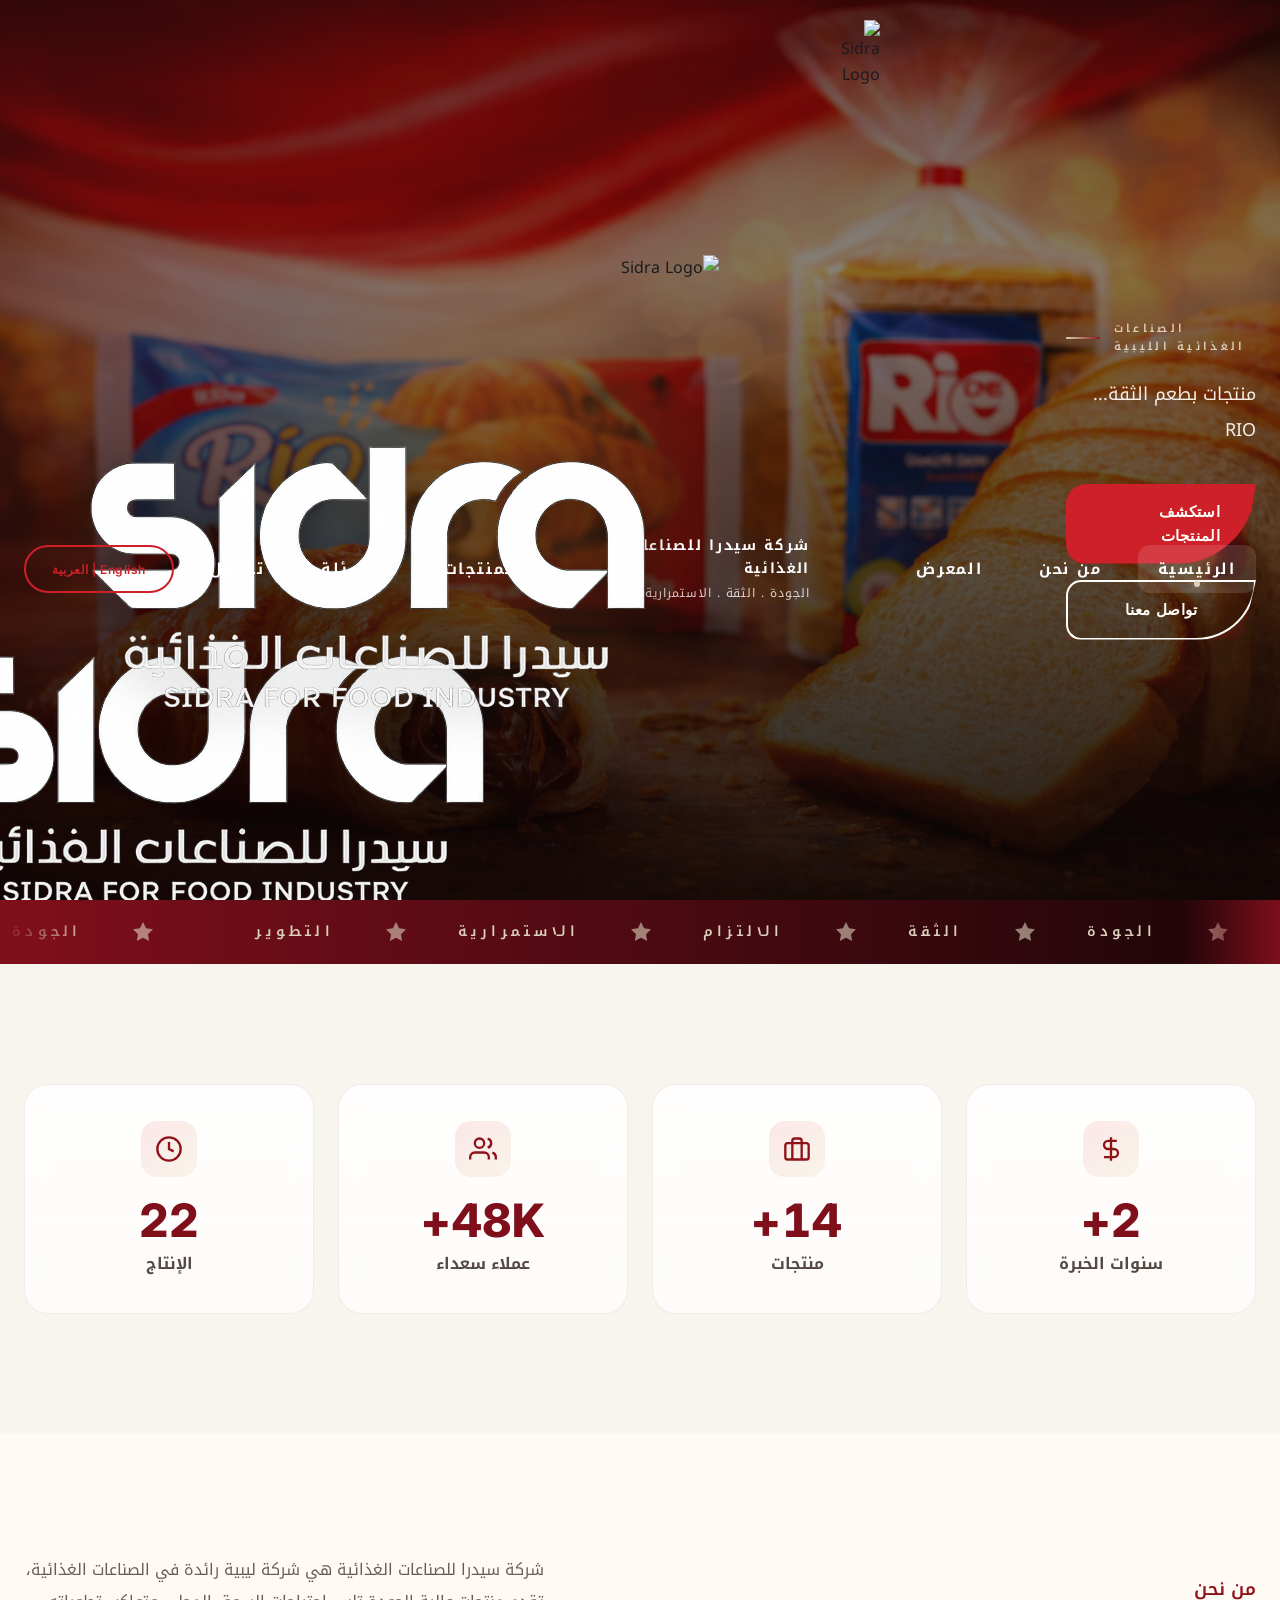
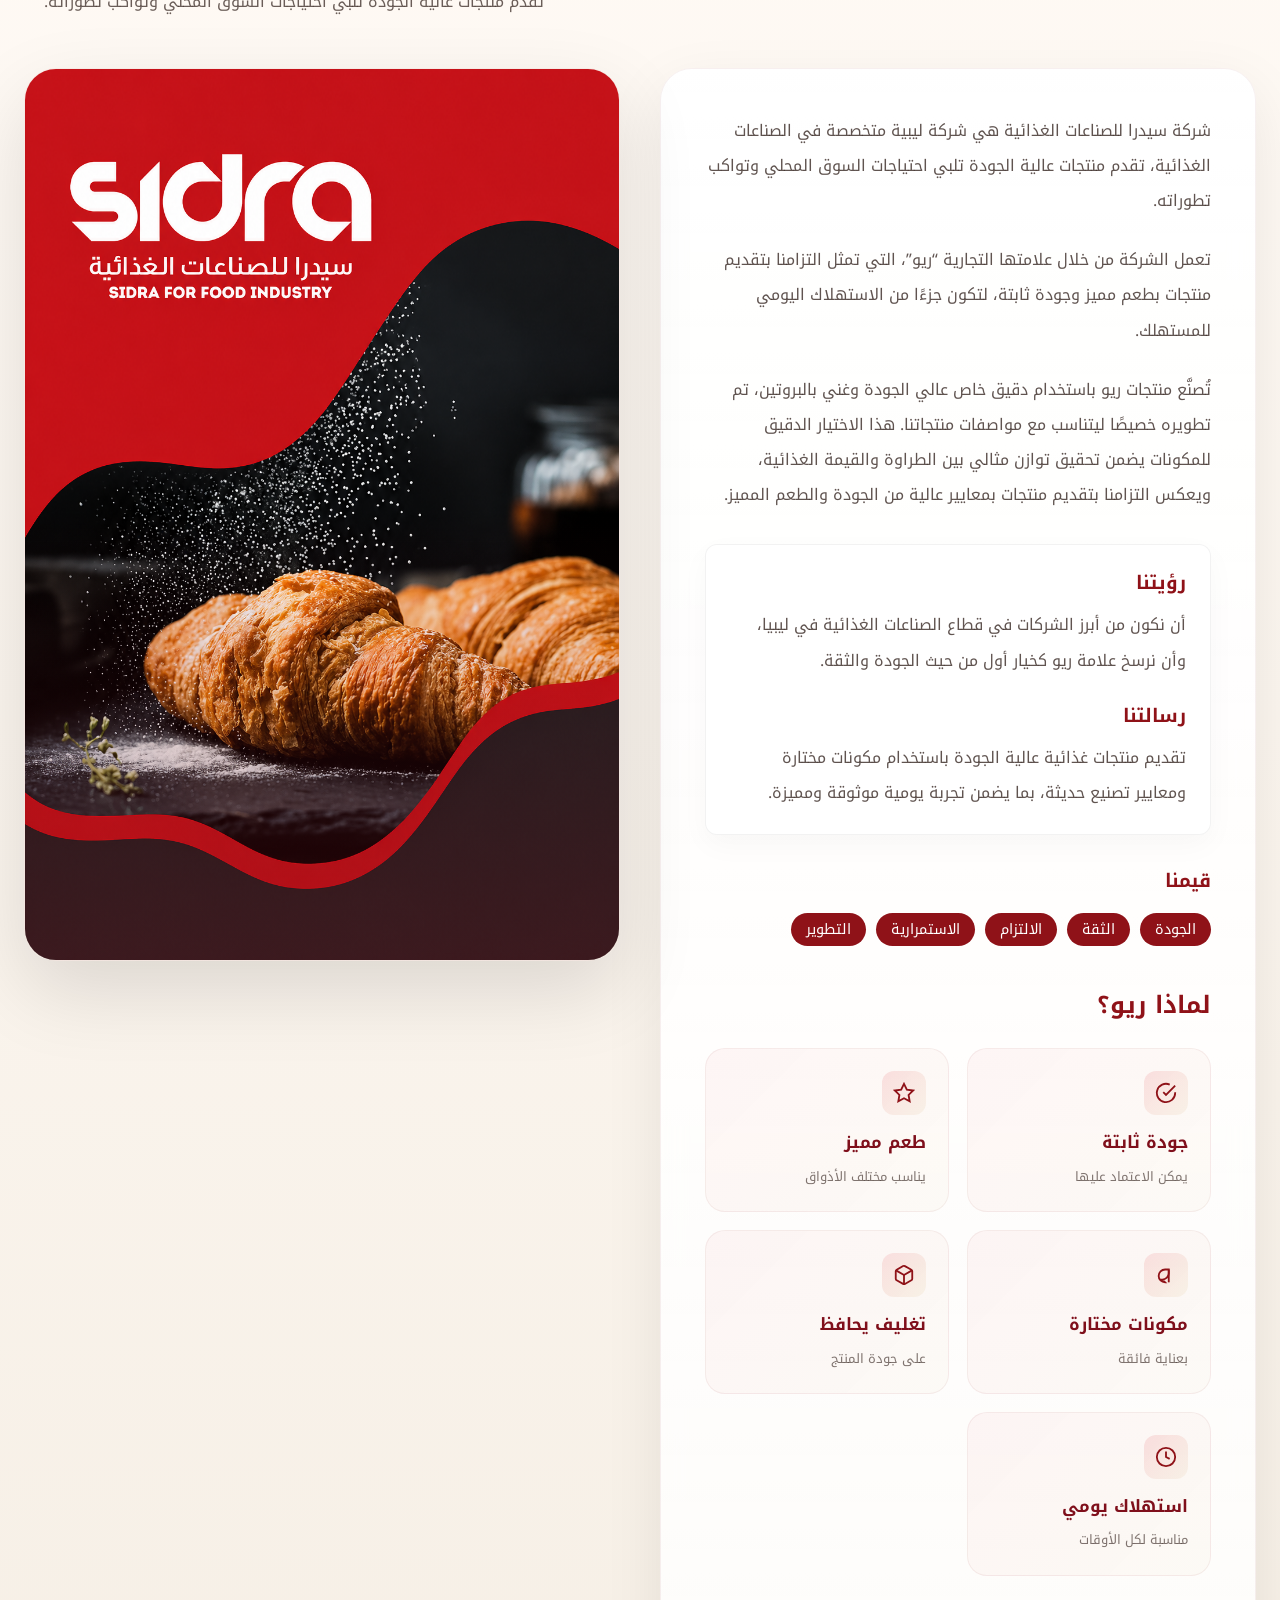
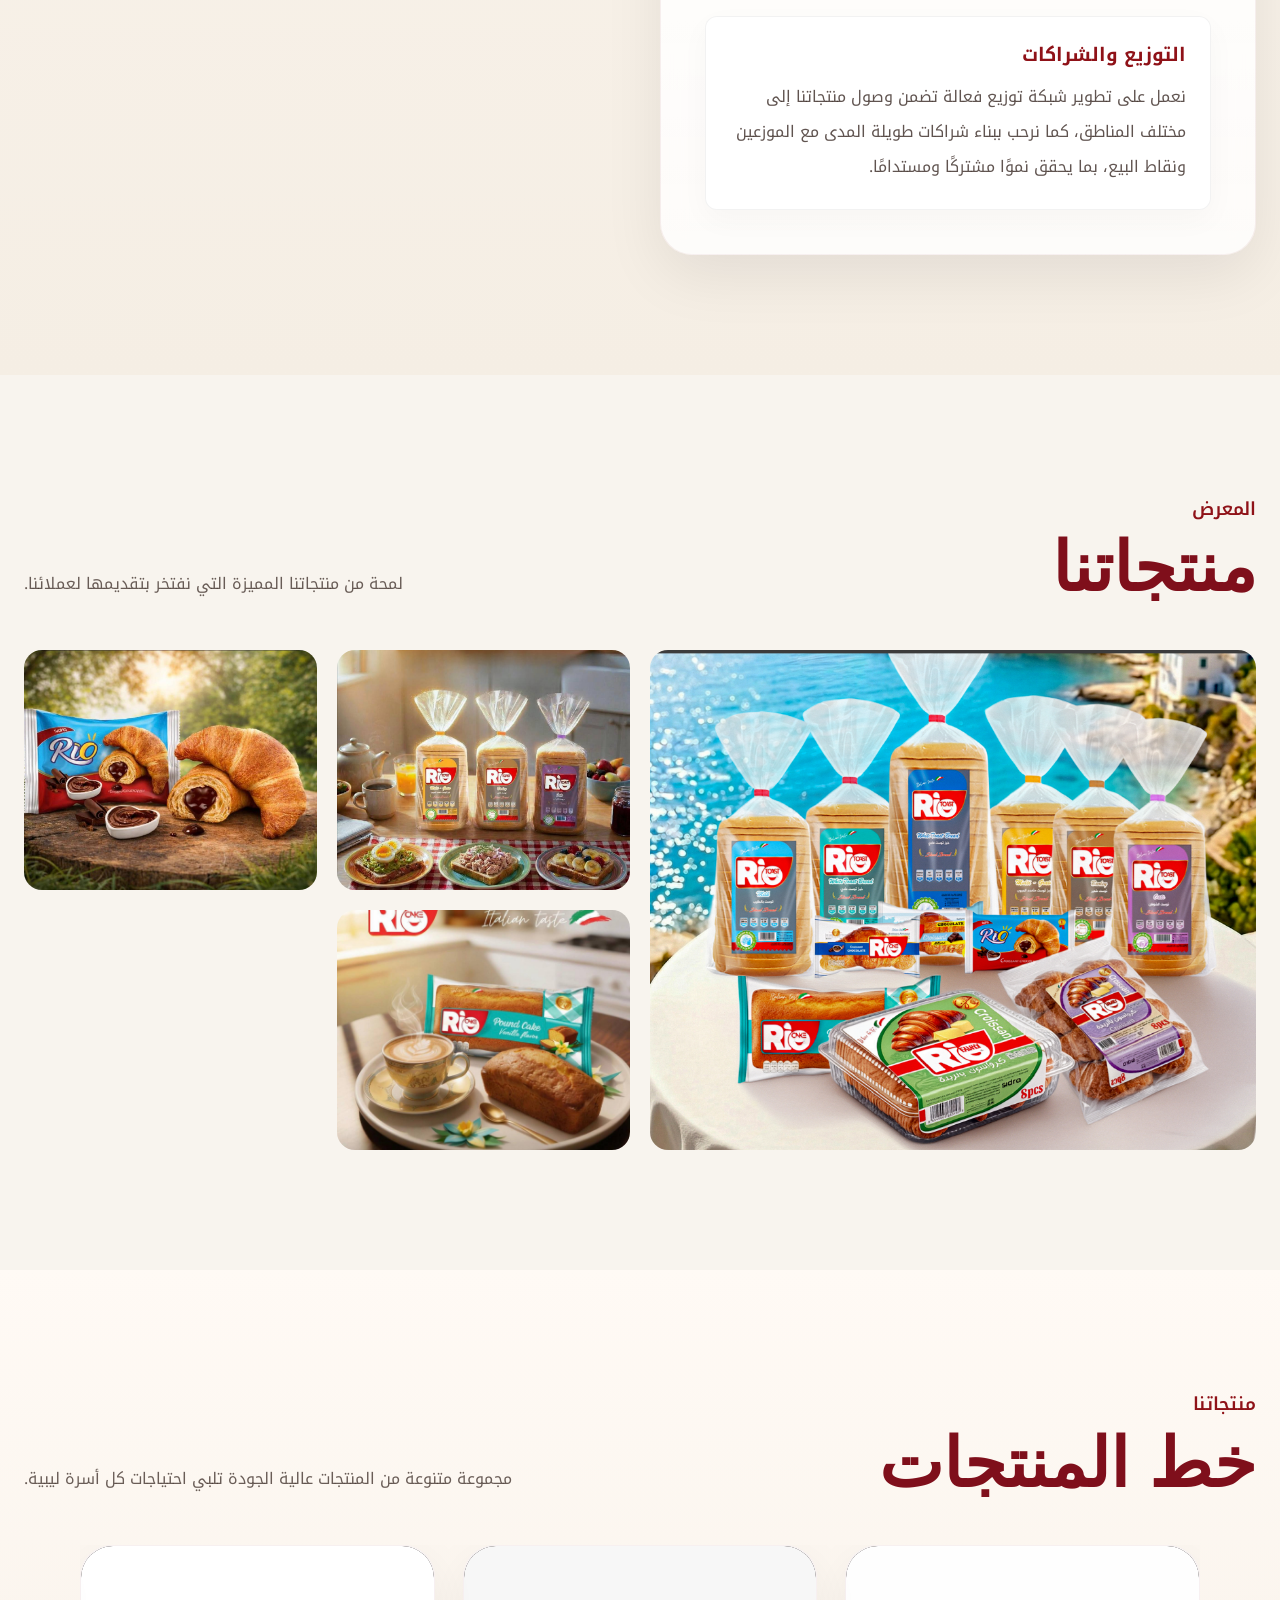
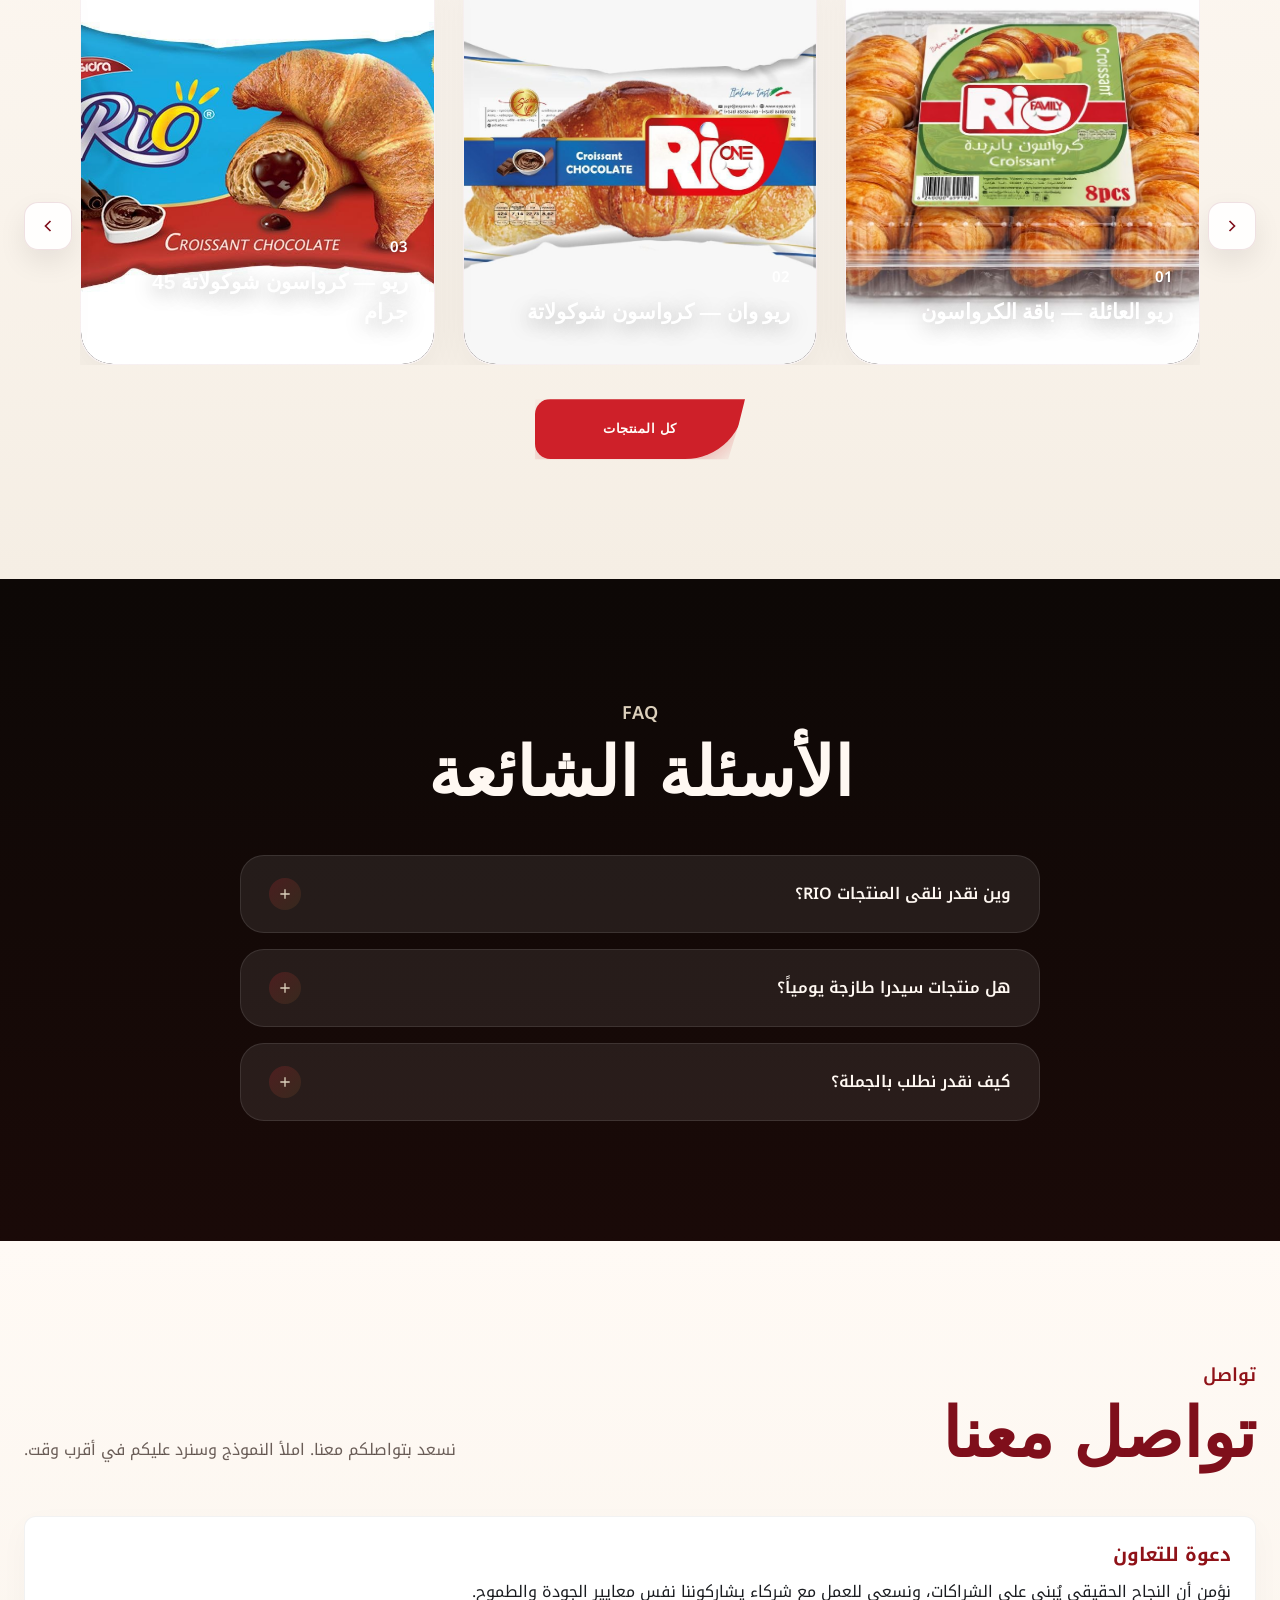
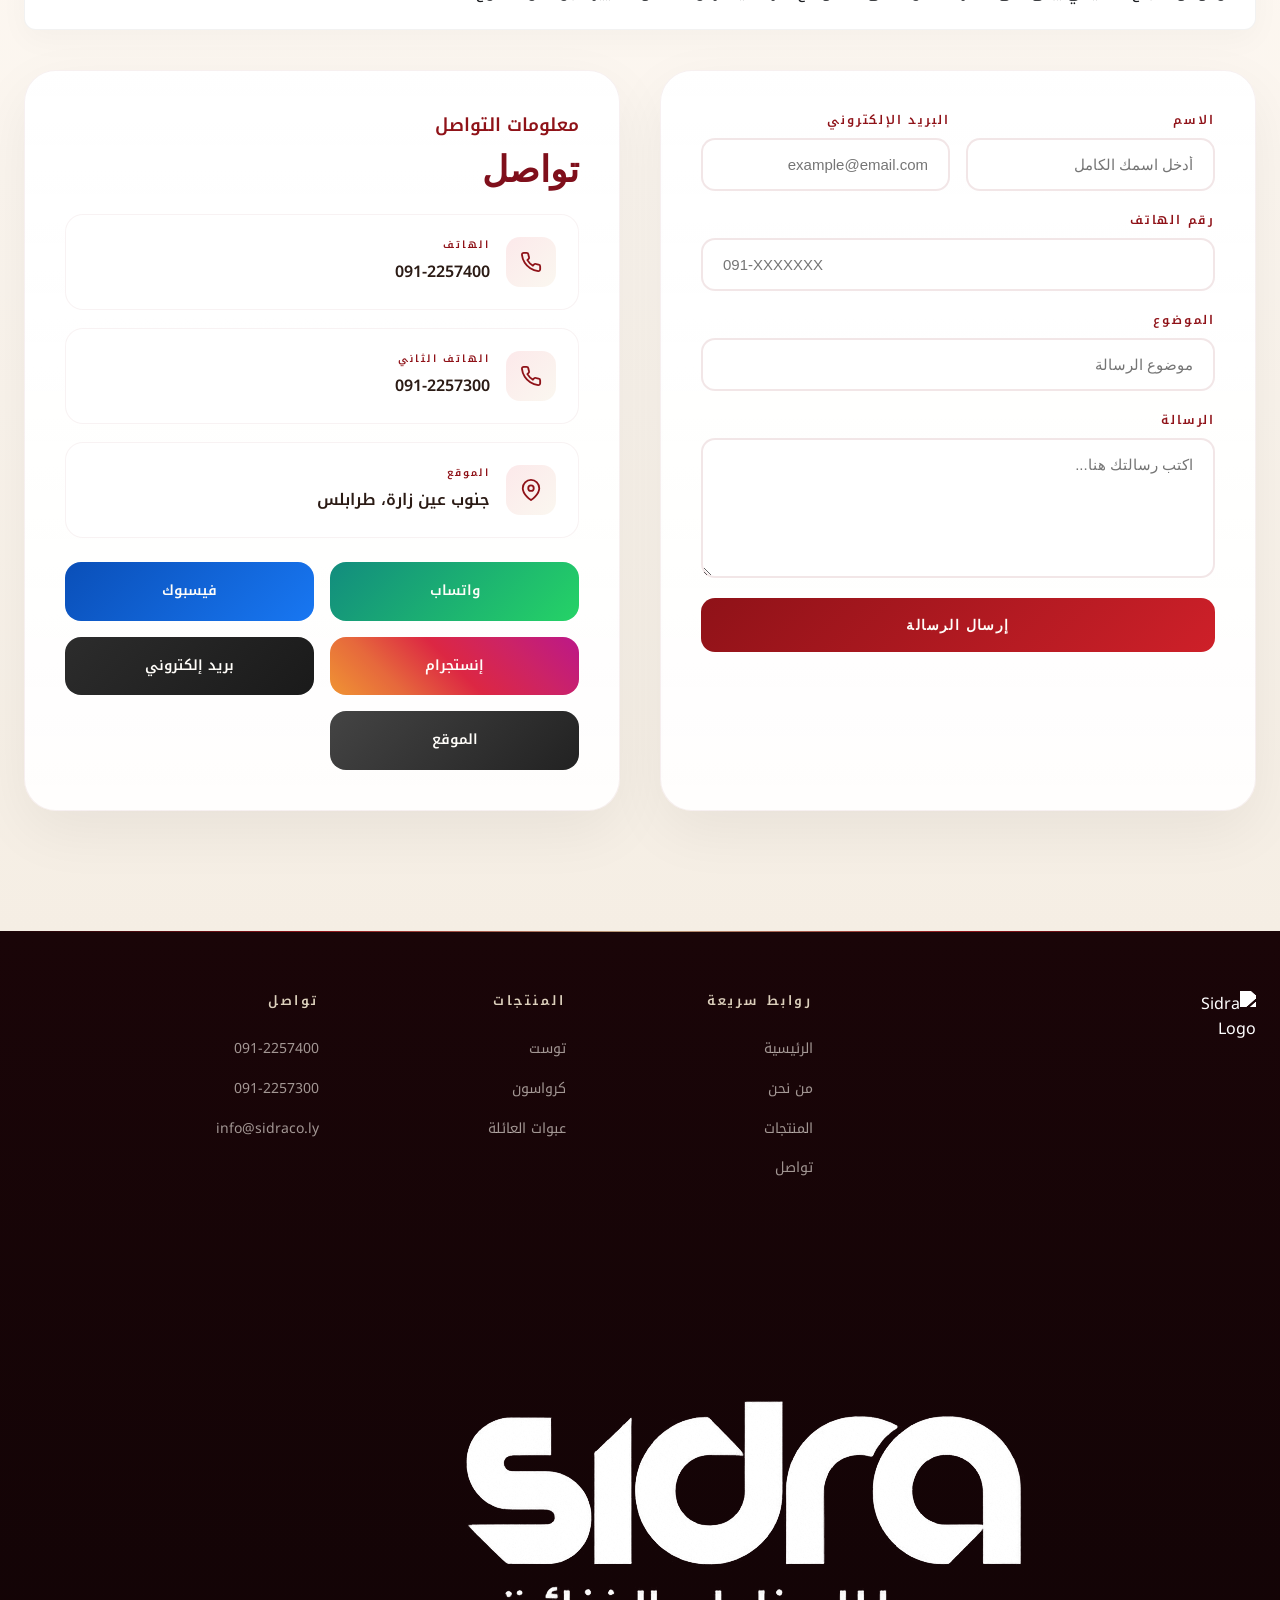
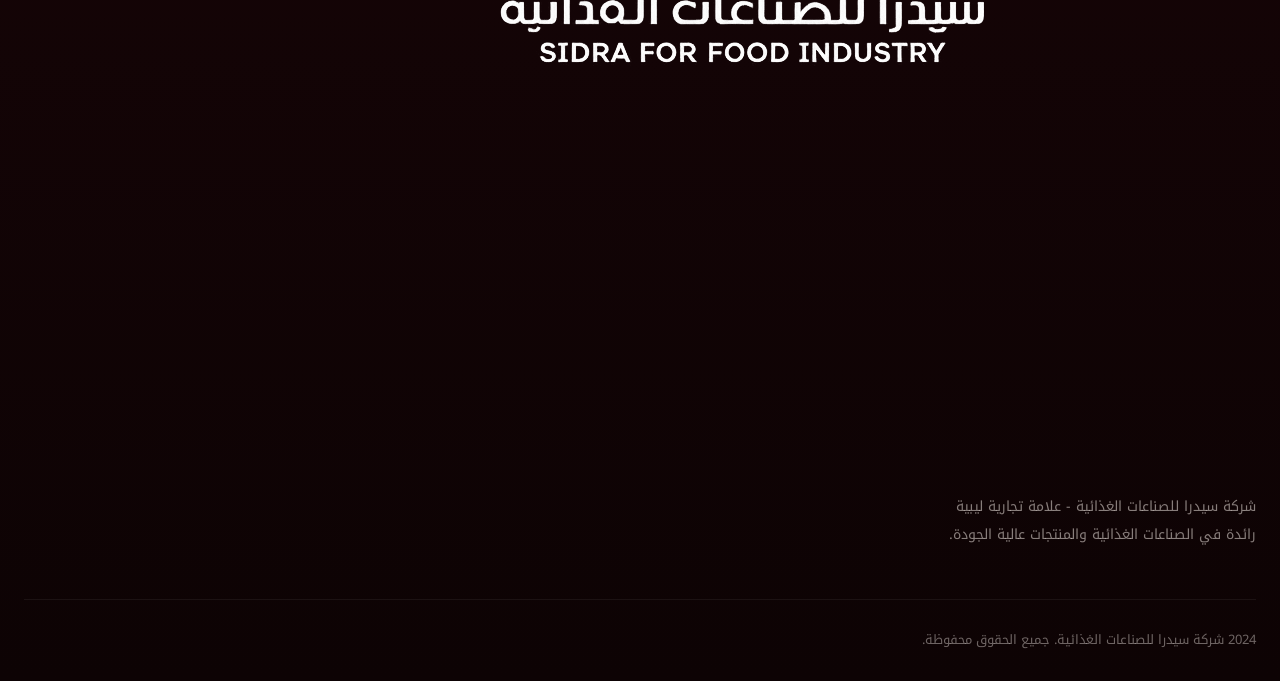
==== index.html @ 763b79ff "Update index.html" ====
﻿<!DOCTYPE html>
<html lang="ar" dir="rtl">

<head>
  <meta charset="UTF-8" />
  <meta name="viewport" content="width=device-width, initial-scale=1.0" />

  <!-- SEO Meta Tags -->
  <title>Sidra Food Industries - RIO</title>
  <meta name="description"
    content="شركة سيدرا للصناعات الغذائية - علامة تجارية ليبية رائدة في الصناعات الغذائية والمنتجات عالية الجودة">
  <meta name="keywords" content="RIO, سيدرا, مخبوزات, كرواسون, توست, ليبيا, صناعات غذائية">
  <meta name="author" content="Sidra Food Industries">

  <!-- Open Graph -->
  <meta property="og:title" content="Sidra Food Industries - RIO">
  <meta property="og:description" content="الجودة التي تثق بها والطعم الذي يرافقك كل يوم">
  <meta property="og:type" content="website">
  <meta property="og:image" content="images/rio-logo.png">

  <!-- Favicon -->
  <link rel="icon" type="image/png" href="images/rio-logo.png">

  <!-- Google Fonts -->
  <link rel="preconnect" href="https://fonts.googleapis.com">
  <link rel="preconnect" href="https://fonts.gstatic.com" crossorigin>
  <link
    href="https://fonts.googleapis.com/css2?family=Noto+Kufi+Arabic:wght@400;500;600;700&family=Cormorant+Garamond:wght@500;600;700&family=Inter:wght@400;500;600;700&family=Marcellus&display=swap"
    rel="stylesheet">

  <!-- Main Stylesheet -->
  <link rel="stylesheet" href="css/style.css">
</head>

<body>

  <!-- ============================================
       INTRO / LOADING SCREEN
  ============================================= -->
  <div class="intro" id="intro">
    <div class="intro-logo-wrap">
      <div class="logo-switch intro-logo">
        <img src="images/sidra-logo.png" class="switch-img active" alt="Sidra Logo">
        <img src="images/rio-logo.png" class="switch-img" alt="RIO Logo">
      </div>
      <div class="intro-line">Sidra Food Industries</div>
    </div>
    <div class="intro-progress">
      <div class="intro-progress-bar"></div>
    </div>
  </div>

  <!-- ============================================
       NAVIGATION BAR
  ============================================= -->
  <header class="navbar" id="navbar">
    <div class="navbar-inner">

      
      
      <!-- Navigation Links -->
      <nav class="nav-links" id="navLinks">
        <a href="#home" class="active">Home</a>
        <a href="#about">About</a>
        <a href="#gallery">Gallery</a>

        <!-- Brand Logo -->
         <div class="brand-area">
        <div class="logo-switch brand-logo">
          <img src="images/sidra-logo.png" class="switch-img active" alt="Sidra Logo">
          <img src="images/rio-logo.png" class="switch-img" alt="RIO Logo">
        </div>
        <div class="logo-wrap">
          <div class="logo">SIDRA FOOD INDUSTRIES</div>
          <div class="logo-sub">Quality . Trust . Continuity</div>
        </div>
      </div>

      
        <a href="products.html">Products</a>
        <a href="#faq">FAQ</a>
        <a href="#contact">Contact</a>
      </nav>

      <button class="lang-btn rio-shape-btn" id="langBtn" type="button" aria-label="Switch language">
        English | العربية
      </button>

      <!-- Mobile Menu Button -->
      <button class="menu-btn" id="menuBtn" aria-label="Toggle Menu">
        <svg width="20" height="20" viewBox="0 0 24 24" fill="none" stroke="currentColor" stroke-width="2">
          <line x1="3" y1="6" x2="21" y2="6"></line>
          <line x1="3" y1="12" x2="21" y2="12"></line>
          <line x1="3" y1="18" x2="21" y2="18"></line>
        </svg>
      </button>
    </div>
  </header>

  <!-- ============================================
       HERO SECTION
  ============================================= -->
  <section class="hero" id="home">
    <div class="hero-bg" id="heroSlideshow">
      <img src="images/hero-bg.png" alt="RIO Products Background" class="hero-slide active">
      <img src="images/hero1-bg.png" alt="RIO Products Background" class="hero-slide">
      <img src="images/hero2-bg.png" alt="RIO Products Background" class="hero-slide">
      <img src="images/hero3-bg.png" alt="RIO Products Background" class="hero-slide">
      <img src="images/her3-bg.png" alt="RIO Products Background" class="hero-slide">
    </div>

    <div class="hero-grid reveal">
      <div class="hero-copy">
        <span class="eyebrow">Libyan Food Manufacturing</span>
        <p>
          منتجات بطعم الثقة... RIO
        </p>

        <div class="hero-actions">
          <a class="btn btn-primary rio-shape-btn" href="products.html">
            <svg width="18" height="18" viewBox="0 0 24 24" fill="none" stroke="currentColor" stroke-width="2">
              <circle cx="11" cy="11" r="8"></circle>
              <line x1="21" y1="21" x2="16.65" y2="16.65"></line>
            </svg>
            Explore Products
          </a>
          <a class="btn btn-secondary rio-shape-btn" href="#contact">
            <svg width="18" height="18" viewBox="0 0 24 24" fill="none" stroke="currentColor" stroke-width="2">
              <path
                d="M22 16.92v3a2 2 0 0 1-2.18 2 19.79 19.79 0 0 1-8.63-3.07 19.5 19.5 0 0 1-6-6 19.79 19.79 0 0 1-3.07-8.67A2 2 0 0 1 4.11 2h3a2 2 0 0 1 2 1.72 12.84 12.84 0 0 0 .7 2.81 2 2 0 0 1-.45 2.11L8.09 9.91a16 16 0 0 0 6 6l1.27-1.27a2 2 0 0 1 2.11-.45 12.84 12.84 0 0 0 2.81.7A2 2 0 0 1 22 16.92z">
              </path>
            </svg>
            Contact Us
          </a>
        </div>
      </div>

      <div class="hero-visual">
        <div class="hero-image-container">
          <div class="hero-image-bg"></div>
          <div class="logo-switch hero-image">
            <img src="images/sidra-logo.png" class="switch-img active" alt="Sidra Logo">
            <img src="images/rio-logo.png" class="switch-img" alt="RIO Logo">
          </div>
        </div>
      </div>
    </div>
  </section>

  <!-- ============================================
       MARQUEE / BRAND STRIP
  ============================================= -->
  <div class="marquee-section">
    <div class="marquee-content">
      <div class="marquee-item">
        <svg viewBox="0 0 24 24" fill="currentColor">
          <path d="M12 2L15.09 8.26L22 9.27L17 14.14L18.18 21.02L12 17.77L5.82 21.02L7 14.14L2 9.27L8.91 8.26L12 2Z" />
        </svg>
        الجودة
        <svg viewBox="0 0 24 24" fill="currentColor">
          <path d="M12 2L15.09 8.26L22 9.27L17 14.14L18.18 21.02L12 17.77L5.82 21.02L7 14.14L2 9.27L8.91 8.26L12 2Z" />
        </svg>
        الثقة
        <svg viewBox="0 0 24 24" fill="currentColor">
          <path d="M12 2L15.09 8.26L22 9.27L17 14.14L18.18 21.02L12 17.77L5.82 21.02L7 14.14L2 9.27L8.91 8.26L12 2Z" />
        </svg>
        الالتزام
        <svg viewBox="0 0 24 24" fill="currentColor">
          <path d="M12 2L15.09 8.26L22 9.27L17 14.14L18.18 21.02L12 17.77L5.82 21.02L7 14.14L2 9.27L8.91 8.26L12 2Z" />
        </svg>
        الاستمرارية
        <svg viewBox="0 0 24 24" fill="currentColor">
          <path d="M12 2L15.09 8.26L22 9.27L17 14.14L18.18 21.02L12 17.77L5.82 21.02L7 14.14L2 9.27L8.91 8.26L12 2Z" />
        </svg>
        التطوير
      </div>
      <div class="marquee-item">
        <svg viewBox="0 0 24 24" fill="currentColor">
          <path d="M12 2L15.09 8.26L22 9.27L17 14.14L18.18 21.02L12 17.77L5.82 21.02L7 14.14L2 9.27L8.91 8.26L12 2Z" />
        </svg>
        الجودة
        <svg viewBox="0 0 24 24" fill="currentColor">
          <path d="M12 2L15.09 8.26L22 9.27L17 14.14L18.18 21.02L12 17.77L5.82 21.02L7 14.14L2 9.27L8.91 8.26L12 2Z" />
        </svg>
        الثقة
        <svg viewBox="0 0 24 24" fill="currentColor">
          <path d="M12 2L15.09 8.26L22 9.27L17 14.14L18.18 21.02L12 17.77L5.82 21.02L7 14.14L2 9.27L8.91 8.26L12 2Z" />
        </svg>
        الالتزام
        <svg viewBox="0 0 24 24" fill="currentColor">
          <path d="M12 2L15.09 8.26L22 9.27L17 14.14L18.18 21.02L12 17.77L5.82 21.02L7 14.14L2 9.27L8.91 8.26L12 2Z" />
        </svg>
        الاستمرارية
        <svg viewBox="0 0 24 24" fill="currentColor">
          <path d="M12 2L15.09 8.26L22 9.27L17 14.14L18.18 21.02L12 17.77L5.82 21.02L7 14.14L2 9.27L8.91 8.26L12 2Z" />
        </svg>
        التطوير
      </div>
    </div>
  </div>

  <!-- ============================================
       STATS SECTION
  ============================================= -->
  <section class="section" id="stats">
    <div class="container">
      <div class="stats-grid reveal">
        <div class="stat-card">
          <div class="stat-icon">
            <svg viewBox="0 0 24 24" fill="none" stroke="currentColor" stroke-width="2">
              <path d="M12 2v20M17 5H9.5a3.5 3.5 0 0 0 0 7h5a3.5 3.5 0 0 1 0 7H6"></path>
            </svg>
          </div>
          <div class="stat-number">3+</div>
          <div class="stat-label">Years of Experience</div>
        </div>

        <div class="stat-card">
          <div class="stat-icon">
            <svg viewBox="0 0 24 24" fill="none" stroke="currentColor" stroke-width="2">
              <rect x="2" y="7" width="20" height="14" rx="2" ry="2"></rect>
              <path d="M16 21V5a2 2 0 0 0-2-2h-4a2 2 0 0 0-2 2v16"></path>
            </svg>
          </div>
          <div class="stat-number">15+</div>
          <div class="stat-label">Products</div>
        </div>

        <div class="stat-card">
          <div class="stat-icon">
            <svg viewBox="0 0 24 24" fill="none" stroke="currentColor" stroke-width="2">
              <path d="M17 21v-2a4 4 0 0 0-4-4H5a4 4 0 0 0-4 4v2"></path>
              <circle cx="9" cy="7" r="4"></circle>
              <path d="M23 21v-2a4 4 0 0 0-3-3.87"></path>
              <path d="M16 3.13a4 4 0 0 1 0 7.75"></path>
            </svg>
          </div>
          <div class="stat-number">50K+</div>
          <div class="stat-label">Happy Customers</div>
        </div>

        <div class="stat-card">
          <div class="stat-icon">
            <svg viewBox="0 0 24 24" fill="none" stroke="currentColor" stroke-width="2">
              <circle cx="12" cy="12" r="10"></circle>
              <polyline points="12 6 12 12 16 14"></polyline>
            </svg>
          </div>
          <div class="stat-number">24/7</div>
          <div class="stat-label">Production</div>
        </div>
      </div>
    </div>
  </section>

  <!-- ============================================
       ABOUT SECTION
  ============================================= -->
  <section class="section alt" id="about">
    <div class="container">
      <div class="section-head reveal">
        <div>
          <span class="section-kicker">About Us</span>
          <h2 class="en-title"></h2>
        </div>
        <p class="section-intro">
          شركة سيدرا للصناعات الغذائية هي شركة ليبية رائدة في الصناعات الغذائية، تقدم منتجات عالية الجودة تلبي احتياجات السوق المحلي وتواكب تطوراته.
        </p>
      </div>

      <div class="about-grid">
        <div class="about-card reveal">
          <p class="about-p1">
            شركة سيدرا للصناعات الغذائية هي شركة ليبية متخصصة في الصناعات الغذائية، تقدم منتجات عالية الجودة تلبي احتياجات السوق المحلي وتواكب تطوراته.
          </p>
          <p class="about-p2">
            تعمل الشركة من خلال علامتها التجارية “ريو”، التي تمثل التزامنا بتقديم منتجات بطعم مميز وجودة ثابتة، لتكون جزءًا من الاستهلاك اليومي للمستهلك.
          </p> 
          <p class="about-p3 flour-text">
            تُصنَّع منتجات ريو باستخدام دقيق خاص عالي الجودة وغني بالبروتين، تم تطويره خصيصًا ليتناسب مع مواصفات منتجاتنا. هذا الاختيار الدقيق للمكونات يضمن تحقيق توازن مثالي بين الطراوة والقيمة الغذائية، ويعكس التزامنا بتقديم منتجات بمعايير عالية من الجودة والطعم المميز.
          </p>

          <div class="mission-vision-box" style="margin-top: 2rem; padding: 1.5rem; background: #ffffff; border-radius: 12px; border: 1px solid rgba(0,0,0,0.05); box-shadow: 0 10px 30px rgba(0,0,0,0.03);">
            <h3 class="vision-title" style="color: var(--red-2); margin-bottom: 0.5rem; font-family: 'Noto Kufi Arabic', sans-serif;">رؤيتنا</h3>
            <p class="vision-text" style="margin-bottom: 1.5rem;">أن نكون من أبرز الشركات في قطاع الصناعات الغذائية في ليبيا، وأن نرسخ علامة ريو كخيار أول من حيث الجودة والثقة.</p>
            
            <h3 class="mission-title" style="color: var(--red-2); margin-bottom: 0.5rem; font-family: 'Noto Kufi Arabic', sans-serif;">رسالتنا</h3>
            <p class="mission-text" style="margin-bottom: 0;">تقديم منتجات غذائية عالية الجودة باستخدام مكونات مختارة ومعايير تصنيع حديثة، بما يضمن تجربة يومية موثوقة ومميزة.</p>
          </div>

          <div style="margin-top: 2rem;">
            <h3 class="values-title" style="color: var(--red-2); margin-bottom: 1rem; font-family: 'Noto Kufi Arabic', sans-serif;">قيمنا</h3>
            <ul class="values-list" style="display: flex; flex-wrap: wrap; gap: 10px; list-style: none; padding: 0;">
              <li class="value-item" style="background: var(--red-2); color: white; padding: 5px 15px; border-radius: 20px; font-size: 0.9rem;">الجودة</li>
              <li class="value-item" style="background: var(--red-2); color: white; padding: 5px 15px; border-radius: 20px; font-size: 0.9rem;">الثقة</li>
              <li class="value-item" style="background: var(--red-2); color: white; padding: 5px 15px; border-radius: 20px; font-size: 0.9rem;">الالتزام</li>
              <li class="value-item" style="background: var(--red-2); color: white; padding: 5px 15px; border-radius: 20px; font-size: 0.9rem;">الاستمرارية</li>
              <li class="value-item" style="background: var(--red-2); color: white; padding: 5px 15px; border-radius: 20px; font-size: 0.9rem;">التطوير</li>
            </ul>
          </div>

          <h3 class="why-rio-title" style="margin-top: 2.5rem; color: var(--red-2); font-size: 1.5rem; font-family: 'Noto Kufi Arabic', sans-serif;">لماذا ريو؟</h3>
          <div class="about-features" style="margin-top: 1.5rem;">
            <div class="feature">
              <div class="feature-icon">
                <svg viewBox="0 0 24 24" fill="none" stroke="currentColor" stroke-width="2">
                  <path d="M22 11.08V12a10 10 0 1 1-5.93-9.14"></path>
                  <polyline points="22 4 12 14.01 9 11.01"></polyline>
                </svg>
              </div>
              <h4 class="feature-t1">جودة ثابتة</h4>
              <p class="feature-d1">يمكن الاعتماد عليها</p>
            </div>
            <div class="feature">
              <div class="feature-icon">
                <svg viewBox="0 0 24 24" fill="none" stroke="currentColor" stroke-width="2">
                  <polygon
                    points="12 2 15.09 8.26 22 9.27 17 14.14 18.18 21.02 12 17.77 5.82 21.02 7 14.14 2 9.27 8.91 8.26 12 2">
                  </polygon>
                </svg>
              </div>
              <h4 class="feature-t2">طعم مميز</h4>
              <p class="feature-d2">يناسب مختلف الأذواق</p>
            </div>
            <div class="feature">
              <div class="feature-icon">
                <svg viewBox="0 0 24 24" fill="none" stroke="currentColor" stroke-width="2">
                  <path d="M11 20A7 7 0 0 1 4 13C4 9.13 7.13 6 11 6h4v4a7 7 0 0 1-7 7z" />
                  <path d="M15 6v14" />
                </svg>
              </div>
              <h4 class="feature-t3">مكونات مختارة</h4>
              <p class="feature-d3">بعناية فائقة</p>
            </div>
            <div class="feature">
              <div class="feature-icon">
                <svg viewBox="0 0 24 24" fill="none" stroke="currentColor" stroke-width="2">
                  <path d="M21 16V8a2 2 0 0 0-1-1.73l-7-4a2 2 0 0 0-2 0l-7 4A2 2 0 0 0 3 8v8a2 2 0 0 0 1 1.73l7 4a2 2 0 0 0 2 0l7-4A2 2 0 0 0 21 16z"></path>
                  <polyline points="3.27 6.96 12 12.01 20.73 6.96"></polyline>
                  <line x1="12" y1="22.08" x2="12" y2="12"></line>
                </svg>
              </div>
              <h4 class="feature-t4">تغليف يحافظ</h4>
              <p class="feature-d4">على جودة المنتج</p>
            </div>
            <div class="feature">
              <div class="feature-icon">
                <svg viewBox="0 0 24 24" fill="none" stroke="currentColor" stroke-width="2">
                  <circle cx="12" cy="12" r="10"></circle>
                  <polyline points="12 6 12 12 16 14"></polyline>
                </svg>
              </div>
              <h4 class="feature-t5">استهلاك يومي</h4>
              <p class="feature-d5">مناسبة لكل الأوقات</p>
            </div>
          </div>
          
          <div class="distribution-box" style="margin-top: 2.5rem; padding: 1.5rem; background: #ffffff; border-radius: 12px; border: 1px solid rgba(0,0,0,0.05); box-shadow: 0 10px 30px rgba(0,0,0,0.03);">
            <h3 class="distribution-title" style="color: var(--red-2); margin-bottom: 0.5rem; font-family: 'Noto Kufi Arabic', sans-serif;">التوزيع والشراكات</h3>
            <p class="distribution-text" style="margin-bottom: 0;">نعمل على تطوير شبكة توزيع فعالة تضمن وصول منتجاتنا إلى مختلف المناطق، كما نرحب ببناء شراكات طويلة المدى مع الموزعين ونقاط البيع، بما يحقق نموًا مشتركًا ومستدامًا.</p>
          </div>

        </div>

        <div class="about-image-card reveal" style="align-self: flex-start; position: sticky; top: 100px;">
          <img src="images/about_pic.png" alt="RIO Products" loading="lazy">
        </div>
      </div>
    </div>
  </section>

  <!-- ============================================
       GALLERY SECTION
  ============================================= -->
  <section class="section" id="gallery">
    <div class="container">
      <div class="section-head reveal">
        <div>
          <span class="section-kicker">Gallery</span>
          <h2 class="en-title">Our Products</h2>
        </div>
        <p class="section-intro">
          لمحة من منتجاتنا المميزة التي نفتخر بتقديمها لعملائنا.
        </p>
      </div>

      <div class="gallery-grid reveal">
        <div class="gallery-item" style="position: relative; border-radius: 18px; overflow: hidden; background: #000;">
          <img src="images/hero1-bg.png" alt="Gallery Image 1" style="width: 100%; height: 100%; object-fit: cover; display: block; opacity: 1; transition: transform 0.5s ease;">
        </div>
        <div class="gallery-item" style="position: relative; border-radius: 18px; overflow: hidden; background: #000;">
          <img src="images/hero2-bg.png" alt="Gallery Image 2" style="width: 100%; height: 100%; object-fit: cover; display: block; opacity: 1; transition: transform 0.5s ease;">
        </div>
        <div class="gallery-item" style="position: relative; border-radius: 18px; overflow: hidden; background: #000;">
          <img src="images/hero3-bg.png" alt="Gallery Image 3" style="width: 100%; height: 100%; object-fit: cover; display: block; opacity: 1; transition: transform 0.5s ease;">
        </div>
        <div class="gallery-item" style="position: relative; border-radius: 18px; overflow: hidden; background: #000;">
          <img src="images/her3-bg.png" alt="Gallery Image 4" style="width: 100%; height: 100%; object-fit: cover; display: block; opacity: 1; transition: transform 0.5s ease;">
        </div>
      </div>
    </div>
  </section>

  <!-- ============================================
       PRODUCTS SECTION
  ============================================= -->
  <section class="section alt" id="products">
    <div class="container">
      <div class="section-head reveal">
        <div>
          <span class="section-kicker">Our Products</span>
          <h2 class="en-title">Product Line</h2>
        </div>
        <p class="section-intro">
          مجموعة متنوعة من المنتجات عالية الجودة تلبي احتياجات كل أسرة ليبية.
        </p>
      </div>

      <div class="products-swiper reveal">
        <div class="products-swiper-controls">
          <button class="products-swiper-btn" id="productsPrev" type="button" aria-label="Previous products">
            <svg viewBox="0 0 24 24" fill="none" stroke="currentColor" stroke-width="2">
              <polyline points="15 18 9 12 15 6"></polyline>
            </svg>
          </button>
          <button class="products-swiper-btn" id="productsNext" type="button" aria-label="Next products">
            <svg viewBox="0 0 24 24" fill="none" stroke="currentColor" stroke-width="2">
              <polyline points="9 18 15 12 9 6"></polyline>
            </svg>
          </button>
        </div>

        <div class="products-swiper-viewport">
          <div class="products-swiper-track" id="productsSwiperTrack">
            <article class="product-card products-swiper-slide">
              <div class="product-image"><img src="images/RioImages/photo_2026-04-15_20-33-02.jpg" alt="Rio Family Croissant Bucket" loading="lazy"></div>
              <div class="product-index">01</div>
              <h3>Rio Family — Croissant Bucket</h3>
              <p>كرواسون بالزبدة عبوة العائلة — 8 قطع في صينية شفافة. هش ومقرمش في كل قضمة.<br><span class="product-nutrition">8 pcs | Butter Croissant | كرواسون بالزبدة | Italian Taste</span></p>
              <span class="product-tag">Family Pack — 8 pcs</span>
            </article>
            <article class="product-card products-swiper-slide">
              <div class="product-image"><img src="images/RioImages/photo_2026-04-15_19-39-06.jpg" alt="Rio ONE Croissant Chocolate" loading="lazy"></div>
              <div class="product-index">02</div>
              <h3>Rio ONE — Croissant Chocolate</h3>
              <p>كرواسون شوكولاتة بحجم كبير — عجينة ذهبية هشة محشوة بكريمة الشوكولاتة الإيطالية.<br><span class="product-nutrition">طاقة: 424 kcal | دهون: 22.73g | بروتين: 8.62g | Italian Taste</span></p>
              <span class="product-tag">Chocolate</span>
            </article>
            <article class="product-card products-swiper-slide">
              <div class="product-image"><img src="images/RioImages/photo_2026-04-15_19-39-08.jpg" alt="Rio Croissant Chocolate 45g" loading="lazy"></div>
              <div class="product-index">03</div>
              <h3>Rio — Croissant Chocolate 45g</h3>
              <p>كرواسون شوكولاتة فردي 45 جرام — قلب محشو بكريمة شوكولاتة داكنة لذيذة.<br><span class="product-nutrition">45g | كرواسون شوكولاتة | Rio Sidra | No.1 Choice</span></p>
              <span class="product-tag">Chocolate 45g</span>
            </article>
            <article class="product-card products-swiper-slide">
              <div class="product-image"><img src="images/RioImages/photo_2026-04-15_20-32-44.jpg" alt="Rio Mini Croissant Chocolate" loading="lazy"></div>
              <div class="product-index">04</div>
              <h3>Rio Mini — Croissant Chocolate</h3>
              <p>ميني كرواسون شوكولاتة — حجم صغير بطعم كبير. مثالي كوجبة خفيفة في أي وقت.<br><span class="product-nutrition">طاقة: 424 kcal | دهون: 22.73g | بروتين: 8.62g | Mini Size</span></p>
              <span class="product-tag">Mini Chocolate</span>
            </article>
            <article class="product-card products-swiper-slide">
              <div class="product-image"><img src="images/RioImages/photo_2026-04-15_19-39-13.jpg" alt="Rio Cake Pound Cake Vanilla" loading="lazy"></div>
              <div class="product-index">05</div>
              <h3>Rio Cake — Pound Cake Vanilla</h3>
              <p>كيك الفانيليا الإيطالي — نعومة لا مثيل لها بعجينة ذهبية مخبوزة بعناية.<br><span class="product-nutrition">طاقة: 337 kcal | دهون: 11.5g | بروتين: 2g | Italian Taste</span></p>
              <span class="product-tag">Italian Taste</span>
            </article>
            <article class="product-card products-swiper-slide">
              <div class="product-image"><img src="images/RioImages/photo_2026-04-15_19-39-31.jpg" alt="Rio Toast Milk" loading="lazy"></div>
              <div class="product-index">06</div>
              <h3>Rio Toast Milk</h3>
              <p>توست بالحليب — شرائح طازجة ناعمة مثالية لكل وجبة.<br><span class="product-nutrition">طاقة: 284 kcal | دهون: 1.69g | سكر: 5g | صوديوم: 59mg</span></p>
              <span class="product-tag">Fresh &amp; Tasty</span>
            </article>
            <article class="product-card products-swiper-slide">
              <div class="product-image"><img src="images/RioImages/photo_2026-04-15_20-32-07.jpg" alt="Rio Toast White" loading="lazy"></div>
              <div class="product-index">07</div>
              <h3>Rio Toast White</h3>
              <p>توست عادي — أبيض ناعم مثالي لكل الوجبات.<br><span class="product-nutrition">طاقة: 284 kcal | دهون: 1.69g | دهون مشبعة: 0.29g</span></p>
              <span class="product-tag">Best Seller</span>
            </article>
            <article class="product-card products-swiper-slide">
              <div class="product-image"><img src="images/RioImages/photo_2026-04-15_20-32-20.jpg" alt="Rio Toast White Teal" loading="lazy"></div>
              <div class="product-index">08</div>
              <h3>Rio Toast White</h3>
              <p>توست عادي بتغليف مميز — Italian Taste بلمسة ليبية أصيلة.<br><span class="product-nutrition">طاقة: 284 kcal | Italian Taste | Sidra</span></p>
              <span class="product-tag">Italian Taste</span>
            </article>
            <article class="product-card products-swiper-slide">
              <div class="product-image"><img src="images/RioImages/photo_2026-04-15_20-32-37.jpg" alt="Rio Toast Oats" loading="lazy"></div>
              <div class="product-index">09</div>
              <h3>Rio Toast Oats</h3>
              <p>توست الشوفان — غني بالألياف للشعور بالشبع لفترة أطول.<br><span class="product-nutrition">طاقة: 284 kcal | دهون: 1.69g | سكر: 5g | صوديوم: 3%</span></p>
              <span class="product-tag">Healthy Choice</span>
            </article>
            <article class="product-card products-swiper-slide">
              <div class="product-image"><img src="images/RioImages/photo_2026-04-15_20-32-50.jpg" alt="Rio Toast Barley" loading="lazy"></div>
              <div class="product-index">10</div>
              <h3>Rio Toast Barley</h3>
              <p>توست الشعير — نكهة طبيعية مميزة وغنية بالمعادن الضرورية.<br><span class="product-nutrition">طاقة: 284 kcal | دهون: 1.69g | Sliced Toast</span></p>
              <span class="product-tag">Natural</span>
            </article>
            <article class="product-card products-swiper-slide">
              <div class="product-image"><img src="images/RioImages/photo_2026-04-15_20-32-56.jpg" alt="Rio Toast Multi-Grain" loading="lazy"></div>
              <div class="product-index">11</div>
              <h3>Rio Toast Multi-Grain</h3>
              <p>توست متعدد الحبوب — مزيج غني من الحبوب الكاملة لصحة أفضل.<br><span class="product-nutrition">طاقة: 284 kcal | توست متعدد الحبوب | Italian Taste</span></p>
              <span class="product-tag">Multi-Grain</span>
            </article>
          </div>
        </div>

        <div class="products-read-more">
          <a class="btn btn-primary rio-shape-btn" href="products.html">All Products</a>
        </div>
      </div>

    </div>
  </section>
  </section>

  <!-- ============================================
       FAQ SECTION
  ============================================= -->
  <section class="section dark" id="faq">
    <div class="container">
      <div class="section-head reveal" style="justify-content:center;text-align:center">
        <div>
          <span class="section-kicker">FAQ</span>
          <h2 class="en-title">Common Questions</h2>
        </div>
      </div>

      <div class="faq-grid reveal">
        <div class="faq-item">
          <div class="faq-question">
            <span>وين نقدر نلقى المنتجات RIO؟</span>
            <div class="faq-icon">
              <svg width="16" height="16" viewBox="0 0 24 24" fill="none" stroke="currentColor" stroke-width="2">
                <line x1="12" y1="5" x2="12" y2="19"></line>
                <line x1="5" y1="12" x2="19" y2="12"></line>
              </svg>
            </div>
          </div>
          <div class="faq-answer">
            <p>تتوفر المنتجات RIO في أغلب السوبرماركت والمحلات الكبرى في طرابلس وباقي المدن الليبية.</p>
          </div>
        </div>

        <div class="faq-item">
          <div class="faq-question">
            <span>هل منتجات سيدرا طازجة يومياً؟</span>
            <div class="faq-icon">
              <svg width="16" height="16" viewBox="0 0 24 24" fill="none" stroke="currentColor" stroke-width="2">
                <line x1="12" y1="5" x2="12" y2="19"></line>
                <line x1="5" y1="12" x2="19" y2="12"></line>
              </svg>
            </div>
          </div>
          <div class="faq-answer">
            <p>نعم، يتم إنتاج وتوزيع المنتجات بشكل يومي لضمان الجودة.</p>
          </div>
        </div>

        <div class="faq-item">
          <div class="faq-question">
            <span>كيف نقدر نطلب بالجملة؟</span>
            <div class="faq-icon">
              <svg width="16" height="16" viewBox="0 0 24 24" fill="none" stroke="currentColor" stroke-width="2">
                <line x1="12" y1="5" x2="12" y2="19"></line>
                <line x1="5" y1="12" x2="19" y2="12"></line>
              </svg>
            </div>
          </div>
          <div class="faq-answer">
            <p>للطلب بالجملة، يمكنكم التواصل معنا مباشرة عبر الهاتف أو الواتساب.</p>
          </div>
        </div>
      </div>
    </div>
  </section>

  <!-- ============================================
       CONTACT SECTION
  ============================================= -->
  <section class="section alt" id="contact">
    <div class="container">
      <div class="section-head reveal">
        <div>
          <span class="section-kicker">Contact</span>
          <h2 class="en-title">Get in Touch</h2>
        </div>
        <p class="section-intro">
          نسعد بتواصلكم معنا. املأ النموذج وسنرد عليكم في أقرب وقت.
        </p>
      </div>

      <div class="cooperation-box" style="margin-bottom: 2.5rem; padding: 1.5rem; background: #ffffff; border-radius: 12px; border: 1px solid rgba(0,0,0,0.05); box-shadow: 0 10px 30px rgba(0,0,0,0.03);">
        <h3 class="cooperation-title" style="color: var(--red-2); margin-bottom: 0.5rem; font-family: 'Noto Kufi Arabic', sans-serif;">دعوة للتعاون</h3>
        <p class="cooperation-text" style="margin-bottom: 0;">نؤمن أن النجاح الحقيقي يُبنى على الشراكات، ونسعى للعمل مع شركاء يشاركوننا نفس معايير الجودة والطموح.</p>
      </div>

      <div class="contact-wrap">
        <!-- Contact Form -->
        <div class="contact-card reveal">
          <form class="contact-form" action="https://formspree.io/f/YOUR_FORM_ID" method="POST" id="contactForm">
            <div class="form-row">
              <div class="form-group">
                <label for="name">الاسم</label>
                <input type="text" id="name" name="name" placeholder="أدخل اسمك الكامل" required>
              </div>
              <div class="form-group">
                <label for="email">البريد الإلكتروني</label>
                <input type="email" id="email" name="email" placeholder="example@email.com" required>
              </div>
            </div>

            <div class="form-group">
              <label for="phone">رقم الهاتف</label>
              <input type="tel" id="phone" name="phone" placeholder="091-XXXXXXX">
            </div>

            <div class="form-group">
              <label for="subject">الموضوع</label>
              <input type="text" id="subject" name="subject" placeholder="موضوع الرسالة" required>
            </div>

            <div class="form-group">
              <label for="message">الرسالة</label>
              <textarea id="message" name="message" placeholder="اكتب رسالتك هنا..." required></textarea>
            </div>

            <button type="submit" class="submit-btn">
              <svg viewBox="0 0 24 24" fill="none" stroke="currentColor" stroke-width="2">
                <line x1="22" y1="2" x2="11" y2="13"></line>
                <polygon points="22 2 15 22 11 13 2 9 22 2"></polygon>
              </svg>
              إرسال الرسالة
            </button>

            <div class="form-status" id="formStatus"></div>
          </form>
        </div>

        <!-- Contact Info -->
        <div class="contact-card reveal">
          <span class="section-kicker">Contact Info</span>
          <h2 class="en-title" style="font-size:36px;margin-bottom:24px;">Connect</h2>

          <div class="contact-info">
            <a class="contact-item" href="tel:+218912257400">
              <div class="contact-icon">
                <svg viewBox="0 0 24 24" fill="none" stroke="currentColor" stroke-width="2">
                  <path
                    d="M22 16.92v3a2 2 0 0 1-2.18 2 19.79 19.79 0 0 1-8.63-3.07 19.5 19.5 0 0 1-6-6 19.79 19.79 0 0 1-3.07-8.67A2 2 0 0 1 4.11 2h3a2 2 0 0 1 2 1.72 12.84 12.84 0 0 0 .7 2.81 2 2 0 0 1-.45 2.11L8.09 9.91a16 16 0 0 0 6 6l1.27-1.27a2 2 0 0 1 2.11-.45 12.84 12.84 0 0 0 2.81.7A2 2 0 0 1 22 16.92z">
                  </path>
                </svg>
              </div>
              <div>
                <span>Phone</span>
                <strong>091-2257400</strong>
              </div>
            </a>

            <a class="contact-item" href="tel:+218912257300">
              <div class="contact-icon">
                <svg viewBox="0 0 24 24" fill="none" stroke="currentColor" stroke-width="2">
                  <path
                    d="M22 16.92v3a2 2 0 0 1-2.18 2 19.79 19.79 0 0 1-8.63-3.07 19.5 19.5 0 0 1-6-6 19.79 19.79 0 0 1-3.07-8.67A2 2 0 0 1 4.11 2h3a2 2 0 0 1 2 1.72 12.84 12.84 0 0 0 .7 2.81 2 2 0 0 1-.45 2.11L8.09 9.91a16 16 0 0 0 6 6l1.27-1.27a2 2 0 0 1 2.11-.45 12.84 12.84 0 0 0 2.81.7A2 2 0 0 1 22 16.92z">
                  </path>
                </svg>
              </div>
              <div>
                <span>Phone 2</span>
                <strong>091-2257300</strong>
              </div>
            </a>

            <a class="contact-item"
              href="https://www.google.com/maps/search/?api=1&query=South+ain+zara,+Tripoli,+Libya" target="_blank">
              <div class="contact-icon">
                <svg viewBox="0 0 24 24" fill="none" stroke="currentColor" stroke-width="2">
                  <path d="M21 10c0 7-9 13-9 13s-9-6-9-13a9 9 0 0 1 18 0z"></path>
                  <circle cx="12" cy="10" r="3"></circle>
                </svg>
              </div>
              <div>
                <span>Location</span>
                <strong>South Ain Zara, Tripoli</strong>
              </div>
            </a>
          </div>

          <div class="quick-links">
            <a class="quick-link whatsapp" target="_blank" href="https://wa.me/218912257400">
              <svg width="20" height="20" viewBox="0 0 24 24" fill="none" stroke="currentColor" stroke-width="2"><path d="M22 16.92v3a2 2 0 0 1-2.18 2 19.79 19.79 0 0 1-8.63-3.07 19.5 19.5 0 0 1-6-6 19.79 19.79 0 0 1-3.07-8.67A2 2 0 0 1 4.11 2h3a2 2 0 0 1 2 1.72 12.84 12.84 0 0 0 .7 2.81 2 2 0 0 1-.45 2.11L8.09 9.91a16 16 0 0 0 6 6l1.27-1.27a2 2 0 0 1 2.11-.45 12.84 12.84 0 0 0 2.81.7A2 2 0 0 1 22 16.92z"></path></svg>
              WhatsApp
            </a>
            <a class="quick-link facebook" target="_blank" href="https://www.facebook.com/share/1RaJd8yqqZ/">
              <svg width="20" height="20" viewBox="0 0 24 24" fill="none" stroke="currentColor" stroke-width="2"><path d="M18 2h-3a5 5 0 0 0-5 5v3H7v4h3v8h4v-8h3l1-4h-4V7a1 1 0 0 1 1-1h3z"></path></svg>
              Facebook
            </a>
            <a class="quick-link instagram" target="_blank" href="https://www.instagram.com/rioprodcuts?igsh=a3VncmprcWNoNWlm">
              <svg width="20" height="20" viewBox="0 0 24 24" fill="none" stroke="currentColor" stroke-width="2"><rect x="2" y="2" width="20" height="20" rx="5" ry="5"></rect><path d="M16 11.37A4 4 0 1 1 12.63 8 4 4 0 0 1 16 11.37z"></path><line x1="17.5" y1="6.5" x2="17.51" y2="6.5"></line></svg>
              Instagram
            </a>
            <a class="quick-link email" href="mailto:info@sidraco.ly">
              <svg width="20" height="20" viewBox="0 0 24 24" fill="none" stroke="currentColor" stroke-width="2"><path d="M4 4h16c1.1 0 2 .9 2 2v12c0 1.1-.9 2-2 2H4c-1.1 0-2-.9-2-2V6c0-1.1.9-2 2-2z"></path><polyline points="22,6 12,13 2,6"></polyline></svg>
              Email
            </a>
            <a class="quick-link map" target="_blank" href="https://www.google.com/maps/search/?api=1&query=South+ain+zara,+Tripoli,+Libya">
              <svg width="20" height="20" viewBox="0 0 24 24" fill="none" stroke="currentColor" stroke-width="2"><path d="M21 10c0 7-9 13-9 13s-9-6-9-13a9 9 0 0 1 18 0z"></path><circle cx="12" cy="10" r="3"></circle></svg>
              Location
            </a>
          </div>
        </div>
      </div>
    </div>
  </section>

  <!-- ============================================
       FOOTER
  ============================================= -->
  <footer class="footer">
    <div class="container">
      <div class="footer-grid">
        <div class="footer-brand">
          <div class="logo-switch" style="width:80px;filter:brightness(0) invert(1)">
            <img src="images/sidra-logo.png" class="switch-img active" alt="Sidra Logo">
            <img src="images/rio-logo.png" class="switch-img" alt="RIO Logo">
          </div>
          <p>
            شركة سيدرا للصناعات الغذائية - علامة تجارية ليبية رائدة في الصناعات الغذائية والمنتجات عالية الجودة.
          </p>
        </div>

        <div>
          <h4 class="footer-title">Quick Links</h4>
          <ul class="footer-links">
            <li><a href="#home">Home</a></li>
            <li><a href="#about">About Us</a></li>
            <li><a href="#products">Products</a></li>
            <li><a href="#contact">Contact</a></li>
          </ul>
        </div>


        <div>
          <h4 class="footer-title">Products</h4>
          <ul class="footer-links">
            <li><a href="#products">Toast & Bread</a></li>
            <li><a href="#products">Croissants</a></li>
            <li><a href="#products">Family Packs</a></li>
          </ul>
        </div>

        <div>
          <h4 class="footer-title">Contact</h4>
          <ul class="footer-links">
            <li><a href="tel:+218912257400">091-2257400</a></li>
            <li><a href="tel:+218912257300">091-2257300</a></li>
            <li><a href="mailto:info@sidraco.ly">info@sidraco.ly</a></li>
          </ul>
        </div>
      </div>

      <div class="footer-bottom">
        <div>2024 Sidra Food Industries. All rights reserved.</div>
        
      </div>
    </div>
  </footer>

  <!-- ============================================
       BACK TO TOP BUTTON
  ============================================= -->
  <button class="back-to-top" id="backToTop" aria-label="Back to top">
    <svg viewBox="0 0 24 24" fill="none" stroke="currentColor" stroke-width="2">
      <polyline points="18 15 12 9 6 15"></polyline>
    </svg>
  </button>

  <!-- Main JavaScript -->
  <script src="javascript/js/main.js"></script>
</body>

</html>
---- css/style.css ----
/* ============================================
   SIDRA FOOD INDUSTRIES - MAIN STYLESHEET
   Author: Sidra Development Team
   Version: 1.0.0
   ============================================ */

/* ============================================
   TABLE OF CONTENTS
   --------------------------------------------
   1. CSS Variables / Custom Properties
   2. Reset & Base Styles
   3. Typography
   4. Components
   5. Layout
   6. Sections
   7. Animations
   8. Responsive Design
   ============================================ */

/* ============================================
   1. CSS VARIABLES
   ============================================ */
   :root {
    /* Colors */
    --bg: #090909;
    --surface: #101010;
    --surface-2: #171717;
    --text: #fff8f2;
    --muted: #eadac9;
    --red: #ce2029;
    --red-2: #8f1218;
    --gold: #bda27e;
    --gold-soft: #dcd0bc;
    --white: #fffdf9;
    
    /* Borders & Shadows */
    --line: rgba(255,255,255,0.08);
    --shadow: 0 30px 80px rgba(0,0,0,.35);
    --shadow-lg: 0 50px 100px rgba(0,0,0,.45);
    
    /* Spacing & Sizing */
    --radius: 24px;
    --radius-lg: 32px;
    --container: min(1280px, calc(100% - 48px));
    
    /* Transitions */
    --transition-fast: 0.25s ease;
    --transition-normal: 0.35s ease;
    --transition-slow: 0.5s ease;
  }
  
  /* ============================================
     2. RESET & BASE STYLES
     ============================================ */
  * {
    margin: 0;
    padding: 0;
    box-sizing: border-box;
  }
  
  html {
    scroll-behavior: smooth;
  }
  
body {
  font-family: 'Noto Kufi Arabic', 'Cairo', 'Inter', sans-serif;
    background: #f8f4ee;
    color: #1a1c20;
    overflow-x: hidden;
    line-height: 1.6;
  }
  
  /* Background Decorations */
  body::before {
    content: '';
    position: fixed;
    inset: 0;
    pointer-events: none;
    background:
      radial-gradient(circle at top left, rgba(225,38,52,.06), transparent 30%),
      radial-gradient(circle at top right, rgba(198,154,61,.07), transparent 32%),
      radial-gradient(circle at bottom left, rgba(179,15,29,.05), transparent 28%);
    z-index: -2;
  }
  
  /* Custom Scrollbar */
  ::-webkit-scrollbar {
    width: 10px;
  }
  
  ::-webkit-scrollbar-track {
    background: #f8f4ee;
  }
  
  ::-webkit-scrollbar-thumb {
    background: var(--red-2);
    border-radius: 10px;
  }
  
  /* ============================================
     3. TYPOGRAPHY
     ============================================ */
  .en-title,
  .nav-links a,
  .intro-line,
  .section-kicker,
  .product-index,
  .logo-sub,
  .logo {
  font-family: 'Noto Kufi Arabic', 'Marcellus', 'Inter', serif;
  }
  
  /* ============================================
     4. COMPONENTS
     ============================================ */
  
  /* --- Container --- */
  .container {
    width: var(--container);
    margin: 0 auto;
  }
  
  /* --- Buttons --- */
  .btn {
    display: inline-flex;
    align-items: center;
    justify-content: center;
    gap: 10px;
    min-width: 180px;
    padding: 16px 32px;
    border-radius: 16px;
    font-size: 13px;
    letter-spacing: .1em;
    text-transform: uppercase;
    text-decoration: none;
    cursor: pointer;
    transition: var(--transition-normal);
    border: none;
    position: relative;
    overflow: hidden;
    font-family: 'Marcellus', 'Inter', serif;
    font-weight: 600;
  }
  
  .btn::before {
    content: '';
    position: absolute;
    inset: 0;
    background: linear-gradient(120deg, transparent 20%, rgba(255,255,255,.35) 50%, transparent 80%);
    transform: translateX(-150%);
    transition: .7s ease;
  }
  
  .btn:hover::before {
    transform: translateX(120%);
  }
  
  .btn-primary {
    background: var(--red);
    color: var(--white);
    box-shadow: 0 8px 25px rgba(206,32,41,.25);
    border-radius: 50px;
  }
  
  .btn-primary:hover {
    transform: translateY(-3px);
    box-shadow: 0 15px 35px rgba(206,32,41,.4);
    background: var(--red-2);
  }
  
  .btn-secondary {
    border: 2px solid rgba(255,255,255,.25);
    background: rgba(255,255,255,.08);
    color: var(--white);
    backdrop-filter: blur(12px);
  }
  
  .btn-secondary:hover {
    background: rgba(198,154,61,.15);
    border-color: var(--gold-soft);
    transform: translateY(-3px);
  }

  /* --- RIO Shape Buttons --- */
  .rio-shape-btn {
    direction: inherit;
    position: relative;
    isolation: isolate;
    overflow: hidden;
    border: none;
    border-radius: 50px;
    color: var(--white);
    background: var(--red);
    box-shadow: 0 8px 20px rgba(206,32,41,.25);
    transition: transform .22s ease, box-shadow .22s ease, background .22s ease;
  }

  .rio-shape-btn::before {
    display: none;
  }

  .rio-shape-btn > * {
    position: relative;
    z-index: 1;
  }

  .rio-shape-btn.btn {
    color: var(--white);
    background: var(--red);
    border: none;
    min-height: 60px;
    padding: 16px 36px;
    letter-spacing: .04em;
    border-radius: 50px;
  }

  .btn.btn-secondary.rio-shape-btn {
    backdrop-filter: none;
    border: 2px solid var(--white);
    background: transparent;
    color: var(--white);
  }
  
  .btn.btn-secondary.rio-shape-btn:hover {
    background: var(--white);
    color: var(--red);
  }

  .products-read-more .btn.rio-shape-btn {
    min-width: 210px;
  }

  /* Add the logo-like angled corner on CTA buttons */
  .hero-actions .btn.rio-shape-btn,
  .products-read-more .btn.rio-shape-btn {
    border-radius: 22px 0 86px 22px;
    clip-path: polygon(0% 0%, 90% 0%, 100% 0%, 97% 42%, 92% 100%, 0% 100%);
  }

  .lang-btn.rio-shape-btn {
    min-width: 150px;
    min-height: 48px;
    padding: 10px 16px;
    border-radius: 50px;
    color: var(--red) !important;
    background: transparent;
    border: 2px solid var(--red);
    box-shadow: none;
  }

  .lang-btn.rio-shape-btn:hover {
    color: var(--white) !important;
    background: var(--red);
  }

  .navbar.scrolled .lang-btn.rio-shape-btn {
    color: var(--white) !important;
    border-color: transparent;
    background: var(--red);
  }

  .btn.rio-shape-btn {
    min-width: 190px;
  }

  .rio-shape-btn:hover {
    transform: translateY(-1px);
    box-shadow: inset 0 2px 6px rgba(255,255,255,.18), 0 10px 22px rgba(0,0,0,.24);
  }


  html[lang="ar"] .nav-links a {
    font-size: 15px;
    font-weight: 700;
  }
  
  html[lang="ar"] .logo {
    font-size: 14px;
    letter-spacing: .12em;
  }
  
  html[lang="ar"] .logo-sub {
    font-size: 12px;
    letter-spacing: .08em;
  }
  
html[lang="ar"] .hero-actions .btn-primary,
html[lang="ar"] .hero-actions .btn-secondary {
  font-size: 15px;
  font-weight: 700;
  letter-spacing: .02em;
}

html[lang="ar"] .hero-copy h1.hero-company-title {
  font-family: 'Cairo', sans-serif;
  font-size: clamp(34px, 5.8vw, 72px);
  line-height: 1.2;
  letter-spacing: 0.06em;
  font-weight: 800;
}
  
  /* ============================================
     5. LAYOUT
     ============================================ */
  
  /* --- Intro / Loading Screen --- */
  /* ============================================
     INTRO / LOADING SCREEN - سريع
     ============================================ */
  .intro {
    position: fixed;
    inset: 0;
    z-index: 3000;
    display: flex;
    align-items: center;
    justify-content: center;
    background: linear-gradient(135deg, #1a0204 0%, #3d0509 40%, #55070d 70%, #090909 100%);
    /* يختفي تلقائياً بعد 1.5 ثانية */
    animation: introFadeOut 0.5s ease 1.5s forwards;
  }
  
  @keyframes introFadeOut {
    to {
      opacity: 0;
      visibility: hidden;
      pointer-events: none;
    }
  }
  
  .intro::before {
    content: '';
    position: absolute;
    inset: 0;
    background:
      radial-gradient(circle at 50% 50%, rgba(198,154,61,.25), transparent 25%),
      radial-gradient(circle at 30% 25%, rgba(255,255,255,.08), transparent 22%);
    animation: introGlow 3s ease-in-out infinite alternate;
  }
  
  .intro-logo-wrap {
    position: relative;
    text-align: center;
    z-index: 2;
  }
  
  .intro-logo {
    width: min(380px, 65vw);
    filter: drop-shadow(0 20px 50px rgba(0,0,0,.6));
    animation: logoEnter 1s cubic-bezier(.2,.8,.2,1) forwards;
    opacity: 0;
    transform: translateY(30px) scale(.85);
  }
  
  .intro-line {
    margin-top: 24px;
    letter-spacing: normal;
    font-size: 16px;
    color: rgba(255,248,242,.85);
    text-transform: none;
    animation: fadeLine 1s ease .3s forwards;
    opacity: 0;
  }
  
  .intro-progress {
    position: absolute;
    bottom: 60px;
    left: 50%;
    transform: translateX(-50%);
    width: 200px;
    height: 3px;
    background: rgba(255,255,255,.1);
    border-radius: 10px;
    overflow: hidden;
  }
  
  .intro-progress-bar {
    height: 100%;
    background: linear-gradient(90deg, var(--red-2), var(--gold-soft));
    animation: progressBar 1s ease forwards;
  }
  
  @keyframes logoEnter {
    0% { opacity: 0; transform: translateY(30px) scale(.85); }
    100% { opacity: 1; transform: translateY(0) scale(1); }
  }
  
  @keyframes fadeLine { to { opacity: 1; } }
  @keyframes introGlow { from { transform: scale(1); } to { transform: scale(1.1); } }
  @keyframes progressBar { to { width: 100%; } }
  
  /* --- Navbar --- */
  .navbar {
    position: fixed;
    top: 0;
    left: 0;
    width: 100%;
    z-index: 1000;
    transition: var(--transition-normal);
    padding: 20px 0;
  background: transparent;
  backdrop-filter: none;
  border-bottom: none;
  }
  
  .navbar.scrolled {
  background: rgba(248, 244, 238, 0.96);
  backdrop-filter: blur(16px);
  padding: 14px 0;
  box-shadow: 0 8px 40px rgba(0,0,0,.12);
  }

.navbar.scrolled .nav-links a {
  color: #5a1515;
  background: transparent;
}

.navbar.scrolled .nav-links a:hover,
.navbar.scrolled .nav-links a.active {
  color: var(--red-2);
  background: rgba(225,38,52,.08);
}

.navbar.scrolled .logo {
  color: #7f0f1b;
}

.navbar.scrolled .logo-sub {
  color: rgba(127,15,27,.75);
}

.navbar.scrolled .lang-btn.rio-shape-btn {
  color: #fff !important;
  border-color: transparent;
  background: var(--red);
}

  .navbar-inner {
    width: var(--container);
    margin: 0 auto;
    display: flex;
    align-items: center;
  justify-content: center;
  gap: 16px;
    direction: inherit;
  }
  
  .brand-area {
    display: flex;
    align-items: center;
    gap: 16px;
  }
  
  .brand-logo {
    width: 54px;
    height: auto;
    filter: drop-shadow(0 8px 20px rgba(0,0,0,.3));
    animation: floatY 5s ease-in-out infinite;
  }
  
  .logo-wrap {
    display: flex;
    flex-direction: column;
    gap: 4px;
  }
  
  .logo {
  color: #ffffff;
    letter-spacing: .22em;
    font-size: 12px;
    font-weight: 700;
    text-transform: uppercase;
  }
  
  .logo-sub {
  color: rgba(255,255,255,.8);
    font-size: 10px;
    letter-spacing: .18em;
    text-transform: uppercase;
  }
  
  .nav-links {
    display: flex;
    align-items: center;
  justify-content: center;
  gap: 16px;
    direction: inherit;
  }
  
  .nav-links a {
    position: relative;
  color: #ffffff;
    text-decoration: none;
    font-size: 13px;
    letter-spacing: .12em;
    text-transform: uppercase;
    padding: 12px 20px;
    border-radius: 12px;
    transition: var(--transition-normal);
    font-weight: 500;
  }
  
  .nav-links a:hover,
  .nav-links a.active {
  color: #ffffff;
  background: rgba(255,255,255,.12);
  }
  
  .nav-links a.active::after {
    content: '';
    position: absolute;
    bottom: 6px;
    left: 50%;
    transform: translateX(-50%);
    width: 6px;
    height: 6px;
    background: var(--gold-soft);
    border-radius: 50%;
    box-shadow: 0 0 12px var(--gold-soft);
  }
  
  .lang-btn {
  border: 1px solid rgba(255,255,255,.5);
  background: rgba(15,23,42,.35);
  color: #ffffff;
    border-radius: 12px;
    padding: 10px 16px;
    font-size: 12px;
    font-weight: 600;
    letter-spacing: .04em;
    cursor: pointer;
    transition: var(--transition-fast);
    font-family: 'Cairo', 'Inter', sans-serif;
    white-space: nowrap;
  }
  
  .lang-btn:hover {
    color: var(--red-2);
    border-color: rgba(225,38,52,.35);
    background: rgba(225,38,52,.08);
  }
  
  .menu-btn {
    display: none;
    border: 1px solid rgba(225,38,52,.3);
    background: rgba(127,15,27,.05);
    color: #c69a3d;
    width: 48px;
    height: 48px;
    border-radius: 14px;
    cursor: pointer;
    transition: var(--transition-fast);
  }
  
  .menu-btn:hover {
    background: rgba(225,38,52,.12);
    border-color: rgba(225,38,52,.3);
  }
  
  /* ============================================
     6. SECTIONS
     ============================================ */
  
  /* --- Hero Section --- */
  .hero {
    position: relative;
    min-height: 100vh;
    display: flex;
    align-items: center;
    padding: 140px 0 80px;
    overflow: hidden;
    background: #1a1615;
  }
  
  .hero-bg {
    position: absolute;
    inset: 0;
    z-index: 0;
  }
  
  .hero-bg img.hero-slide {
    position: absolute;
    top: 0;
    left: 0;
    width: 100%;
    height: 100%;
    object-fit: cover;
    opacity: 0;
    filter: saturate(1.3) contrast(1.1);
    transition: opacity 1.2s ease-in-out;
  }
  
  .hero-bg img.hero-slide.active {
    opacity: 0.6;
  }
  
  .hero-bg::after {
    content: '';
    position: absolute;
    inset: 0;
    background:
      linear-gradient(180deg, rgba(15,5,5,.4) 0%, rgba(15,5,5,.2) 30%, rgba(10,5,5,.85) 100%),
      linear-gradient(90deg, rgba(120,15,20,.3) 0%, transparent 60%);
  }
  
  .hero-grid {
    position: relative;
    z-index: 2;
    width: var(--container);
    margin: 0 auto;
    display: grid;
    grid-template-columns: 1fr 1fr;
    align-items: center;
    gap: 60px;
  }
  
  .hero-copy {
    max-width: 600px;
  }
  
  .eyebrow {
    display: inline-flex;
    align-items: center;
    gap: 14px;
    color: var(--gold-soft);
    font-size: 11px;
    letter-spacing: .3em;
    text-transform: uppercase;
    margin-bottom: 20px;
    direction: ltr;
    font-weight: 600;
  }
  
  .eyebrow::before {
    content: '';
    width: 50px;
    height: 2px;
    background: linear-gradient(90deg, var(--gold-soft), var(--red-2));
    border-radius: 2px;
  }
  
  .hero-copy h1 {
    font-family: 'Cormorant Garamond', serif;
    font-size: clamp(90px, 12vw, 160px);
    line-height: .85;
    letter-spacing: -.02em;
    color: #fff8ef;
    text-shadow: 0 20px 60px rgba(0,0,0,.5);
    margin-bottom: 24px;
    font-weight: 700;
  }

  .hero-copy h1.hero-company-title {
    font-family: 'Cormorant Garamond', serif;
    font-size: clamp(44px, 6.8vw, 96px);
    line-height: 1.05;
    letter-spacing: -0.02em;
    margin-bottom: 20px;
  }
  
  .hero-copy p {
    max-width: 480px;
    font-size: 18px;
    line-height: 2;
    color: rgba(255,248,242,.95);
    margin-bottom: 36px;
    text-shadow: 0 2px 20px rgba(0,0,0,.3);
  }
  
  .hero-actions {
    display: flex;
    gap: 16px;
    flex-wrap: wrap;
  }
  
  .hero-visual {
    position: relative;
    display: flex;
    justify-content: center;
    align-items: center;
  }
  
  .hero-image-container {
    position: relative;
    width: min(450px, 100%);
    aspect-ratio: 1;
  }
  
  .hero-image-bg {
    position: absolute;
    inset: -30px;
    background: radial-gradient(circle, rgba(198,154,61,.3), transparent 70%);
    filter: blur(40px);
    animation: pulse 4s ease-in-out infinite;
  }
  
  .hero-image {
    width: 100%;
    height: 100%;
    object-fit: contain;
    filter: drop-shadow(0 30px 60px rgba(0,0,0,.4));
    animation: floatY 6s ease-in-out infinite;
    position: relative;
    z-index: 1;
  }
  
  .hero-badge {
    position: absolute;
    bottom: 40px;
    right: -20px;
    background: linear-gradient(135deg, var(--gold), var(--gold-soft));
    color: #1a0805;
    padding: 16px 24px;
    border-radius: 16px;
    font-weight: 700;
    font-size: 14px;
    box-shadow: 0 15px 40px rgba(198,154,61,.4);
    z-index: 2;
    animation: floatY 4s ease-in-out infinite 1s;
  }
  
  .hero-badge span {
    display: block;
    font-size: 11px;
    font-weight: 500;
    opacity: .8;
    margin-top: 4px;
  }
  
  /* --- Marquee Section --- */
  .marquee-section {
    background: linear-gradient(90deg, #7f0f1b, #1a0508);
    padding: 20px 0;
    overflow: hidden;
    position: relative;
  }
  
  .marquee-section::before,
  .marquee-section::after {
    content: '';
    position: absolute;
    top: 0;
    bottom: 0;
    width: 100px;
    z-index: 2;
  }
  
  .marquee-section::before {
    left: 0;
    background: linear-gradient(90deg, #7f0f1b, transparent);
  }
  
  .marquee-section::after {
    right: 0;
    background: linear-gradient(-90deg, #7f0f1b, transparent);
  }
  
  .marquee-content {
    display: flex;
    width: max-content;
    flex-wrap: nowrap;
    animation: marquee 30s linear infinite;
    will-change: transform;
  }
  
  .marquee-item {
    flex-shrink: 0;
    display: flex;
    align-items: center;
    gap: 50px;
    padding: 0 50px;
    white-space: nowrap;
    color: var(--gold-soft);
    font-size: 14px;
    letter-spacing: .3em;
    text-transform: uppercase;
    font-weight: 600;
  }
  
  .marquee-item svg {
    width: 24px;
    height: 24px;
    opacity: .6;
  }
  
  /* --- Section Base --- */
  .section {
    position: relative;
    padding: 120px 0;
  }
  
  .section.alt {
    background: linear-gradient(180deg, #fffaf5, #f5eee4);
  }
  
  .section.dark {
    background: linear-gradient(180deg, #0d0806, #1a0a08);
    color: var(--text);
  }
  
  .section-head {
    display: flex;
    align-items: end;
    justify-content: space-between;
    gap: 40px;
    margin-bottom: 50px;
  }
  
  .section-kicker {
    color: var(--red-2);
    font-size: 18px;
    letter-spacing: normal;
    text-transform: none;
    margin-bottom: 14px;
    display: block;
    font-weight: 600;
  }
  
  .section.dark .section-kicker {
    color: var(--gold-soft);
  }
  
  .section h2 {
    font-family: 'Marcellus', 'Cormorant Garamond', serif;
    font-size: clamp(48px, 6vw, 68px);
    line-height: .92;
    color: #7f0f1b;
    font-weight: 600;
  }
  
  .section.dark h2 {
    color: var(--text);
  }
  
  .section-intro {
    max-width: 520px;
    color: rgba(43,27,21,.7);
    line-height: 2;
    font-size: 16px;
  }
  
  .section.dark .section-intro {
    color: rgba(255,248,242,.7);
  }
  
  /* --- Stats Section --- */
  .stats-grid {
    display: grid;
    grid-template-columns: repeat(4, 1fr);
    gap: 24px;
  }
  
  .stat-card {
    background: linear-gradient(180deg, rgba(255,255,255,.9), rgba(255,255,255,.7));
    border: 1px solid rgba(127,15,27,.08);
    border-radius: var(--radius);
    padding: 36px 28px;
    text-align: center;
    position: relative;
    overflow: hidden;
    transition: var(--transition-normal);
    backdrop-filter: blur(12px);
  }
  
  .stat-card::before {
    content: '';
    position: absolute;
    top: 0;
    left: 0;
    right: 0;
    height: 4px;
    background: linear-gradient(90deg, var(--red-2), var(--gold-soft));
    transform: scaleX(0);
    transition: var(--transition-normal);
  }
  
  .stat-card:hover {
    transform: translateY(-8px);
    box-shadow: 0 20px 50px rgba(0,0,0,.1);
  }
  
  .stat-card:hover::before {
    transform: scaleX(1);
  }
  
  .stat-icon {
    width: 56px;
    height: 56px;
    margin: 0 auto 20px;
    background: linear-gradient(135deg, rgba(225,38,52,.1), rgba(198,154,61,.1));
    border-radius: 16px;
    display: grid;
    place-items: center;
  }
  
  .stat-icon svg {
    width: 28px;
    height: 28px;
    color: var(--red-2);
  }
  
  .stat-number {
    font-family: 'Inter', 'Poppins', 'Segoe UI', Tahoma, Arial, sans-serif;
    font-size: 46px;
    font-weight: 800;
    color: #7f0f1b;
    line-height: 1;
    margin-bottom: 8px;
    font-variant-numeric: tabular-nums;
    letter-spacing: .01em;
  }
  
  .stat-label {
    color: rgba(43,27,21,.8);
    font-size: 16px;
    letter-spacing: normal;
    text-transform: none;
    font-weight: 700;
  }
  
  /* --- About Section --- */
  .about-grid {
    display: grid;
    grid-template-columns: 1fr 1fr;
    gap: 40px;
    align-items: stretch;
  }
  
  .about-card {
    background: linear-gradient(180deg, rgba(255,255,255,.95), rgba(255,255,255,.8));
    border: 1px solid rgba(127,15,27,.06);
    border-radius: var(--radius-lg);
    box-shadow: 0 20px 60px rgba(0,0,0,.08);
    padding: 44px;
    backdrop-filter: blur(12px);
  }
  
  .about-card p {
    color: rgba(43,27,21,.75);
    line-height: 2.2;
    font-size: 16px;
    margin-bottom: 24px;
  }
  
  .about-features {
    display: grid;
    grid-template-columns: repeat(2, 1fr);
    gap: 18px;
    margin-top: 24px;
  }
  
  .feature {
    padding: 22px;
    border-radius: 20px;
    background: linear-gradient(135deg, rgba(225,38,52,.04), rgba(198,154,61,.03));
    border: 1px solid rgba(127,15,27,.06);
    transition: var(--transition-normal);
    position: relative;
    overflow: hidden;
  }
  
  .feature::before {
    content: '';
    position: absolute;
    top: 0;
    left: 0;
    width: 4px;
    height: 100%;
    background: linear-gradient(180deg, var(--red-2), var(--gold-soft));
    transform: scaleY(0);
    transition: var(--transition-normal);
  }
  
  .feature:hover {
    transform: translateY(-4px) translateX(4px);
    box-shadow: 0 15px 40px rgba(0,0,0,.1);
  }
  
  .feature:hover::before {
    transform: scaleY(1);
  }
  
  .feature-icon {
    width: 44px;
    height: 44px;
    background: linear-gradient(135deg, rgba(225,38,52,.12), rgba(198,154,61,.08));
    border-radius: 12px;
    display: grid;
    place-items: center;
    margin-bottom: 14px;
  }
  
  .feature-icon svg {
    width: 22px;
    height: 22px;
    color: var(--red-2);
  }
  
  .feature h4 {
    color: #7f0f1b;
    margin-bottom: 8px;
    font-size: 17px;
    font-weight: 700;
  }
  
  .feature p {
    margin: 0;
    color: rgba(43,27,21,.6);
    font-size: 13px;
    line-height: 1.9;
  }
  
  .about-image-card {
    overflow: hidden;
    min-height: 500px;
    position: relative;
    border-radius: var(--radius-lg);
    border: 1px solid rgba(127,15,27,.06);
    box-shadow: 0 30px 80px rgba(0,0,0,.12);
  }
  
  .about-image-card img {
    width: 100%;
    height: 100%;
    object-fit: cover;
    display: block;
    transition: transform 1.5s ease, filter 1s ease;
  }
  
  .about-image-card:hover img {
    transform: scale(1.08);
    filter: saturate(1.1) contrast(1.05);
  }
  
  .about-image-card::after {
    content: '';
    position: absolute;
    inset: 0;
    background: linear-gradient(180deg, transparent 50%, rgba(127,15,27,.3) 100%);
    pointer-events: none;
  }
  
  /* --- Gallery Section --- */
  .gallery-grid {
    display: grid;
    grid-template-columns: repeat(4, 1fr);
    grid-template-rows: repeat(2, 240px);
    gap: 20px;
  }
  
  .gallery-item {
    position: relative;
    overflow: hidden;
    border-radius: var(--radius);
  }

  .gallery-item--placeholder {
    display: flex;
    align-items: center;
    justify-content: center;
    text-align: center;
    min-height: 100%;
    cursor: default;
    background: linear-gradient(160deg, rgba(255, 251, 246, 0.95) 0%, rgba(127, 15, 27, 0.06) 100%);
    border: 2px dashed rgba(127, 15, 27, 0.22);
    box-shadow: inset 0 1px 0 rgba(255, 255, 255, 0.65);
    transition: border-color var(--transition-normal), background var(--transition-normal),
      box-shadow var(--transition-normal);
  }

  .gallery-item--placeholder:hover {
    border-color: rgba(198, 154, 61, 0.55);
    background: linear-gradient(160deg, rgba(255, 252, 247, 1) 0%, rgba(198, 154, 61, 0.1) 100%);
    box-shadow: inset 0 1px 0 rgba(255, 255, 255, 0.8), 0 10px 28px rgba(127, 15, 27, 0.08);
  }

  .gallery-label {
    display: block;
    padding: 20px 16px;
    color: #7f0f1b;
    font-weight: 700;
    font-size: clamp(15px, 1.5vw, 18px);
    letter-spacing: 0.04em;
    line-height: 1.35;
  }

  html[lang="ar"] .gallery-label {
    letter-spacing: 0.02em;
    font-weight: 800;
  }
  
  .gallery-item:first-child {
    grid-column: span 2;
    grid-row: span 2;
  }
  
  /* --- Products Section --- */
  
  /* ---- Category Tab Bar ---- */
  .product-tabs {
    display: flex;
    align-items: center;
    justify-content: center;
    gap: 12px;
    flex-wrap: wrap;
    margin-bottom: 52px;
    background: rgba(255,255,255,.7);
    backdrop-filter: blur(16px);
    border: 1px solid rgba(127,15,27,.08);
    border-radius: 20px;
    padding: 10px;
    box-shadow: 0 8px 40px rgba(0,0,0,.07);
  }
  
  .product-tab {
    display: inline-flex;
    align-items: center;
    gap: 9px;
    padding: 13px 26px;
    border: none;
    border-radius: 14px;
    background: transparent;
    color: rgba(43,27,21,.55);
    font-family: 'Cairo', 'Marcellus', sans-serif;
    font-size: 14px;
    font-weight: 600;
    letter-spacing: .04em;
    cursor: pointer;
    transition: all 0.3s cubic-bezier(.4,0,.2,1);
    position: relative;
    white-space: nowrap;
  }
  
  .product-tab svg {
    flex-shrink: 0;
    transition: transform 0.3s ease;
  }
  
  .product-tab:hover {
    color: var(--red-2);
    background: rgba(225,38,52,.07);
  }
  
  .product-tab:hover svg {
    transform: scale(1.15) rotate(-5deg);
  }
  
  .product-tab.active {
    background: linear-gradient(135deg, var(--red-2) 0%, var(--red) 100%);
    color: #fff;
    box-shadow: 0 8px 28px rgba(179,15,29,.35);
    transform: translateY(-1px);
  }
  
  .product-tab.active svg {
    color: rgba(255,255,255,.9);
    transform: scale(1.1);
  }
  
  /* ---- Product Panels ---- */
  .product-panel {
    display: none;
    animation: panelFade 0.45s ease;
  }
  
  .product-panel.active {
    display: block;
  }
  
  @keyframes panelFade {
    from { opacity: 0; transform: translateY(18px); }
    to   { opacity: 1; transform: translateY(0); }
  }
  
  /* ---- Products Grid ---- */
  .products-grid {
    display: grid;
    grid-template-columns: repeat(3, 1fr);
    gap: 28px;
  }
  
  .products-grid--center {
    grid-template-columns: repeat(2, minmax(0, 420px));
    justify-content: center;
  }
  
  /* ---- Product Card ---- */
  .product-card {
    background: linear-gradient(180deg, rgba(255,255,255,.98), rgba(255,255,255,.9));
    border: 1px solid rgba(127,15,27,.06);
    border-radius: var(--radius-lg);
    padding: 36px;
    transition: var(--transition-normal);
    position: relative;
    overflow: hidden;
    box-shadow: 0 15px 50px rgba(0,0,0,.06);
  }
  
  .product-card::before {
    content: '';
    position: absolute;
    top: 0;
    left: 0;
    right: 0;
    height: 5px;
    background: linear-gradient(90deg, var(--red-2), var(--gold), var(--red-2));
    transform: scaleX(0);
    transition: var(--transition-normal);
  }
  
  .product-card:hover {
    transform: translateY(-12px);
    box-shadow: 0 30px 70px rgba(0,0,0,.12);
  }
  
  .product-card:hover::before {
    transform: scaleX(1);
  }
  
  .product-image {
    width: 100%;
    height: 220px;
    background: linear-gradient(135deg, rgba(225,38,52,.04), rgba(198,154,61,.04));
    border-radius: 18px;
    margin-bottom: 24px;
    display: flex;
    align-items: center;
    justify-content: center;
    overflow: hidden;
  }
  
  .product-image img {
    width: 100%;
    height: 100%;
    object-fit: contain;
    padding: 10px;
    transition: transform .5s ease;
  }
  
  .product-card:hover .product-image img {
    transform: scale(1.08) rotate(-2deg);
  }
  
  .product-index {
    color: var(--gold-soft);
    font-size: 15px;
    letter-spacing: normal;
    text-transform: none;
    margin-bottom: 12px;
    font-weight: 600;
  }
  
  .product-card h3 {
    font-family: 'Cairo', sans-serif;
    font-size: 21px;
    color: #7f0f1b;
    margin-bottom: 10px;
    font-weight: 700;
    line-height: 1.4;
  }
  
  .product-card p {
    color: rgba(43,27,21,.65);
    line-height: 1.9;
    font-size: 13.5px;
  }
  
  .product-nutrition {
    font-size: 11.5px;
    color: rgba(43,27,21,.45);
    letter-spacing: .02em;
    font-style: italic;
    display: block;
    margin-top: 6px;
  }
  
  .product-tag {
    display: inline-block;
    padding: 6px 15px;
    background: linear-gradient(135deg, rgba(225,38,52,.09), rgba(198,154,61,.07));
    border: 1px solid rgba(225,38,52,.12);
    border-radius: 40px;
    font-size: 11px;
    color: var(--red-2);
    margin-top: 18px;
    font-weight: 700;
    letter-spacing: .06em;
    text-transform: uppercase;
  }

  .products-swiper {
    position: relative;
  padding-inline: 56px;
  }

  .products-swiper-controls {
  position: absolute;
  top: 50%;
  left: 0;
  right: 0;
  transform: translateY(-50%);
  pointer-events: none;
  z-index: 3;
  }

  .products-swiper-btn {
  position: absolute;
    width: 48px;
    height: 48px;
    border: 1px solid rgba(127,15,27,.12);
    border-radius: 14px;
    background: rgba(255,255,255,.9);
    color: #7f0f1b;
    display: inline-flex;
    align-items: center;
    justify-content: center;
  cursor: pointer;
    transition: var(--transition-fast);
    box-shadow: 0 12px 28px rgba(0,0,0,.08);
  pointer-events: auto;
  }

  .products-swiper-btn:hover {
    background: linear-gradient(135deg, var(--red-2), var(--red));
    color: #fff;
    border-color: transparent;
  }

#productsPrev {
  left: 0;
}

#productsNext {
  right: 0;
}

  .products-swiper-btn svg {
    width: 20px;
    height: 20px;
  }

.products-swiper-btn:disabled {
  opacity: .45;
  cursor: not-allowed;
}

  .products-swiper-viewport {
    overflow: hidden;
  }

  .products-swiper-track {
    display: grid;
    grid-auto-flow: column;
  grid-auto-columns: calc((100% - 56px) / 3);
    gap: 28px;
    transition: transform .45s ease;
    will-change: transform;
  }

  .products-swiper-slide {
    min-width: 0;
    margin: 0;
  padding: 0;
  min-height: 420px;
  display: flex;
  flex-direction: column;
  justify-content: flex-end;
  position: relative;
  overflow: hidden;
}

.products-swiper-slide .product-image {
  position: absolute;
  inset: 0;
  width: 100%;
  height: 100%;
  margin: 0;
  border-radius: inherit;
  background: #120607;
}

.products-swiper-slide .product-image img {
  width: 100%;
  height: 100%;
  object-fit: cover;
  padding: 0;
}

.products-swiper-slide::after {
  content: '';
  position: absolute;
  inset: 0;
  background:
    linear-gradient(180deg, rgba(225, 38, 52, 0.08) 0%, rgba(127, 15, 27, 0.82) 78%),
    radial-gradient(circle at 88% 12%, rgba(198, 154, 61, 0.32), transparent 45%);
  z-index: 1;
  opacity: 0;
  transition: opacity .35s ease;
}

.products-swiper-slide .product-index,
.products-swiper-slide h3,
.products-swiper-slide p,
.products-swiper-slide .product-tag {
  position: relative;
  z-index: 2;
  color: #fff;
}

.products-swiper-slide .product-index {
  margin-bottom: 8px;
  padding-inline: 26px;
}

.products-swiper-slide h3 {
  margin-bottom: 0;
  padding-inline: 26px;
  color: #fff;
  text-shadow: 0 4px 20px rgba(0,0,0,.35);
}

.products-swiper-slide p {
  color: rgba(255,255,255,.92);
  padding-inline: 26px;
}

.products-swiper-slide .product-nutrition {
  color: rgba(255,255,255,.82);
}

.products-swiper-slide .product-tag {
  margin: 12px 26px 24px;
  width: fit-content;
  background: linear-gradient(135deg, rgba(255,255,255,.22), rgba(255,255,255,.08));
  border: 1px solid rgba(255,255,255,.35);
  color: #fff;
  }

.products-swiper-slide p,
.products-swiper-slide .product-tag {
  opacity: 0;
  max-height: 0;
  overflow: hidden;
  margin-top: 0;
  transition: opacity .3s ease, max-height .35s ease, margin-top .35s ease;
}

.products-swiper-slide:hover p,
.products-swiper-slide:hover .product-tag {
  opacity: 1;
  max-height: 240px;
  margin-top: 12px;
}

.products-swiper-slide:hover::after {
  opacity: .92;
}

  .products-read-more {
    display: flex;
    justify-content: center;
    margin-top: 34px;
  }
  
  
  /* --- FAQ Section --- */
  .faq-grid {
    display: grid;
    gap: 16px;
    max-width: 800px;
    margin: 0 auto;
  }
  
  .faq-item {
    background: rgba(255,255,255,.08);
    border: 1px solid rgba(255,255,255,.1);
    border-radius: var(--radius);
    overflow: hidden;
    transition: var(--transition-fast);
  }
  
  .faq-item:hover {
    border-color: rgba(198,154,61,.3);
  }
  
  .faq-question {
    display: flex;
    align-items: center;
    justify-content: space-between;
    padding: 22px 28px;
    cursor: pointer;
    font-weight: 600;
    color: var(--text);
    font-size: 16px;
    transition: var(--transition-fast);
  }
  
  .faq-icon {
    width: 32px;
    height: 32px;
    border-radius: 50%;
    background: linear-gradient(135deg, rgba(225,38,52,.2), rgba(198,154,61,.1));
    display: grid;
    place-items: center;
    transition: var(--transition-fast);
    color: var(--gold-soft);
  }
  
  .faq-item.active .faq-icon {
    transform: rotate(45deg);
  }
  
  .faq-answer {
    max-height: 0;
    overflow: hidden;
    transition: max-height .4s ease;
  }
  
  .faq-item.active .faq-answer {
    max-height: 300px;
  }
  
  .faq-answer p {
    padding: 0 28px 22px;
    color: rgba(255,248,242,.7);
    line-height: 2;
    font-size: 15px;
  }
  
  /* --- Contact Section --- */
  .contact-wrap {
    display: grid;
    grid-template-columns: 1fr 1fr;
    gap: 40px;
    align-items: stretch;
  }
  
  .contact-card {
    background: linear-gradient(180deg, rgba(255,255,255,.98), rgba(255,255,255,.92));
    border: 1px solid rgba(127,15,27,.06);
    border-radius: var(--radius-lg);
    padding: 40px;
    box-shadow: 0 20px 60px rgba(0,0,0,.06);
  }
  
  .contact-card p {
    color: rgba(43,27,21,.7);
    line-height: 2.1;
    margin-bottom: 28px;
    font-size: 15px;
  }
  
  .contact-form {
    display: flex;
    flex-direction: column;
    gap: 20px;
  }
  
  .form-group {
    display: flex;
    flex-direction: column;
    gap: 8px;
  }
  
  .form-group label {
    font-size: 12px;
    color: var(--red-2);
    letter-spacing: .15em;
    text-transform: uppercase;
    font-weight: 600;
  }
  
  .form-group input,
  .form-group textarea {
    padding: 16px 20px;
    border: 2px solid rgba(127,15,27,.1);
    border-radius: 14px;
    font-size: 15px;
    font-family: 'Cairo', sans-serif;
    background: rgba(255,255,255,.8);
    transition: var(--transition-fast);
    color: #2b1b15;
  }
  
  .form-group input:focus,
  .form-group textarea:focus {
    outline: none;
    border-color: var(--red-2);
    background: var(--white);
    box-shadow: 0 0 0 4px rgba(225,38,52,.1);
  }
  
  .form-group textarea {
    min-height: 140px;
    resize: vertical;
  }
  
  .form-row {
    display: grid;
    grid-template-columns: 1fr 1fr;
    gap: 16px;
  }
  
  .submit-btn {
    display: flex;
    align-items: center;
    justify-content: center;
    gap: 10px;
    padding: 18px 32px;
    background: linear-gradient(135deg, var(--red-2), var(--red));
    color: var(--white);
    border: none;
    border-radius: 14px;
    font-size: 14px;
    font-weight: 600;
    letter-spacing: .1em;
    text-transform: uppercase;
    cursor: pointer;
    transition: var(--transition-normal);
    font-family: 'Marcellus', 'Inter', serif;
  }
  
  .submit-btn:hover {
    transform: translateY(-3px);
    box-shadow: 0 15px 40px rgba(179,15,29,.4);
  }
  
  .submit-btn svg {
    width: 18px;
    height: 18px;
  }
  
  .form-status {
    padding: 16px;
    border-radius: 12px;
    text-align: center;
    font-size: 14px;
    display: none;
  }
  
  .form-status.success {
    display: block;
    background: rgba(34,197,94,.1);
    border: 1px solid rgba(34,197,94,.3);
    color: #16a34a;
  }
  
  .form-status.error {
    display: block;
    background: rgba(239,68,68,.1);
    border: 1px solid rgba(239,68,68,.3);
    color: #dc2626;
  }
  
  .contact-info {
    display: grid;
    gap: 18px;
    margin-top: 28px;
  }
  
  .contact-item {
    display: flex;
    gap: 16px;
    align-items: flex-start;
    padding: 22px;
    border-radius: 18px;
    background: rgba(255,255,255,.8);
    border: 1px solid rgba(127,15,27,.05);
    transition: var(--transition-normal);
    text-decoration: none;
  }
  
  .contact-item:hover {
    transform: translateX(-6px);
    border-color: rgba(225,38,52,.2);
    background: rgba(225,38,52,.03);
  }
  
  .contact-icon {
    width: 50px;
    height: 50px;
    border-radius: 14px;
    display: grid;
    place-items: center;
    background: linear-gradient(135deg, rgba(225,38,52,.1), rgba(198,154,61,.08));
    flex-shrink: 0;
  }
  
  .contact-icon svg {
    width: 22px;
    height: 22px;
    color: var(--red-2);
  }
  
  .contact-item span {
    display: block;
    color: var(--red-2);
    font-size: 10px;
    letter-spacing: .2em;
    text-transform: uppercase;
    margin-bottom: 6px;
    font-weight: 600;
  }
  
  .contact-item strong {
    color: #2b1b15;
    font-size: 16px;
    font-weight: 600;
    line-height: 1.6;
  }
  
  .quick-links {
    display: grid;
    grid-template-columns: 1fr 1fr;
    gap: 16px;
    margin-top: 24px;
  }
  
  .quick-link {
    display: flex;
    align-items: center;
    justify-content: center;
    gap: 10px;
    padding: 18px 20px;
    border-radius: 16px;
    text-decoration: none;
    color: var(--white);
    font-weight: 600;
    font-size: 14px;
    border: none;
    transition: var(--transition-normal);
  }
  
  .quick-link:hover {
    transform: translateY(-4px);
    box-shadow: 0 15px 35px rgba(0,0,0,.2);
  }
  
  .quick-link.whatsapp {
    background: linear-gradient(135deg, #128C7E, #25D366);
  }
  
  .quick-link.facebook {
    background: linear-gradient(135deg, #0a4fb8, #1877F2);
  }
  
  .quick-link.instagram {
    background: linear-gradient(45deg, #f09433 0%, #e6683c 25%, #dc2743 50%, #cc2366 75%, #bc1888 100%);
  }
  
  .quick-link.email {
    background: linear-gradient(135deg, #2c2c2c, #1a1a1a);
  }
  
  .quick-link.map {
    background: linear-gradient(135deg, #444, #222);
    color: var(--white);
  }
  
  /* --- Footer --- */
  .footer {
    background: linear-gradient(180deg, #1a0508, #0d0304);
    padding: 60px 0 30px;
    position: relative;
  }
  
  .footer::before {
    content: '';
    position: absolute;
    top: 0;
    left: 0;
    right: 0;
    height: 1px;
    background: linear-gradient(90deg, transparent, var(--red-2), var(--gold), var(--red-2), transparent);
  }
  
  .footer-grid {
    display: grid;
    grid-template-columns: 2fr 1fr 1fr 1.5fr;
    gap: 50px;
    margin-bottom: 50px;
  }
  
  .footer-brand p {
    color: rgba(255,248,242,.5);
    font-size: 14px;
    line-height: 2;
    margin-top: 20px;
    max-width: 320px;
  }
  
  .footer-title {
    color: var(--gold-soft);
    font-size: 13px;
    letter-spacing: .2em;
    text-transform: uppercase;
    margin-bottom: 24px;
    font-weight: 600;
  }
  
  .footer-links {
    list-style: none;
    display: flex;
    flex-direction: column;
    gap: 14px;
  }
  
  .footer-links a {
    color: rgba(255,248,242,.6);
    text-decoration: none;
    font-size: 14px;
    transition: var(--transition-fast);
  }
  
  .footer-links a:hover {
    color: var(--gold-soft);
    padding-right: 8px;
  }
  
  .footer-bottom {
    border-top: 1px solid rgba(255,255,255,.06);
    padding-top: 30px;
    display: flex;
    justify-content: space-between;
    align-items: center;
    color: rgba(255,248,242,.4);
    font-size: 13px;
  }
  
  /* --- Back to Top Button --- */
  .back-to-top {
    position: fixed;
    bottom: 30px;
    left: 30px;
    width: 54px;
    height: 54px;
    background: linear-gradient(135deg, var(--red-2), var(--red));
    border-radius: 16px;
    display: flex;
    align-items: center;
    justify-content: center;
    color: var(--white);
    cursor: pointer;
    opacity: 0;
    visibility: hidden;
    transform: translateY(20px);
    transition: var(--transition-normal);
    z-index: 999;
    box-shadow: 0 10px 30px rgba(179,15,29,.4);
    border: none;
  }
  
  .back-to-top.show {
    opacity: 1;
    visibility: visible;
    transform: translateY(0);
  }
  
  .back-to-top:hover {
    transform: translateY(-4px);
    box-shadow: 0 15px 40px rgba(179,15,29,.5);
  }
  
  .back-to-top svg {
    width: 24px;
    height: 24px;
  }
  
  /* --- Reveal Animation --- */
  .reveal {
    opacity: 0;
    transform: translateY(50px);
    transition: opacity 1s ease, transform 1s ease;
  }
  
  .reveal.show {
    opacity: 1;
    transform: translateY(0);
  }
  
  /* ============================================
     7. ANIMATIONS
     ============================================ */
  @keyframes logoEnter {
    0% {
      opacity: 0;
      transform: translateY(40px) scale(.75) rotate(-3deg);
    }
    60% {
      opacity: 1;
      transform: translateY(-8px) scale(1.05) rotate(1deg);
    }
    80% {
      transform: translateY(4px) scale(.98) rotate(-.5deg);
    }
    100% {
      opacity: 1;
      transform: translateY(0) scale(1) rotate(0);
    }
  }
  
  @keyframes fadeLine {
    to {
      opacity: 1;
    }
  }
  
  @keyframes introGlow {
    from {
      transform: scale(1);
      opacity: 1;
    }
    to {
      transform: scale(1.1);
      opacity: .8;
    }
  }
  
  @keyframes progressBar {
    to {
      width: 100%;
    }
  }
  
  @keyframes floatY {
    0%, 100% {
      transform: translateY(0);
    }
    50% {
      transform: translateY(-8px);
    }
  }
  
  @keyframes pulse {
    0%, 100% {
      transform: scale(1);
      opacity: .6;
    }
    50% {
      transform: scale(1.1);
      opacity: .8;
    }
  }
  
  @keyframes marquee {
    from {
      transform: translateX(0);
    }
    to {
      transform: translateX(-50%);
    }
  }
  
  /* ============================================
     8. RESPONSIVE DESIGN
     ============================================ */
  
  /* --- Tablet (1100px) --- */
  @media (max-width: 1100px) {
    .stats-grid {
      grid-template-columns: repeat(2, 1fr);
    }
    
    .gallery-grid {
      grid-template-columns: repeat(2, 1fr);
      grid-template-rows: auto;
    }
    
    .gallery-item:first-child {
      grid-column: span 2;
    }
    
    .products-grid {
      grid-template-columns: repeat(2, 1fr);
    }

    .products-swiper-track {
      grid-auto-columns: calc((100% - 28px) / 2);
    }
    
    .footer-grid {
      grid-template-columns: repeat(2, 1fr);
    }
  }
  
  /* --- Mobile Large (860px) --- */
  @media (max-width: 860px) {
    .navbar-inner {
      align-items: center;
      gap: 12px;
    }
    
    .nav-links {
      position: absolute;
      top: calc(100% + 10px);
      left: 16px;
      right: 16px;
      background: rgba(255,255,255,.98);
      border: 1px solid rgba(127,15,27,.12);
      border-radius: 18px;
      box-shadow: 0 20px 50px rgba(0,0,0,.16);
      flex-direction: column;
      align-items: stretch;
      justify-content: flex-start;
      gap: 8px;
      max-height: calc(100vh - 140px);
      overflow-y: auto;
      padding: 14px;
      display: flex;
      opacity: 0;
      visibility: hidden;
      pointer-events: none;
      transform: translateY(-8px);
      transition: opacity .2s ease, transform .2s ease, visibility .2s ease;
      z-index: 998;
    }
    
    .nav-links.show {
      opacity: 1;
      visibility: visible;
      pointer-events: auto;
      transform: translateY(0);
    }
    
    .nav-links a {
      width: 100%;
      font-size: 15px;
      font-weight: 700;
      letter-spacing: .06em;
      text-transform: none;
      text-align: center;
      padding: 12px 16px;
      border-radius: 10px;
      color: #5a1515;
    }
    
    .menu-btn {
      display: inline-flex;
      align-items: center;
      justify-content: center;
      z-index: 999;
      position: relative;
      flex-shrink: 0;
    }
  
    .lang-btn {
      margin-inline-start: auto;
      font-size: 11px;
      padding: 9px 12px;
      flex-shrink: 0;
    }
    
    .menu-btn.active {
      background: var(--red-2);
      color: var(--white);
      border-color: var(--red-2);
    }
    
    .hero-grid {
      grid-template-columns: 1fr;
      gap: 50px;
      text-align: center;
    }
    
    .hero-copy {
      max-width: 100%;
    }
    
    .hero-actions {
      justify-content: center;
    }
    
    .hero-visual {
      order: -1;
    }
    
    .hero-image-container {
      width: min(350px, 80vw);
    }
    
    .about-grid,
    .contact-wrap {
      grid-template-columns: 1fr;
    }
    
    .section {
      padding: 80px 0;
    }
    
    .section-head {
      flex-direction: column;
      align-items: flex-start;
      text-align: right;
    }
    
    .form-row {
      grid-template-columns: 1fr;
    }
  }
  
  /* --- Mobile Small (600px) --- */
  @media (max-width: 600px) {
    :root {
      --container: min(100% - 32px, 1280px);
    }
    
    .hero-copy h1 {
      font-size: 72px;
    }
    
    .hero-copy p {
      font-size: 15px;
    }
    
    .btn {
      width: 100%;
    }
    
    .hero-actions {
      flex-direction: column;
    }
    
    .stats-grid {
      grid-template-columns: 1fr;
    }
    
    .gallery-grid {
      grid-template-columns: 1fr;
    }
    
    .gallery-item:first-child {
      grid-column: span 1;
      grid-row: span 1;
    }
    
    .products-grid {
      grid-template-columns: 1fr;
    }

    .products-swiper-controls {
      top: auto;
      left: 50%;
      right: auto;
      bottom: -66px;
      width: 126px;
      transform: translateX(-50%);
      pointer-events: none;
    }

    .products-swiper-track {
      grid-auto-columns: 100%;
      gap: 18px;
    }

    #productsPrev,
    #productsNext {
      position: absolute;
      top: 0;
    }

    #productsPrev {
      left: 0;
    }

    #productsNext {
      right: 0;
    }

    .products-swiper {
      padding-inline: 0;
      padding-bottom: 78px;
    }
    
    .footer-grid {
      grid-template-columns: 1fr;
    }
    
    .footer-bottom {
      flex-direction: column;
      gap: 12px;
      text-align: center;
    }
    
    .about-card,
    .contact-card,
    .product-card {
      padding: 28px;
    }
    
    .brand-logo {
      width: 44px;
    }
  
    .lang-btn {
      padding: 8px 10px;
      font-size: 10px;
    }
  
    .logo-wrap {
      display: none;
    }
  
    .navbar {
      padding: 14px 0;
    }
  
    .nav-links {
      left: 10px;
      right: 10px;
    }
  }
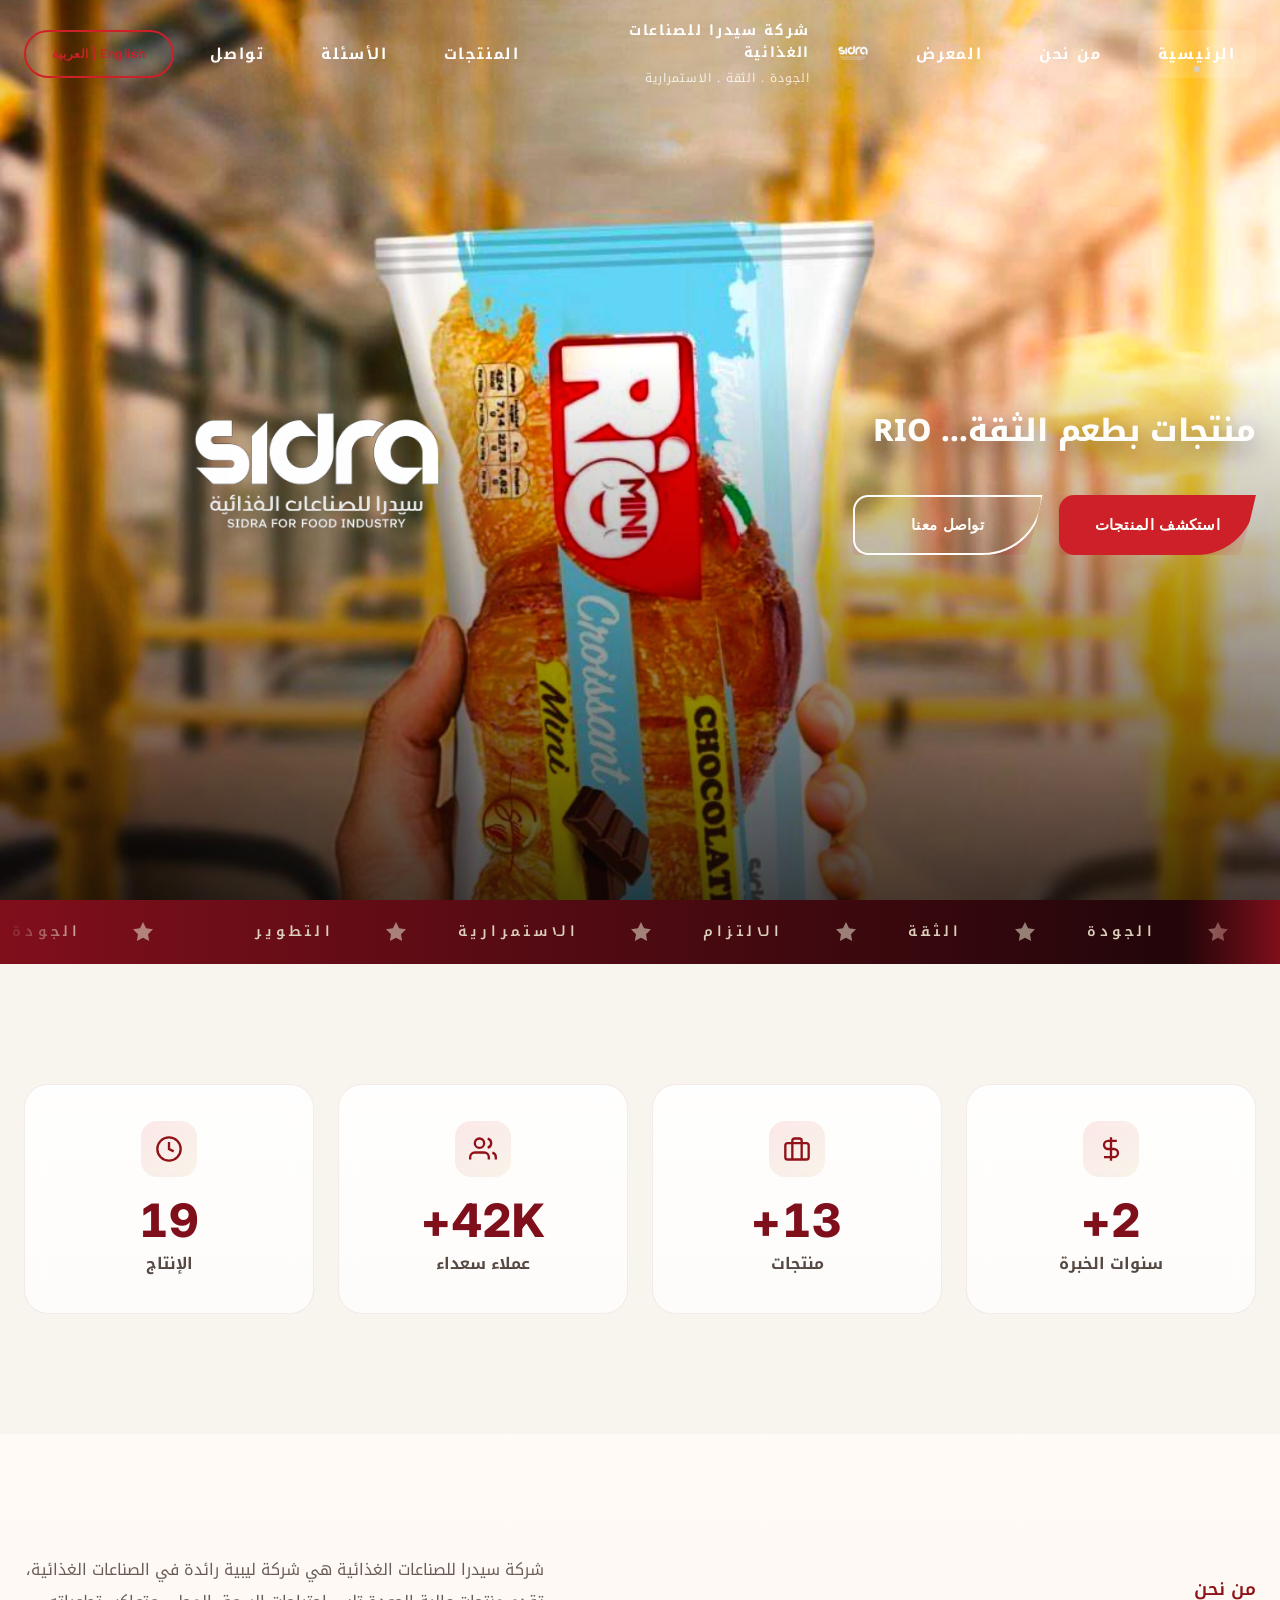
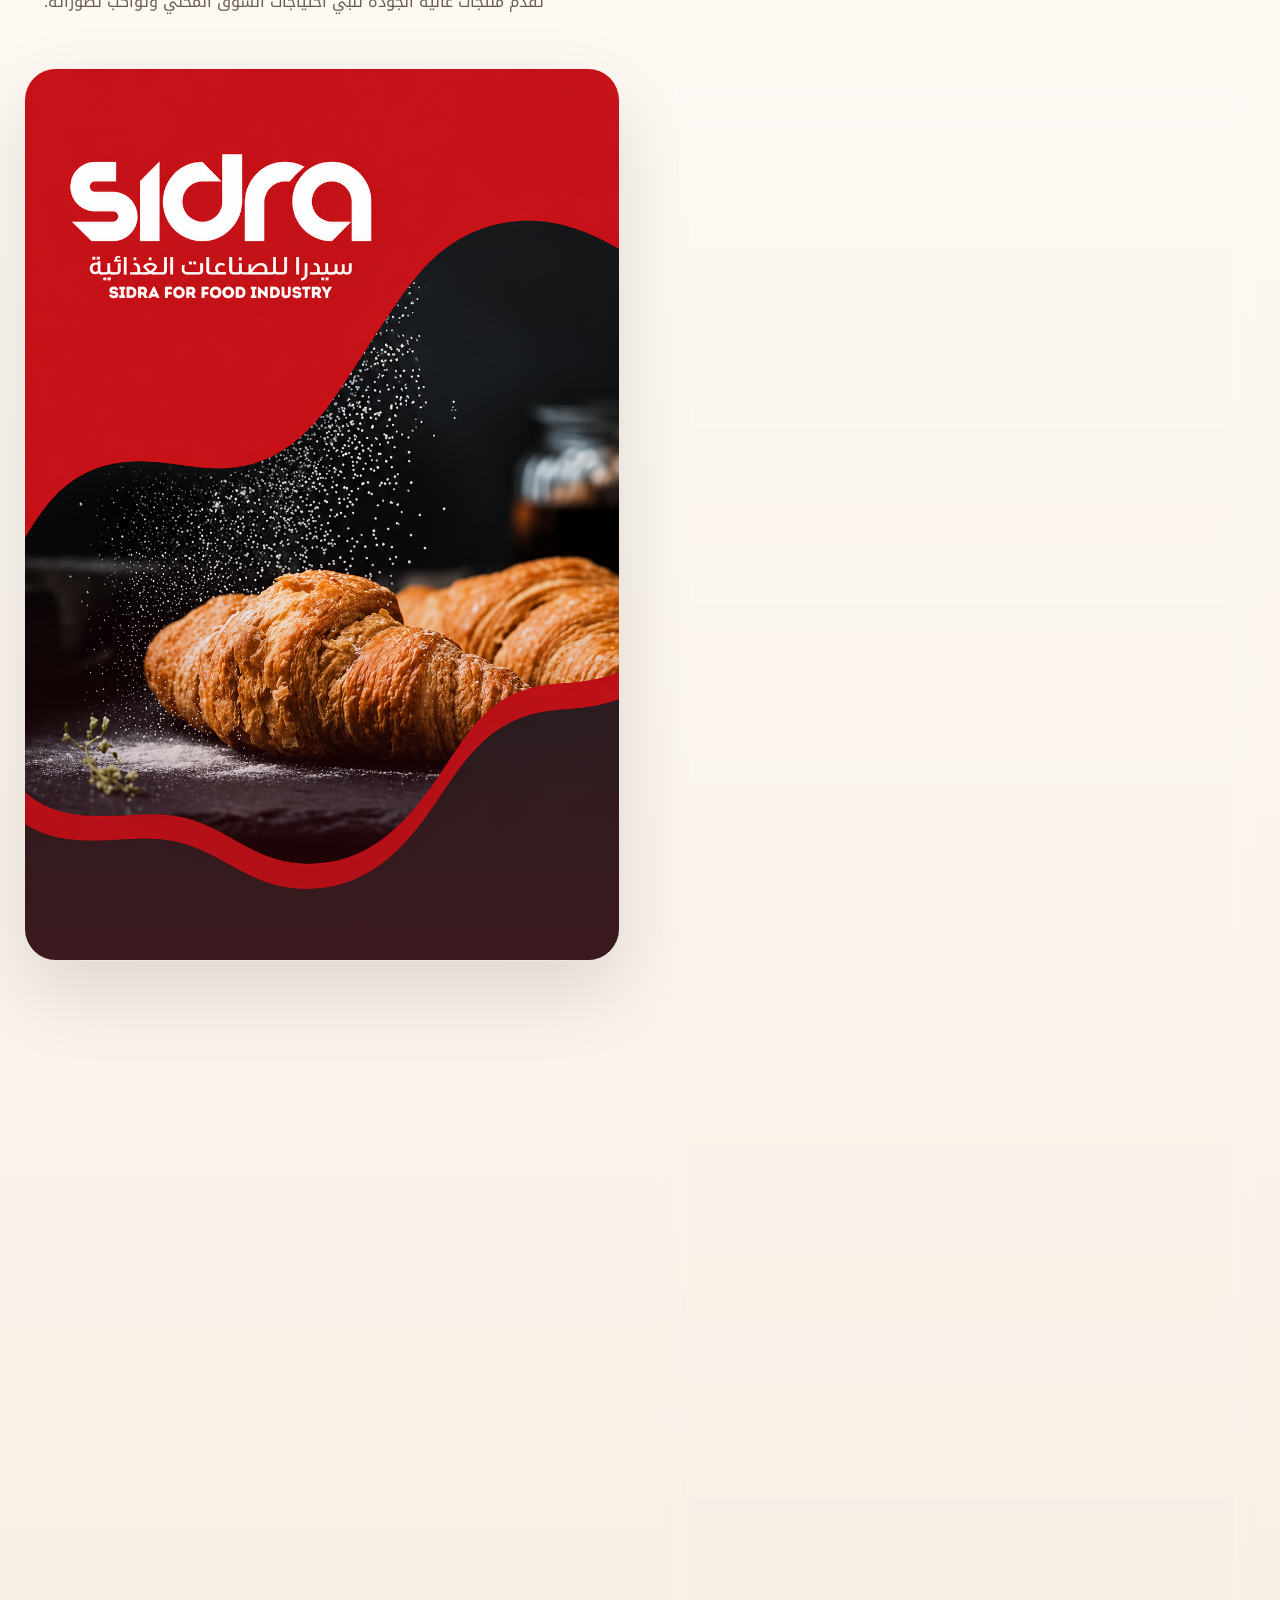
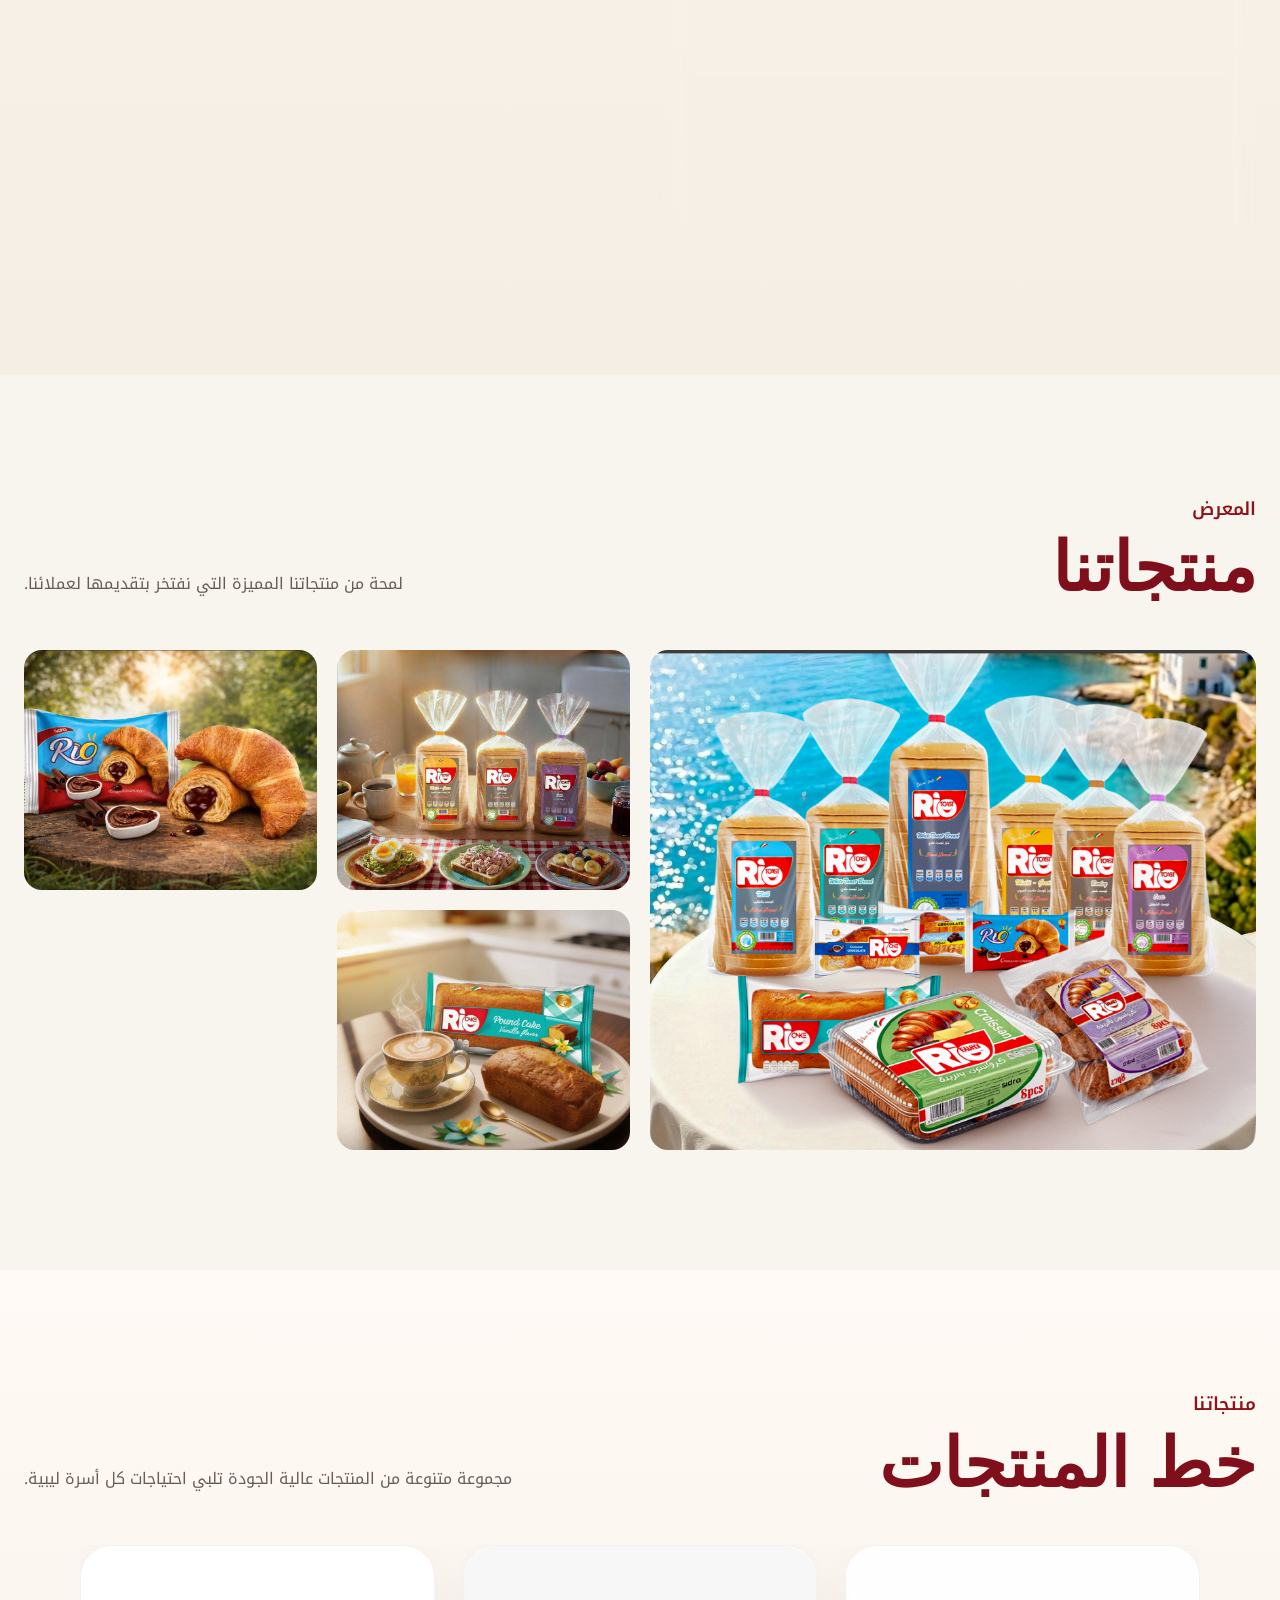
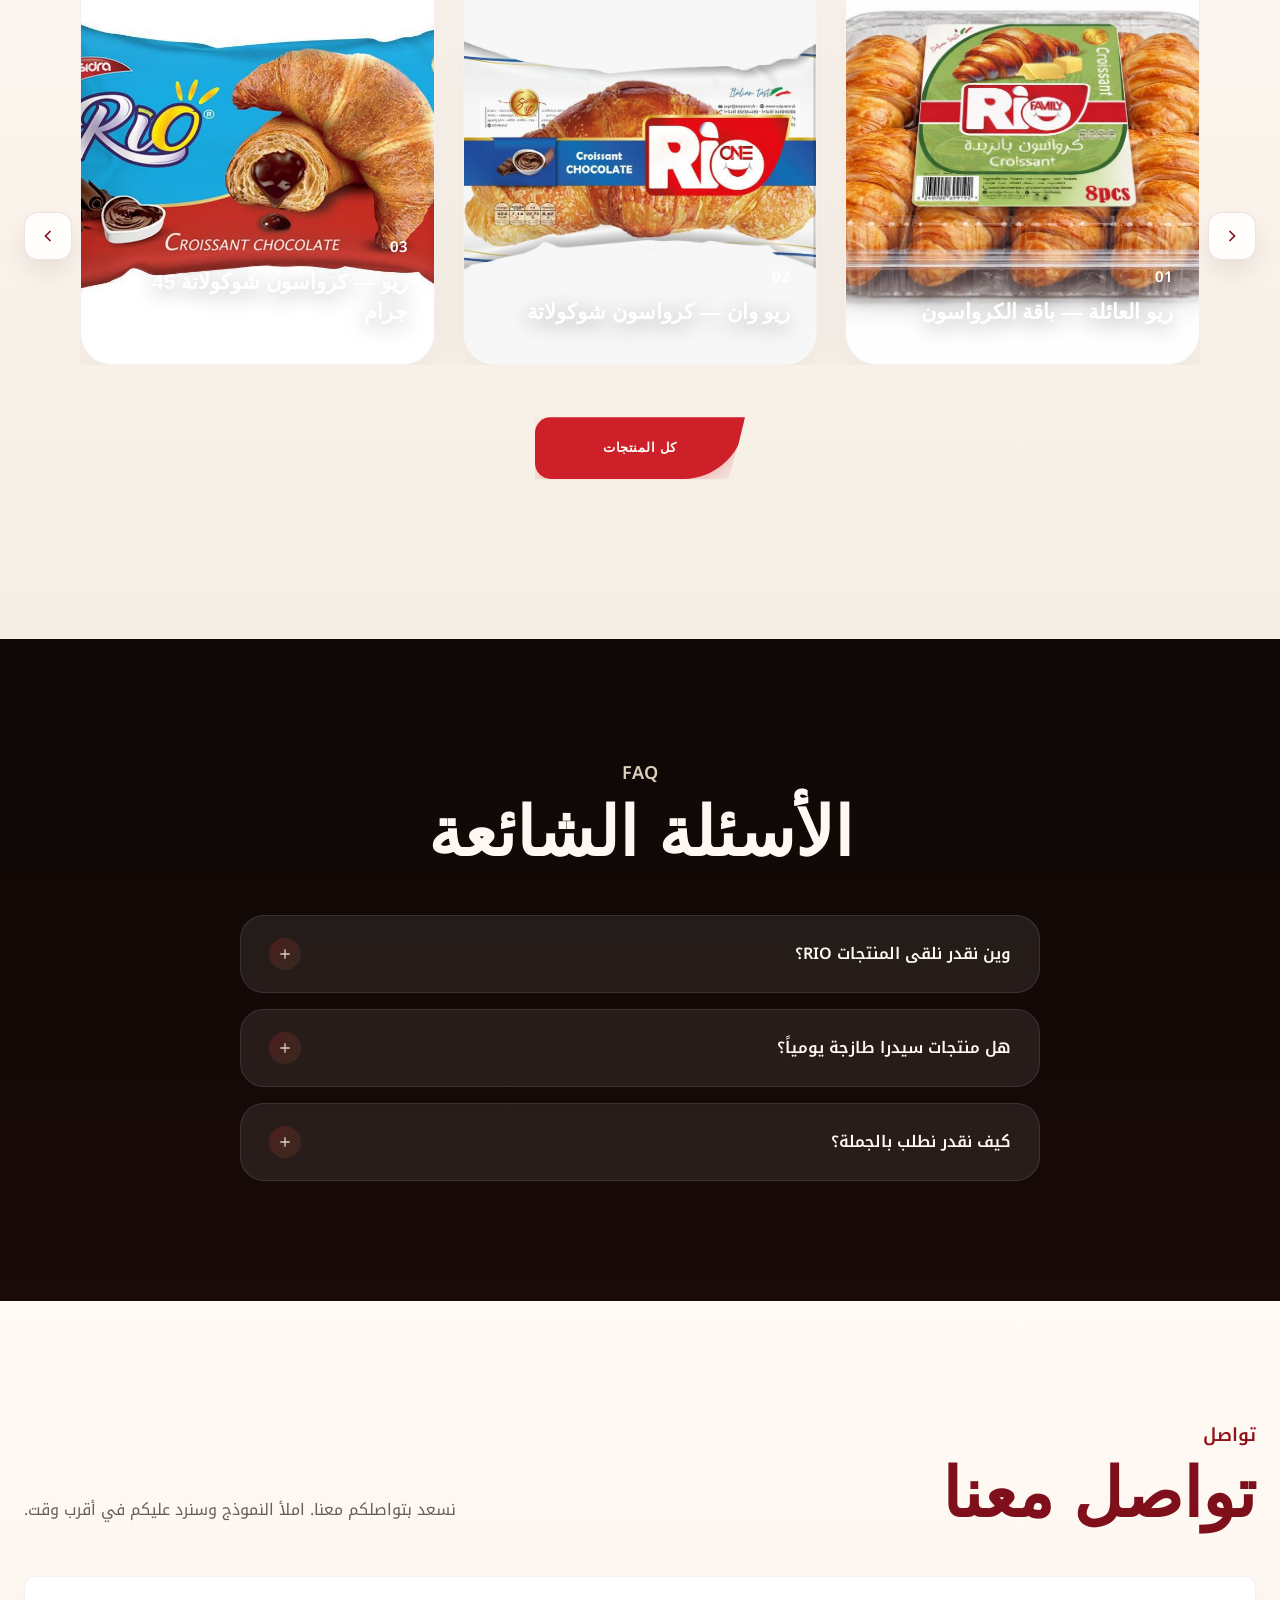
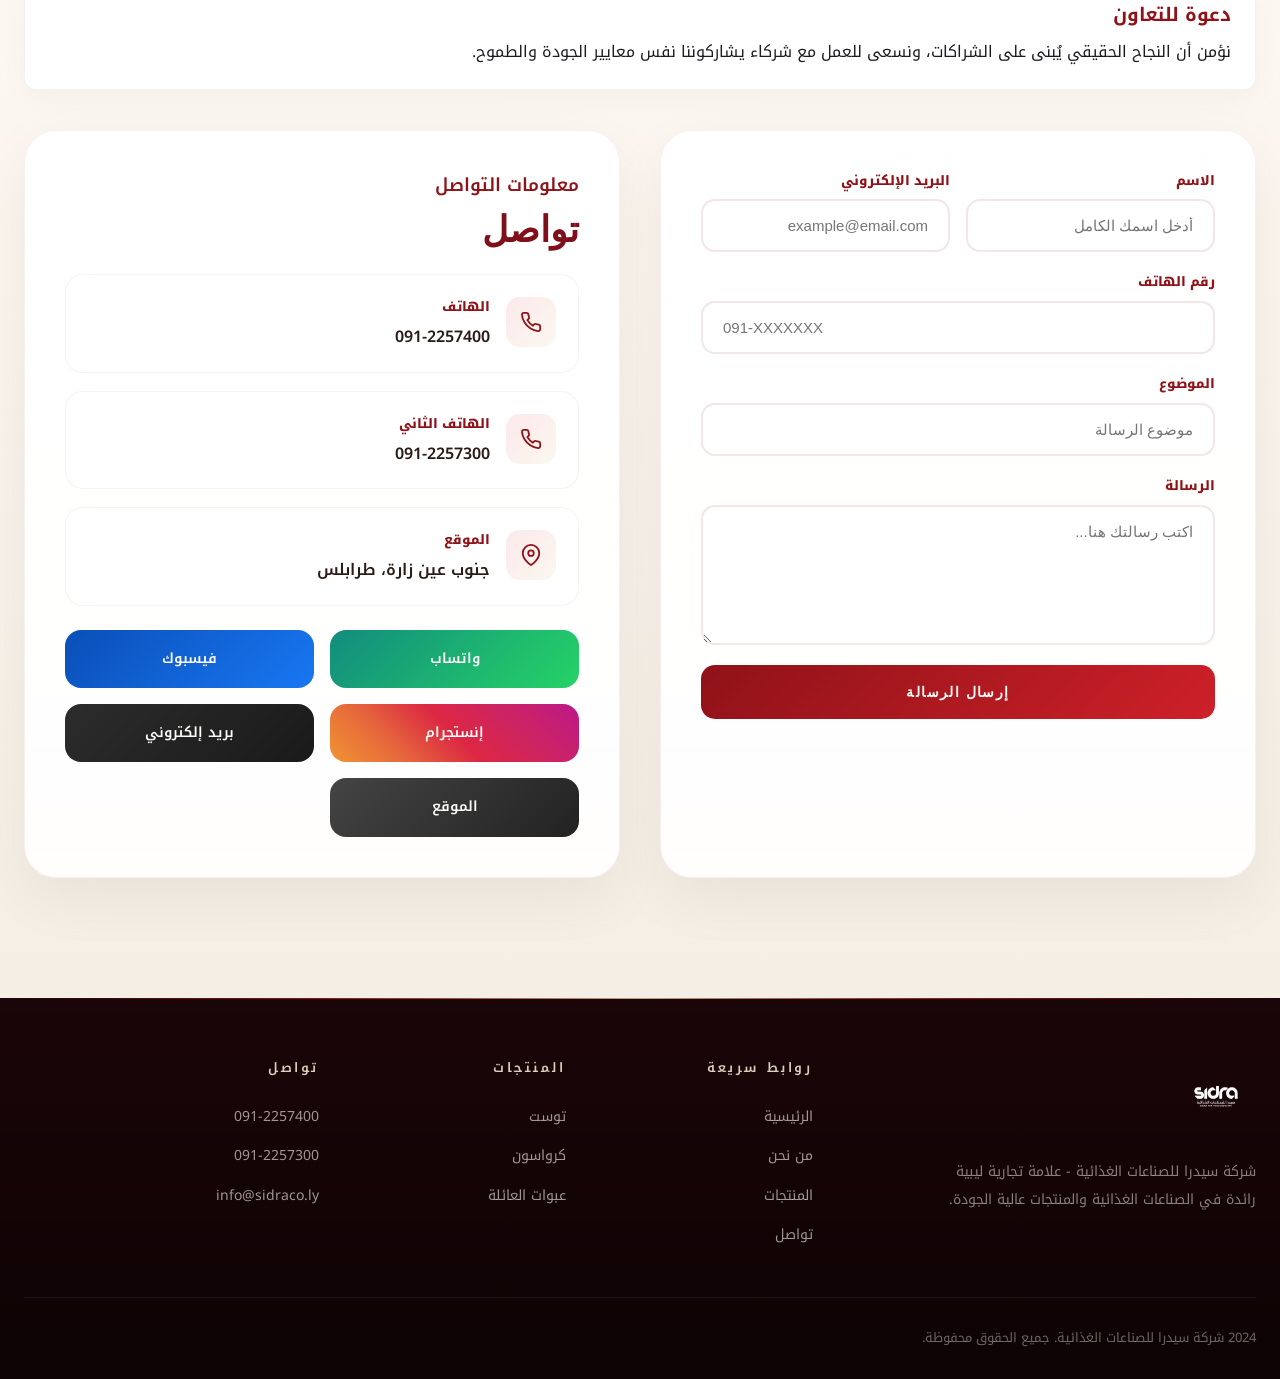
==== commit d7703de6: "Update index.html" ====
--- a/index.html
+++ b/index.html
@@ -102,16 +102,30 @@
   ============================================= -->
   <section class="hero" id="home">
     <div class="hero-bg" id="heroSlideshow">
-      <img src="images/hero-bg.png" alt="RIO Products Background" class="hero-slide active">
-      <img src="images/hero1-bg.png" alt="RIO Products Background" class="hero-slide">
-      <img src="images/hero2-bg.png" alt="RIO Products Background" class="hero-slide">
-      <img src="images/hero3-bg.png" alt="RIO Products Background" class="hero-slide">
-      <img src="images/her3-bg.png" alt="RIO Products Background" class="hero-slide">
+      <picture class="hero-slide active">
+        <source media="(max-width: 768px)" srcset="images/hero-bg-mobile.png">
+        <img src="images/hero-bg.png" alt="RIO Products Background">
+      </picture>
+      <picture class="hero-slide">
+        <source media="(max-width: 768px)" srcset="images/hero1-bg-mobile.png">
+        <img src="images/hero1-bg.png" alt="RIO Products Background">
+      </picture>
+      <picture class="hero-slide">
+        <source media="(max-width: 768px)" srcset="images/hero2-bg-mobile.png">
+        <img src="images/hero2-bg.png" alt="RIO Products Background">
+      </picture>
+      <picture class="hero-slide">
+        <source media="(max-width: 768px)" srcset="images/hero3-bg-mobile.png">
+        <img src="images/hero3-bg.png" alt="RIO Products Background">
+      </picture>
+      <picture class="hero-slide">
+        <source media="(max-width: 768px)" srcset="images/her3-bg-mobile.png">
+        <img src="images/her3-bg.png" alt="RIO Products Background">
+      </picture>
     </div>
 
     <div class="hero-grid reveal">
       <div class="hero-copy">
-        <span class="eyebrow">Libyan Food Manufacturing</span>
         <p>
           منتجات بطعم الثقة... RIO
         </p>
@@ -673,7 +687,7 @@
                 </svg>
               </div>
               <div>
-                <span>Phone 2</span>
+                <span>Phone</span>
                 <strong>091-2257300</strong>
               </div>
             </a>
--- a/css/style.css
+++ b/css/style.css
@@ -20,270 +20,270 @@
 /* ============================================
    1. CSS VARIABLES
    ============================================ */
-   :root {
-    /* Colors */
-    --bg: #090909;
-    --surface: #101010;
-    --surface-2: #171717;
-    --text: #fff8f2;
-    --muted: #eadac9;
-    --red: #ce2029;
-    --red-2: #8f1218;
-    --gold: #bda27e;
-    --gold-soft: #dcd0bc;
-    --white: #fffdf9;
-    
-    /* Borders & Shadows */
-    --line: rgba(255,255,255,0.08);
-    --shadow: 0 30px 80px rgba(0,0,0,.35);
-    --shadow-lg: 0 50px 100px rgba(0,0,0,.45);
-    
-    /* Spacing & Sizing */
-    --radius: 24px;
-    --radius-lg: 32px;
-    --container: min(1280px, calc(100% - 48px));
-    
-    /* Transitions */
-    --transition-fast: 0.25s ease;
-    --transition-normal: 0.35s ease;
-    --transition-slow: 0.5s ease;
-  }
-  
-  /* ============================================
+:root {
+  /* Colors */
+  --bg: #090909;
+  --surface: #101010;
+  --surface-2: #171717;
+  --text: #fff8f2;
+  --muted: #eadac9;
+  --red: #ce2029;
+  --red-2: #8f1218;
+  --gold: #bda27e;
+  --gold-soft: #dcd0bc;
+  --white: #fffdf9;
+
+  /* Borders & Shadows */
+  --line: rgba(255, 255, 255, 0.08);
+  --shadow: 0 30px 80px rgba(0, 0, 0, .35);
+  --shadow-lg: 0 50px 100px rgba(0, 0, 0, .45);
+
+  /* Spacing & Sizing */
+  --radius: 24px;
+  --radius-lg: 32px;
+  --container: min(1280px, calc(100% - 48px));
+
+  /* Transitions */
+  --transition-fast: 0.25s ease;
+  --transition-normal: 0.35s ease;
+  --transition-slow: 0.5s ease;
+}
+
+/* ============================================
      2. RESET & BASE STYLES
      ============================================ */
-  * {
-    margin: 0;
-    padding: 0;
-    box-sizing: border-box;
-  }
-  
-  html {
-    scroll-behavior: smooth;
-  }
-  
+* {
+  margin: 0;
+  padding: 0;
+  box-sizing: border-box;
+}
+
+html {
+  scroll-behavior: smooth;
+}
+
 body {
   font-family: 'Noto Kufi Arabic', 'Cairo', 'Inter', sans-serif;
-    background: #f8f4ee;
-    color: #1a1c20;
-    overflow-x: hidden;
-    line-height: 1.6;
-  }
-  
-  /* Background Decorations */
-  body::before {
-    content: '';
-    position: fixed;
-    inset: 0;
-    pointer-events: none;
-    background:
-      radial-gradient(circle at top left, rgba(225,38,52,.06), transparent 30%),
-      radial-gradient(circle at top right, rgba(198,154,61,.07), transparent 32%),
-      radial-gradient(circle at bottom left, rgba(179,15,29,.05), transparent 28%);
-    z-index: -2;
-  }
-  
-  /* Custom Scrollbar */
-  ::-webkit-scrollbar {
-    width: 10px;
-  }
-  
-  ::-webkit-scrollbar-track {
-    background: #f8f4ee;
-  }
-  
-  ::-webkit-scrollbar-thumb {
-    background: var(--red-2);
-    border-radius: 10px;
-  }
-  
-  /* ============================================
+  background: #f8f4ee;
+  color: #1a1c20;
+  overflow-x: hidden;
+  line-height: 1.6;
+}
+
+/* Background Decorations */
+body::before {
+  content: '';
+  position: fixed;
+  inset: 0;
+  pointer-events: none;
+  background:
+    radial-gradient(circle at top left, rgba(225, 38, 52, .06), transparent 30%),
+    radial-gradient(circle at top right, rgba(198, 154, 61, .07), transparent 32%),
+    radial-gradient(circle at bottom left, rgba(179, 15, 29, .05), transparent 28%);
+  z-index: -2;
+}
+
+/* Custom Scrollbar */
+::-webkit-scrollbar {
+  width: 10px;
+}
+
+::-webkit-scrollbar-track {
+  background: #f8f4ee;
+}
+
+::-webkit-scrollbar-thumb {
+  background: var(--red-2);
+  border-radius: 10px;
+}
+
+/* ============================================
      3. TYPOGRAPHY
      ============================================ */
-  .en-title,
-  .nav-links a,
-  .intro-line,
-  .section-kicker,
-  .product-index,
-  .logo-sub,
-  .logo {
+.en-title,
+.nav-links a,
+.intro-line,
+.section-kicker,
+.product-index,
+.logo-sub,
+.logo {
   font-family: 'Noto Kufi Arabic', 'Marcellus', 'Inter', serif;
-  }
-  
-  /* ============================================
+}
+
+/* ============================================
      4. COMPONENTS
      ============================================ */
-  
-  /* --- Container --- */
-  .container {
-    width: var(--container);
-    margin: 0 auto;
-  }
-  
-  /* --- Buttons --- */
-  .btn {
-    display: inline-flex;
-    align-items: center;
-    justify-content: center;
-    gap: 10px;
-    min-width: 180px;
-    padding: 16px 32px;
-    border-radius: 16px;
-    font-size: 13px;
-    letter-spacing: .1em;
-    text-transform: uppercase;
-    text-decoration: none;
-    cursor: pointer;
-    transition: var(--transition-normal);
-    border: none;
-    position: relative;
-    overflow: hidden;
-    font-family: 'Marcellus', 'Inter', serif;
-    font-weight: 600;
-  }
-  
-  .btn::before {
-    content: '';
-    position: absolute;
-    inset: 0;
-    background: linear-gradient(120deg, transparent 20%, rgba(255,255,255,.35) 50%, transparent 80%);
-    transform: translateX(-150%);
-    transition: .7s ease;
-  }
-  
-  .btn:hover::before {
-    transform: translateX(120%);
-  }
-  
-  .btn-primary {
-    background: var(--red);
-    color: var(--white);
-    box-shadow: 0 8px 25px rgba(206,32,41,.25);
-    border-radius: 50px;
-  }
-  
-  .btn-primary:hover {
-    transform: translateY(-3px);
-    box-shadow: 0 15px 35px rgba(206,32,41,.4);
-    background: var(--red-2);
-  }
-  
-  .btn-secondary {
-    border: 2px solid rgba(255,255,255,.25);
-    background: rgba(255,255,255,.08);
-    color: var(--white);
-    backdrop-filter: blur(12px);
-  }
-  
-  .btn-secondary:hover {
-    background: rgba(198,154,61,.15);
-    border-color: var(--gold-soft);
-    transform: translateY(-3px);
-  }
-
-  /* --- RIO Shape Buttons --- */
-  .rio-shape-btn {
-    direction: inherit;
-    position: relative;
-    isolation: isolate;
-    overflow: hidden;
-    border: none;
-    border-radius: 50px;
-    color: var(--white);
-    background: var(--red);
-    box-shadow: 0 8px 20px rgba(206,32,41,.25);
-    transition: transform .22s ease, box-shadow .22s ease, background .22s ease;
-  }
-
-  .rio-shape-btn::before {
-    display: none;
-  }
-
-  .rio-shape-btn > * {
-    position: relative;
-    z-index: 1;
-  }
-
-  .rio-shape-btn.btn {
-    color: var(--white);
-    background: var(--red);
-    border: none;
-    min-height: 60px;
-    padding: 16px 36px;
-    letter-spacing: .04em;
-    border-radius: 50px;
-  }
-
-  .btn.btn-secondary.rio-shape-btn {
-    backdrop-filter: none;
-    border: 2px solid var(--white);
-    background: transparent;
-    color: var(--white);
-  }
-  
-  .btn.btn-secondary.rio-shape-btn:hover {
-    background: var(--white);
-    color: var(--red);
-  }
-
-  .products-read-more .btn.rio-shape-btn {
-    min-width: 210px;
-  }
-
-  /* Add the logo-like angled corner on CTA buttons */
-  .hero-actions .btn.rio-shape-btn,
-  .products-read-more .btn.rio-shape-btn {
-    border-radius: 22px 0 86px 22px;
-    clip-path: polygon(0% 0%, 90% 0%, 100% 0%, 97% 42%, 92% 100%, 0% 100%);
-  }
-
-  .lang-btn.rio-shape-btn {
-    min-width: 150px;
-    min-height: 48px;
-    padding: 10px 16px;
-    border-radius: 50px;
-    color: var(--red) !important;
-    background: transparent;
-    border: 2px solid var(--red);
-    box-shadow: none;
-  }
-
-  .lang-btn.rio-shape-btn:hover {
-    color: var(--white) !important;
-    background: var(--red);
-  }
-
-  .navbar.scrolled .lang-btn.rio-shape-btn {
-    color: var(--white) !important;
-    border-color: transparent;
-    background: var(--red);
-  }
-
-  .btn.rio-shape-btn {
-    min-width: 190px;
-  }
-
-  .rio-shape-btn:hover {
-    transform: translateY(-1px);
-    box-shadow: inset 0 2px 6px rgba(255,255,255,.18), 0 10px 22px rgba(0,0,0,.24);
-  }
-
-
-  html[lang="ar"] .nav-links a {
-    font-size: 15px;
-    font-weight: 700;
-  }
-  
-  html[lang="ar"] .logo {
-    font-size: 14px;
-    letter-spacing: .12em;
-  }
-  
-  html[lang="ar"] .logo-sub {
-    font-size: 12px;
-    letter-spacing: .08em;
-  }
-  
+
+/* --- Container --- */
+.container {
+  width: var(--container);
+  margin: 0 auto;
+}
+
+/* --- Buttons --- */
+.btn {
+  display: inline-flex;
+  align-items: center;
+  justify-content: center;
+  gap: 10px;
+  min-width: 180px;
+  padding: 16px 32px;
+  border-radius: 16px;
+  font-size: 13px;
+  letter-spacing: .1em;
+  text-transform: uppercase;
+  text-decoration: none;
+  cursor: pointer;
+  transition: var(--transition-normal);
+  border: none;
+  position: relative;
+  overflow: hidden;
+  font-family: 'Marcellus', 'Inter', serif;
+  font-weight: 600;
+}
+
+.btn::before {
+  content: '';
+  position: absolute;
+  inset: 0;
+  background: linear-gradient(120deg, transparent 20%, rgba(255, 255, 255, .35) 50%, transparent 80%);
+  transform: translateX(-150%);
+  transition: .7s ease;
+}
+
+.btn:hover::before {
+  transform: translateX(120%);
+}
+
+.btn-primary {
+  background: var(--red);
+  color: var(--white);
+  box-shadow: 0 8px 25px rgba(206, 32, 41, .25);
+  border-radius: 50px;
+}
+
+.btn-primary:hover {
+  transform: translateY(-3px);
+  box-shadow: 0 15px 35px rgba(206, 32, 41, .4);
+  background: var(--red-2);
+}
+
+.btn-secondary {
+  border: 2px solid rgba(255, 255, 255, .25);
+  background: rgba(255, 255, 255, .08);
+  color: var(--white);
+  backdrop-filter: blur(12px);
+}
+
+.btn-secondary:hover {
+  background: rgba(198, 154, 61, .15);
+  border-color: var(--gold-soft);
+  transform: translateY(-3px);
+}
+
+/* --- RIO Shape Buttons --- */
+.rio-shape-btn {
+  direction: inherit;
+  position: relative;
+  isolation: isolate;
+  overflow: hidden;
+  border: none;
+  border-radius: 50px;
+  color: var(--white);
+  background: var(--red);
+  box-shadow: 0 8px 20px rgba(206, 32, 41, .25);
+  transition: transform .22s ease, box-shadow .22s ease, background .22s ease;
+}
+
+.rio-shape-btn::before {
+  display: none;
+}
+
+.rio-shape-btn>* {
+  position: relative;
+  z-index: 1;
+}
+
+.rio-shape-btn.btn {
+  color: var(--white);
+  background: var(--red);
+  border: none;
+  min-height: 60px;
+  padding: 16px 36px;
+  letter-spacing: .04em;
+  border-radius: 50px;
+}
+
+.btn.btn-secondary.rio-shape-btn {
+  backdrop-filter: none;
+  border: 2px solid var(--white);
+  background: transparent;
+  color: var(--white);
+}
+
+.btn.btn-secondary.rio-shape-btn:hover {
+  background: var(--white);
+  color: var(--red);
+}
+
+.products-read-more .btn.rio-shape-btn {
+  min-width: 210px;
+}
+
+/* Add the logo-like angled corner on CTA buttons */
+.hero-actions .btn.rio-shape-btn,
+.products-read-more .btn.rio-shape-btn {
+  border-radius: 22px 0 86px 22px;
+  clip-path: polygon(0% 0%, 90% 0%, 100% 0%, 97% 42%, 92% 100%, 0% 100%);
+}
+
+.lang-btn.rio-shape-btn {
+  min-width: 150px;
+  min-height: 48px;
+  padding: 10px 16px;
+  border-radius: 50px;
+  color: var(--red) !important;
+  background: transparent;
+  border: 2px solid var(--red);
+  box-shadow: none;
+}
+
+.lang-btn.rio-shape-btn:hover {
+  color: var(--white) !important;
+  background: var(--red);
+}
+
+.navbar.scrolled .lang-btn.rio-shape-btn {
+  color: var(--white) !important;
+  border-color: transparent;
+  background: var(--red);
+}
+
+.btn.rio-shape-btn {
+  min-width: 190px;
+}
+
+.rio-shape-btn:hover {
+  transform: translateY(-1px);
+  box-shadow: inset 0 2px 6px rgba(255, 255, 255, .18), 0 10px 22px rgba(0, 0, 0, .24);
+}
+
+
+html[lang="ar"] .nav-links a {
+  font-size: 15px;
+  font-weight: 700;
+}
+
+html[lang="ar"] .logo {
+  font-size: 14px;
+  letter-spacing: .12em;
+}
+
+html[lang="ar"] .logo-sub {
+  font-size: 12px;
+  letter-spacing: .08em;
+}
+
 html[lang="ar"] .hero-actions .btn-primary,
 html[lang="ar"] .hero-actions .btn-secondary {
   font-size: 15px;
@@ -298,116 +298,141 @@
   letter-spacing: 0.06em;
   font-weight: 800;
 }
-  
-  /* ============================================
+
+/* ============================================
      5. LAYOUT
      ============================================ */
-  
-  /* --- Intro / Loading Screen --- */
-  /* ============================================
+
+/* --- Intro / Loading Screen --- */
+/* ============================================
      INTRO / LOADING SCREEN - سريع
      ============================================ */
-  .intro {
-    position: fixed;
-    inset: 0;
-    z-index: 3000;
-    display: flex;
-    align-items: center;
-    justify-content: center;
-    background: linear-gradient(135deg, #1a0204 0%, #3d0509 40%, #55070d 70%, #090909 100%);
-    /* يختفي تلقائياً بعد 1.5 ثانية */
-    animation: introFadeOut 0.5s ease 1.5s forwards;
-  }
-  
-  @keyframes introFadeOut {
-    to {
-      opacity: 0;
-      visibility: hidden;
-      pointer-events: none;
-    }
-  }
-  
-  .intro::before {
-    content: '';
-    position: absolute;
-    inset: 0;
-    background:
-      radial-gradient(circle at 50% 50%, rgba(198,154,61,.25), transparent 25%),
-      radial-gradient(circle at 30% 25%, rgba(255,255,255,.08), transparent 22%);
-    animation: introGlow 3s ease-in-out infinite alternate;
-  }
-  
-  .intro-logo-wrap {
-    position: relative;
-    text-align: center;
-    z-index: 2;
-  }
-  
-  .intro-logo {
-    width: min(380px, 65vw);
-    filter: drop-shadow(0 20px 50px rgba(0,0,0,.6));
-    animation: logoEnter 1s cubic-bezier(.2,.8,.2,1) forwards;
+.intro {
+  position: fixed;
+  inset: 0;
+  z-index: 3000;
+  display: flex;
+  align-items: center;
+  justify-content: center;
+  background: linear-gradient(135deg, #1a0204 0%, #3d0509 40%, #55070d 70%, #090909 100%);
+  /* يختفي تلقائياً بعد 1.5 ثانية */
+  animation: introFadeOut 0.5s ease 1.5s forwards;
+}
+
+@keyframes introFadeOut {
+  to {
+    opacity: 0;
+    visibility: hidden;
+    pointer-events: none;
+  }
+}
+
+.intro::before {
+  content: '';
+  position: absolute;
+  inset: 0;
+  background:
+    radial-gradient(circle at 50% 50%, rgba(198, 154, 61, .25), transparent 25%),
+    radial-gradient(circle at 30% 25%, rgba(255, 255, 255, .08), transparent 22%);
+  animation: introGlow 3s ease-in-out infinite alternate;
+}
+
+.intro-logo-wrap {
+  position: relative;
+  text-align: center;
+  z-index: 2;
+}
+
+.intro-logo {
+  width: min(380px, 65vw);
+  filter: drop-shadow(0 20px 50px rgba(0, 0, 0, .6));
+  animation: logoEnter 1s cubic-bezier(.2, .8, .2, 1) forwards;
+  opacity: 0;
+  transform: translateY(30px) scale(.85);
+}
+
+.intro-line {
+  margin-top: 24px;
+  letter-spacing: normal;
+  font-size: 16px;
+  color: rgba(255, 248, 242, .85);
+  text-transform: none;
+  animation: fadeLine 1s ease .3s forwards;
+  opacity: 0;
+}
+
+.intro-progress {
+  position: absolute;
+  bottom: 60px;
+  left: 50%;
+  transform: translateX(-50%);
+  width: 200px;
+  height: 3px;
+  background: rgba(255, 255, 255, .1);
+  border-radius: 10px;
+  overflow: hidden;
+}
+
+.intro-progress-bar {
+  height: 100%;
+  background: linear-gradient(90deg, var(--red-2), var(--gold-soft));
+  animation: progressBar 1s ease forwards;
+}
+
+@keyframes logoEnter {
+  0% {
     opacity: 0;
     transform: translateY(30px) scale(.85);
   }
-  
-  .intro-line {
-    margin-top: 24px;
-    letter-spacing: normal;
-    font-size: 16px;
-    color: rgba(255,248,242,.85);
-    text-transform: none;
-    animation: fadeLine 1s ease .3s forwards;
-    opacity: 0;
-  }
-  
-  .intro-progress {
-    position: absolute;
-    bottom: 60px;
-    left: 50%;
-    transform: translateX(-50%);
-    width: 200px;
-    height: 3px;
-    background: rgba(255,255,255,.1);
-    border-radius: 10px;
-    overflow: hidden;
-  }
-  
-  .intro-progress-bar {
-    height: 100%;
-    background: linear-gradient(90deg, var(--red-2), var(--gold-soft));
-    animation: progressBar 1s ease forwards;
-  }
-  
-  @keyframes logoEnter {
-    0% { opacity: 0; transform: translateY(30px) scale(.85); }
-    100% { opacity: 1; transform: translateY(0) scale(1); }
-  }
-  
-  @keyframes fadeLine { to { opacity: 1; } }
-  @keyframes introGlow { from { transform: scale(1); } to { transform: scale(1.1); } }
-  @keyframes progressBar { to { width: 100%; } }
-  
-  /* --- Navbar --- */
-  .navbar {
-    position: fixed;
-    top: 0;
-    left: 0;
+
+  100% {
+    opacity: 1;
+    transform: translateY(0) scale(1);
+  }
+}
+
+@keyframes fadeLine {
+  to {
+    opacity: 1;
+  }
+}
+
+@keyframes introGlow {
+  from {
+    transform: scale(1);
+  }
+
+  to {
+    transform: scale(1.1);
+  }
+}
+
+@keyframes progressBar {
+  to {
     width: 100%;
-    z-index: 1000;
-    transition: var(--transition-normal);
-    padding: 20px 0;
+  }
+}
+
+/* --- Navbar --- */
+.navbar {
+  position: fixed;
+  top: 0;
+  left: 0;
+  width: 100%;
+  z-index: 1000;
+  transition: var(--transition-normal);
+  padding: 20px 0;
   background: transparent;
   backdrop-filter: none;
   border-bottom: none;
-  }
-  
-  .navbar.scrolled {
+}
+
+.navbar.scrolled {
   background: rgba(248, 244, 238, 0.96);
   backdrop-filter: blur(16px);
   padding: 14px 0;
-  box-shadow: 0 8px 40px rgba(0,0,0,.12);
-  }
+  box-shadow: 0 8px 40px rgba(0, 0, 0, .12);
+}
 
 .navbar.scrolled .nav-links a {
   color: #5a1515;
@@ -417,7 +442,7 @@
 .navbar.scrolled .nav-links a:hover,
 .navbar.scrolled .nav-links a.active {
   color: var(--red-2);
-  background: rgba(225,38,52,.08);
+  background: rgba(225, 38, 52, .08);
 }
 
 .navbar.scrolled .logo {
@@ -425,7 +450,7 @@
 }
 
 .navbar.scrolled .logo-sub {
-  color: rgba(127,15,27,.75);
+  color: rgba(127, 15, 27, .75);
 }
 
 .navbar.scrolled .lang-btn.rio-shape-btn {
@@ -434,865 +459,1105 @@
   background: var(--red);
 }
 
-  .navbar-inner {
-    width: var(--container);
-    margin: 0 auto;
-    display: flex;
-    align-items: center;
+.navbar-inner {
+  width: var(--container);
+  margin: 0 auto;
+  display: flex;
+  align-items: center;
   justify-content: center;
   gap: 16px;
-    direction: inherit;
-  }
-  
-  .brand-area {
-    display: flex;
-    align-items: center;
-    gap: 16px;
-  }
-  
-  .brand-logo {
-    width: 54px;
-    height: auto;
-    filter: drop-shadow(0 8px 20px rgba(0,0,0,.3));
-    animation: floatY 5s ease-in-out infinite;
-  }
-  
-  .logo-wrap {
-    display: flex;
-    flex-direction: column;
-    gap: 4px;
-  }
-  
-  .logo {
+  direction: inherit;
+}
+
+.brand-area {
+  display: flex;
+  align-items: center;
+  gap: 16px;
+}
+
+.brand-logo {
+  width: 54px;
+  height: auto;
+  filter: drop-shadow(0 8px 20px rgba(0, 0, 0, .3));
+  animation: floatY 5s ease-in-out infinite;
+}
+
+/* --- Logo Switcher --- */
+.logo-switch {
+  position: relative;
+  display: flex;
+  align-items: center;
+  justify-content: center;
+  aspect-ratio: 1;
+  /* Match width/height dynamically */
+}
+
+.logo-switch.brand-logo {
+  height: 54px;
+  /* keep this for navbar */
+}
+
+.logo-switch .switch-img {
+  position: absolute;
+  width: 100%;
+  height: 100%;
+  object-fit: contain;
+  left: 0;
+  top: 0;
+  opacity: 0;
+  transition: opacity 0.6s ease-in-out;
+}
+
+.logo-switch .switch-img.active {
+  opacity: 1;
+}
+
+.logo-wrap {
+  display: flex;
+  flex-direction: column;
+  gap: 4px;
+}
+
+.logo {
   color: #ffffff;
-    letter-spacing: .22em;
-    font-size: 12px;
-    font-weight: 700;
-    text-transform: uppercase;
-  }
-  
-  .logo-sub {
-  color: rgba(255,255,255,.8);
-    font-size: 10px;
-    letter-spacing: .18em;
-    text-transform: uppercase;
-  }
-  
-  .nav-links {
-    display: flex;
-    align-items: center;
+  letter-spacing: .22em;
+  font-size: 12px;
+  font-weight: 700;
+  text-transform: uppercase;
+}
+
+.logo-sub {
+  color: rgba(255, 255, 255, .8);
+  font-size: 10px;
+  letter-spacing: .18em;
+  text-transform: uppercase;
+}
+
+.nav-links {
+  display: flex;
+  align-items: center;
   justify-content: center;
   gap: 16px;
-    direction: inherit;
-  }
-  
-  .nav-links a {
-    position: relative;
+  direction: inherit;
+}
+
+.nav-links a {
+  position: relative;
   color: #ffffff;
-    text-decoration: none;
-    font-size: 13px;
-    letter-spacing: .12em;
-    text-transform: uppercase;
-    padding: 12px 20px;
-    border-radius: 12px;
-    transition: var(--transition-normal);
-    font-weight: 500;
-  }
-  
-  .nav-links a:hover,
-  .nav-links a.active {
+  text-decoration: none;
+  font-size: 13px;
+  letter-spacing: .12em;
+  text-transform: uppercase;
+  padding: 12px 20px;
+  border-radius: 12px;
+  transition: var(--transition-normal);
+  font-weight: 500;
+}
+
+.nav-links a:hover,
+.nav-links a.active {
   color: #ffffff;
-  background: rgba(255,255,255,.12);
-  }
-  
-  .nav-links a.active::after {
-    content: '';
-    position: absolute;
-    bottom: 6px;
-    left: 50%;
-    transform: translateX(-50%);
-    width: 6px;
-    height: 6px;
-    background: var(--gold-soft);
-    border-radius: 50%;
-    box-shadow: 0 0 12px var(--gold-soft);
-  }
-  
-  .lang-btn {
-  border: 1px solid rgba(255,255,255,.5);
-  background: rgba(15,23,42,.35);
+  background: rgba(255, 255, 255, .12);
+}
+
+.nav-links a.active::after {
+  content: '';
+  position: absolute;
+  bottom: 6px;
+  left: 50%;
+  transform: translateX(-50%);
+  width: 6px;
+  height: 6px;
+  background: var(--gold-soft);
+  border-radius: 50%;
+  box-shadow: 0 0 12px var(--gold-soft);
+}
+
+.lang-btn {
+  border: 1px solid rgba(255, 255, 255, .5);
+  background: rgba(15, 23, 42, .35);
   color: #ffffff;
-    border-radius: 12px;
-    padding: 10px 16px;
-    font-size: 12px;
-    font-weight: 600;
-    letter-spacing: .04em;
-    cursor: pointer;
-    transition: var(--transition-fast);
-    font-family: 'Cairo', 'Inter', sans-serif;
-    white-space: nowrap;
-  }
-  
-  .lang-btn:hover {
-    color: var(--red-2);
-    border-color: rgba(225,38,52,.35);
-    background: rgba(225,38,52,.08);
-  }
-  
-  .menu-btn {
-    display: none;
-    border: 1px solid rgba(225,38,52,.3);
-    background: rgba(127,15,27,.05);
-    color: #c69a3d;
-    width: 48px;
-    height: 48px;
-    border-radius: 14px;
-    cursor: pointer;
-    transition: var(--transition-fast);
-  }
-  
-  .menu-btn:hover {
-    background: rgba(225,38,52,.12);
-    border-color: rgba(225,38,52,.3);
-  }
-  
-  /* ============================================
+  border-radius: 12px;
+  padding: 10px 16px;
+  font-size: 12px;
+  font-weight: 600;
+  letter-spacing: .04em;
+  cursor: pointer;
+  transition: var(--transition-fast);
+  font-family: 'Cairo', 'Inter', sans-serif;
+  white-space: nowrap;
+}
+
+.lang-btn:hover {
+  color: var(--red-2);
+  border-color: rgba(225, 38, 52, .35);
+  background: rgba(225, 38, 52, .08);
+}
+
+.menu-btn {
+  display: none;
+  border: 1px solid rgba(225, 38, 52, .3);
+  background: rgba(127, 15, 27, .05);
+  color: #c69a3d;
+  width: 48px;
+  height: 48px;
+  border-radius: 14px;
+  cursor: pointer;
+  transition: var(--transition-fast);
+}
+
+.menu-btn:hover {
+  background: rgba(225, 38, 52, .12);
+  border-color: rgba(225, 38, 52, .3);
+}
+
+/* ============================================
      6. SECTIONS
      ============================================ */
-  
-  /* --- Hero Section --- */
-  .hero {
-    position: relative;
-    min-height: 100vh;
-    display: flex;
-    align-items: center;
-    padding: 140px 0 80px;
-    overflow: hidden;
-    background: #1a1615;
-  }
-  
-  .hero-bg {
-    position: absolute;
-    inset: 0;
-    z-index: 0;
-  }
-  
-  .hero-bg img.hero-slide {
-    position: absolute;
-    top: 0;
-    left: 0;
-    width: 100%;
-    height: 100%;
-    object-fit: cover;
+
+/* --- Hero Section --- */
+.hero {
+  position: relative;
+  min-height: 100vh;
+  display: flex;
+  align-items: center;
+  padding: 140px 0 80px;
+  overflow: hidden;
+  background: #1a1615;
+}
+
+.hero-bg {
+  padding: 14px 0;
+  box-shadow: 0 8px 40px rgba(0, 0, 0, .12);
+}
+
+.navbar.scrolled .nav-links a {
+  color: #5a1515;
+  background: transparent;
+}
+
+.navbar.scrolled .nav-links a:hover,
+.navbar.scrolled .nav-links a.active {
+  color: var(--red-2);
+  background: rgba(225, 38, 52, .08);
+}
+
+.navbar.scrolled .logo {
+  color: #7f0f1b;
+}
+
+.navbar.scrolled .logo-sub {
+  color: rgba(127, 15, 27, .75);
+}
+
+.navbar.scrolled .lang-btn.rio-shape-btn {
+  color: #fff !important;
+  border-color: transparent;
+  background: var(--red);
+}
+
+.navbar-inner {
+  width: var(--container);
+  margin: 0 auto;
+  display: flex;
+  align-items: center;
+  justify-content: center;
+  gap: 16px;
+  direction: inherit;
+}
+
+.brand-area {
+  display: flex;
+  align-items: center;
+  gap: 16px;
+}
+
+.brand-logo {
+  width: 54px;
+  height: auto;
+  filter: drop-shadow(0 8px 20px rgba(0, 0, 0, .3));
+  animation: floatY 5s ease-in-out infinite;
+}
+
+/* --- Logo Switcher --- */
+.logo-switch {
+  position: relative;
+  display: flex;
+  align-items: center;
+  justify-content: center;
+  aspect-ratio: 1;
+  /* Match width/height dynamically */
+}
+
+.logo-switch.brand-logo {
+  height: 54px;
+  /* keep this for navbar */
+}
+
+.logo-switch .switch-img {
+  position: absolute;
+  width: 100%;
+  height: 100%;
+  object-fit: contain;
+  left: 0;
+  top: 0;
+  opacity: 0;
+  transition: opacity 0.6s ease-in-out;
+}
+
+.logo-switch .switch-img.active {
+  opacity: 1;
+}
+
+.logo-wrap {
+  display: flex;
+  flex-direction: column;
+  gap: 4px;
+}
+
+.logo {
+  color: #ffffff;
+  letter-spacing: .22em;
+  font-size: 12px;
+  font-weight: 700;
+  text-transform: uppercase;
+}
+
+.logo-sub {
+  color: rgba(255, 255, 255, .8);
+  font-size: 10px;
+  letter-spacing: .18em;
+  text-transform: uppercase;
+}
+
+.nav-links {
+  display: flex;
+  align-items: center;
+  justify-content: center;
+  gap: 16px;
+  direction: inherit;
+}
+
+.nav-links a {
+  position: relative;
+  color: #ffffff;
+  text-decoration: none;
+  font-size: 13px;
+  letter-spacing: .12em;
+  text-transform: uppercase;
+  padding: 12px 20px;
+  border-radius: 12px;
+  transition: var(--transition-normal);
+  font-weight: 500;
+}
+
+.nav-links a:hover,
+.nav-links a.active {
+  color: #ffffff;
+  background: rgba(255, 255, 255, .12);
+}
+
+.nav-links a.active::after {
+  content: '';
+  position: absolute;
+  bottom: 6px;
+  left: 50%;
+  transform: translateX(-50%);
+  width: 6px;
+  height: 6px;
+  background: var(--gold-soft);
+  border-radius: 50%;
+  box-shadow: 0 0 12px var(--gold-soft);
+}
+
+.lang-btn {
+  border: 1px solid rgba(255, 255, 255, .5);
+  background: rgba(15, 23, 42, .35);
+  color: #ffffff;
+  border-radius: 12px;
+  padding: 10px 16px;
+  font-size: 12px;
+  font-weight: 600;
+  letter-spacing: .04em;
+  cursor: pointer;
+  transition: var(--transition-fast);
+  font-family: 'Cairo', 'Inter', sans-serif;
+  white-space: nowrap;
+}
+
+.lang-btn:hover {
+  color: var(--red-2);
+  border-color: rgba(225, 38, 52, .35);
+  background: rgba(225, 38, 52, .08);
+}
+
+.menu-btn {
+  display: none;
+  border: 1px solid rgba(225, 38, 52, .3);
+  background: rgba(127, 15, 27, .05);
+  color: #c69a3d;
+  width: 48px;
+  height: 48px;
+  border-radius: 14px;
+  cursor: pointer;
+  transition: var(--transition-fast);
+}
+
+.menu-btn:hover {
+  background: rgba(225, 38, 52, .12);
+  border-color: rgba(225, 38, 52, .3);
+}
+
+/* ============================================
+     6. SECTIONS
+     ============================================ */
+
+/* --- Hero Section --- */
+.hero {
+  position: relative;
+  min-height: 100vh;
+  display: flex;
+  align-items: center;
+  padding: 140px 0 80px;
+  overflow: hidden;
+  background: #1a1615;
+}
+
+.hero-bg {
+  position: absolute;
+  inset: 0;
+  z-index: 0;
+}
+
+.hero-bg .hero-slide {
+  position: absolute;
+  top: 0;
+  left: 0;
+  width: 100%;
+  height: 100%;
+  opacity: 0;
+  transition: opacity 1.2s ease-in-out;
+}
+
+.hero-bg .hero-slide img {
+  width: 100%;
+  height: 100%;
+  object-fit: cover;
+  filter: saturate(1.3) contrast(1.1);
+}
+
+.hero-bg .hero-slide.active {
+  opacity: 1;
+  /* Make image fully bright */
+}
+
+.hero-bg::after {
+  content: '';
+  position: absolute;
+  inset: 0;
+  background:
+    linear-gradient(180deg, rgba(15, 5, 5, 0) 0%, rgba(15, 5, 5, 0) 40%, rgba(10, 5, 5, .75) 100%),
+    linear-gradient(90deg, rgba(120, 15, 20, .1) 0%, transparent 40%);
+}
+
+.hero-grid {
+  position: relative;
+  z-index: 2;
+  width: var(--container);
+  margin: 0 auto;
+  display: grid;
+  grid-template-columns: 1fr 1fr;
+  align-items: center;
+  gap: 60px;
+}
+
+.hero-copy {
+  max-width: 600px;
+}
+
+.eyebrow {
+  display: inline-flex;
+  align-items: center;
+  gap: 14px;
+  color: var(--gold-soft);
+  font-size: 11px;
+  letter-spacing: .3em;
+  text-transform: uppercase;
+  margin-bottom: 20px;
+  direction: ltr;
+  font-weight: 600;
+}
+
+.eyebrow::before {
+  content: '';
+  width: 50px;
+  height: 2px;
+  background: linear-gradient(90deg, var(--gold-soft), var(--red-2));
+  border-radius: 2px;
+}
+
+.hero-copy h1 {
+  font-family: 'Cormorant Garamond', serif;
+  font-size: clamp(90px, 12vw, 160px);
+  line-height: .85;
+  letter-spacing: -.02em;
+  color: #fff8ef;
+  text-shadow: 0 20px 60px rgba(0, 0, 0, .5);
+  margin-bottom: 24px;
+  font-weight: 700;
+}
+
+.hero-copy h1.hero-company-title {
+  font-family: 'Cormorant Garamond', serif;
+  font-size: clamp(44px, 6.8vw, 96px);
+  line-height: 1.05;
+  letter-spacing: -0.02em;
+  margin-bottom: 20px;
+}
+
+.hero-copy p {
+  max-width: 480px;
+  font-size: 18px;
+  line-height: 2;
+  color: rgba(255, 248, 242, .95);
+  margin-bottom: 36px;
+  text-shadow: 0 2px 20px rgba(0, 0, 0, .3);
+}
+
+.hero-actions {
+  display: flex;
+  gap: 16px;
+  flex-wrap: wrap;
+}
+
+.hero-visual {
+  position: relative;
+  display: flex;
+  justify-content: center;
+  align-items: center;
+}
+
+.hero-image-container {
+  position: relative;
+  width: min(450px, 100%);
+  aspect-ratio: 1;
+}
+
+.hero-image-bg {
+  position: absolute;
+  inset: -30px;
+  background: radial-gradient(circle, rgba(198, 154, 61, .3), transparent 70%);
+  filter: blur(40px);
+  animation: pulse 4s ease-in-out infinite;
+}
+
+.hero-image {
+  width: 100%;
+  height: 100%;
+  object-fit: contain;
+  filter: drop-shadow(0 30px 60px rgba(0, 0, 0, .4));
+  animation: floatY 6s ease-in-out infinite;
+  position: relative;
+  z-index: 1;
+}
+
+.hero-badge {
+  position: absolute;
+  bottom: 40px;
+  right: -20px;
+  background: linear-gradient(135deg, var(--gold), var(--gold-soft));
+  color: #1a0805;
+  padding: 16px 24px;
+  border-radius: 16px;
+  font-weight: 700;
+  font-size: 14px;
+  box-shadow: 0 15px 40px rgba(198, 154, 61, .4);
+  z-index: 2;
+  animation: floatY 4s ease-in-out infinite 1s;
+}
+
+.hero-badge span {
+  display: block;
+  font-size: 11px;
+  font-weight: 500;
+  opacity: .8;
+  margin-top: 4px;
+}
+
+/* --- Marquee Section --- */
+.marquee-section {
+  background: linear-gradient(90deg, #7f0f1b, #1a0508);
+  padding: 20px 0;
+  overflow: hidden;
+  position: relative;
+}
+
+.marquee-section::before,
+.marquee-section::after {
+  content: '';
+  position: absolute;
+  top: 0;
+  bottom: 0;
+  width: 100px;
+  z-index: 2;
+}
+
+.marquee-section::before {
+  left: 0;
+  background: linear-gradient(90deg, #7f0f1b, transparent);
+}
+
+.marquee-section::after {
+  right: 0;
+  background: linear-gradient(-90deg, #7f0f1b, transparent);
+}
+
+.marquee-content {
+  display: flex;
+  width: max-content;
+  flex-wrap: nowrap;
+  animation: marquee 30s linear infinite;
+  will-change: transform;
+}
+
+.marquee-item {
+  flex-shrink: 0;
+  display: flex;
+  align-items: center;
+  gap: 50px;
+  padding: 0 50px;
+  white-space: nowrap;
+  color: var(--gold-soft);
+  font-size: 14px;
+  letter-spacing: .3em;
+  text-transform: uppercase;
+  font-weight: 600;
+}
+
+.marquee-item svg {
+  width: 24px;
+  height: 24px;
+  opacity: .6;
+}
+
+/* --- Section Base --- */
+.section {
+  position: relative;
+  padding: 120px 0;
+}
+
+.section.alt {
+  background: linear-gradient(180deg, #fffaf5, #f5eee4);
+}
+
+.section.dark {
+  background: linear-gradient(180deg, #0d0806, #1a0a08);
+  color: var(--text);
+}
+
+.section-head {
+  display: flex;
+  align-items: end;
+  justify-content: space-between;
+  gap: 40px;
+  margin-bottom: 50px;
+}
+
+.section-kicker {
+  color: var(--red-2);
+  font-size: 18px;
+  letter-spacing: normal;
+  text-transform: none;
+  margin-bottom: 14px;
+  display: block;
+  font-weight: 600;
+}
+
+.section.dark .section-kicker {
+  color: var(--gold-soft);
+}
+
+.section h2 {
+  font-family: 'Marcellus', 'Cormorant Garamond', serif;
+  font-size: clamp(48px, 6vw, 68px);
+  line-height: .92;
+  color: #7f0f1b;
+  font-weight: 600;
+}
+
+.section.dark h2 {
+  color: var(--text);
+}
+
+.section-intro {
+  max-width: 520px;
+  color: rgba(43, 27, 21, .7);
+  line-height: 2;
+  font-size: 16px;
+}
+
+.section.dark .section-intro {
+  color: rgba(255, 248, 242, .7);
+}
+
+/* --- Stats Section --- */
+.stats-grid {
+  display: grid;
+  grid-template-columns: repeat(4, 1fr);
+  gap: 24px;
+}
+
+.stat-card {
+  background: linear-gradient(180deg, rgba(255, 255, 255, .9), rgba(255, 255, 255, .7));
+  border: 1px solid rgba(127, 15, 27, .08);
+  border-radius: var(--radius);
+  padding: 36px 28px;
+  text-align: center;
+  position: relative;
+  overflow: hidden;
+  transition: var(--transition-normal);
+  backdrop-filter: blur(12px);
+}
+
+.stat-card::before {
+  content: '';
+  position: absolute;
+  top: 0;
+  left: 0;
+  right: 0;
+  height: 4px;
+  background: linear-gradient(90deg, var(--red-2), var(--gold-soft));
+  transform: scaleX(0);
+  transition: var(--transition-normal);
+}
+
+.stat-card:hover {
+  transform: translateY(-8px);
+  box-shadow: 0 20px 50px rgba(0, 0, 0, .1);
+}
+
+.stat-card:hover::before {
+  transform: scaleX(1);
+}
+
+.stat-icon {
+  width: 56px;
+  height: 56px;
+  margin: 0 auto 20px;
+  background: linear-gradient(135deg, rgba(225, 38, 52, .1), rgba(198, 154, 61, .1));
+  border-radius: 16px;
+  display: grid;
+  place-items: center;
+}
+
+.stat-icon svg {
+  width: 28px;
+  height: 28px;
+  color: var(--red-2);
+}
+
+.stat-number {
+  font-family: 'Inter', 'Poppins', 'Segoe UI', Tahoma, Arial, sans-serif;
+  font-size: 46px;
+  font-weight: 800;
+  color: #7f0f1b;
+  line-height: 1;
+  margin-bottom: 8px;
+  font-variant-numeric: tabular-nums;
+  letter-spacing: .01em;
+}
+
+.stat-label {
+  color: rgba(43, 27, 21, .8);
+  font-size: 16px;
+  letter-spacing: normal;
+  text-transform: none;
+  font-weight: 700;
+}
+
+/* --- About Section --- */
+.about-grid {
+  display: grid;
+  grid-template-columns: 1fr 1fr;
+  gap: 40px;
+  align-items: stretch;
+}
+
+.about-card {
+  background: linear-gradient(180deg, rgba(255, 255, 255, .95), rgba(255, 255, 255, .8));
+  border: 1px solid rgba(127, 15, 27, .06);
+  border-radius: var(--radius-lg);
+  box-shadow: 0 20px 60px rgba(0, 0, 0, .08);
+  padding: 44px;
+  backdrop-filter: blur(12px);
+}
+
+.about-card p {
+  color: rgba(43, 27, 21, .75);
+  line-height: 2.2;
+  font-size: 16px;
+  margin-bottom: 24px;
+}
+
+.about-features {
+  display: grid;
+  grid-template-columns: repeat(2, 1fr);
+  gap: 18px;
+  margin-top: 24px;
+}
+
+.feature {
+  padding: 22px;
+  border-radius: 20px;
+  background: linear-gradient(135deg, rgba(225, 38, 52, .04), rgba(198, 154, 61, .03));
+  border: 1px solid rgba(127, 15, 27, .06);
+  transition: var(--transition-normal);
+  position: relative;
+  overflow: hidden;
+}
+
+.feature::before {
+  content: '';
+  position: absolute;
+  top: 0;
+  left: 0;
+  width: 4px;
+  height: 100%;
+  background: linear-gradient(180deg, var(--red-2), var(--gold-soft));
+  transform: scaleY(0);
+  transition: var(--transition-normal);
+}
+
+.feature:hover {
+  transform: translateY(-4px) translateX(4px);
+  box-shadow: 0 15px 40px rgba(0, 0, 0, .1);
+}
+
+.feature:hover::before {
+  transform: scaleY(1);
+}
+
+.feature-icon {
+  width: 44px;
+  height: 44px;
+  background: linear-gradient(135deg, rgba(225, 38, 52, .12), rgba(198, 154, 61, .08));
+  border-radius: 12px;
+  display: grid;
+  place-items: center;
+  margin-bottom: 14px;
+}
+
+.feature-icon svg {
+  width: 22px;
+  height: 22px;
+  color: var(--red-2);
+}
+
+.feature h4 {
+  color: #7f0f1b;
+  margin-bottom: 8px;
+  font-size: 17px;
+  font-weight: 700;
+}
+
+.feature p {
+  margin: 0;
+  color: rgba(43, 27, 21, .6);
+  font-size: 13px;
+  line-height: 1.9;
+}
+
+.about-image-card {
+  overflow: hidden;
+  min-height: 500px;
+  position: relative;
+  border-radius: var(--radius-lg);
+  border: 1px solid rgba(127, 15, 27, .06);
+  box-shadow: 0 30px 80px rgba(0, 0, 0, .12);
+}
+
+.about-image-card img {
+  width: 100%;
+  height: 100%;
+  object-fit: cover;
+  display: block;
+  transition: transform 1.5s ease, filter 1s ease;
+}
+
+.about-image-card:hover img {
+  transform: scale(1.08);
+  filter: saturate(1.1) contrast(1.05);
+}
+
+.about-image-card::after {
+  content: '';
+  position: absolute;
+  inset: 0;
+  background: linear-gradient(180deg, transparent 50%, rgba(127, 15, 27, .3) 100%);
+  pointer-events: none;
+}
+
+/* --- Gallery Section --- */
+.gallery-grid {
+  display: grid;
+  grid-template-columns: repeat(4, 1fr);
+  grid-template-rows: repeat(2, 240px);
+  gap: 20px;
+}
+
+.gallery-item {
+  position: relative;
+  overflow: hidden;
+  border-radius: var(--radius);
+}
+
+.gallery-item--placeholder {
+  display: flex;
+  align-items: center;
+  justify-content: center;
+  text-align: center;
+  min-height: 100%;
+  cursor: default;
+  background: linear-gradient(160deg, rgba(255, 251, 246, 0.95) 0%, rgba(127, 15, 27, 0.06) 100%);
+  border: 2px dashed rgba(127, 15, 27, 0.22);
+  box-shadow: inset 0 1px 0 rgba(255, 255, 255, 0.65);
+  transition: border-color var(--transition-normal), background var(--transition-normal),
+    box-shadow var(--transition-normal);
+}
+
+.gallery-item--placeholder:hover {
+  border-color: rgba(198, 154, 61, 0.55);
+  background: linear-gradient(160deg, rgba(255, 252, 247, 1) 0%, rgba(198, 154, 61, 0.1) 100%);
+  box-shadow: inset 0 1px 0 rgba(255, 255, 255, 0.8), 0 10px 28px rgba(127, 15, 27, 0.08);
+}
+
+.gallery-label {
+  display: block;
+  padding: 20px 16px;
+  color: #7f0f1b;
+  font-weight: 700;
+  font-size: clamp(15px, 1.5vw, 18px);
+  letter-spacing: 0.04em;
+  line-height: 1.35;
+}
+
+html[lang="ar"] .gallery-label {
+  letter-spacing: 0.02em;
+  font-weight: 800;
+}
+
+.gallery-item:first-child {
+  grid-column: span 2;
+  grid-row: span 2;
+}
+
+/* --- Products Section --- */
+
+/* ---- Category Tab Bar ---- */
+.product-tabs {
+  display: flex;
+  align-items: center;
+  justify-content: center;
+  gap: 12px;
+  flex-wrap: wrap;
+  margin-bottom: 52px;
+  background: rgba(255, 255, 255, .7);
+  backdrop-filter: blur(16px);
+  border: 1px solid rgba(127, 15, 27, .08);
+  border-radius: 20px;
+  padding: 10px;
+  box-shadow: 0 8px 40px rgba(0, 0, 0, .07);
+}
+
+.product-tab {
+  display: inline-flex;
+  align-items: center;
+  gap: 9px;
+  padding: 13px 26px;
+  border: none;
+  border-radius: 14px;
+  background: transparent;
+  color: rgba(43, 27, 21, .55);
+  font-family: 'Cairo', 'Marcellus', sans-serif;
+  font-size: 14px;
+  font-weight: 600;
+  letter-spacing: .04em;
+  cursor: pointer;
+  transition: all 0.3s cubic-bezier(.4, 0, .2, 1);
+  position: relative;
+  white-space: nowrap;
+}
+
+.product-tab svg {
+  flex-shrink: 0;
+  transition: transform 0.3s ease;
+}
+
+.product-tab:hover {
+  color: var(--red-2);
+  background: rgba(225, 38, 52, .07);
+}
+
+.product-tab:hover svg {
+  transform: scale(1.15) rotate(-5deg);
+}
+
+.product-tab.active {
+  background: linear-gradient(135deg, var(--red-2) 0%, var(--red) 100%);
+  color: #fff;
+  box-shadow: 0 8px 28px rgba(179, 15, 29, .35);
+  transform: translateY(-1px);
+}
+
+.product-tab.active svg {
+  color: rgba(255, 255, 255, .9);
+  transform: scale(1.1);
+}
+
+/* ---- Product Panels ---- */
+.product-panel {
+  display: none;
+  animation: panelFade 0.45s ease;
+}
+
+.product-panel.active {
+  display: block;
+}
+
+@keyframes panelFade {
+  from {
     opacity: 0;
-    filter: saturate(1.3) contrast(1.1);
-    transition: opacity 1.2s ease-in-out;
-  }
-  
-  .hero-bg img.hero-slide.active {
-    opacity: 0.6;
-  }
-  
-  .hero-bg::after {
-    content: '';
-    position: absolute;
-    inset: 0;
-    background:
-      linear-gradient(180deg, rgba(15,5,5,.4) 0%, rgba(15,5,5,.2) 30%, rgba(10,5,5,.85) 100%),
-      linear-gradient(90deg, rgba(120,15,20,.3) 0%, transparent 60%);
-  }
-  
-  .hero-grid {
-    position: relative;
-    z-index: 2;
-    width: var(--container);
-    margin: 0 auto;
-    display: grid;
-    grid-template-columns: 1fr 1fr;
-    align-items: center;
-    gap: 60px;
-  }
-  
-  .hero-copy {
-    max-width: 600px;
-  }
-  
-  .eyebrow {
-    display: inline-flex;
-    align-items: center;
-    gap: 14px;
-    color: var(--gold-soft);
-    font-size: 11px;
-    letter-spacing: .3em;
-    text-transform: uppercase;
-    margin-bottom: 20px;
-    direction: ltr;
-    font-weight: 600;
-  }
-  
-  .eyebrow::before {
-    content: '';
-    width: 50px;
-    height: 2px;
-    background: linear-gradient(90deg, var(--gold-soft), var(--red-2));
-    border-radius: 2px;
-  }
-  
-  .hero-copy h1 {
-    font-family: 'Cormorant Garamond', serif;
-    font-size: clamp(90px, 12vw, 160px);
-    line-height: .85;
-    letter-spacing: -.02em;
-    color: #fff8ef;
-    text-shadow: 0 20px 60px rgba(0,0,0,.5);
-    margin-bottom: 24px;
-    font-weight: 700;
-  }
-
-  .hero-copy h1.hero-company-title {
-    font-family: 'Cormorant Garamond', serif;
-    font-size: clamp(44px, 6.8vw, 96px);
-    line-height: 1.05;
-    letter-spacing: -0.02em;
-    margin-bottom: 20px;
-  }
-  
-  .hero-copy p {
-    max-width: 480px;
-    font-size: 18px;
-    line-height: 2;
-    color: rgba(255,248,242,.95);
-    margin-bottom: 36px;
-    text-shadow: 0 2px 20px rgba(0,0,0,.3);
-  }
-  
-  .hero-actions {
-    display: flex;
-    gap: 16px;
-    flex-wrap: wrap;
-  }
-  
-  .hero-visual {
-    position: relative;
-    display: flex;
-    justify-content: center;
-    align-items: center;
-  }
-  
-  .hero-image-container {
-    position: relative;
-    width: min(450px, 100%);
-    aspect-ratio: 1;
-  }
-  
-  .hero-image-bg {
-    position: absolute;
-    inset: -30px;
-    background: radial-gradient(circle, rgba(198,154,61,.3), transparent 70%);
-    filter: blur(40px);
-    animation: pulse 4s ease-in-out infinite;
-  }
-  
-  .hero-image {
-    width: 100%;
-    height: 100%;
-    object-fit: contain;
-    filter: drop-shadow(0 30px 60px rgba(0,0,0,.4));
-    animation: floatY 6s ease-in-out infinite;
-    position: relative;
-    z-index: 1;
-  }
-  
-  .hero-badge {
-    position: absolute;
-    bottom: 40px;
-    right: -20px;
-    background: linear-gradient(135deg, var(--gold), var(--gold-soft));
-    color: #1a0805;
-    padding: 16px 24px;
-    border-radius: 16px;
-    font-weight: 700;
-    font-size: 14px;
-    box-shadow: 0 15px 40px rgba(198,154,61,.4);
-    z-index: 2;
-    animation: floatY 4s ease-in-out infinite 1s;
-  }
-  
-  .hero-badge span {
-    display: block;
-    font-size: 11px;
-    font-weight: 500;
-    opacity: .8;
-    margin-top: 4px;
-  }
-  
-  /* --- Marquee Section --- */
-  .marquee-section {
-    background: linear-gradient(90deg, #7f0f1b, #1a0508);
-    padding: 20px 0;
-    overflow: hidden;
-    position: relative;
-  }
-  
-  .marquee-section::before,
-  .marquee-section::after {
-    content: '';
-    position: absolute;
-    top: 0;
-    bottom: 0;
-    width: 100px;
-    z-index: 2;
-  }
-  
-  .marquee-section::before {
-    left: 0;
-    background: linear-gradient(90deg, #7f0f1b, transparent);
-  }
-  
-  .marquee-section::after {
-    right: 0;
-    background: linear-gradient(-90deg, #7f0f1b, transparent);
-  }
-  
-  .marquee-content {
-    display: flex;
-    width: max-content;
-    flex-wrap: nowrap;
-    animation: marquee 30s linear infinite;
-    will-change: transform;
-  }
-  
-  .marquee-item {
-    flex-shrink: 0;
-    display: flex;
-    align-items: center;
-    gap: 50px;
-    padding: 0 50px;
-    white-space: nowrap;
-    color: var(--gold-soft);
-    font-size: 14px;
-    letter-spacing: .3em;
-    text-transform: uppercase;
-    font-weight: 600;
-  }
-  
-  .marquee-item svg {
-    width: 24px;
-    height: 24px;
-    opacity: .6;
-  }
-  
-  /* --- Section Base --- */
-  .section {
-    position: relative;
-    padding: 120px 0;
-  }
-  
-  .section.alt {
-    background: linear-gradient(180deg, #fffaf5, #f5eee4);
-  }
-  
-  .section.dark {
-    background: linear-gradient(180deg, #0d0806, #1a0a08);
-    color: var(--text);
-  }
-  
-  .section-head {
-    display: flex;
-    align-items: end;
-    justify-content: space-between;
-    gap: 40px;
-    margin-bottom: 50px;
-  }
-  
-  .section-kicker {
-    color: var(--red-2);
-    font-size: 18px;
-    letter-spacing: normal;
-    text-transform: none;
-    margin-bottom: 14px;
-    display: block;
-    font-weight: 600;
-  }
-  
-  .section.dark .section-kicker {
-    color: var(--gold-soft);
-  }
-  
-  .section h2 {
-    font-family: 'Marcellus', 'Cormorant Garamond', serif;
-    font-size: clamp(48px, 6vw, 68px);
-    line-height: .92;
-    color: #7f0f1b;
-    font-weight: 600;
-  }
-  
-  .section.dark h2 {
-    color: var(--text);
-  }
-  
-  .section-intro {
-    max-width: 520px;
-    color: rgba(43,27,21,.7);
-    line-height: 2;
-    font-size: 16px;
-  }
-  
-  .section.dark .section-intro {
-    color: rgba(255,248,242,.7);
-  }
-  
-  /* --- Stats Section --- */
-  .stats-grid {
-    display: grid;
-    grid-template-columns: repeat(4, 1fr);
-    gap: 24px;
-  }
-  
-  .stat-card {
-    background: linear-gradient(180deg, rgba(255,255,255,.9), rgba(255,255,255,.7));
-    border: 1px solid rgba(127,15,27,.08);
-    border-radius: var(--radius);
-    padding: 36px 28px;
-    text-align: center;
-    position: relative;
-    overflow: hidden;
-    transition: var(--transition-normal);
-    backdrop-filter: blur(12px);
-  }
-  
-  .stat-card::before {
-    content: '';
-    position: absolute;
-    top: 0;
-    left: 0;
-    right: 0;
-    height: 4px;
-    background: linear-gradient(90deg, var(--red-2), var(--gold-soft));
-    transform: scaleX(0);
-    transition: var(--transition-normal);
-  }
-  
-  .stat-card:hover {
-    transform: translateY(-8px);
-    box-shadow: 0 20px 50px rgba(0,0,0,.1);
-  }
-  
-  .stat-card:hover::before {
-    transform: scaleX(1);
-  }
-  
-  .stat-icon {
-    width: 56px;
-    height: 56px;
-    margin: 0 auto 20px;
-    background: linear-gradient(135deg, rgba(225,38,52,.1), rgba(198,154,61,.1));
-    border-radius: 16px;
-    display: grid;
-    place-items: center;
-  }
-  
-  .stat-icon svg {
-    width: 28px;
-    height: 28px;
-    color: var(--red-2);
-  }
-  
-  .stat-number {
-    font-family: 'Inter', 'Poppins', 'Segoe UI', Tahoma, Arial, sans-serif;
-    font-size: 46px;
-    font-weight: 800;
-    color: #7f0f1b;
-    line-height: 1;
-    margin-bottom: 8px;
-    font-variant-numeric: tabular-nums;
-    letter-spacing: .01em;
-  }
-  
-  .stat-label {
-    color: rgba(43,27,21,.8);
-    font-size: 16px;
-    letter-spacing: normal;
-    text-transform: none;
-    font-weight: 700;
-  }
-  
-  /* --- About Section --- */
-  .about-grid {
-    display: grid;
-    grid-template-columns: 1fr 1fr;
-    gap: 40px;
-    align-items: stretch;
-  }
-  
-  .about-card {
-    background: linear-gradient(180deg, rgba(255,255,255,.95), rgba(255,255,255,.8));
-    border: 1px solid rgba(127,15,27,.06);
-    border-radius: var(--radius-lg);
-    box-shadow: 0 20px 60px rgba(0,0,0,.08);
-    padding: 44px;
-    backdrop-filter: blur(12px);
-  }
-  
-  .about-card p {
-    color: rgba(43,27,21,.75);
-    line-height: 2.2;
-    font-size: 16px;
-    margin-bottom: 24px;
-  }
-  
-  .about-features {
-    display: grid;
-    grid-template-columns: repeat(2, 1fr);
-    gap: 18px;
-    margin-top: 24px;
-  }
-  
-  .feature {
-    padding: 22px;
-    border-radius: 20px;
-    background: linear-gradient(135deg, rgba(225,38,52,.04), rgba(198,154,61,.03));
-    border: 1px solid rgba(127,15,27,.06);
-    transition: var(--transition-normal);
-    position: relative;
-    overflow: hidden;
-  }
-  
-  .feature::before {
-    content: '';
-    position: absolute;
-    top: 0;
-    left: 0;
-    width: 4px;
-    height: 100%;
-    background: linear-gradient(180deg, var(--red-2), var(--gold-soft));
-    transform: scaleY(0);
-    transition: var(--transition-normal);
-  }
-  
-  .feature:hover {
-    transform: translateY(-4px) translateX(4px);
-    box-shadow: 0 15px 40px rgba(0,0,0,.1);
-  }
-  
-  .feature:hover::before {
-    transform: scaleY(1);
-  }
-  
-  .feature-icon {
-    width: 44px;
-    height: 44px;
-    background: linear-gradient(135deg, rgba(225,38,52,.12), rgba(198,154,61,.08));
-    border-radius: 12px;
-    display: grid;
-    place-items: center;
-    margin-bottom: 14px;
-  }
-  
-  .feature-icon svg {
-    width: 22px;
-    height: 22px;
-    color: var(--red-2);
-  }
-  
-  .feature h4 {
-    color: #7f0f1b;
-    margin-bottom: 8px;
-    font-size: 17px;
-    font-weight: 700;
-  }
-  
-  .feature p {
-    margin: 0;
-    color: rgba(43,27,21,.6);
-    font-size: 13px;
-    line-height: 1.9;
-  }
-  
-  .about-image-card {
-    overflow: hidden;
-    min-height: 500px;
-    position: relative;
-    border-radius: var(--radius-lg);
-    border: 1px solid rgba(127,15,27,.06);
-    box-shadow: 0 30px 80px rgba(0,0,0,.12);
-  }
-  
-  .about-image-card img {
-    width: 100%;
-    height: 100%;
-    object-fit: cover;
-    display: block;
-    transition: transform 1.5s ease, filter 1s ease;
-  }
-  
-  .about-image-card:hover img {
-    transform: scale(1.08);
-    filter: saturate(1.1) contrast(1.05);
-  }
-  
-  .about-image-card::after {
-    content: '';
-    position: absolute;
-    inset: 0;
-    background: linear-gradient(180deg, transparent 50%, rgba(127,15,27,.3) 100%);
-    pointer-events: none;
-  }
-  
-  /* --- Gallery Section --- */
-  .gallery-grid {
-    display: grid;
-    grid-template-columns: repeat(4, 1fr);
-    grid-template-rows: repeat(2, 240px);
-    gap: 20px;
-  }
-  
-  .gallery-item {
-    position: relative;
-    overflow: hidden;
-    border-radius: var(--radius);
-  }
-
-  .gallery-item--placeholder {
-    display: flex;
-    align-items: center;
-    justify-content: center;
-    text-align: center;
-    min-height: 100%;
-    cursor: default;
-    background: linear-gradient(160deg, rgba(255, 251, 246, 0.95) 0%, rgba(127, 15, 27, 0.06) 100%);
-    border: 2px dashed rgba(127, 15, 27, 0.22);
-    box-shadow: inset 0 1px 0 rgba(255, 255, 255, 0.65);
-    transition: border-color var(--transition-normal), background var(--transition-normal),
-      box-shadow var(--transition-normal);
-  }
-
-  .gallery-item--placeholder:hover {
-    border-color: rgba(198, 154, 61, 0.55);
-    background: linear-gradient(160deg, rgba(255, 252, 247, 1) 0%, rgba(198, 154, 61, 0.1) 100%);
-    box-shadow: inset 0 1px 0 rgba(255, 255, 255, 0.8), 0 10px 28px rgba(127, 15, 27, 0.08);
-  }
-
-  .gallery-label {
-    display: block;
-    padding: 20px 16px;
-    color: #7f0f1b;
-    font-weight: 700;
-    font-size: clamp(15px, 1.5vw, 18px);
-    letter-spacing: 0.04em;
-    line-height: 1.35;
-  }
-
-  html[lang="ar"] .gallery-label {
-    letter-spacing: 0.02em;
-    font-weight: 800;
-  }
-  
-  .gallery-item:first-child {
-    grid-column: span 2;
-    grid-row: span 2;
-  }
-  
-  /* --- Products Section --- */
-  
-  /* ---- Category Tab Bar ---- */
-  .product-tabs {
-    display: flex;
-    align-items: center;
-    justify-content: center;
-    gap: 12px;
-    flex-wrap: wrap;
-    margin-bottom: 52px;
-    background: rgba(255,255,255,.7);
-    backdrop-filter: blur(16px);
-    border: 1px solid rgba(127,15,27,.08);
-    border-radius: 20px;
-    padding: 10px;
-    box-shadow: 0 8px 40px rgba(0,0,0,.07);
-  }
-  
-  .product-tab {
-    display: inline-flex;
-    align-items: center;
-    gap: 9px;
-    padding: 13px 26px;
-    border: none;
-    border-radius: 14px;
-    background: transparent;
-    color: rgba(43,27,21,.55);
-    font-family: 'Cairo', 'Marcellus', sans-serif;
-    font-size: 14px;
-    font-weight: 600;
-    letter-spacing: .04em;
-    cursor: pointer;
-    transition: all 0.3s cubic-bezier(.4,0,.2,1);
-    position: relative;
-    white-space: nowrap;
-  }
-  
-  .product-tab svg {
-    flex-shrink: 0;
-    transition: transform 0.3s ease;
-  }
-  
-  .product-tab:hover {
-    color: var(--red-2);
-    background: rgba(225,38,52,.07);
-  }
-  
-  .product-tab:hover svg {
-    transform: scale(1.15) rotate(-5deg);
-  }
-  
-  .product-tab.active {
-    background: linear-gradient(135deg, var(--red-2) 0%, var(--red) 100%);
-    color: #fff;
-    box-shadow: 0 8px 28px rgba(179,15,29,.35);
-    transform: translateY(-1px);
-  }
-  
-  .product-tab.active svg {
-    color: rgba(255,255,255,.9);
-    transform: scale(1.1);
-  }
-  
-  /* ---- Product Panels ---- */
-  .product-panel {
-    display: none;
-    animation: panelFade 0.45s ease;
-  }
-  
-  .product-panel.active {
-    display: block;
-  }
-  
-  @keyframes panelFade {
-    from { opacity: 0; transform: translateY(18px); }
-    to   { opacity: 1; transform: translateY(0); }
-  }
-  
-  /* ---- Products Grid ---- */
-  .products-grid {
-    display: grid;
-    grid-template-columns: repeat(3, 1fr);
-    gap: 28px;
-  }
-  
-  .products-grid--center {
-    grid-template-columns: repeat(2, minmax(0, 420px));
-    justify-content: center;
-  }
-  
-  /* ---- Product Card ---- */
-  .product-card {
-    background: linear-gradient(180deg, rgba(255,255,255,.98), rgba(255,255,255,.9));
-    border: 1px solid rgba(127,15,27,.06);
-    border-radius: var(--radius-lg);
-    padding: 36px;
-    transition: var(--transition-normal);
-    position: relative;
-    overflow: hidden;
-    box-shadow: 0 15px 50px rgba(0,0,0,.06);
-  }
-  
-  .product-card::before {
-    content: '';
-    position: absolute;
-    top: 0;
-    left: 0;
-    right: 0;
-    height: 5px;
-    background: linear-gradient(90deg, var(--red-2), var(--gold), var(--red-2));
-    transform: scaleX(0);
-    transition: var(--transition-normal);
-  }
-  
-  .product-card:hover {
-    transform: translateY(-12px);
-    box-shadow: 0 30px 70px rgba(0,0,0,.12);
-  }
-  
-  .product-card:hover::before {
-    transform: scaleX(1);
-  }
-  
-  .product-image {
-    width: 100%;
-    height: 220px;
-    background: linear-gradient(135deg, rgba(225,38,52,.04), rgba(198,154,61,.04));
-    border-radius: 18px;
-    margin-bottom: 24px;
-    display: flex;
-    align-items: center;
-    justify-content: center;
-    overflow: hidden;
-  }
-  
-  .product-image img {
-    width: 100%;
-    height: 100%;
-    object-fit: contain;
-    padding: 10px;
-    transition: transform .5s ease;
-  }
-  
-  .product-card:hover .product-image img {
-    transform: scale(1.08) rotate(-2deg);
-  }
-  
-  .product-index {
-    color: var(--gold-soft);
-    font-size: 15px;
-    letter-spacing: normal;
-    text-transform: none;
-    margin-bottom: 12px;
-    font-weight: 600;
-  }
-  
-  .product-card h3 {
-    font-family: 'Cairo', sans-serif;
-    font-size: 21px;
-    color: #7f0f1b;
-    margin-bottom: 10px;
-    font-weight: 700;
-    line-height: 1.4;
-  }
-  
-  .product-card p {
-    color: rgba(43,27,21,.65);
-    line-height: 1.9;
-    font-size: 13.5px;
-  }
-  
-  .product-nutrition {
-    font-size: 11.5px;
-    color: rgba(43,27,21,.45);
-    letter-spacing: .02em;
-    font-style: italic;
-    display: block;
-    margin-top: 6px;
-  }
-  
-  .product-tag {
-    display: inline-block;
-    padding: 6px 15px;
-    background: linear-gradient(135deg, rgba(225,38,52,.09), rgba(198,154,61,.07));
-    border: 1px solid rgba(225,38,52,.12);
-    border-radius: 40px;
-    font-size: 11px;
-    color: var(--red-2);
-    margin-top: 18px;
-    font-weight: 700;
-    letter-spacing: .06em;
-    text-transform: uppercase;
-  }
-
-  .products-swiper {
-    position: relative;
+    transform: translateY(18px);
+  }
+
+  to {
+    opacity: 1;
+    transform: translateY(0);
+  }
+}
+
+/* ---- Products Grid ---- */
+.products-grid {
+  display: grid;
+  grid-template-columns: repeat(3, 1fr);
+  gap: 28px;
+}
+
+.products-grid--center {
+  grid-template-columns: repeat(2, minmax(0, 420px));
+  justify-content: center;
+}
+
+/* ---- Product Card ---- */
+.product-card {
+  background: linear-gradient(180deg, rgba(255, 255, 255, .98), rgba(255, 255, 255, .9));
+  border: 1px solid rgba(127, 15, 27, .06);
+  border-radius: var(--radius-lg);
+  padding: 36px;
+  transition: var(--transition-normal);
+  position: relative;
+  overflow: hidden;
+  box-shadow: 0 15px 50px rgba(0, 0, 0, .06);
+}
+
+.product-card::before {
+  content: '';
+  position: absolute;
+  top: 0;
+  left: 0;
+  right: 0;
+  height: 5px;
+  background: linear-gradient(90deg, var(--red-2), var(--gold), var(--red-2));
+  transform: scaleX(0);
+  transition: var(--transition-normal);
+}
+
+.product-card:hover {
+  transform: translateY(-12px);
+  box-shadow: 0 30px 70px rgba(0, 0, 0, .12);
+}
+
+.product-card:hover::before {
+  transform: scaleX(1);
+}
+
+.product-image {
+  width: 100%;
+  height: 220px;
+  background: linear-gradient(135deg, rgba(225, 38, 52, .04), rgba(198, 154, 61, .04));
+  border-radius: 18px;
+  margin-bottom: 24px;
+  display: flex;
+  align-items: center;
+  justify-content: center;
+  overflow: hidden;
+}
+
+.product-image img {
+  width: 100%;
+  height: 100%;
+  object-fit: contain;
+  padding: 10px;
+  transition: transform .5s ease;
+}
+
+.product-card:hover .product-image img {
+  transform: scale(1.08) rotate(-2deg);
+}
+
+.product-index {
+  color: var(--gold-soft);
+  font-size: 15px;
+  letter-spacing: normal;
+  text-transform: none;
+  margin-bottom: 12px;
+  font-weight: 600;
+}
+
+.product-card h3 {
+  font-family: 'Cairo', sans-serif;
+  font-size: 21px;
+  color: #7f0f1b;
+  margin-bottom: 10px;
+  font-weight: 700;
+  line-height: 1.4;
+}
+
+.product-card p {
+  color: rgba(43, 27, 21, .65);
+  line-height: 1.9;
+  font-size: 13.5px;
+}
+
+.product-nutrition {
+  font-size: 11.5px;
+  color: rgba(43, 27, 21, .45);
+  letter-spacing: .02em;
+  font-style: italic;
+  display: block;
+  margin-top: 6px;
+}
+
+.product-tag {
+  display: inline-block;
+  padding: 6px 15px;
+  background: linear-gradient(135deg, rgba(225, 38, 52, .09), rgba(198, 154, 61, .07));
+  border: 1px solid rgba(225, 38, 52, .12);
+  border-radius: 40px;
+  font-size: 11px;
+  color: var(--red-2);
+  margin-top: 18px;
+  font-weight: 700;
+  letter-spacing: .06em;
+  text-transform: uppercase;
+}
+
+.products-swiper {
+  position: relative;
   padding-inline: 56px;
-  }
-
-  .products-swiper-controls {
+}
+
+.products-swiper-controls {
   position: absolute;
   top: 50%;
   left: 0;
@@ -1300,30 +1565,30 @@
   transform: translateY(-50%);
   pointer-events: none;
   z-index: 3;
-  }
-
-  .products-swiper-btn {
+}
+
+.products-swiper-btn {
   position: absolute;
-    width: 48px;
-    height: 48px;
-    border: 1px solid rgba(127,15,27,.12);
-    border-radius: 14px;
-    background: rgba(255,255,255,.9);
-    color: #7f0f1b;
-    display: inline-flex;
-    align-items: center;
-    justify-content: center;
+  width: 48px;
+  height: 48px;
+  border: 1px solid rgba(127, 15, 27, .12);
+  border-radius: 14px;
+  background: rgba(255, 255, 255, .9);
+  color: #7f0f1b;
+  display: inline-flex;
+  align-items: center;
+  justify-content: center;
   cursor: pointer;
-    transition: var(--transition-fast);
-    box-shadow: 0 12px 28px rgba(0,0,0,.08);
+  transition: var(--transition-fast);
+  box-shadow: 0 12px 28px rgba(0, 0, 0, .08);
   pointer-events: auto;
-  }
-
-  .products-swiper-btn:hover {
-    background: linear-gradient(135deg, var(--red-2), var(--red));
-    color: #fff;
-    border-color: transparent;
-  }
+}
+
+.products-swiper-btn:hover {
+  background: linear-gradient(135deg, var(--red-2), var(--red));
+  color: #fff;
+  border-color: transparent;
+}
 
 #productsPrev {
   left: 0;
@@ -1333,32 +1598,32 @@
   right: 0;
 }
 
-  .products-swiper-btn svg {
-    width: 20px;
-    height: 20px;
-  }
+.products-swiper-btn svg {
+  width: 20px;
+  height: 20px;
+}
 
 .products-swiper-btn:disabled {
   opacity: .45;
   cursor: not-allowed;
 }
 
-  .products-swiper-viewport {
-    overflow: hidden;
-  }
-
-  .products-swiper-track {
-    display: grid;
-    grid-auto-flow: column;
+.products-swiper-viewport {
+  overflow: hidden;
+}
+
+.products-swiper-track {
+  display: grid;
+  grid-auto-flow: column;
   grid-auto-columns: calc((100% - 56px) / 3);
-    gap: 28px;
-    transition: transform .45s ease;
-    will-change: transform;
-  }
-
-  .products-swiper-slide {
-    min-width: 0;
-    margin: 0;
+  gap: 28px;
+  transition: transform .45s ease;
+  will-change: transform;
+}
+
+.products-swiper-slide {
+  min-width: 0;
+  margin: 0;
   padding: 0;
   min-height: 420px;
   display: flex;
@@ -1415,25 +1680,25 @@
   margin-bottom: 0;
   padding-inline: 26px;
   color: #fff;
-  text-shadow: 0 4px 20px rgba(0,0,0,.35);
+  text-shadow: 0 4px 20px rgba(0, 0, 0, .35);
 }
 
 .products-swiper-slide p {
-  color: rgba(255,255,255,.92);
+  color: rgba(255, 255, 255, .92);
   padding-inline: 26px;
 }
 
 .products-swiper-slide .product-nutrition {
-  color: rgba(255,255,255,.82);
+  color: rgba(255, 255, 255, .82);
 }
 
 .products-swiper-slide .product-tag {
   margin: 12px 26px 24px;
   width: fit-content;
-  background: linear-gradient(135deg, rgba(255,255,255,.22), rgba(255,255,255,.08));
-  border: 1px solid rgba(255,255,255,.35);
+  background: linear-gradient(135deg, rgba(255, 255, 255, .22), rgba(255, 255, 255, .08));
+  border: 1px solid rgba(255, 255, 255, .35);
   color: #fff;
-  }
+}
 
 .products-swiper-slide p,
 .products-swiper-slide .product-tag {
@@ -1455,756 +1720,855 @@
   opacity: .92;
 }
 
-  .products-read-more {
+.products-read-more {
+  display: flex;
+  justify-content: center;
+  margin-top: 34px;
+}
+
+
+/* --- FAQ Section --- */
+.faq-grid {
+  display: grid;
+  gap: 16px;
+  max-width: 800px;
+  margin: 0 auto;
+}
+
+.faq-item {
+  background: rgba(255, 255, 255, .08);
+  border: 1px solid rgba(255, 255, 255, .1);
+  border-radius: var(--radius);
+  overflow: hidden;
+  transition: var(--transition-fast);
+}
+
+.faq-item:hover {
+  border-color: rgba(198, 154, 61, .3);
+}
+
+.faq-question {
+  display: flex;
+  align-items: center;
+  justify-content: space-between;
+  padding: 22px 28px;
+  cursor: pointer;
+  font-weight: 600;
+  color: var(--text);
+  font-size: 16px;
+  transition: var(--transition-fast);
+}
+
+.faq-icon {
+  width: 32px;
+  height: 32px;
+  border-radius: 50%;
+  background: linear-gradient(135deg, rgba(225, 38, 52, .2), rgba(198, 154, 61, .1));
+  display: grid;
+  place-items: center;
+  transition: var(--transition-fast);
+  color: var(--gold-soft);
+}
+
+.faq-item.active .faq-icon {
+  transform: rotate(45deg);
+}
+
+.faq-answer {
+  max-height: 0;
+  overflow: hidden;
+  transition: max-height .4s ease;
+}
+
+.faq-item.active .faq-answer {
+  max-height: 300px;
+}
+
+.faq-answer p {
+  padding: 0 28px 22px;
+  color: rgba(255, 248, 242, .7);
+  line-height: 2;
+  font-size: 15px;
+}
+
+/* --- Contact Section --- */
+.contact-wrap {
+  display: grid;
+  grid-template-columns: 1fr 1fr;
+  gap: 40px;
+  align-items: stretch;
+}
+
+.contact-card {
+  background: linear-gradient(180deg, rgba(255, 255, 255, .98), rgba(255, 255, 255, .92));
+  border: 1px solid rgba(127, 15, 27, .06);
+  border-radius: var(--radius-lg);
+  padding: 40px;
+  box-shadow: 0 20px 60px rgba(0, 0, 0, .06);
+}
+
+.contact-card p {
+  color: rgba(43, 27, 21, .7);
+  line-height: 2.1;
+  margin-bottom: 28px;
+  font-size: 15px;
+}
+
+.contact-form {
+  display: flex;
+  flex-direction: column;
+  gap: 20px;
+}
+
+.form-group {
+  display: flex;
+  flex-direction: column;
+  gap: 8px;
+}
+
+.form-group label {
+  font-size: 13px;
+  color: var(--red-2);
+  letter-spacing: .04em;
+  text-transform: none;
+  font-weight: 700;
+}
+
+html[lang="ar"] .form-group label {
+  letter-spacing: normal;
+  font-size: 14px;
+}
+
+.form-group input,
+.form-group textarea {
+  padding: 16px 20px;
+  border: 2px solid rgba(127, 15, 27, .1);
+  border-radius: 14px;
+  font-size: 15px;
+  font-family: 'Cairo', sans-serif;
+  background: rgba(255, 255, 255, .8);
+  transition: var(--transition-fast);
+  color: #2b1b15;
+}
+
+.form-group input:focus,
+.form-group textarea:focus {
+  outline: none;
+  border-color: var(--red-2);
+  background: var(--white);
+  box-shadow: 0 0 0 4px rgba(225, 38, 52, .1);
+}
+
+.form-group textarea {
+  min-height: 140px;
+  resize: vertical;
+}
+
+.form-row {
+  display: grid;
+  grid-template-columns: 1fr 1fr;
+  gap: 16px;
+}
+
+.submit-btn {
+  display: flex;
+  align-items: center;
+  justify-content: center;
+  gap: 10px;
+  padding: 18px 32px;
+  background: linear-gradient(135deg, var(--red-2), var(--red));
+  color: var(--white);
+  border: none;
+  border-radius: 14px;
+  font-size: 14px;
+  font-weight: 600;
+  letter-spacing: .1em;
+  text-transform: uppercase;
+  cursor: pointer;
+  transition: var(--transition-normal);
+  font-family: 'Marcellus', 'Inter', serif;
+}
+
+.submit-btn:hover {
+  transform: translateY(-3px);
+  box-shadow: 0 15px 40px rgba(179, 15, 29, .4);
+}
+
+.submit-btn svg {
+  width: 18px;
+  height: 18px;
+}
+
+.form-status {
+  padding: 16px;
+  border-radius: 12px;
+  text-align: center;
+  font-size: 14px;
+  display: none;
+}
+
+.form-status.success {
+  display: block;
+  background: rgba(34, 197, 94, .1);
+  border: 1px solid rgba(34, 197, 94, .3);
+  color: #16a34a;
+}
+
+.form-status.error {
+  display: block;
+  background: rgba(239, 68, 68, .1);
+  border: 1px solid rgba(239, 68, 68, .3);
+  color: #dc2626;
+}
+
+.contact-info {
+  display: grid;
+  gap: 18px;
+  margin-top: 28px;
+}
+
+.contact-item {
+  display: flex;
+  gap: 16px;
+  align-items: flex-start;
+  padding: 22px;
+  border-radius: 18px;
+  background: rgba(255, 255, 255, .8);
+  border: 1px solid rgba(127, 15, 27, .05);
+  transition: var(--transition-normal);
+  text-decoration: none;
+}
+
+.contact-item:hover {
+  transform: translateX(-6px);
+  border-color: rgba(225, 38, 52, .2);
+  background: rgba(225, 38, 52, .03);
+}
+
+.contact-icon {
+  width: 50px;
+  height: 50px;
+  border-radius: 14px;
+  display: grid;
+  place-items: center;
+  background: linear-gradient(135deg, rgba(225, 38, 52, .1), rgba(198, 154, 61, .08));
+  flex-shrink: 0;
+}
+
+.contact-icon svg {
+  width: 22px;
+  height: 22px;
+  color: var(--red-2);
+}
+
+.contact-item span {
+  display: block;
+  color: var(--red-2);
+  font-size: 10px;
+  letter-spacing: .2em;
+  text-transform: uppercase;
+  margin-bottom: 6px;
+  font-weight: 600;
+}
+
+.contact-item strong {
+  color: #2b1b15;
+  font-size: 16px;
+  font-weight: 600;
+  line-height: 1.6;
+}
+
+.quick-links {
+  display: grid;
+  grid-template-columns: 1fr 1fr;
+  gap: 16px;
+  margin-top: 24px;
+}
+
+.quick-link {
+  display: flex;
+  align-items: center;
+  justify-content: center;
+  gap: 10px;
+  padding: 18px 20px;
+  border-radius: 16px;
+  text-decoration: none;
+  color: var(--white);
+  font-weight: 600;
+  font-size: 14px;
+  border: none;
+  transition: var(--transition-normal);
+}
+
+.quick-link:hover {
+  transform: translateY(-4px);
+  box-shadow: 0 15px 35px rgba(0, 0, 0, .2);
+}
+
+.quick-link.whatsapp {
+  background: linear-gradient(135deg, #128C7E, #25D366);
+}
+
+.quick-link.facebook {
+  background: linear-gradient(135deg, #0a4fb8, #1877F2);
+}
+
+.quick-link.instagram {
+  background: linear-gradient(45deg, #f09433 0%, #e6683c 25%, #dc2743 50%, #cc2366 75%, #bc1888 100%);
+}
+
+.quick-link.email {
+  background: linear-gradient(135deg, #2c2c2c, #1a1a1a);
+}
+
+.quick-link.map {
+  background: linear-gradient(135deg, #444, #222);
+  color: var(--white);
+}
+
+/* --- Footer --- */
+.footer {
+  background: linear-gradient(180deg, #1a0508, #0d0304);
+  padding: 60px 0 30px;
+  position: relative;
+}
+
+.footer::before {
+  content: '';
+  position: absolute;
+  top: 0;
+  left: 0;
+  right: 0;
+  height: 1px;
+  background: linear-gradient(90deg, transparent, var(--red-2), var(--gold), var(--red-2), transparent);
+}
+
+.footer-grid {
+  display: grid;
+  grid-template-columns: 2fr 1fr 1fr 1.5fr;
+  gap: 50px;
+  margin-bottom: 50px;
+}
+
+.footer-brand p {
+  color: rgba(255, 248, 242, .5);
+  font-size: 14px;
+  line-height: 2;
+  margin-top: 20px;
+  max-width: 320px;
+}
+
+.footer-title {
+  color: var(--gold-soft);
+  font-size: 13px;
+  letter-spacing: .2em;
+  text-transform: uppercase;
+  margin-bottom: 24px;
+  font-weight: 600;
+}
+
+.footer-links {
+  list-style: none;
+  display: flex;
+  flex-direction: column;
+  gap: 14px;
+}
+
+.footer-links a {
+  color: rgba(255, 248, 242, .6);
+  text-decoration: none;
+  font-size: 14px;
+  transition: var(--transition-fast);
+}
+
+.footer-links a:hover {
+  color: var(--gold-soft);
+  padding-right: 8px;
+}
+
+.footer-bottom {
+  border-top: 1px solid rgba(255, 255, 255, .06);
+  padding-top: 30px;
+  display: flex;
+  justify-content: space-between;
+  align-items: center;
+  color: rgba(255, 248, 242, .4);
+  font-size: 13px;
+}
+
+/* --- Back to Top Button --- */
+.back-to-top {
+  position: fixed;
+  bottom: 30px;
+  left: 30px;
+  width: 54px;
+  height: 54px;
+  background: linear-gradient(135deg, var(--red-2), var(--red));
+  border-radius: 16px;
+  display: flex;
+  align-items: center;
+  justify-content: center;
+  color: var(--white);
+  cursor: pointer;
+  opacity: 0;
+  visibility: hidden;
+  transform: translateY(20px);
+  transition: var(--transition-normal);
+  z-index: 999;
+  box-shadow: 0 10px 30px rgba(179, 15, 29, .4);
+  border: none;
+}
+
+.back-to-top.show {
+  opacity: 1;
+  visibility: visible;
+  transform: translateY(0);
+}
+
+.back-to-top:hover {
+  transform: translateY(-4px);
+  box-shadow: 0 15px 40px rgba(179, 15, 29, .5);
+}
+
+.back-to-top svg {
+  width: 24px;
+  height: 24px;
+}
+
+/* --- Reveal Animation --- */
+.reveal {
+  opacity: 0;
+  transform: translateY(50px);
+  transition: opacity 1s ease, transform 1s ease;
+}
+
+.reveal.show {
+  opacity: 1;
+  transform: translateY(0);
+}
+
+/* ============================================
+     7. ANIMATIONS
+     ============================================ */
+@keyframes logoEnter {
+  0% {
+    opacity: 0;
+    transform: translateY(40px) scale(.75) rotate(-3deg);
+  }
+
+  60% {
+    opacity: 1;
+    transform: translateY(-8px) scale(1.05) rotate(1deg);
+  }
+
+  80% {
+    transform: translateY(4px) scale(.98) rotate(-.5deg);
+  }
+
+  100% {
+    opacity: 1;
+    transform: translateY(0) scale(1) rotate(0);
+  }
+}
+
+@keyframes fadeLine {
+  to {
+    opacity: 1;
+  }
+}
+
+@keyframes introGlow {
+  from {
+    transform: scale(1);
+    opacity: 1;
+  }
+
+  to {
+    transform: scale(1.1);
+    opacity: .8;
+  }
+}
+
+@keyframes progressBar {
+  to {
+    width: 100%;
+  }
+}
+
+@keyframes floatY {
+
+  0%,
+  100% {
+    transform: translateY(0);
+  }
+
+  50% {
+    transform: translateY(-8px);
+  }
+}
+
+@keyframes pulse {
+
+  0%,
+  100% {
+    transform: scale(1);
+    opacity: .6;
+  }
+
+  50% {
+    transform: scale(1.1);
+    opacity: .8;
+  }
+}
+
+@keyframes marquee {
+  from {
+    transform: translateX(0);
+  }
+
+  to {
+    transform: translateX(-50%);
+  }
+}
+
+/* ============================================
+     8. RESPONSIVE DESIGN
+     ============================================ */
+
+/* --- Tablet (1100px) --- */
+@media (max-width: 1100px) {
+  .stats-grid {
+    grid-template-columns: repeat(2, 1fr);
+  }
+
+  .gallery-grid {
+    grid-template-columns: repeat(2, 1fr);
+    grid-template-rows: auto;
+  }
+
+  .gallery-item:first-child {
+    grid-column: span 2;
+  }
+
+  .products-grid {
+    grid-template-columns: repeat(2, 1fr);
+  }
+
+  .products-swiper-track {
+    grid-auto-columns: calc((100% - 28px) / 2);
+  }
+
+  .footer-grid {
+    grid-template-columns: repeat(2, 1fr);
+  }
+}
+
+/* --- Mobile Large (860px) --- */
+@media (max-width: 860px) {
+  .navbar-inner {
+    align-items: center;
+    gap: 12px;
+  }
+
+  .nav-links {
+    position: absolute;
+    top: calc(100% + 10px);
+    left: 16px;
+    right: 16px;
+    background: rgba(255, 255, 255, .98);
+    border: 1px solid rgba(127, 15, 27, .12);
+    border-radius: 18px;
+    box-shadow: 0 20px 50px rgba(0, 0, 0, .16);
+    flex-direction: column;
+    align-items: stretch;
+    justify-content: flex-start;
+    gap: 8px;
+    max-height: calc(100vh - 140px);
+    overflow-y: auto;
+    padding: 14px;
     display: flex;
-    justify-content: center;
-    margin-top: 34px;
-  }
-  
-  
-  /* --- FAQ Section --- */
-  .faq-grid {
-    display: grid;
-    gap: 16px;
-    max-width: 800px;
-    margin: 0 auto;
-  }
-  
-  .faq-item {
-    background: rgba(255,255,255,.08);
-    border: 1px solid rgba(255,255,255,.1);
-    border-radius: var(--radius);
-    overflow: hidden;
-    transition: var(--transition-fast);
-  }
-  
-  .faq-item:hover {
-    border-color: rgba(198,154,61,.3);
-  }
-  
-  .faq-question {
-    display: flex;
-    align-items: center;
-    justify-content: space-between;
-    padding: 22px 28px;
-    cursor: pointer;
-    font-weight: 600;
-    color: var(--text);
-    font-size: 16px;
-    transition: var(--transition-fast);
-  }
-  
-  .faq-icon {
-    width: 32px;
-    height: 32px;
-    border-radius: 50%;
-    background: linear-gradient(135deg, rgba(225,38,52,.2), rgba(198,154,61,.1));
-    display: grid;
-    place-items: center;
-    transition: var(--transition-fast);
-    color: var(--gold-soft);
-  }
-  
-  .faq-item.active .faq-icon {
-    transform: rotate(45deg);
-  }
-  
-  .faq-answer {
-    max-height: 0;
-    overflow: hidden;
-    transition: max-height .4s ease;
-  }
-  
-  .faq-item.active .faq-answer {
-    max-height: 300px;
-  }
-  
-  .faq-answer p {
-    padding: 0 28px 22px;
-    color: rgba(255,248,242,.7);
-    line-height: 2;
+    opacity: 0;
+    visibility: hidden;
+    pointer-events: none;
+    transform: translateY(-8px);
+    transition: opacity .2s ease, transform .2s ease, visibility .2s ease;
+    z-index: 998;
+  }
+
+  .nav-links.show {
+    opacity: 1;
+    visibility: visible;
+    pointer-events: auto;
+    transform: translateY(0);
+  }
+
+  .nav-links a {
+    width: 100%;
     font-size: 15px;
-  }
-  
-  /* --- Contact Section --- */
-  .contact-wrap {
-    display: grid;
-    grid-template-columns: 1fr 1fr;
-    gap: 40px;
-    align-items: stretch;
-  }
-  
-  .contact-card {
-    background: linear-gradient(180deg, rgba(255,255,255,.98), rgba(255,255,255,.92));
-    border: 1px solid rgba(127,15,27,.06);
-    border-radius: var(--radius-lg);
-    padding: 40px;
-    box-shadow: 0 20px 60px rgba(0,0,0,.06);
-  }
-  
-  .contact-card p {
-    color: rgba(43,27,21,.7);
-    line-height: 2.1;
-    margin-bottom: 28px;
-    font-size: 15px;
-  }
-  
-  .contact-form {
-    display: flex;
-    flex-direction: column;
-    gap: 20px;
-  }
-  
-  .form-group {
-    display: flex;
-    flex-direction: column;
-    gap: 8px;
-  }
-  
-  .form-group label {
-    font-size: 12px;
-    color: var(--red-2);
-    letter-spacing: .15em;
-    text-transform: uppercase;
-    font-weight: 600;
-  }
-  
-  .form-group input,
-  .form-group textarea {
-    padding: 16px 20px;
-    border: 2px solid rgba(127,15,27,.1);
-    border-radius: 14px;
-    font-size: 15px;
-    font-family: 'Cairo', sans-serif;
-    background: rgba(255,255,255,.8);
-    transition: var(--transition-fast);
-    color: #2b1b15;
-  }
-  
-  .form-group input:focus,
-  .form-group textarea:focus {
-    outline: none;
-    border-color: var(--red-2);
-    background: var(--white);
-    box-shadow: 0 0 0 4px rgba(225,38,52,.1);
-  }
-  
-  .form-group textarea {
-    min-height: 140px;
-    resize: vertical;
-  }
-  
-  .form-row {
-    display: grid;
-    grid-template-columns: 1fr 1fr;
-    gap: 16px;
-  }
-  
-  .submit-btn {
-    display: flex;
+    font-weight: 700;
+    letter-spacing: .06em;
+    text-transform: none;
+    text-align: center;
+    padding: 12px 16px;
+    border-radius: 10px;
+    color: #5a1515;
+  }
+
+  .menu-btn {
+    display: inline-flex;
     align-items: center;
     justify-content: center;
-    gap: 10px;
-    padding: 18px 32px;
-    background: linear-gradient(135deg, var(--red-2), var(--red));
+    z-index: 999;
+    position: relative;
+    flex-shrink: 0;
+  }
+
+  .lang-btn {
+    margin-inline-start: auto;
+    font-size: 11px;
+    padding: 9px 12px;
+    flex-shrink: 0;
+  }
+
+  .menu-btn.active {
+    background: var(--red-2);
     color: var(--white);
-    border: none;
-    border-radius: 14px;
-    font-size: 14px;
-    font-weight: 600;
-    letter-spacing: .1em;
-    text-transform: uppercase;
-    cursor: pointer;
-    transition: var(--transition-normal);
-    font-family: 'Marcellus', 'Inter', serif;
-  }
-  
-  .submit-btn:hover {
-    transform: translateY(-3px);
-    box-shadow: 0 15px 40px rgba(179,15,29,.4);
-  }
-  
-  .submit-btn svg {
-    width: 18px;
-    height: 18px;
-  }
-  
-  .form-status {
-    padding: 16px;
-    border-radius: 12px;
+    border-color: var(--red-2);
+  }
+
+  .hero-grid {
+    grid-template-columns: 1fr;
+    gap: 50px;
     text-align: center;
-    font-size: 14px;
-    display: none;
-  }
-  
-  .form-status.success {
-    display: block;
-    background: rgba(34,197,94,.1);
-    border: 1px solid rgba(34,197,94,.3);
-    color: #16a34a;
-  }
-  
-  .form-status.error {
-    display: block;
-    background: rgba(239,68,68,.1);
-    border: 1px solid rgba(239,68,68,.3);
-    color: #dc2626;
-  }
-  
-  .contact-info {
-    display: grid;
+  }
+
+  .hero-copy {
+    max-width: 100%;
+  }
+
+  .hero-actions {
+    justify-content: center;
+  }
+
+  .hero-visual {
+    order: -1;
+  }
+
+  .hero-image-container {
+    width: min(350px, 80vw);
+  }
+
+  .about-grid,
+  .contact-wrap {
+    grid-template-columns: 1fr;
+  }
+
+  .section {
+    padding: 80px 0;
+  }
+
+  .section-head {
+    flex-direction: column;
+    align-items: flex-start;
+    text-align: right;
+  }
+
+  .form-row {
+    grid-template-columns: 1fr;
+  }
+}
+
+/* --- Mobile Small (600px) --- */
+@media (max-width: 600px) {
+  :root {
+    --container: min(100% - 32px, 1280px);
+  }
+
+  .hero-copy h1 {
+    font-size: 72px;
+  }
+
+  .hero-copy p {
+    font-size: 15px;
+  }
+
+  .btn {
+    width: 100%;
+  }
+
+  .hero-actions {
+    flex-direction: column;
+  }
+
+  .stats-grid {
+    grid-template-columns: 1fr;
+  }
+
+  .gallery-grid {
+    grid-template-columns: 1fr;
+  }
+
+  .gallery-item:first-child {
+    grid-column: span 1;
+    grid-row: span 1;
+  }
+
+  .products-grid {
+    grid-template-columns: 1fr;
+  }
+
+  .products-swiper-controls {
+    top: auto;
+    left: 50%;
+    right: auto;
+    bottom: -66px;
+    width: 126px;
+    transform: translateX(-50%);
+    pointer-events: none;
+  }
+
+  .products-swiper-track {
+    grid-auto-columns: 100%;
     gap: 18px;
-    margin-top: 28px;
-  }
-  
-  .contact-item {
-    display: flex;
-    gap: 16px;
-    align-items: flex-start;
-    padding: 22px;
-    border-radius: 18px;
-    background: rgba(255,255,255,.8);
-    border: 1px solid rgba(127,15,27,.05);
-    transition: var(--transition-normal);
-    text-decoration: none;
-  }
-  
-  .contact-item:hover {
-    transform: translateX(-6px);
-    border-color: rgba(225,38,52,.2);
-    background: rgba(225,38,52,.03);
-  }
-  
-  .contact-icon {
-    width: 50px;
-    height: 50px;
-    border-radius: 14px;
-    display: grid;
-    place-items: center;
-    background: linear-gradient(135deg, rgba(225,38,52,.1), rgba(198,154,61,.08));
-    flex-shrink: 0;
-  }
-  
-  .contact-icon svg {
-    width: 22px;
-    height: 22px;
-    color: var(--red-2);
-  }
-  
-  .contact-item span {
-    display: block;
-    color: var(--red-2);
-    font-size: 10px;
-    letter-spacing: .2em;
-    text-transform: uppercase;
-    margin-bottom: 6px;
-    font-weight: 600;
-  }
-  
-  .contact-item strong {
-    color: #2b1b15;
-    font-size: 16px;
-    font-weight: 600;
-    line-height: 1.6;
-  }
-  
-  .quick-links {
-    display: grid;
-    grid-template-columns: 1fr 1fr;
-    gap: 16px;
-    margin-top: 24px;
-  }
-  
-  .quick-link {
-    display: flex;
-    align-items: center;
-    justify-content: center;
-    gap: 10px;
-    padding: 18px 20px;
-    border-radius: 16px;
-    text-decoration: none;
-    color: var(--white);
-    font-weight: 600;
-    font-size: 14px;
-    border: none;
-    transition: var(--transition-normal);
-  }
-  
-  .quick-link:hover {
-    transform: translateY(-4px);
-    box-shadow: 0 15px 35px rgba(0,0,0,.2);
-  }
-  
-  .quick-link.whatsapp {
-    background: linear-gradient(135deg, #128C7E, #25D366);
-  }
-  
-  .quick-link.facebook {
-    background: linear-gradient(135deg, #0a4fb8, #1877F2);
-  }
-  
-  .quick-link.instagram {
-    background: linear-gradient(45deg, #f09433 0%, #e6683c 25%, #dc2743 50%, #cc2366 75%, #bc1888 100%);
-  }
-  
-  .quick-link.email {
-    background: linear-gradient(135deg, #2c2c2c, #1a1a1a);
-  }
-  
-  .quick-link.map {
-    background: linear-gradient(135deg, #444, #222);
-    color: var(--white);
-  }
-  
-  /* --- Footer --- */
-  .footer {
-    background: linear-gradient(180deg, #1a0508, #0d0304);
-    padding: 60px 0 30px;
-    position: relative;
-  }
-  
-  .footer::before {
-    content: '';
+  }
+
+  #productsPrev,
+  #productsNext {
     position: absolute;
     top: 0;
+  }
+
+  #productsPrev {
     left: 0;
+  }
+
+  #productsNext {
     right: 0;
-    height: 1px;
-    background: linear-gradient(90deg, transparent, var(--red-2), var(--gold), var(--red-2), transparent);
-  }
-  
+  }
+
+  .products-swiper {
+    padding-inline: 0;
+    padding-bottom: 78px;
+  }
+
   .footer-grid {
-    display: grid;
-    grid-template-columns: 2fr 1fr 1fr 1.5fr;
-    gap: 50px;
-    margin-bottom: 50px;
-  }
-  
-  .footer-brand p {
-    color: rgba(255,248,242,.5);
-    font-size: 14px;
-    line-height: 2;
-    margin-top: 20px;
-    max-width: 320px;
-  }
-  
-  .footer-title {
-    color: var(--gold-soft);
-    font-size: 13px;
-    letter-spacing: .2em;
-    text-transform: uppercase;
-    margin-bottom: 24px;
-    font-weight: 600;
-  }
-  
-  .footer-links {
-    list-style: none;
-    display: flex;
+    grid-template-columns: 1fr;
+  }
+
+  .footer-bottom {
     flex-direction: column;
-    gap: 14px;
-  }
-  
-  .footer-links a {
-    color: rgba(255,248,242,.6);
-    text-decoration: none;
-    font-size: 14px;
-    transition: var(--transition-fast);
-  }
-  
-  .footer-links a:hover {
-    color: var(--gold-soft);
-    padding-right: 8px;
-  }
-  
-  .footer-bottom {
-    border-top: 1px solid rgba(255,255,255,.06);
-    padding-top: 30px;
-    display: flex;
-    justify-content: space-between;
-    align-items: center;
-    color: rgba(255,248,242,.4);
-    font-size: 13px;
-  }
-  
-  /* --- Back to Top Button --- */
-  .back-to-top {
-    position: fixed;
-    bottom: 30px;
-    left: 30px;
-    width: 54px;
-    height: 54px;
-    background: linear-gradient(135deg, var(--red-2), var(--red));
-    border-radius: 16px;
-    display: flex;
-    align-items: center;
-    justify-content: center;
-    color: var(--white);
-    cursor: pointer;
-    opacity: 0;
-    visibility: hidden;
-    transform: translateY(20px);
-    transition: var(--transition-normal);
-    z-index: 999;
-    box-shadow: 0 10px 30px rgba(179,15,29,.4);
-    border: none;
-  }
-  
-  .back-to-top.show {
-    opacity: 1;
-    visibility: visible;
-    transform: translateY(0);
-  }
-  
-  .back-to-top:hover {
-    transform: translateY(-4px);
-    box-shadow: 0 15px 40px rgba(179,15,29,.5);
-  }
-  
-  .back-to-top svg {
-    width: 24px;
-    height: 24px;
-  }
-  
-  /* --- Reveal Animation --- */
-  .reveal {
-    opacity: 0;
-    transform: translateY(50px);
-    transition: opacity 1s ease, transform 1s ease;
-  }
-  
-  .reveal.show {
-    opacity: 1;
-    transform: translateY(0);
-  }
-  
-  /* ============================================
-     7. ANIMATIONS
-     ============================================ */
-  @keyframes logoEnter {
-    0% {
-      opacity: 0;
-      transform: translateY(40px) scale(.75) rotate(-3deg);
-    }
-    60% {
-      opacity: 1;
-      transform: translateY(-8px) scale(1.05) rotate(1deg);
-    }
-    80% {
-      transform: translateY(4px) scale(.98) rotate(-.5deg);
-    }
-    100% {
-      opacity: 1;
-      transform: translateY(0) scale(1) rotate(0);
-    }
-  }
-  
-  @keyframes fadeLine {
-    to {
-      opacity: 1;
-    }
-  }
-  
-  @keyframes introGlow {
-    from {
-      transform: scale(1);
-      opacity: 1;
-    }
-    to {
-      transform: scale(1.1);
-      opacity: .8;
-    }
-  }
-  
-  @keyframes progressBar {
-    to {
-      width: 100%;
-    }
-  }
-  
-  @keyframes floatY {
-    0%, 100% {
-      transform: translateY(0);
-    }
-    50% {
-      transform: translateY(-8px);
-    }
-  }
-  
-  @keyframes pulse {
-    0%, 100% {
-      transform: scale(1);
-      opacity: .6;
-    }
-    50% {
-      transform: scale(1.1);
-      opacity: .8;
-    }
-  }
-  
-  @keyframes marquee {
-    from {
-      transform: translateX(0);
-    }
-    to {
-      transform: translateX(-50%);
-    }
-  }
-  
-  /* ============================================
-     8. RESPONSIVE DESIGN
-     ============================================ */
-  
-  /* --- Tablet (1100px) --- */
-  @media (max-width: 1100px) {
-    .stats-grid {
-      grid-template-columns: repeat(2, 1fr);
-    }
-    
-    .gallery-grid {
-      grid-template-columns: repeat(2, 1fr);
-      grid-template-rows: auto;
-    }
-    
-    .gallery-item:first-child {
-      grid-column: span 2;
-    }
-    
-    .products-grid {
-      grid-template-columns: repeat(2, 1fr);
-    }
-
-    .products-swiper-track {
-      grid-auto-columns: calc((100% - 28px) / 2);
-    }
-    
-    .footer-grid {
-      grid-template-columns: repeat(2, 1fr);
-    }
-  }
-  
-  /* --- Mobile Large (860px) --- */
-  @media (max-width: 860px) {
-    .navbar-inner {
-      align-items: center;
-      gap: 12px;
-    }
-    
-    .nav-links {
-      position: absolute;
-      top: calc(100% + 10px);
-      left: 16px;
-      right: 16px;
-      background: rgba(255,255,255,.98);
-      border: 1px solid rgba(127,15,27,.12);
-      border-radius: 18px;
-      box-shadow: 0 20px 50px rgba(0,0,0,.16);
-      flex-direction: column;
-      align-items: stretch;
-      justify-content: flex-start;
-      gap: 8px;
-      max-height: calc(100vh - 140px);
-      overflow-y: auto;
-      padding: 14px;
-      display: flex;
-      opacity: 0;
-      visibility: hidden;
-      pointer-events: none;
-      transform: translateY(-8px);
-      transition: opacity .2s ease, transform .2s ease, visibility .2s ease;
-      z-index: 998;
-    }
-    
-    .nav-links.show {
-      opacity: 1;
-      visibility: visible;
-      pointer-events: auto;
-      transform: translateY(0);
-    }
-    
-    .nav-links a {
-      width: 100%;
-      font-size: 15px;
-      font-weight: 700;
-      letter-spacing: .06em;
-      text-transform: none;
-      text-align: center;
-      padding: 12px 16px;
-      border-radius: 10px;
-      color: #5a1515;
-    }
-    
-    .menu-btn {
-      display: inline-flex;
-      align-items: center;
-      justify-content: center;
-      z-index: 999;
-      position: relative;
-      flex-shrink: 0;
-    }
-  
-    .lang-btn {
-      margin-inline-start: auto;
-      font-size: 11px;
-      padding: 9px 12px;
-      flex-shrink: 0;
-    }
-    
-    .menu-btn.active {
-      background: var(--red-2);
-      color: var(--white);
-      border-color: var(--red-2);
-    }
-    
-    .hero-grid {
-      grid-template-columns: 1fr;
-      gap: 50px;
-      text-align: center;
-    }
-    
-    .hero-copy {
-      max-width: 100%;
-    }
-    
-    .hero-actions {
-      justify-content: center;
-    }
-    
-    .hero-visual {
-      order: -1;
-    }
-    
-    .hero-image-container {
-      width: min(350px, 80vw);
-    }
-    
-    .about-grid,
-    .contact-wrap {
-      grid-template-columns: 1fr;
-    }
-    
-    .section {
-      padding: 80px 0;
-    }
-    
-    .section-head {
-      flex-direction: column;
-      align-items: flex-start;
-      text-align: right;
-    }
-    
-    .form-row {
-      grid-template-columns: 1fr;
-    }
-  }
-  
-  /* --- Mobile Small (600px) --- */
-  @media (max-width: 600px) {
-    :root {
-      --container: min(100% - 32px, 1280px);
-    }
-    
-    .hero-copy h1 {
-      font-size: 72px;
-    }
-    
-    .hero-copy p {
-      font-size: 15px;
-    }
-    
-    .btn {
-      width: 100%;
-    }
-    
-    .hero-actions {
-      flex-direction: column;
-    }
-    
-    .stats-grid {
-      grid-template-columns: 1fr;
-    }
-    
-    .gallery-grid {
-      grid-template-columns: 1fr;
-    }
-    
-    .gallery-item:first-child {
-      grid-column: span 1;
-      grid-row: span 1;
-    }
-    
-    .products-grid {
-      grid-template-columns: 1fr;
-    }
-
-    .products-swiper-controls {
-      top: auto;
-      left: 50%;
-      right: auto;
-      bottom: -66px;
-      width: 126px;
-      transform: translateX(-50%);
-      pointer-events: none;
-    }
-
-    .products-swiper-track {
-      grid-auto-columns: 100%;
-      gap: 18px;
-    }
-
-    #productsPrev,
-    #productsNext {
-      position: absolute;
-      top: 0;
-    }
-
-    #productsPrev {
-      left: 0;
-    }
-
-    #productsNext {
-      right: 0;
-    }
-
-    .products-swiper {
-      padding-inline: 0;
-      padding-bottom: 78px;
-    }
-    
-    .footer-grid {
-      grid-template-columns: 1fr;
-    }
-    
-    .footer-bottom {
-      flex-direction: column;
-      gap: 12px;
-      text-align: center;
-    }
-    
-    .about-card,
-    .contact-card,
-    .product-card {
-      padding: 28px;
-    }
-    
-    .brand-logo {
-      width: 44px;
-    }
-  
-    .lang-btn {
-      padding: 8px 10px;
-      font-size: 10px;
-    }
-  
-    .logo-wrap {
-      display: none;
-    }
-  
-    .navbar {
-      padding: 14px 0;
-    }
-  
-    .nav-links {
-      left: 10px;
-      right: 10px;
-    }
-  }+    gap: 12px;
+    text-align: center;
+  }
+
+  .about-card,
+  .contact-card,
+  .product-card {
+    padding: 28px;
+  }
+
+  .brand-logo {
+    width: 44px;
+  }
+
+  .lang-btn {
+    padding: 8px 10px;
+    font-size: 10px;
+  }
+
+  .logo-wrap {
+    display: none;
+  }
+
+  .navbar {
+    padding: 14px 0;
+  }
+
+  .nav-links {
+    left: 10px;
+    right: 10px;
+  }
+}
+
+/* ===== Final requested refinements ===== */
+.hero-copy p {
+  font-family: 'Noto Kufi Arabic', 'Inter', sans-serif;
+  font-size: clamp(22px, 2.4vw, 34px);
+  font-weight: 800;
+  line-height: 1.75;
+  color: #fffdf9;
+  text-shadow: 0 8px 28px rgba(0, 0, 0, .55);
+}
+
+.marquee-content {
+  animation-duration: 22s;
+  animation-play-state: running !important;
+}
+
+.marquee-section:hover .marquee-content,
+.marquee-content:hover {
+  animation-play-state: running !important;
+}
+
+#products.section {
+  padding-bottom: 140px;
+}
+
+.products-read-more {
+  margin-top: 52px;
+  margin-bottom: 20px;
+}
+
+.products-read-more .btn {
+  min-height: 62px;
+}
+
+.contact-item span,
+.form-group label {
+  letter-spacing: normal !important;
+  word-spacing: normal !important;
+  white-space: nowrap;
+}
+
+html[lang="ar"] .contact-item span,
+html[lang="ar"] .form-group label {
+  font-size: 13px;
+  font-weight: 800;
+}
+
+@media (max-width: 600px) {
+  #products.section {
+    padding-bottom: 120px;
+  }
+
+  .products-swiper {
+    padding-inline: 0;
+  }
+
+  .products-swiper-track {
+    grid-auto-columns: 100%;
+  }
+
+  .products-swiper-slide {
+    min-height: 520px;
+  }
+
+  .products-read-more {
+    margin-top: 34px;
+    margin-bottom: 70px;
+    position: relative;
+    z-index: 5;
+  }
+
+  #faq.section {
+    padding-top: 100px;
+  }
+}
+
+/* ===== Mobile Hero Image Fix ===== */
+@media (max-width: 768px) {
+  .hero-bg::after {
+    /* Ensure a smooth fade from the contained image down to the text area */
+    background: linear-gradient(180deg, rgba(26, 22, 21, 0) 0%, rgba(26, 22, 21, 0.2) 50%, rgba(26, 22, 21, 0.85) 100%);
+  }
+}
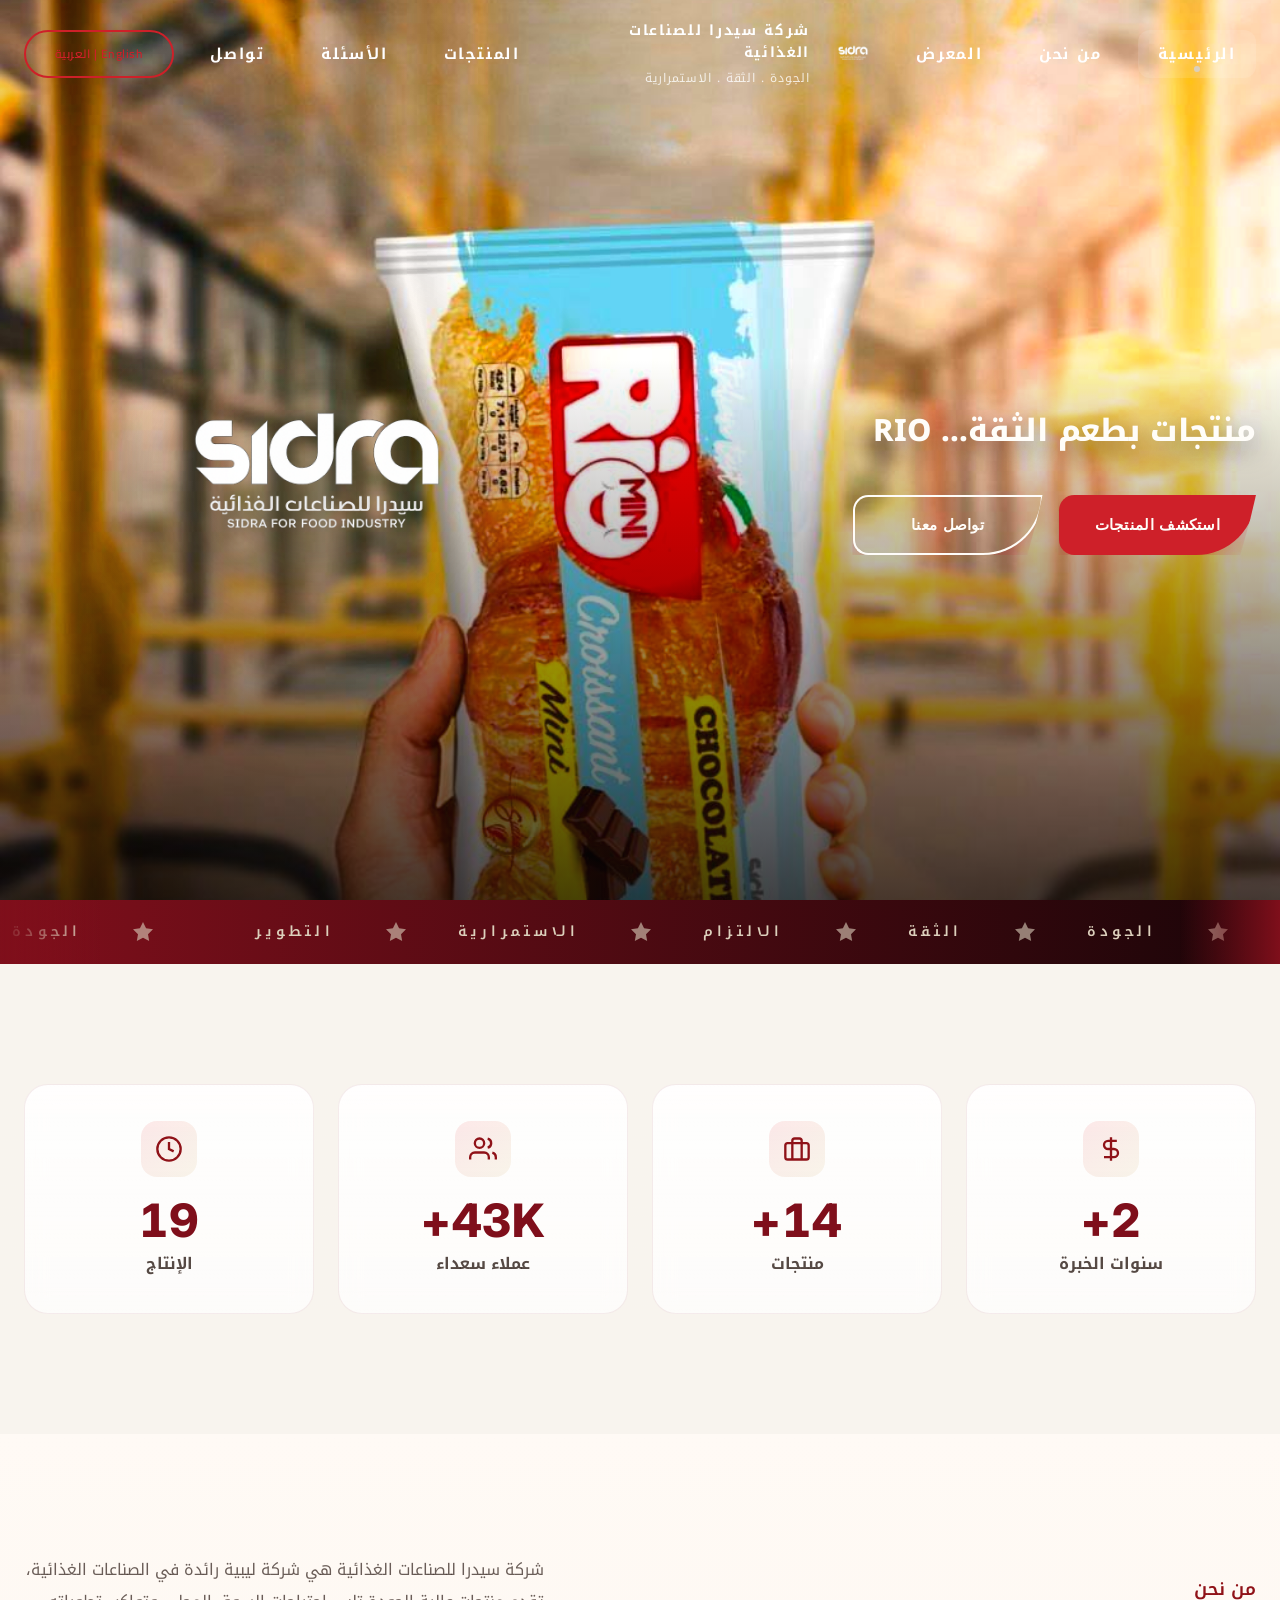
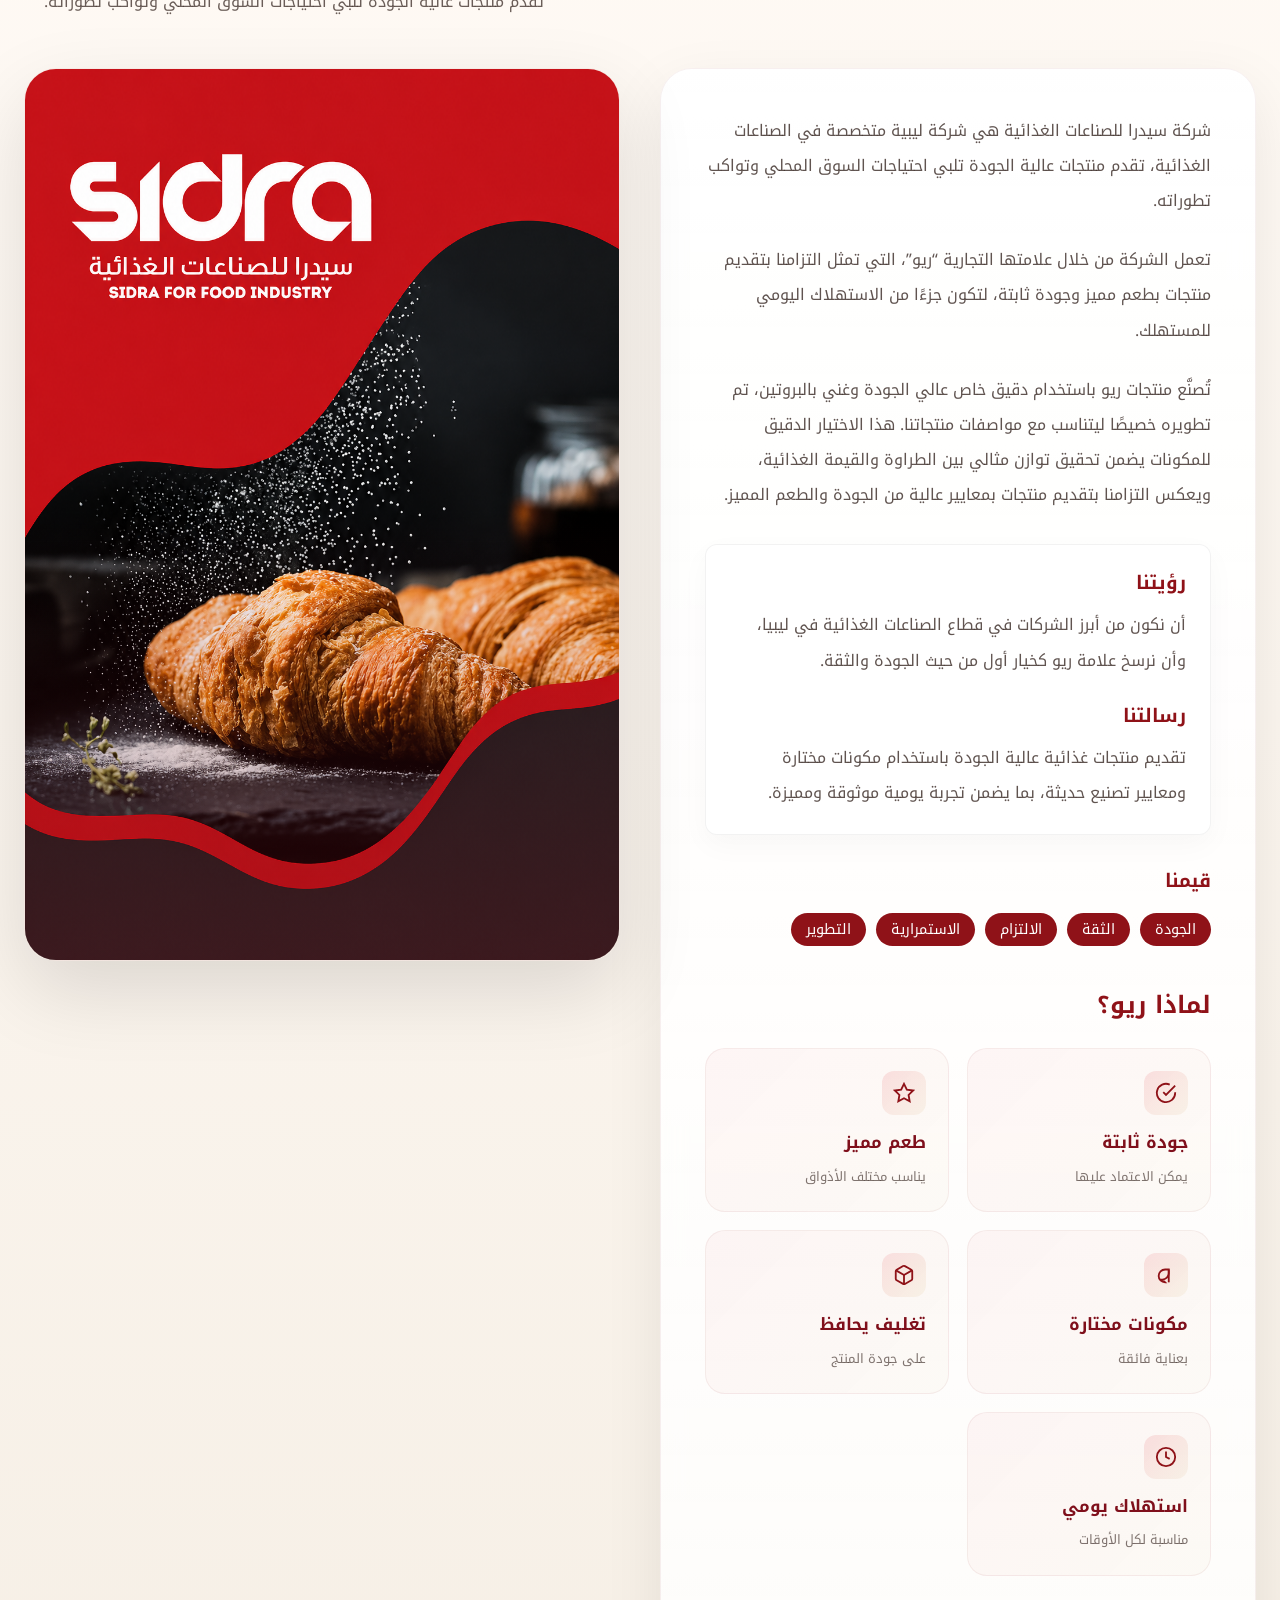
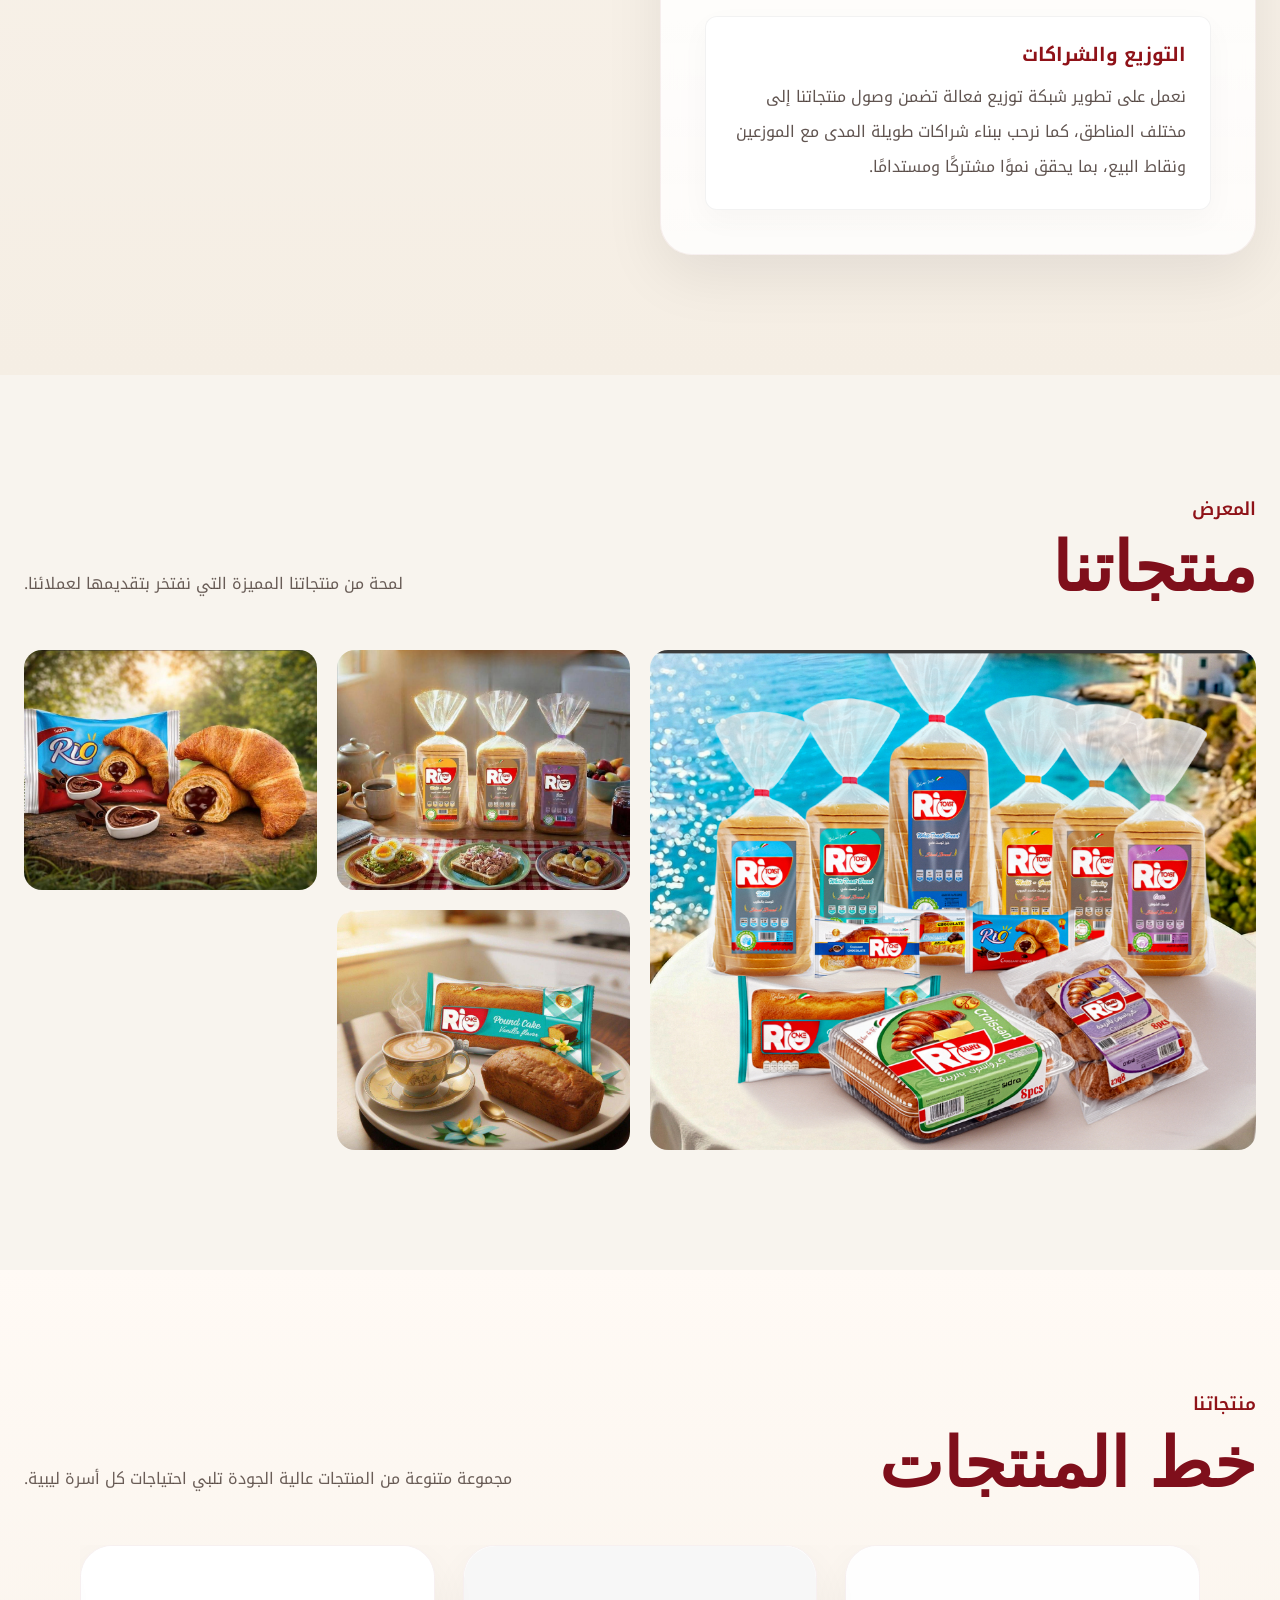
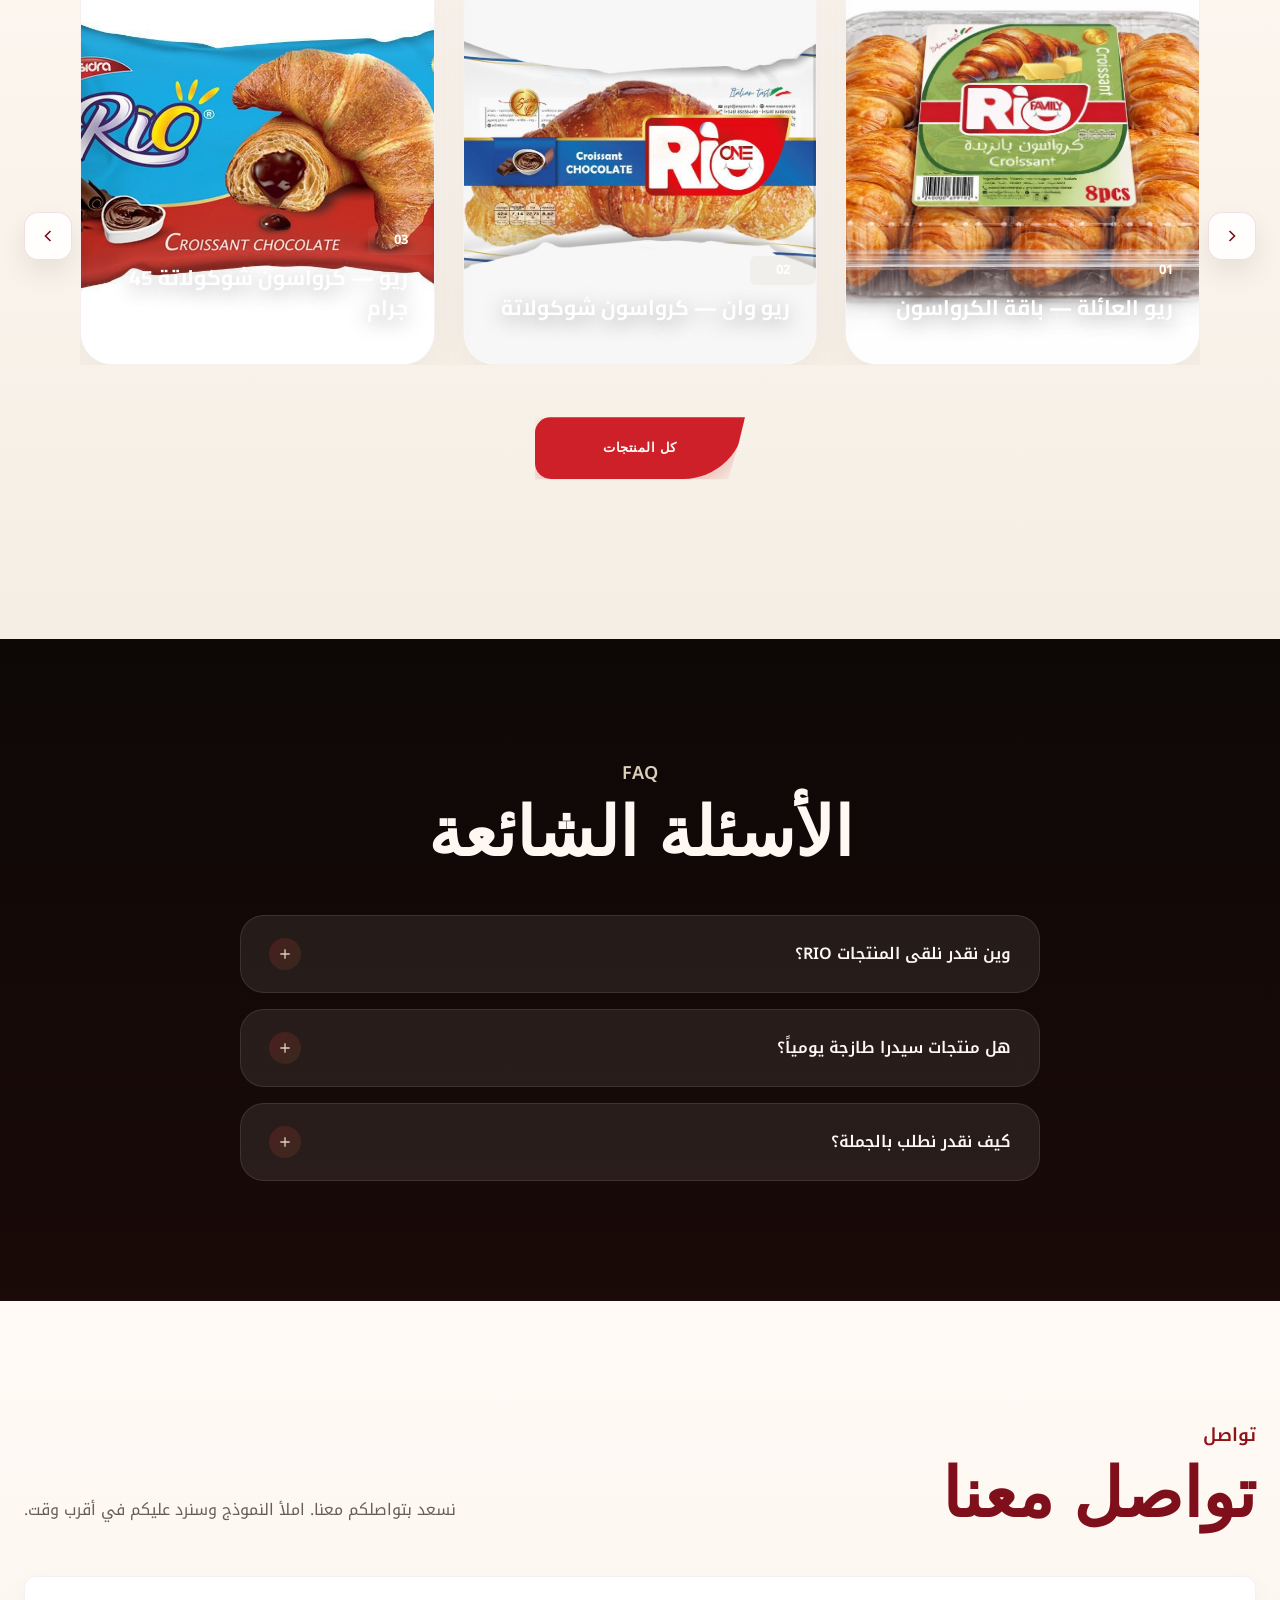
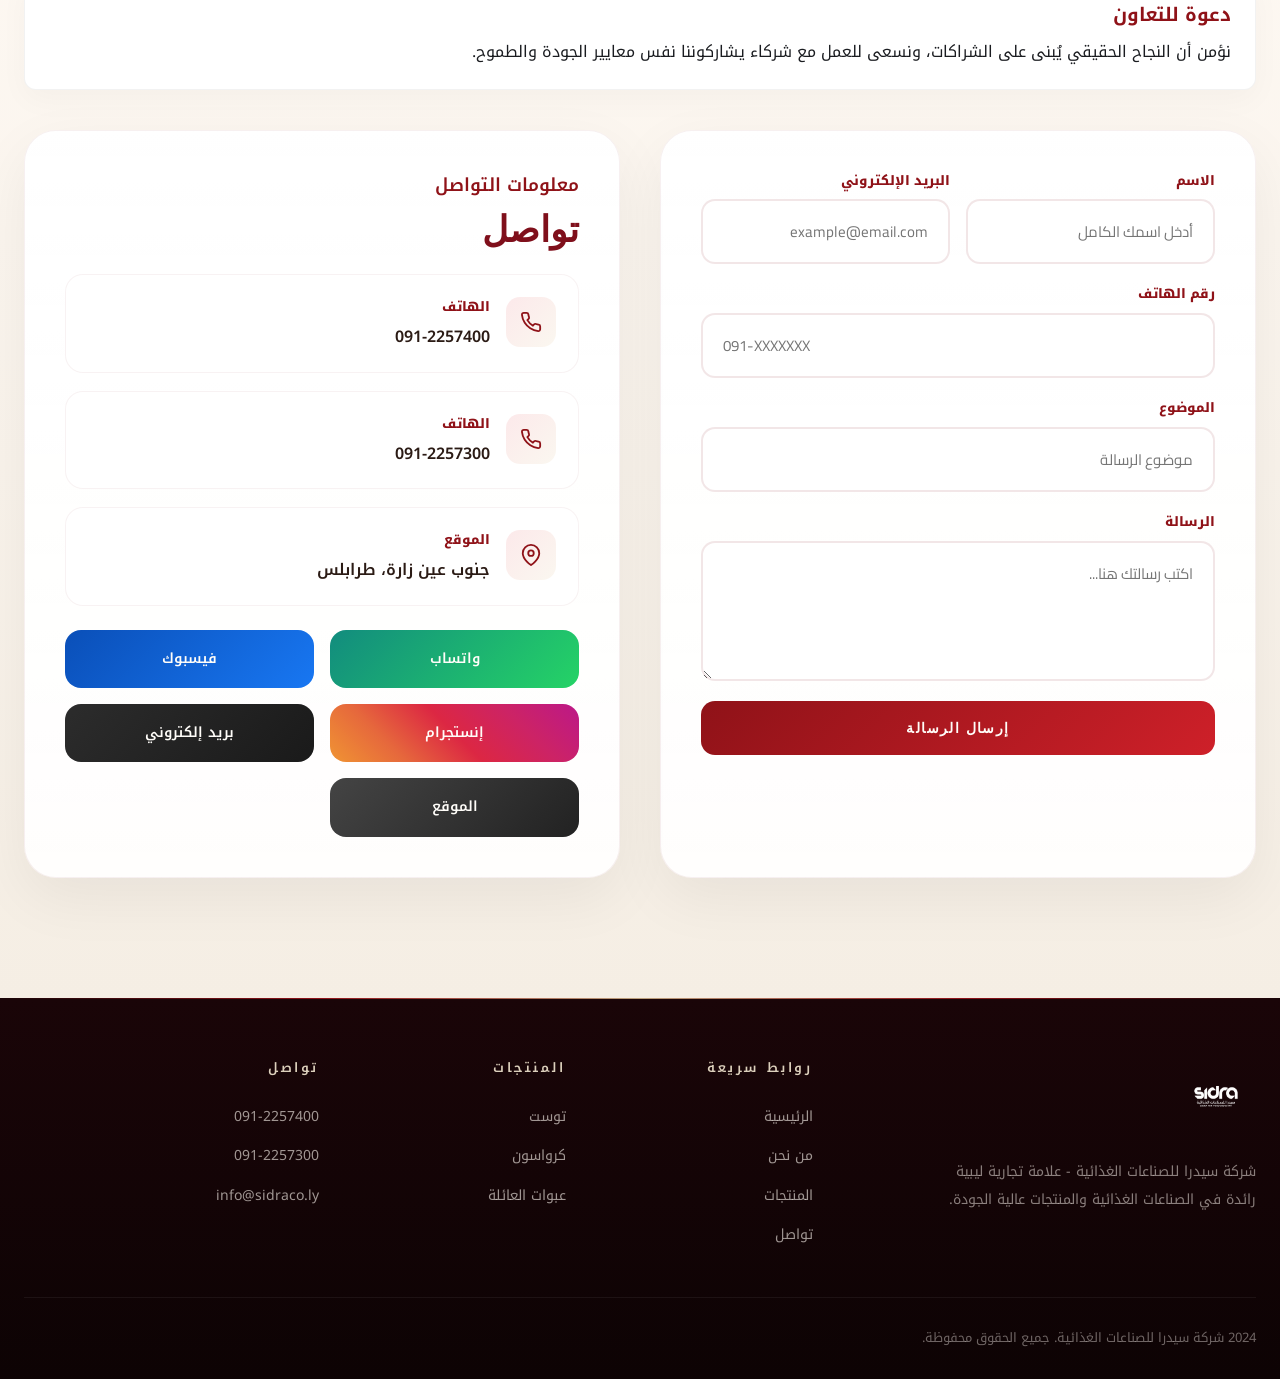
==== commit 3eabfe2c: "Update index.html" ====
--- a/index.html
+++ b/index.html
@@ -25,7 +25,7 @@
   <link rel="preconnect" href="https://fonts.googleapis.com">
   <link rel="preconnect" href="https://fonts.gstatic.com" crossorigin>
   <link
-    href="https://fonts.googleapis.com/css2?family=Noto+Kufi+Arabic:wght@400;500;600;700&family=Cormorant+Garamond:wght@500;600;700&family=Inter:wght@400;500;600;700&family=Marcellus&display=swap"
+    href="https://fonts.googleapis.com/css2?family=Cairo:wght@400;600;700&family=Noto+Kufi+Arabic:wght@400;500;600;700&family=Cormorant+Garamond:wght@500;600;700&family=Inter:wght@400;500;600;700&family=Marcellus&display=swap"
     rel="stylesheet">
 
   <!-- Main Stylesheet -->
@@ -56,8 +56,8 @@
   <header class="navbar" id="navbar">
     <div class="navbar-inner">
 
-      
-      
+
+
       <!-- Navigation Links -->
       <nav class="nav-links" id="navLinks">
         <a href="#home" class="active">Home</a>
@@ -65,18 +65,18 @@
         <a href="#gallery">Gallery</a>
 
         <!-- Brand Logo -->
-         <div class="brand-area">
-        <div class="logo-switch brand-logo">
-          <img src="images/sidra-logo.png" class="switch-img active" alt="Sidra Logo">
-          <img src="images/rio-logo.png" class="switch-img" alt="RIO Logo">
-        </div>
-        <div class="logo-wrap">
-          <div class="logo">SIDRA FOOD INDUSTRIES</div>
-          <div class="logo-sub">Quality . Trust . Continuity</div>
-        </div>
-      </div>
-
-      
+        <div class="brand-area">
+          <div class="logo-switch brand-logo">
+            <img src="images/sidra-logo.png" class="switch-img active" alt="Sidra Logo">
+            <img src="images/rio-logo.png" class="switch-img" alt="RIO Logo">
+          </div>
+          <div class="logo-wrap">
+            <div class="logo">SIDRA FOOD INDUSTRIES</div>
+            <div class="logo-sub">Quality . Trust . Continuity</div>
+          </div>
+        </div>
+
+
         <a href="products.html">Products</a>
         <a href="#faq">FAQ</a>
         <a href="#contact">Contact</a>
@@ -278,42 +278,67 @@
           <h2 class="en-title"></h2>
         </div>
         <p class="section-intro">
-          شركة سيدرا للصناعات الغذائية هي شركة ليبية رائدة في الصناعات الغذائية، تقدم منتجات عالية الجودة تلبي احتياجات السوق المحلي وتواكب تطوراته.
+          شركة سيدرا للصناعات الغذائية هي شركة ليبية رائدة في الصناعات الغذائية، تقدم منتجات عالية الجودة تلبي احتياجات
+          السوق المحلي وتواكب تطوراته.
         </p>
       </div>
 
       <div class="about-grid">
         <div class="about-card reveal">
           <p class="about-p1">
-            شركة سيدرا للصناعات الغذائية هي شركة ليبية متخصصة في الصناعات الغذائية، تقدم منتجات عالية الجودة تلبي احتياجات السوق المحلي وتواكب تطوراته.
+            شركة سيدرا للصناعات الغذائية هي شركة ليبية متخصصة في الصناعات الغذائية، تقدم منتجات عالية الجودة تلبي
+            احتياجات السوق المحلي وتواكب تطوراته.
           </p>
           <p class="about-p2">
-            تعمل الشركة من خلال علامتها التجارية “ريو”، التي تمثل التزامنا بتقديم منتجات بطعم مميز وجودة ثابتة، لتكون جزءًا من الاستهلاك اليومي للمستهلك.
-          </p> 
+            تعمل الشركة من خلال علامتها التجارية “ريو”، التي تمثل التزامنا بتقديم منتجات بطعم مميز وجودة ثابتة، لتكون
+            جزءًا من الاستهلاك اليومي للمستهلك.
+          </p>
           <p class="about-p3 flour-text">
-            تُصنَّع منتجات ريو باستخدام دقيق خاص عالي الجودة وغني بالبروتين، تم تطويره خصيصًا ليتناسب مع مواصفات منتجاتنا. هذا الاختيار الدقيق للمكونات يضمن تحقيق توازن مثالي بين الطراوة والقيمة الغذائية، ويعكس التزامنا بتقديم منتجات بمعايير عالية من الجودة والطعم المميز.
+            تُصنَّع منتجات ريو باستخدام دقيق خاص عالي الجودة وغني بالبروتين، تم تطويره خصيصًا ليتناسب مع مواصفات
+            منتجاتنا. هذا الاختيار الدقيق للمكونات يضمن تحقيق توازن مثالي بين الطراوة والقيمة الغذائية، ويعكس التزامنا
+            بتقديم منتجات بمعايير عالية من الجودة والطعم المميز.
           </p>
 
-          <div class="mission-vision-box" style="margin-top: 2rem; padding: 1.5rem; background: #ffffff; border-radius: 12px; border: 1px solid rgba(0,0,0,0.05); box-shadow: 0 10px 30px rgba(0,0,0,0.03);">
-            <h3 class="vision-title" style="color: var(--red-2); margin-bottom: 0.5rem; font-family: 'Noto Kufi Arabic', sans-serif;">رؤيتنا</h3>
-            <p class="vision-text" style="margin-bottom: 1.5rem;">أن نكون من أبرز الشركات في قطاع الصناعات الغذائية في ليبيا، وأن نرسخ علامة ريو كخيار أول من حيث الجودة والثقة.</p>
-            
-            <h3 class="mission-title" style="color: var(--red-2); margin-bottom: 0.5rem; font-family: 'Noto Kufi Arabic', sans-serif;">رسالتنا</h3>
-            <p class="mission-text" style="margin-bottom: 0;">تقديم منتجات غذائية عالية الجودة باستخدام مكونات مختارة ومعايير تصنيع حديثة، بما يضمن تجربة يومية موثوقة ومميزة.</p>
+          <div class="mission-vision-box"
+            style="margin-top: 2rem; padding: 1.5rem; background: #ffffff; border-radius: 12px; border: 1px solid rgba(0,0,0,0.05); box-shadow: 0 10px 30px rgba(0,0,0,0.03);">
+            <h3 class="vision-title"
+              style="color: var(--red-2); margin-bottom: 0.5rem; font-family: 'Noto Kufi Arabic', sans-serif;">رؤيتنا
+            </h3>
+            <p class="vision-text" style="margin-bottom: 1.5rem;">أن نكون من أبرز الشركات في قطاع الصناعات الغذائية في
+              ليبيا، وأن نرسخ علامة ريو كخيار أول من حيث الجودة والثقة.</p>
+
+            <h3 class="mission-title"
+              style="color: var(--red-2); margin-bottom: 0.5rem; font-family: 'Noto Kufi Arabic', sans-serif;">رسالتنا
+            </h3>
+            <p class="mission-text" style="margin-bottom: 0;">تقديم منتجات غذائية عالية الجودة باستخدام مكونات مختارة
+              ومعايير تصنيع حديثة، بما يضمن تجربة يومية موثوقة ومميزة.</p>
           </div>
 
           <div style="margin-top: 2rem;">
-            <h3 class="values-title" style="color: var(--red-2); margin-bottom: 1rem; font-family: 'Noto Kufi Arabic', sans-serif;">قيمنا</h3>
+            <h3 class="values-title"
+              style="color: var(--red-2); margin-bottom: 1rem; font-family: 'Noto Kufi Arabic', sans-serif;">قيمنا</h3>
             <ul class="values-list" style="display: flex; flex-wrap: wrap; gap: 10px; list-style: none; padding: 0;">
-              <li class="value-item" style="background: var(--red-2); color: white; padding: 5px 15px; border-radius: 20px; font-size: 0.9rem;">الجودة</li>
-              <li class="value-item" style="background: var(--red-2); color: white; padding: 5px 15px; border-radius: 20px; font-size: 0.9rem;">الثقة</li>
-              <li class="value-item" style="background: var(--red-2); color: white; padding: 5px 15px; border-radius: 20px; font-size: 0.9rem;">الالتزام</li>
-              <li class="value-item" style="background: var(--red-2); color: white; padding: 5px 15px; border-radius: 20px; font-size: 0.9rem;">الاستمرارية</li>
-              <li class="value-item" style="background: var(--red-2); color: white; padding: 5px 15px; border-radius: 20px; font-size: 0.9rem;">التطوير</li>
+              <li class="value-item"
+                style="background: var(--red-2); color: white; padding: 5px 15px; border-radius: 20px; font-size: 0.9rem;">
+                الجودة</li>
+              <li class="value-item"
+                style="background: var(--red-2); color: white; padding: 5px 15px; border-radius: 20px; font-size: 0.9rem;">
+                الثقة</li>
+              <li class="value-item"
+                style="background: var(--red-2); color: white; padding: 5px 15px; border-radius: 20px; font-size: 0.9rem;">
+                الالتزام</li>
+              <li class="value-item"
+                style="background: var(--red-2); color: white; padding: 5px 15px; border-radius: 20px; font-size: 0.9rem;">
+                الاستمرارية</li>
+              <li class="value-item"
+                style="background: var(--red-2); color: white; padding: 5px 15px; border-radius: 20px; font-size: 0.9rem;">
+                التطوير</li>
             </ul>
           </div>
 
-          <h3 class="why-rio-title" style="margin-top: 2.5rem; color: var(--red-2); font-size: 1.5rem; font-family: 'Noto Kufi Arabic', sans-serif;">لماذا ريو؟</h3>
+          <h3 class="why-rio-title"
+            style="margin-top: 2.5rem; color: var(--red-2); font-size: 1.5rem; font-family: 'Noto Kufi Arabic', sans-serif;">
+            لماذا ريو؟</h3>
           <div class="about-features" style="margin-top: 1.5rem;">
             <div class="feature">
               <div class="feature-icon">
@@ -349,7 +374,9 @@
             <div class="feature">
               <div class="feature-icon">
                 <svg viewBox="0 0 24 24" fill="none" stroke="currentColor" stroke-width="2">
-                  <path d="M21 16V8a2 2 0 0 0-1-1.73l-7-4a2 2 0 0 0-2 0l-7 4A2 2 0 0 0 3 8v8a2 2 0 0 0 1 1.73l7 4a2 2 0 0 0 2 0l7-4A2 2 0 0 0 21 16z"></path>
+                  <path
+                    d="M21 16V8a2 2 0 0 0-1-1.73l-7-4a2 2 0 0 0-2 0l-7 4A2 2 0 0 0 3 8v8a2 2 0 0 0 1 1.73l7 4a2 2 0 0 0 2 0l7-4A2 2 0 0 0 21 16z">
+                  </path>
                   <polyline points="3.27 6.96 12 12.01 20.73 6.96"></polyline>
                   <line x1="12" y1="22.08" x2="12" y2="12"></line>
                 </svg>
@@ -368,10 +395,15 @@
               <p class="feature-d5">مناسبة لكل الأوقات</p>
             </div>
           </div>
-          
-          <div class="distribution-box" style="margin-top: 2.5rem; padding: 1.5rem; background: #ffffff; border-radius: 12px; border: 1px solid rgba(0,0,0,0.05); box-shadow: 0 10px 30px rgba(0,0,0,0.03);">
-            <h3 class="distribution-title" style="color: var(--red-2); margin-bottom: 0.5rem; font-family: 'Noto Kufi Arabic', sans-serif;">التوزيع والشراكات</h3>
-            <p class="distribution-text" style="margin-bottom: 0;">نعمل على تطوير شبكة توزيع فعالة تضمن وصول منتجاتنا إلى مختلف المناطق، كما نرحب ببناء شراكات طويلة المدى مع الموزعين ونقاط البيع، بما يحقق نموًا مشتركًا ومستدامًا.</p>
+
+          <div class="distribution-box"
+            style="margin-top: 2.5rem; padding: 1.5rem; background: #ffffff; border-radius: 12px; border: 1px solid rgba(0,0,0,0.05); box-shadow: 0 10px 30px rgba(0,0,0,0.03);">
+            <h3 class="distribution-title"
+              style="color: var(--red-2); margin-bottom: 0.5rem; font-family: 'Noto Kufi Arabic', sans-serif;">التوزيع
+              والشراكات</h3>
+            <p class="distribution-text" style="margin-bottom: 0;">نعمل على تطوير شبكة توزيع فعالة تضمن وصول منتجاتنا
+              إلى مختلف المناطق، كما نرحب ببناء شراكات طويلة المدى مع الموزعين ونقاط البيع، بما يحقق نموًا مشتركًا
+              ومستدامًا.</p>
           </div>
 
         </div>
@@ -400,16 +432,20 @@
 
       <div class="gallery-grid reveal">
         <div class="gallery-item" style="position: relative; border-radius: 18px; overflow: hidden; background: #000;">
-          <img src="images/hero1-bg.png" alt="Gallery Image 1" style="width: 100%; height: 100%; object-fit: cover; display: block; opacity: 1; transition: transform 0.5s ease;">
+          <img src="images/hero1-bg.png" alt="Gallery Image 1"
+            style="width: 100%; height: 100%; object-fit: cover; display: block; opacity: 1; transition: transform 0.5s ease;">
         </div>
         <div class="gallery-item" style="position: relative; border-radius: 18px; overflow: hidden; background: #000;">
-          <img src="images/hero2-bg.png" alt="Gallery Image 2" style="width: 100%; height: 100%; object-fit: cover; display: block; opacity: 1; transition: transform 0.5s ease;">
+          <img src="images/hero2-bg.png" alt="Gallery Image 2"
+            style="width: 100%; height: 100%; object-fit: cover; display: block; opacity: 1; transition: transform 0.5s ease;">
         </div>
         <div class="gallery-item" style="position: relative; border-radius: 18px; overflow: hidden; background: #000;">
-          <img src="images/hero3-bg.png" alt="Gallery Image 3" style="width: 100%; height: 100%; object-fit: cover; display: block; opacity: 1; transition: transform 0.5s ease;">
+          <img src="images/hero3-bg.png" alt="Gallery Image 3"
+            style="width: 100%; height: 100%; object-fit: cover; display: block; opacity: 1; transition: transform 0.5s ease;">
         </div>
         <div class="gallery-item" style="position: relative; border-radius: 18px; overflow: hidden; background: #000;">
-          <img src="images/her3-bg.png" alt="Gallery Image 4" style="width: 100%; height: 100%; object-fit: cover; display: block; opacity: 1; transition: transform 0.5s ease;">
+          <img src="images/her3-bg.png" alt="Gallery Image 4"
+            style="width: 100%; height: 100%; object-fit: cover; display: block; opacity: 1; transition: transform 0.5s ease;">
         </div>
       </div>
     </div>
@@ -447,80 +483,102 @@
         <div class="products-swiper-viewport">
           <div class="products-swiper-track" id="productsSwiperTrack">
             <article class="product-card products-swiper-slide">
-              <div class="product-image"><img src="images/RioImages/photo_2026-04-15_20-33-02.jpg" alt="Rio Family Croissant Bucket" loading="lazy"></div>
+              <div class="product-image"><img src="images/RioImages/photo_2026-04-15_20-33-02.jpg"
+                  alt="Rio Family Croissant Bucket" loading="lazy"></div>
               <div class="product-index">01</div>
               <h3>Rio Family — Croissant Bucket</h3>
-              <p>كرواسون بالزبدة عبوة العائلة — 8 قطع في صينية شفافة. هش ومقرمش في كل قضمة.<br><span class="product-nutrition">8 pcs | Butter Croissant | كرواسون بالزبدة | Italian Taste</span></p>
+              <p>كرواسون بالزبدة عبوة العائلة — 8 قطع في صينية شفافة. هش ومقرمش في كل قضمة.<br><span
+                  class="product-nutrition">8 pcs | Butter Croissant | كرواسون بالزبدة | Italian Taste</span></p>
               <span class="product-tag">Family Pack — 8 pcs</span>
             </article>
             <article class="product-card products-swiper-slide">
-              <div class="product-image"><img src="images/RioImages/photo_2026-04-15_19-39-06.jpg" alt="Rio ONE Croissant Chocolate" loading="lazy"></div>
+              <div class="product-image"><img src="images/RioImages/photo_2026-04-15_19-39-06.jpg"
+                  alt="Rio ONE Croissant Chocolate" loading="lazy"></div>
               <div class="product-index">02</div>
               <h3>Rio ONE — Croissant Chocolate</h3>
-              <p>كرواسون شوكولاتة بحجم كبير — عجينة ذهبية هشة محشوة بكريمة الشوكولاتة الإيطالية.<br><span class="product-nutrition">طاقة: 424 kcal | دهون: 22.73g | بروتين: 8.62g | Italian Taste</span></p>
+              <p>كرواسون شوكولاتة بحجم كبير — عجينة ذهبية هشة محشوة بكريمة الشوكولاتة الإيطالية.<br><span
+                  class="product-nutrition">طاقة: 424 kcal | دهون: 22.73g | بروتين: 8.62g | Italian Taste</span></p>
               <span class="product-tag">Chocolate</span>
             </article>
             <article class="product-card products-swiper-slide">
-              <div class="product-image"><img src="images/RioImages/photo_2026-04-15_19-39-08.jpg" alt="Rio Croissant Chocolate 45g" loading="lazy"></div>
+              <div class="product-image"><img src="images/RioImages/photo_2026-04-15_19-39-08.jpg"
+                  alt="Rio Croissant Chocolate 45g" loading="lazy"></div>
               <div class="product-index">03</div>
               <h3>Rio — Croissant Chocolate 45g</h3>
-              <p>كرواسون شوكولاتة فردي 45 جرام — قلب محشو بكريمة شوكولاتة داكنة لذيذة.<br><span class="product-nutrition">45g | كرواسون شوكولاتة | Rio Sidra | No.1 Choice</span></p>
+              <p>كرواسون شوكولاتة فردي 45 جرام — قلب محشو بكريمة شوكولاتة داكنة لذيذة.<br><span
+                  class="product-nutrition">45g | كرواسون شوكولاتة | Rio Sidra | No.1 Choice</span></p>
               <span class="product-tag">Chocolate 45g</span>
             </article>
             <article class="product-card products-swiper-slide">
-              <div class="product-image"><img src="images/RioImages/photo_2026-04-15_20-32-44.jpg" alt="Rio Mini Croissant Chocolate" loading="lazy"></div>
+              <div class="product-image"><img src="images/RioImages/photo_2026-04-15_20-32-44.jpg"
+                  alt="Rio Mini Croissant Chocolate" loading="lazy"></div>
               <div class="product-index">04</div>
               <h3>Rio Mini — Croissant Chocolate</h3>
-              <p>ميني كرواسون شوكولاتة — حجم صغير بطعم كبير. مثالي كوجبة خفيفة في أي وقت.<br><span class="product-nutrition">طاقة: 424 kcal | دهون: 22.73g | بروتين: 8.62g | Mini Size</span></p>
+              <p>ميني كرواسون شوكولاتة — حجم صغير بطعم كبير. مثالي كوجبة خفيفة في أي وقت.<br><span
+                  class="product-nutrition">طاقة: 424 kcal | دهون: 22.73g | بروتين: 8.62g | Mini Size</span></p>
               <span class="product-tag">Mini Chocolate</span>
             </article>
             <article class="product-card products-swiper-slide">
-              <div class="product-image"><img src="images/RioImages/photo_2026-04-15_19-39-13.jpg" alt="Rio Cake Pound Cake Vanilla" loading="lazy"></div>
+              <div class="product-image"><img src="images/RioImages/photo_2026-04-15_19-39-13.jpg"
+                  alt="Rio Cake Pound Cake Vanilla" loading="lazy"></div>
               <div class="product-index">05</div>
               <h3>Rio Cake — Pound Cake Vanilla</h3>
-              <p>كيك الفانيليا الإيطالي — نعومة لا مثيل لها بعجينة ذهبية مخبوزة بعناية.<br><span class="product-nutrition">طاقة: 337 kcal | دهون: 11.5g | بروتين: 2g | Italian Taste</span></p>
+              <p>كيك الفانيليا الإيطالي — نعومة لا مثيل لها بعجينة ذهبية مخبوزة بعناية.<br><span
+                  class="product-nutrition">طاقة: 337 kcal | دهون: 11.5g | بروتين: 2g | Italian Taste</span></p>
               <span class="product-tag">Italian Taste</span>
             </article>
             <article class="product-card products-swiper-slide">
-              <div class="product-image"><img src="images/RioImages/photo_2026-04-15_19-39-31.jpg" alt="Rio Toast Milk" loading="lazy"></div>
+              <div class="product-image"><img src="images/RioImages/photo_2026-04-15_19-39-31.jpg" alt="Rio Toast Milk"
+                  loading="lazy"></div>
               <div class="product-index">06</div>
               <h3>Rio Toast Milk</h3>
-              <p>توست بالحليب — شرائح طازجة ناعمة مثالية لكل وجبة.<br><span class="product-nutrition">طاقة: 284 kcal | دهون: 1.69g | سكر: 5g | صوديوم: 59mg</span></p>
+              <p>توست بالحليب — شرائح طازجة ناعمة مثالية لكل وجبة.<br><span class="product-nutrition">طاقة: 284 kcal |
+                  دهون: 1.69g | سكر: 5g | صوديوم: 59mg</span></p>
               <span class="product-tag">Fresh &amp; Tasty</span>
             </article>
             <article class="product-card products-swiper-slide">
-              <div class="product-image"><img src="images/RioImages/photo_2026-04-15_20-32-07.jpg" alt="Rio Toast White" loading="lazy"></div>
+              <div class="product-image"><img src="images/RioImages/photo_2026-04-15_20-32-07.jpg" alt="Rio Toast White"
+                  loading="lazy"></div>
               <div class="product-index">07</div>
               <h3>Rio Toast White</h3>
-              <p>توست عادي — أبيض ناعم مثالي لكل الوجبات.<br><span class="product-nutrition">طاقة: 284 kcal | دهون: 1.69g | دهون مشبعة: 0.29g</span></p>
+              <p>توست عادي — أبيض ناعم مثالي لكل الوجبات.<br><span class="product-nutrition">طاقة: 284 kcal | دهون:
+                  1.69g | دهون مشبعة: 0.29g</span></p>
               <span class="product-tag">Best Seller</span>
             </article>
             <article class="product-card products-swiper-slide">
-              <div class="product-image"><img src="images/RioImages/photo_2026-04-15_20-32-20.jpg" alt="Rio Toast White Teal" loading="lazy"></div>
+              <div class="product-image"><img src="images/RioImages/photo_2026-04-15_20-32-20.jpg"
+                  alt="Rio Toast White Teal" loading="lazy"></div>
               <div class="product-index">08</div>
               <h3>Rio Toast White</h3>
-              <p>توست عادي بتغليف مميز — Italian Taste بلمسة ليبية أصيلة.<br><span class="product-nutrition">طاقة: 284 kcal | Italian Taste | Sidra</span></p>
+              <p>توست عادي بتغليف مميز — Italian Taste بلمسة ليبية أصيلة.<br><span class="product-nutrition">طاقة: 284
+                  kcal | Italian Taste | Sidra</span></p>
               <span class="product-tag">Italian Taste</span>
             </article>
             <article class="product-card products-swiper-slide">
-              <div class="product-image"><img src="images/RioImages/photo_2026-04-15_20-32-37.jpg" alt="Rio Toast Oats" loading="lazy"></div>
+              <div class="product-image"><img src="images/RioImages/photo_2026-04-15_20-32-37.jpg" alt="Rio Toast Oats"
+                  loading="lazy"></div>
               <div class="product-index">09</div>
               <h3>Rio Toast Oats</h3>
-              <p>توست الشوفان — غني بالألياف للشعور بالشبع لفترة أطول.<br><span class="product-nutrition">طاقة: 284 kcal | دهون: 1.69g | سكر: 5g | صوديوم: 3%</span></p>
+              <p>توست الشوفان — غني بالألياف للشعور بالشبع لفترة أطول.<br><span class="product-nutrition">طاقة: 284 kcal
+                  | دهون: 1.69g | سكر: 5g | صوديوم: 3%</span></p>
               <span class="product-tag">Healthy Choice</span>
             </article>
             <article class="product-card products-swiper-slide">
-              <div class="product-image"><img src="images/RioImages/photo_2026-04-15_20-32-50.jpg" alt="Rio Toast Barley" loading="lazy"></div>
+              <div class="product-image"><img src="images/RioImages/photo_2026-04-15_20-32-50.jpg"
+                  alt="Rio Toast Barley" loading="lazy"></div>
               <div class="product-index">10</div>
               <h3>Rio Toast Barley</h3>
-              <p>توست الشعير — نكهة طبيعية مميزة وغنية بالمعادن الضرورية.<br><span class="product-nutrition">طاقة: 284 kcal | دهون: 1.69g | Sliced Toast</span></p>
+              <p>توست الشعير — نكهة طبيعية مميزة وغنية بالمعادن الضرورية.<br><span class="product-nutrition">طاقة: 284
+                  kcal | دهون: 1.69g | Sliced Toast</span></p>
               <span class="product-tag">Natural</span>
             </article>
             <article class="product-card products-swiper-slide">
-              <div class="product-image"><img src="images/RioImages/photo_2026-04-15_20-32-56.jpg" alt="Rio Toast Multi-Grain" loading="lazy"></div>
+              <div class="product-image"><img src="images/RioImages/photo_2026-04-15_20-32-56.jpg"
+                  alt="Rio Toast Multi-Grain" loading="lazy"></div>
               <div class="product-index">11</div>
               <h3>Rio Toast Multi-Grain</h3>
-              <p>توست متعدد الحبوب — مزيج غني من الحبوب الكاملة لصحة أفضل.<br><span class="product-nutrition">طاقة: 284 kcal | توست متعدد الحبوب | Italian Taste</span></p>
+              <p>توست متعدد الحبوب — مزيج غني من الحبوب الكاملة لصحة أفضل.<br><span class="product-nutrition">طاقة: 284
+                  kcal | توست متعدد الحبوب | Italian Taste</span></p>
               <span class="product-tag">Multi-Grain</span>
             </article>
           </div>
@@ -611,9 +669,13 @@
         </p>
       </div>
 
-      <div class="cooperation-box" style="margin-bottom: 2.5rem; padding: 1.5rem; background: #ffffff; border-radius: 12px; border: 1px solid rgba(0,0,0,0.05); box-shadow: 0 10px 30px rgba(0,0,0,0.03);">
-        <h3 class="cooperation-title" style="color: var(--red-2); margin-bottom: 0.5rem; font-family: 'Noto Kufi Arabic', sans-serif;">دعوة للتعاون</h3>
-        <p class="cooperation-text" style="margin-bottom: 0;">نؤمن أن النجاح الحقيقي يُبنى على الشراكات، ونسعى للعمل مع شركاء يشاركوننا نفس معايير الجودة والطموح.</p>
+      <div class="cooperation-box"
+        style="margin-bottom: 2.5rem; padding: 1.5rem; background: #ffffff; border-radius: 12px; border: 1px solid rgba(0,0,0,0.05); box-shadow: 0 10px 30px rgba(0,0,0,0.03);">
+        <h3 class="cooperation-title"
+          style="color: var(--red-2); margin-bottom: 0.5rem; font-family: 'Noto Kufi Arabic', sans-serif;">دعوة للتعاون
+        </h3>
+        <p class="cooperation-text" style="margin-bottom: 0;">نؤمن أن النجاح الحقيقي يُبنى على الشراكات، ونسعى للعمل مع
+          شركاء يشاركوننا نفس معايير الجودة والطموح.</p>
       </div>
 
       <div class="contact-wrap">
@@ -709,23 +771,41 @@
 
           <div class="quick-links">
             <a class="quick-link whatsapp" target="_blank" href="https://wa.me/218912257400">
-              <svg width="20" height="20" viewBox="0 0 24 24" fill="none" stroke="currentColor" stroke-width="2"><path d="M22 16.92v3a2 2 0 0 1-2.18 2 19.79 19.79 0 0 1-8.63-3.07 19.5 19.5 0 0 1-6-6 19.79 19.79 0 0 1-3.07-8.67A2 2 0 0 1 4.11 2h3a2 2 0 0 1 2 1.72 12.84 12.84 0 0 0 .7 2.81 2 2 0 0 1-.45 2.11L8.09 9.91a16 16 0 0 0 6 6l1.27-1.27a2 2 0 0 1 2.11-.45 12.84 12.84 0 0 0 2.81.7A2 2 0 0 1 22 16.92z"></path></svg>
+              <svg width="20" height="20" viewBox="0 0 24 24" fill="none" stroke="currentColor" stroke-width="2">
+                <path
+                  d="M22 16.92v3a2 2 0 0 1-2.18 2 19.79 19.79 0 0 1-8.63-3.07 19.5 19.5 0 0 1-6-6 19.79 19.79 0 0 1-3.07-8.67A2 2 0 0 1 4.11 2h3a2 2 0 0 1 2 1.72 12.84 12.84 0 0 0 .7 2.81 2 2 0 0 1-.45 2.11L8.09 9.91a16 16 0 0 0 6 6l1.27-1.27a2 2 0 0 1 2.11-.45 12.84 12.84 0 0 0 2.81.7A2 2 0 0 1 22 16.92z">
+                </path>
+              </svg>
               WhatsApp
             </a>
             <a class="quick-link facebook" target="_blank" href="https://www.facebook.com/share/1RaJd8yqqZ/">
-              <svg width="20" height="20" viewBox="0 0 24 24" fill="none" stroke="currentColor" stroke-width="2"><path d="M18 2h-3a5 5 0 0 0-5 5v3H7v4h3v8h4v-8h3l1-4h-4V7a1 1 0 0 1 1-1h3z"></path></svg>
+              <svg width="20" height="20" viewBox="0 0 24 24" fill="none" stroke="currentColor" stroke-width="2">
+                <path d="M18 2h-3a5 5 0 0 0-5 5v3H7v4h3v8h4v-8h3l1-4h-4V7a1 1 0 0 1 1-1h3z"></path>
+              </svg>
               Facebook
             </a>
-            <a class="quick-link instagram" target="_blank" href="https://www.instagram.com/rioprodcuts?igsh=a3VncmprcWNoNWlm">
-              <svg width="20" height="20" viewBox="0 0 24 24" fill="none" stroke="currentColor" stroke-width="2"><rect x="2" y="2" width="20" height="20" rx="5" ry="5"></rect><path d="M16 11.37A4 4 0 1 1 12.63 8 4 4 0 0 1 16 11.37z"></path><line x1="17.5" y1="6.5" x2="17.51" y2="6.5"></line></svg>
+            <a class="quick-link instagram" target="_blank"
+              href="https://www.instagram.com/rioprodcuts?igsh=a3VncmprcWNoNWlm">
+              <svg width="20" height="20" viewBox="0 0 24 24" fill="none" stroke="currentColor" stroke-width="2">
+                <rect x="2" y="2" width="20" height="20" rx="5" ry="5"></rect>
+                <path d="M16 11.37A4 4 0 1 1 12.63 8 4 4 0 0 1 16 11.37z"></path>
+                <line x1="17.5" y1="6.5" x2="17.51" y2="6.5"></line>
+              </svg>
               Instagram
             </a>
             <a class="quick-link email" href="mailto:info@sidraco.ly">
-              <svg width="20" height="20" viewBox="0 0 24 24" fill="none" stroke="currentColor" stroke-width="2"><path d="M4 4h16c1.1 0 2 .9 2 2v12c0 1.1-.9 2-2 2H4c-1.1 0-2-.9-2-2V6c0-1.1.9-2 2-2z"></path><polyline points="22,6 12,13 2,6"></polyline></svg>
+              <svg width="20" height="20" viewBox="0 0 24 24" fill="none" stroke="currentColor" stroke-width="2">
+                <path d="M4 4h16c1.1 0 2 .9 2 2v12c0 1.1-.9 2-2 2H4c-1.1 0-2-.9-2-2V6c0-1.1.9-2 2-2z"></path>
+                <polyline points="22,6 12,13 2,6"></polyline>
+              </svg>
               Email
             </a>
-            <a class="quick-link map" target="_blank" href="https://www.google.com/maps/search/?api=1&query=South+ain+zara,+Tripoli,+Libya">
-              <svg width="20" height="20" viewBox="0 0 24 24" fill="none" stroke="currentColor" stroke-width="2"><path d="M21 10c0 7-9 13-9 13s-9-6-9-13a9 9 0 0 1 18 0z"></path><circle cx="12" cy="10" r="3"></circle></svg>
+            <a class="quick-link map" target="_blank"
+              href="https://www.google.com/maps/search/?api=1&query=South+ain+zara,+Tripoli,+Libya">
+              <svg width="20" height="20" viewBox="0 0 24 24" fill="none" stroke="currentColor" stroke-width="2">
+                <path d="M21 10c0 7-9 13-9 13s-9-6-9-13a9 9 0 0 1 18 0z"></path>
+                <circle cx="12" cy="10" r="3"></circle>
+              </svg>
               Location
             </a>
           </div>
@@ -781,8 +861,8 @@
       </div>
 
       <div class="footer-bottom">
-        <div>2024 Sidra Food Industries. All rights reserved.</div>
-        
+        <div class="footer-company">شركة سيدرا لصناعة الغذائيات</div>
+        <div class="footer-slogan">RIO ... منتجات بطعم الثقة</div>
       </div>
     </div>
   </footer>
--- a/css/style.css
+++ b/css/style.css
@@ -1458,27 +1458,14 @@
   position: relative;
   overflow: hidden;
   box-shadow: 0 15px 50px rgba(0, 0, 0, .06);
-}
-
-.product-card::before {
-  content: '';
-  position: absolute;
-  top: 0;
-  left: 0;
-  right: 0;
-  height: 5px;
-  background: linear-gradient(90deg, var(--red-2), var(--gold), var(--red-2));
-  transform: scaleX(0);
-  transition: var(--transition-normal);
+  display: flex;
+  flex-direction: column;
+  min-height: 520px;
 }
 
 .product-card:hover {
   transform: translateY(-12px);
   box-shadow: 0 30px 70px rgba(0, 0, 0, .12);
-}
-
-.product-card:hover::before {
-  transform: scaleX(1);
 }
 
 .product-image {
@@ -1507,11 +1494,15 @@
 
 .product-index {
   color: var(--gold-soft);
-  font-size: 15px;
+  font-size: 13px;
   letter-spacing: normal;
   text-transform: none;
   margin-bottom: 12px;
-  font-weight: 600;
+  font-weight: 700;
+  background: rgba(189, 162, 126, 0.1);
+  padding: 4px 12px;
+  border-radius: 6px;
+  width: fit-content;
 }
 
 .product-card h3 {
@@ -1540,16 +1531,17 @@
 
 .product-tag {
   display: inline-block;
-  padding: 6px 15px;
+  padding: 8px 18px;
   background: linear-gradient(135deg, rgba(225, 38, 52, .09), rgba(198, 154, 61, .07));
   border: 1px solid rgba(225, 38, 52, .12);
   border-radius: 40px;
-  font-size: 11px;
+  font-size: 12px;
   color: var(--red-2);
-  margin-top: 18px;
+  margin-top: auto;
   font-weight: 700;
   letter-spacing: .06em;
   text-transform: uppercase;
+  width: fit-content;
 }
 
 .products-swiper {
@@ -2094,6 +2086,15 @@
   align-items: center;
   color: rgba(255, 248, 242, .4);
   font-size: 13px;
+}
+
+.footer-slogan {
+  font-size: 1rem;
+  font-weight: 700;
+  letter-spacing: 0.06em;
+  color: rgba(255, 248, 242, 0.85);
+  text-align: center;
+  font-family: var(--font-ar), var(--font-en), sans-serif;
 }
 
 /* --- Back to Top Button --- */
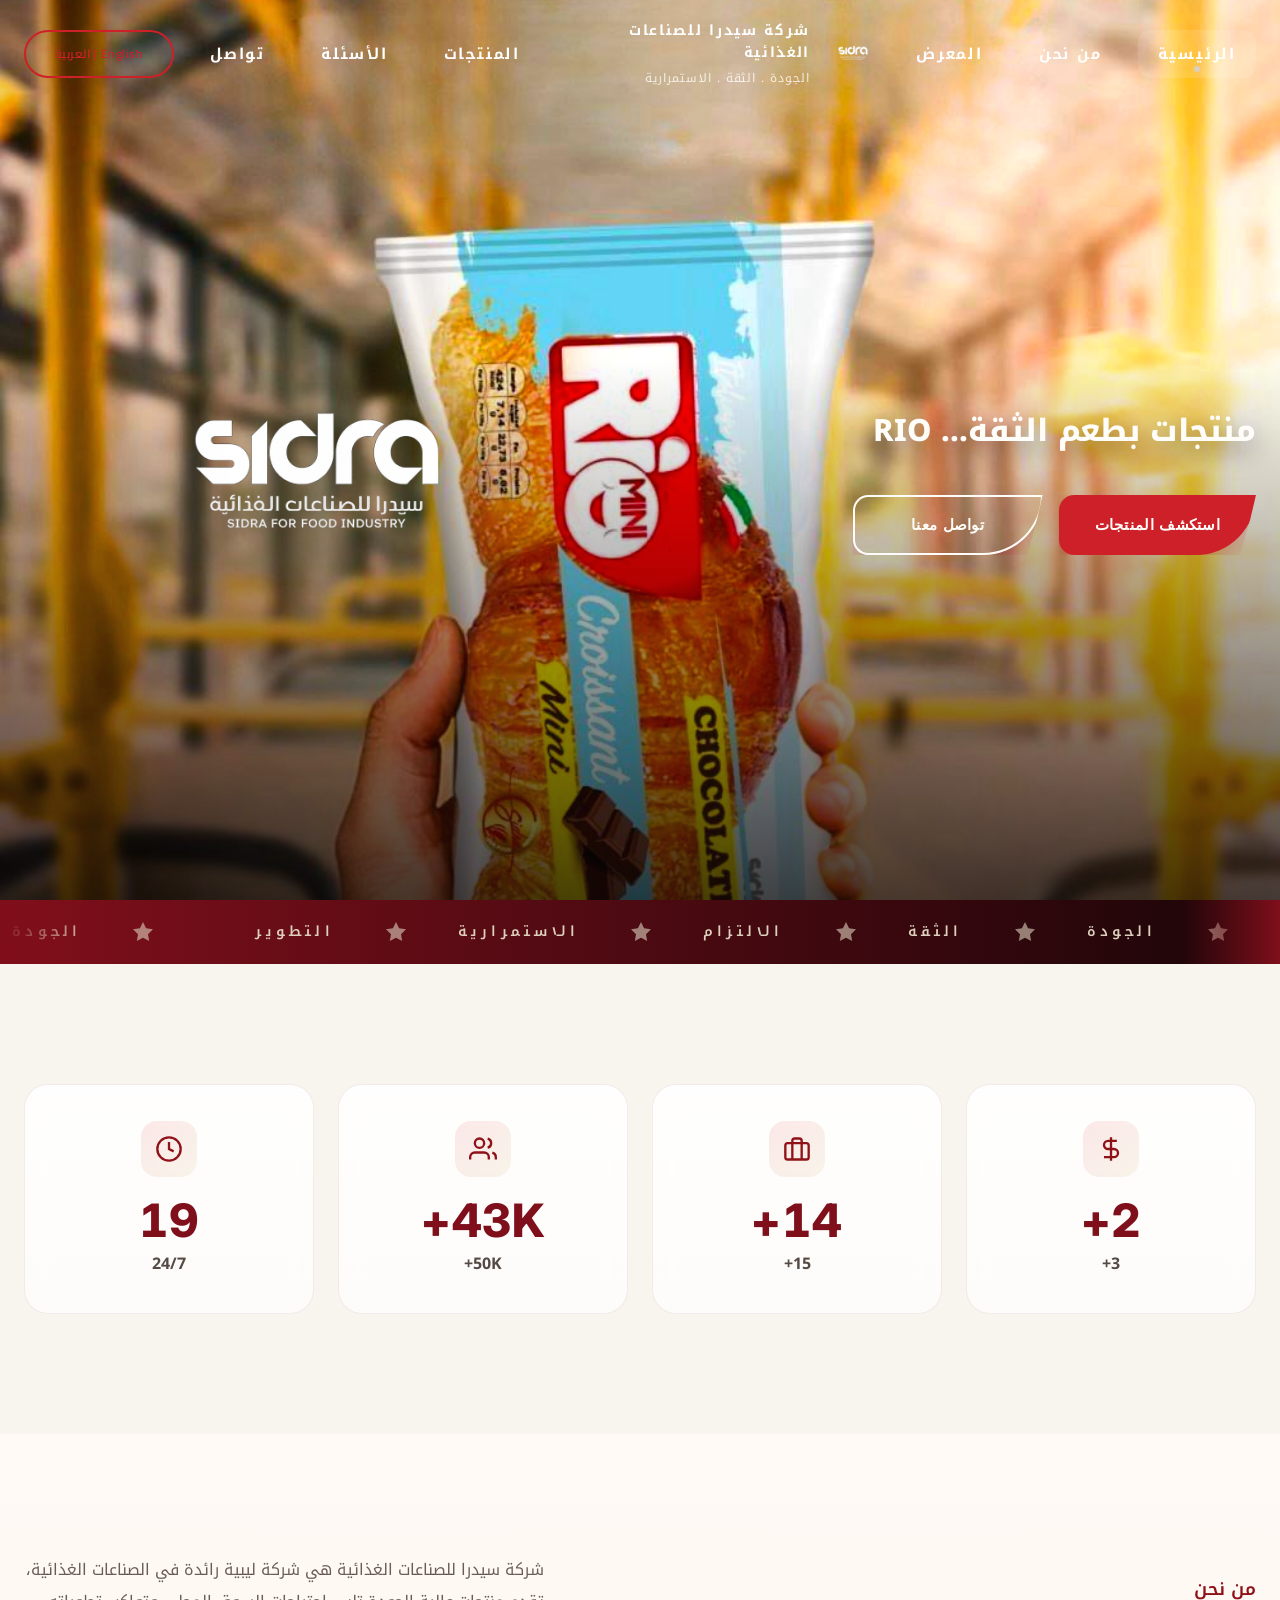
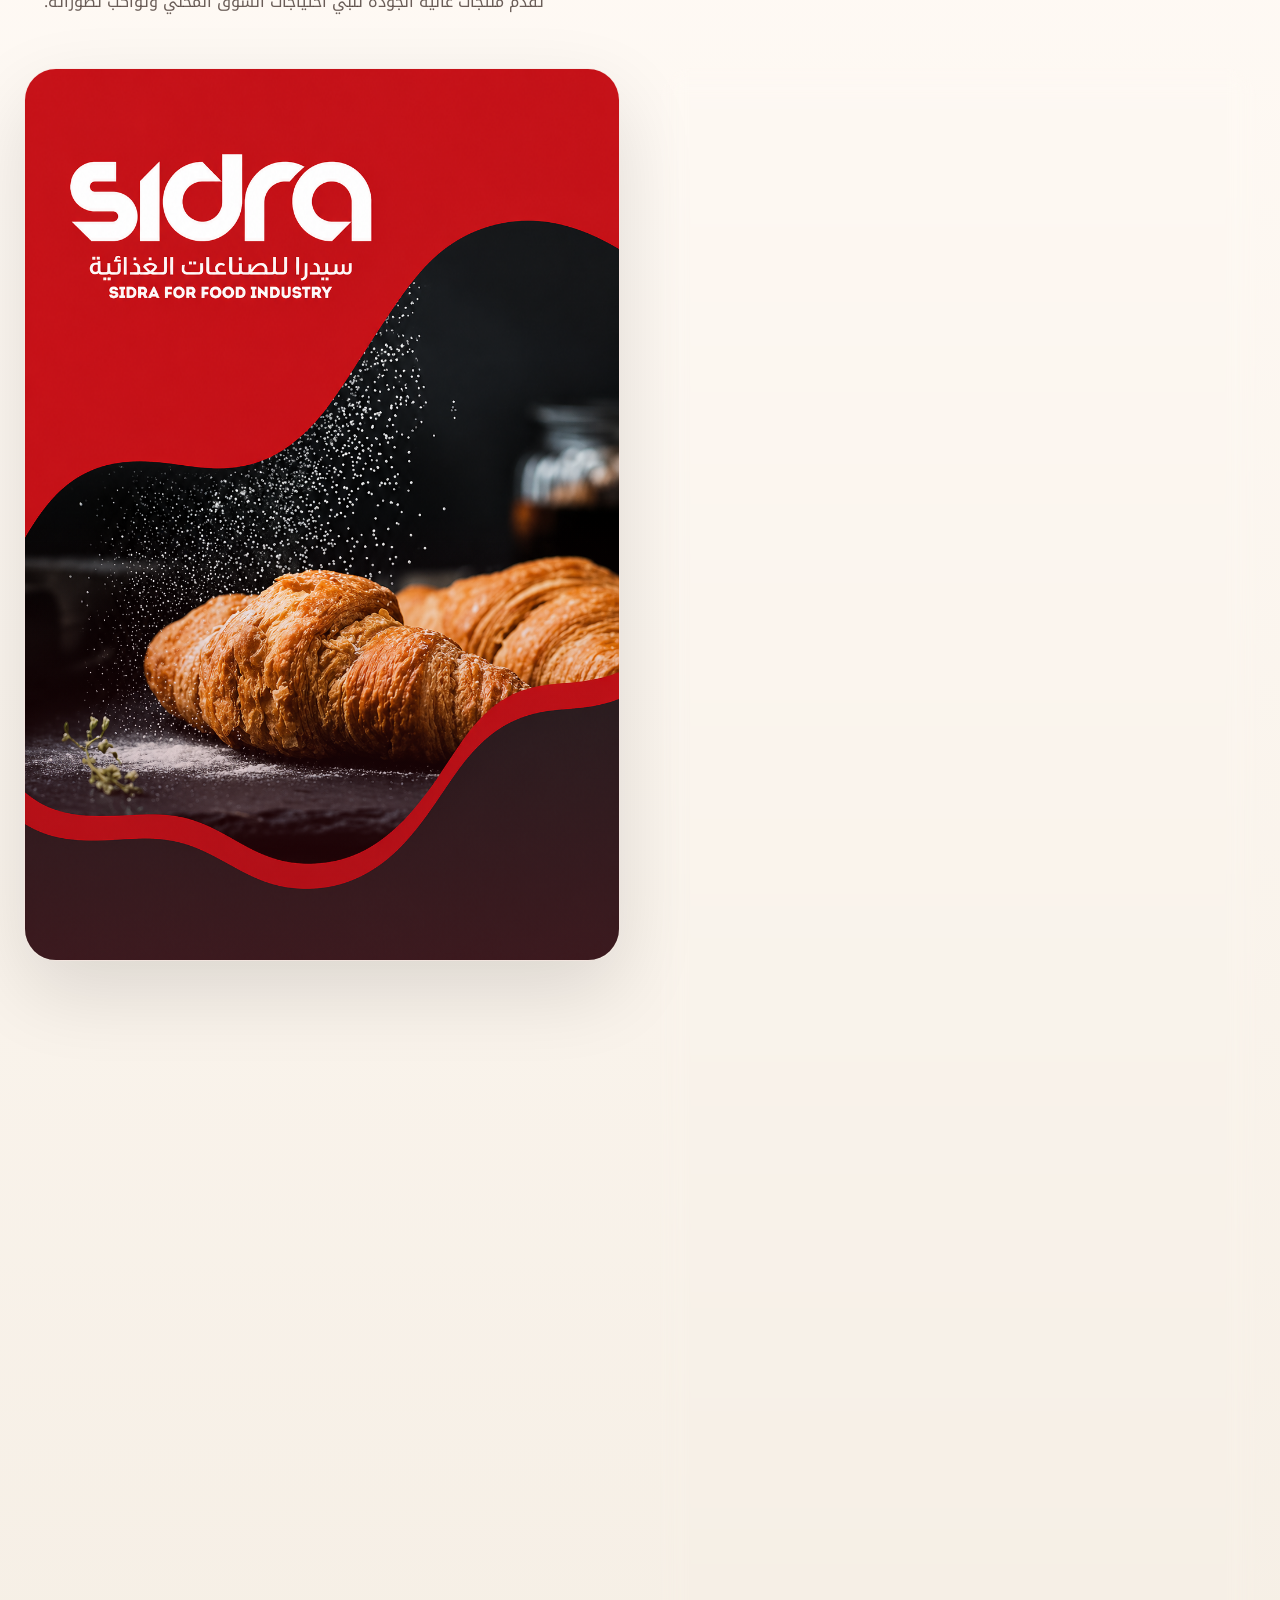
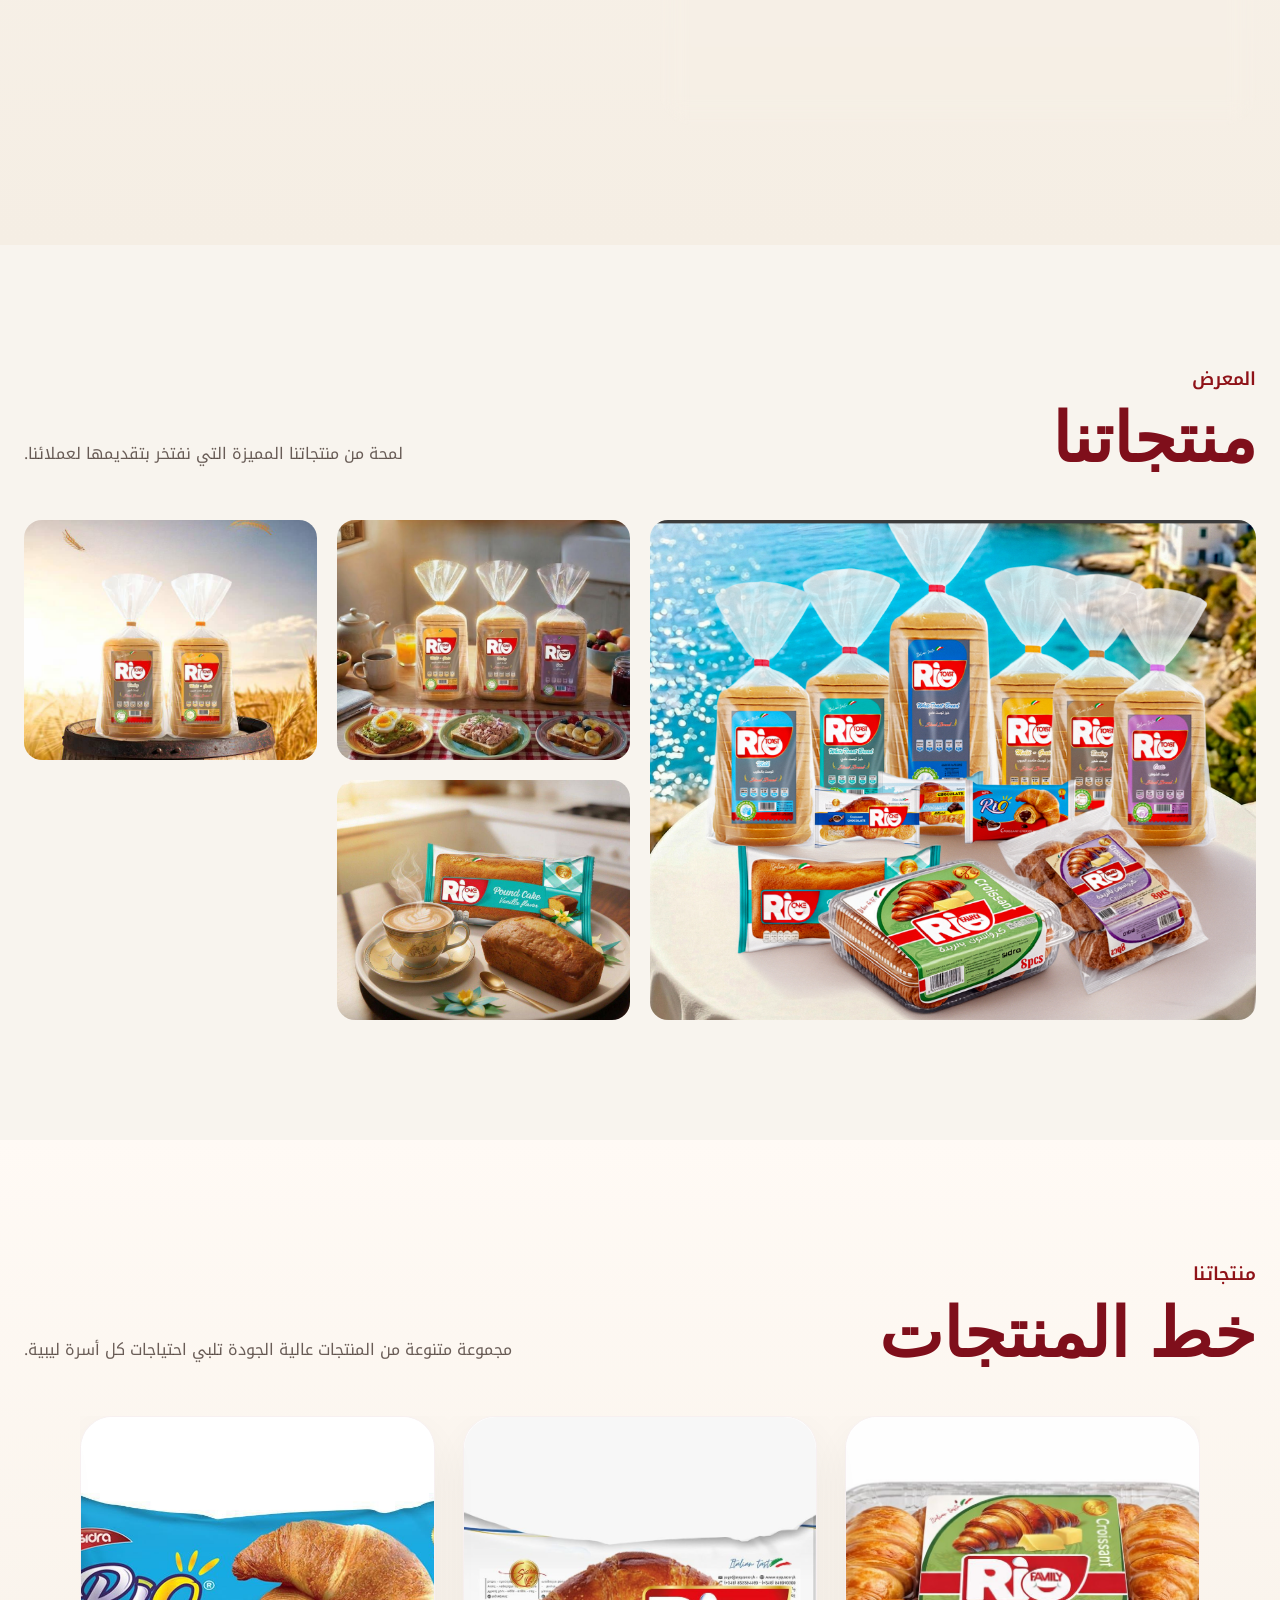
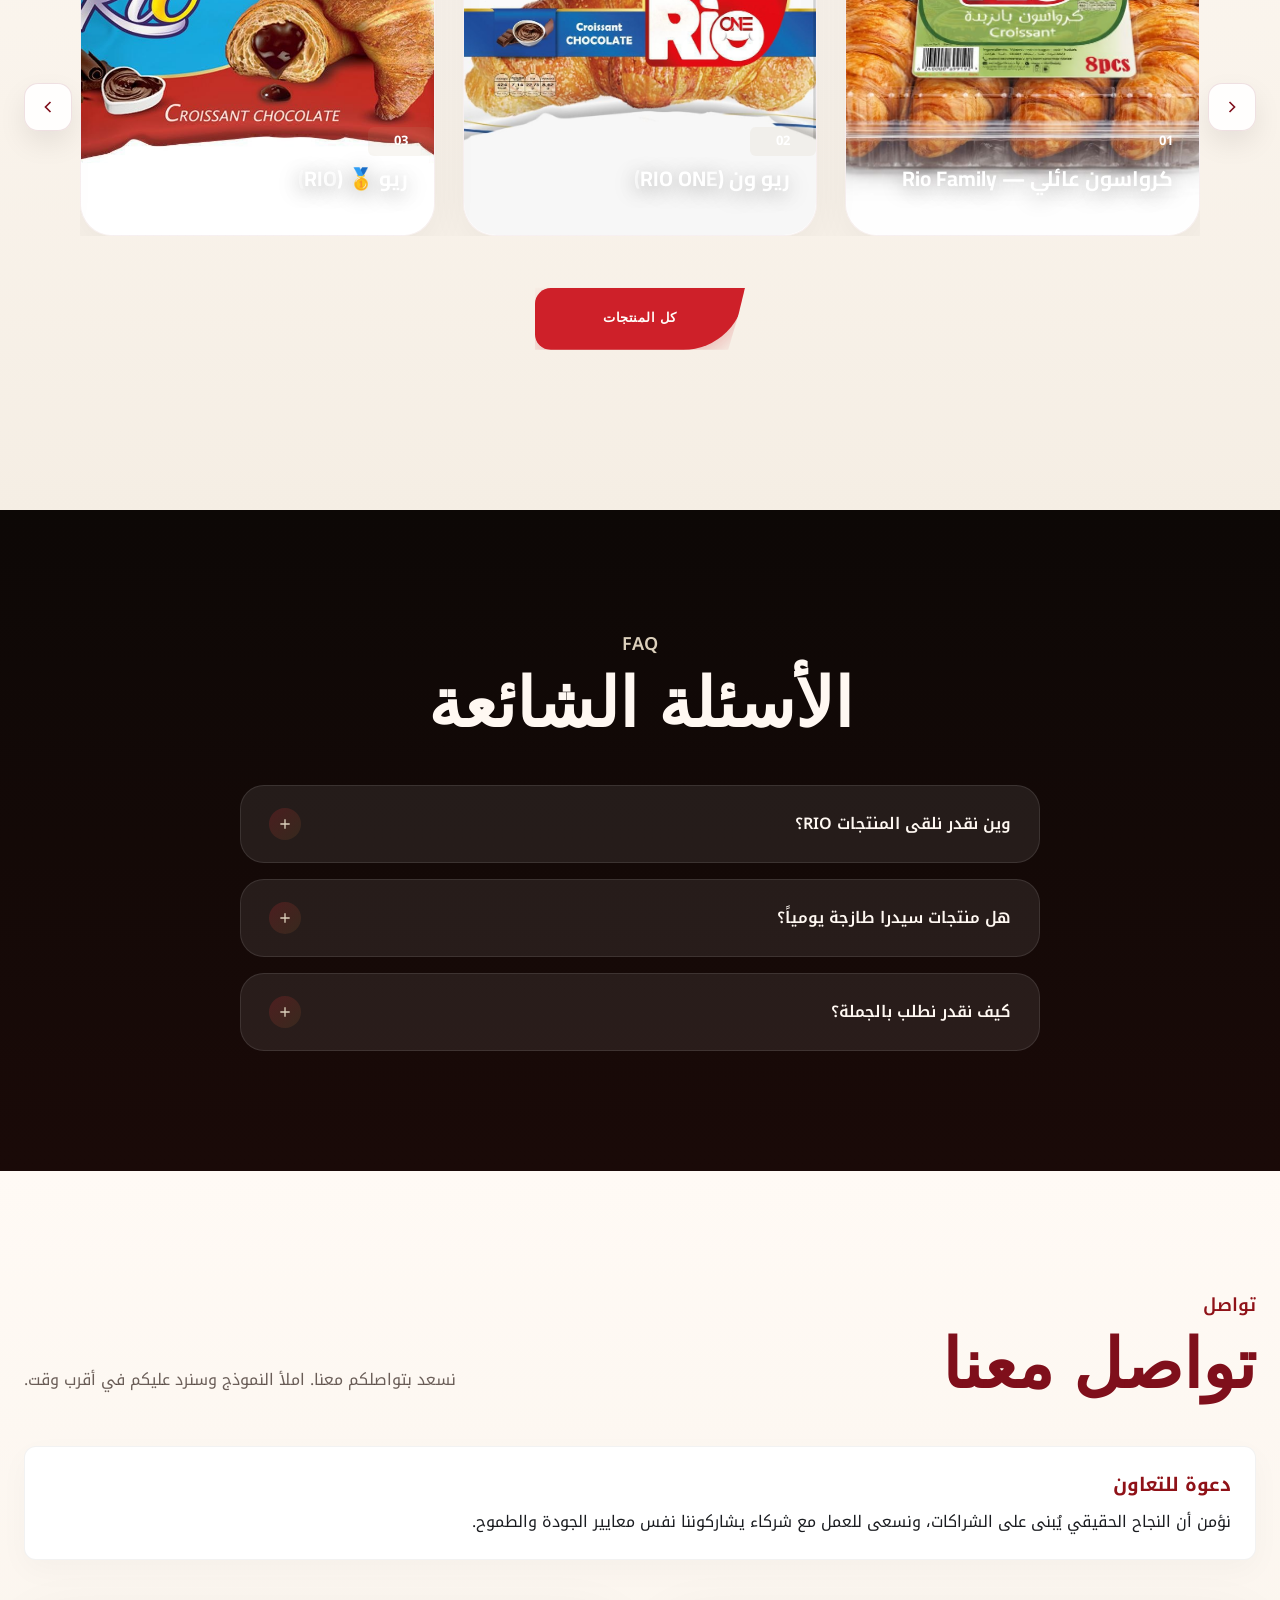
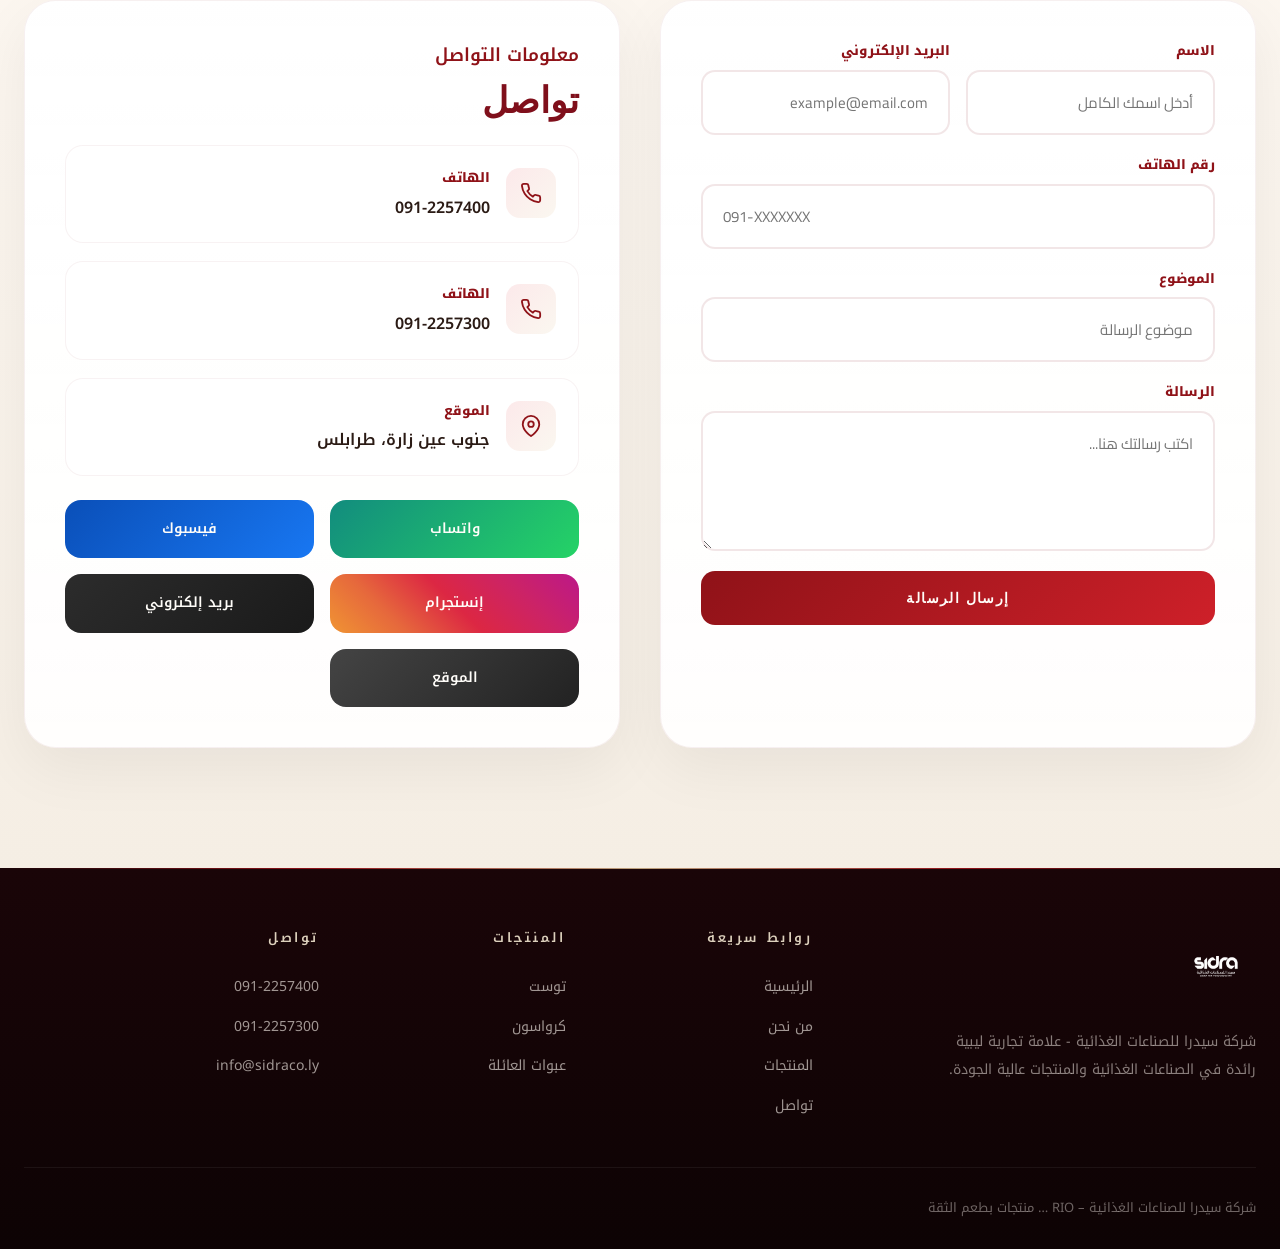
==== commit f738a24d: "Update index.html" ====
--- a/index.html
+++ b/index.html
@@ -286,14 +286,10 @@
       <div class="about-grid">
         <div class="about-card reveal">
           <p class="about-p1">
-            شركة سيدرا للصناعات الغذائية هي شركة ليبية متخصصة في الصناعات الغذائية، تقدم منتجات عالية الجودة تلبي
-            احتياجات السوق المحلي وتواكب تطوراته.
-          </p>
-          <p class="about-p2">
             تعمل الشركة من خلال علامتها التجارية “ريو”، التي تمثل التزامنا بتقديم منتجات بطعم مميز وجودة ثابتة، لتكون
             جزءًا من الاستهلاك اليومي للمستهلك.
           </p>
-          <p class="about-p3 flour-text">
+          <p class="about-p2">
             تُصنَّع منتجات ريو باستخدام دقيق خاص عالي الجودة وغني بالبروتين، تم تطويره خصيصًا ليتناسب مع مواصفات
             منتجاتنا. هذا الاختيار الدقيق للمكونات يضمن تحقيق توازن مثالي بين الطراوة والقيمة الغذائية، ويعكس التزامنا
             بتقديم منتجات بمعايير عالية من الجودة والطعم المميز.
@@ -482,7 +478,7 @@
 
         <div class="products-swiper-viewport">
           <div class="products-swiper-track" id="productsSwiperTrack">
-            <article class="product-card products-swiper-slide">
+            <article class="product-card products-swiper-slide card-family-8">
               <div class="product-image"><img src="images/RioImages/photo_2026-04-15_20-33-02.jpg"
                   alt="Rio Family Croissant Bucket" loading="lazy"></div>
               <div class="product-index">01</div>
@@ -491,7 +487,7 @@
                   class="product-nutrition">8 pcs | Butter Croissant | كرواسون بالزبدة | Italian Taste</span></p>
               <span class="product-tag">Family Pack — 8 pcs</span>
             </article>
-            <article class="product-card products-swiper-slide">
+            <article class="product-card products-swiper-slide card-rio-one">
               <div class="product-image"><img src="images/RioImages/photo_2026-04-15_19-39-06.jpg"
                   alt="Rio ONE Croissant Chocolate" loading="lazy"></div>
               <div class="product-index">02</div>
@@ -500,7 +496,7 @@
                   class="product-nutrition">طاقة: 424 kcal | دهون: 22.73g | بروتين: 8.62g | Italian Taste</span></p>
               <span class="product-tag">Chocolate</span>
             </article>
-            <article class="product-card products-swiper-slide">
+            <article class="product-card products-swiper-slide card-rio-regular">
               <div class="product-image"><img src="images/RioImages/photo_2026-04-15_19-39-08.jpg"
                   alt="Rio Croissant Chocolate 45g" loading="lazy"></div>
               <div class="product-index">03</div>
@@ -509,7 +505,7 @@
                   class="product-nutrition">45g | كرواسون شوكولاتة | Rio Sidra | No.1 Choice</span></p>
               <span class="product-tag">Chocolate 45g</span>
             </article>
-            <article class="product-card products-swiper-slide">
+            <article class="product-card products-swiper-slide card-rio-mini">
               <div class="product-image"><img src="images/RioImages/photo_2026-04-15_20-32-44.jpg"
                   alt="Rio Mini Croissant Chocolate" loading="lazy"></div>
               <div class="product-index">04</div>
@@ -518,7 +514,7 @@
                   class="product-nutrition">طاقة: 424 kcal | دهون: 22.73g | بروتين: 8.62g | Mini Size</span></p>
               <span class="product-tag">Mini Chocolate</span>
             </article>
-            <article class="product-card products-swiper-slide">
+            <article class="product-card products-swiper-slide card-cake-vanilla">
               <div class="product-image"><img src="images/RioImages/photo_2026-04-15_19-39-13.jpg"
                   alt="Rio Cake Pound Cake Vanilla" loading="lazy"></div>
               <div class="product-index">05</div>
@@ -527,7 +523,7 @@
                   class="product-nutrition">طاقة: 337 kcal | دهون: 11.5g | بروتين: 2g | Italian Taste</span></p>
               <span class="product-tag">Italian Taste</span>
             </article>
-            <article class="product-card products-swiper-slide">
+            <article class="product-card products-swiper-slide card-toast-milk">
               <div class="product-image"><img src="images/RioImages/photo_2026-04-15_19-39-31.jpg" alt="Rio Toast Milk"
                   loading="lazy"></div>
               <div class="product-index">06</div>
@@ -536,7 +532,7 @@
                   دهون: 1.69g | سكر: 5g | صوديوم: 59mg</span></p>
               <span class="product-tag">Fresh &amp; Tasty</span>
             </article>
-            <article class="product-card products-swiper-slide">
+            <article class="product-card products-swiper-slide card-toast-large">
               <div class="product-image"><img src="images/RioImages/photo_2026-04-15_20-32-07.jpg" alt="Rio Toast White"
                   loading="lazy"></div>
               <div class="product-index">07</div>
@@ -545,7 +541,7 @@
                   1.69g | دهون مشبعة: 0.29g</span></p>
               <span class="product-tag">Best Seller</span>
             </article>
-            <article class="product-card products-swiper-slide">
+            <article class="product-card products-swiper-slide card-toast-small">
               <div class="product-image"><img src="images/RioImages/photo_2026-04-15_20-32-20.jpg"
                   alt="Rio Toast White Teal" loading="lazy"></div>
               <div class="product-index">08</div>
@@ -554,7 +550,7 @@
                   kcal | Italian Taste | Sidra</span></p>
               <span class="product-tag">Italian Taste</span>
             </article>
-            <article class="product-card products-swiper-slide">
+            <article class="product-card products-swiper-slide card-toast-oats">
               <div class="product-image"><img src="images/RioImages/photo_2026-04-15_20-32-37.jpg" alt="Rio Toast Oats"
                   loading="lazy"></div>
               <div class="product-index">09</div>
@@ -563,7 +559,7 @@
                   | دهون: 1.69g | سكر: 5g | صوديوم: 3%</span></p>
               <span class="product-tag">Healthy Choice</span>
             </article>
-            <article class="product-card products-swiper-slide">
+            <article class="product-card products-swiper-slide card-toast-barley">
               <div class="product-image"><img src="images/RioImages/photo_2026-04-15_20-32-50.jpg"
                   alt="Rio Toast Barley" loading="lazy"></div>
               <div class="product-index">10</div>
@@ -572,7 +568,7 @@
                   kcal | دهون: 1.69g | Sliced Toast</span></p>
               <span class="product-tag">Natural</span>
             </article>
-            <article class="product-card products-swiper-slide">
+            <article class="product-card products-swiper-slide card-toast-multi">
               <div class="product-image"><img src="images/RioImages/photo_2026-04-15_20-32-56.jpg"
                   alt="Rio Toast Multi-Grain" loading="lazy"></div>
               <div class="product-index">11</div>
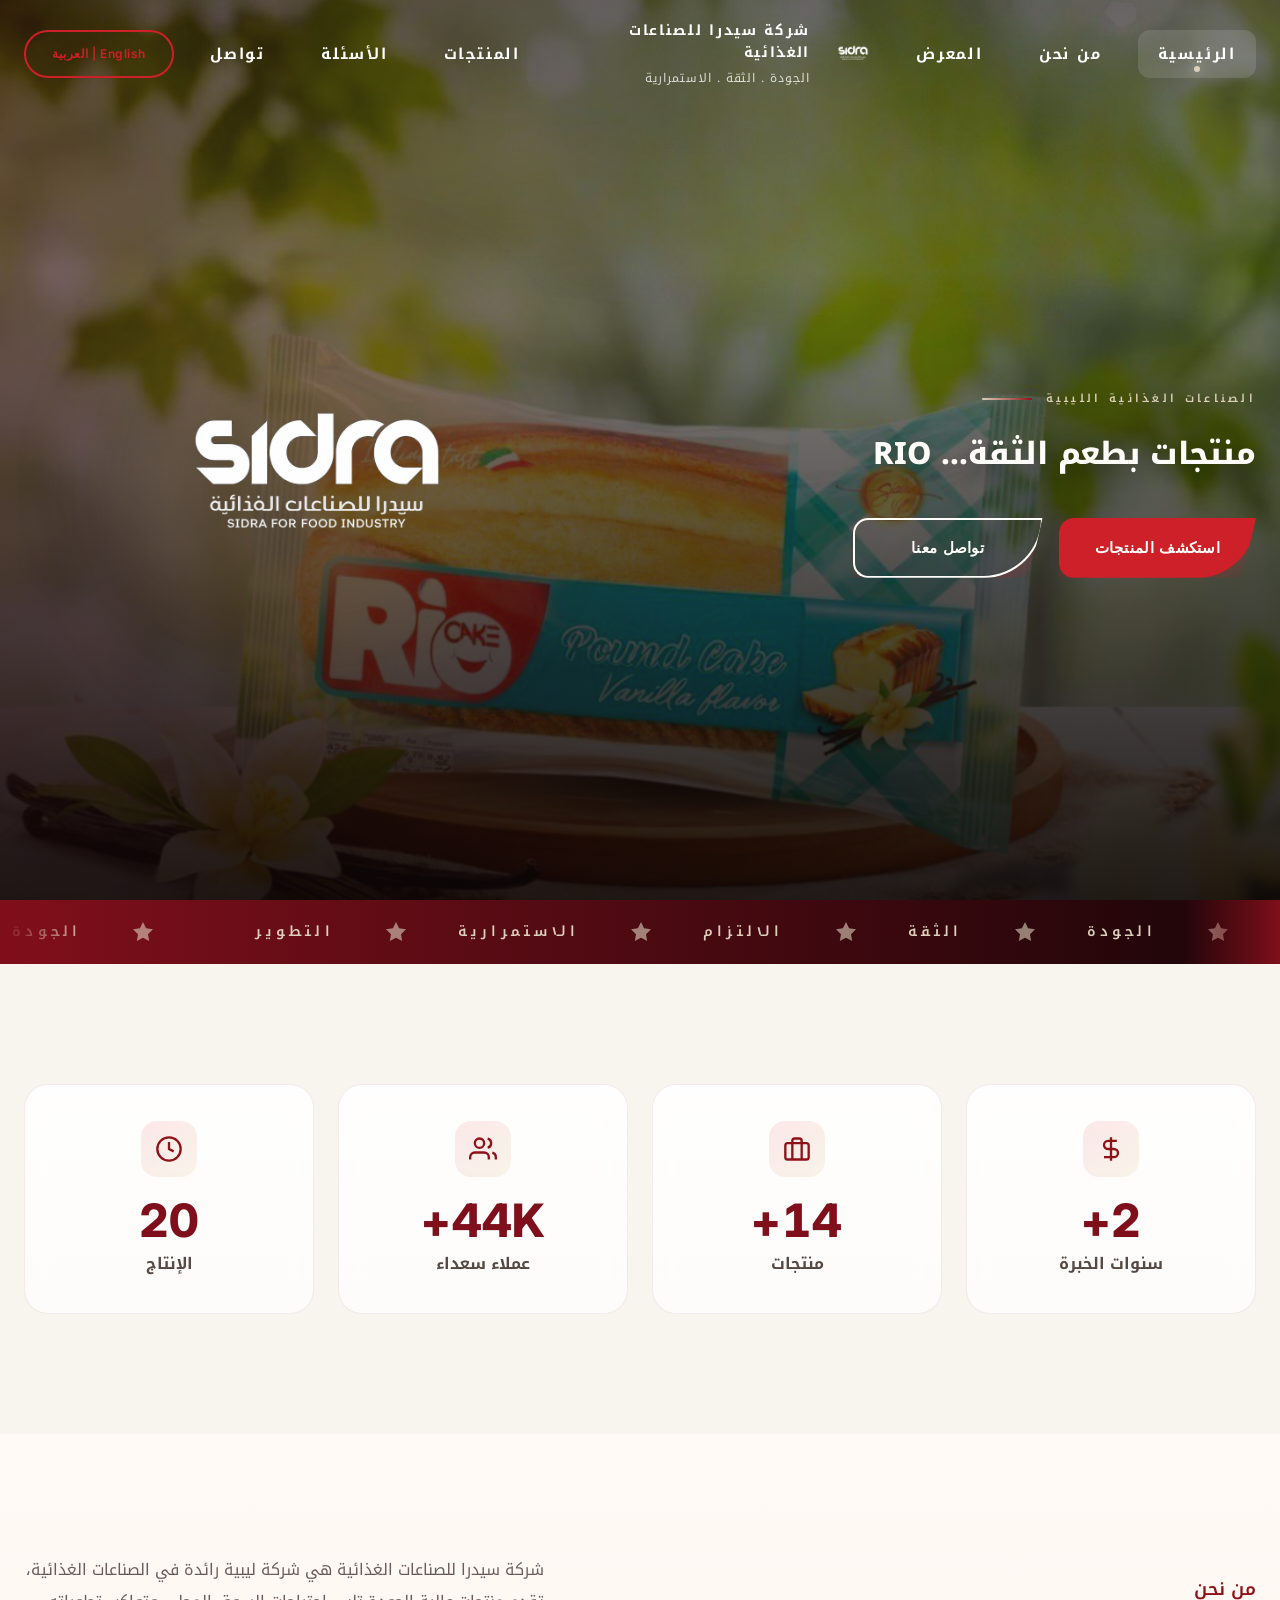
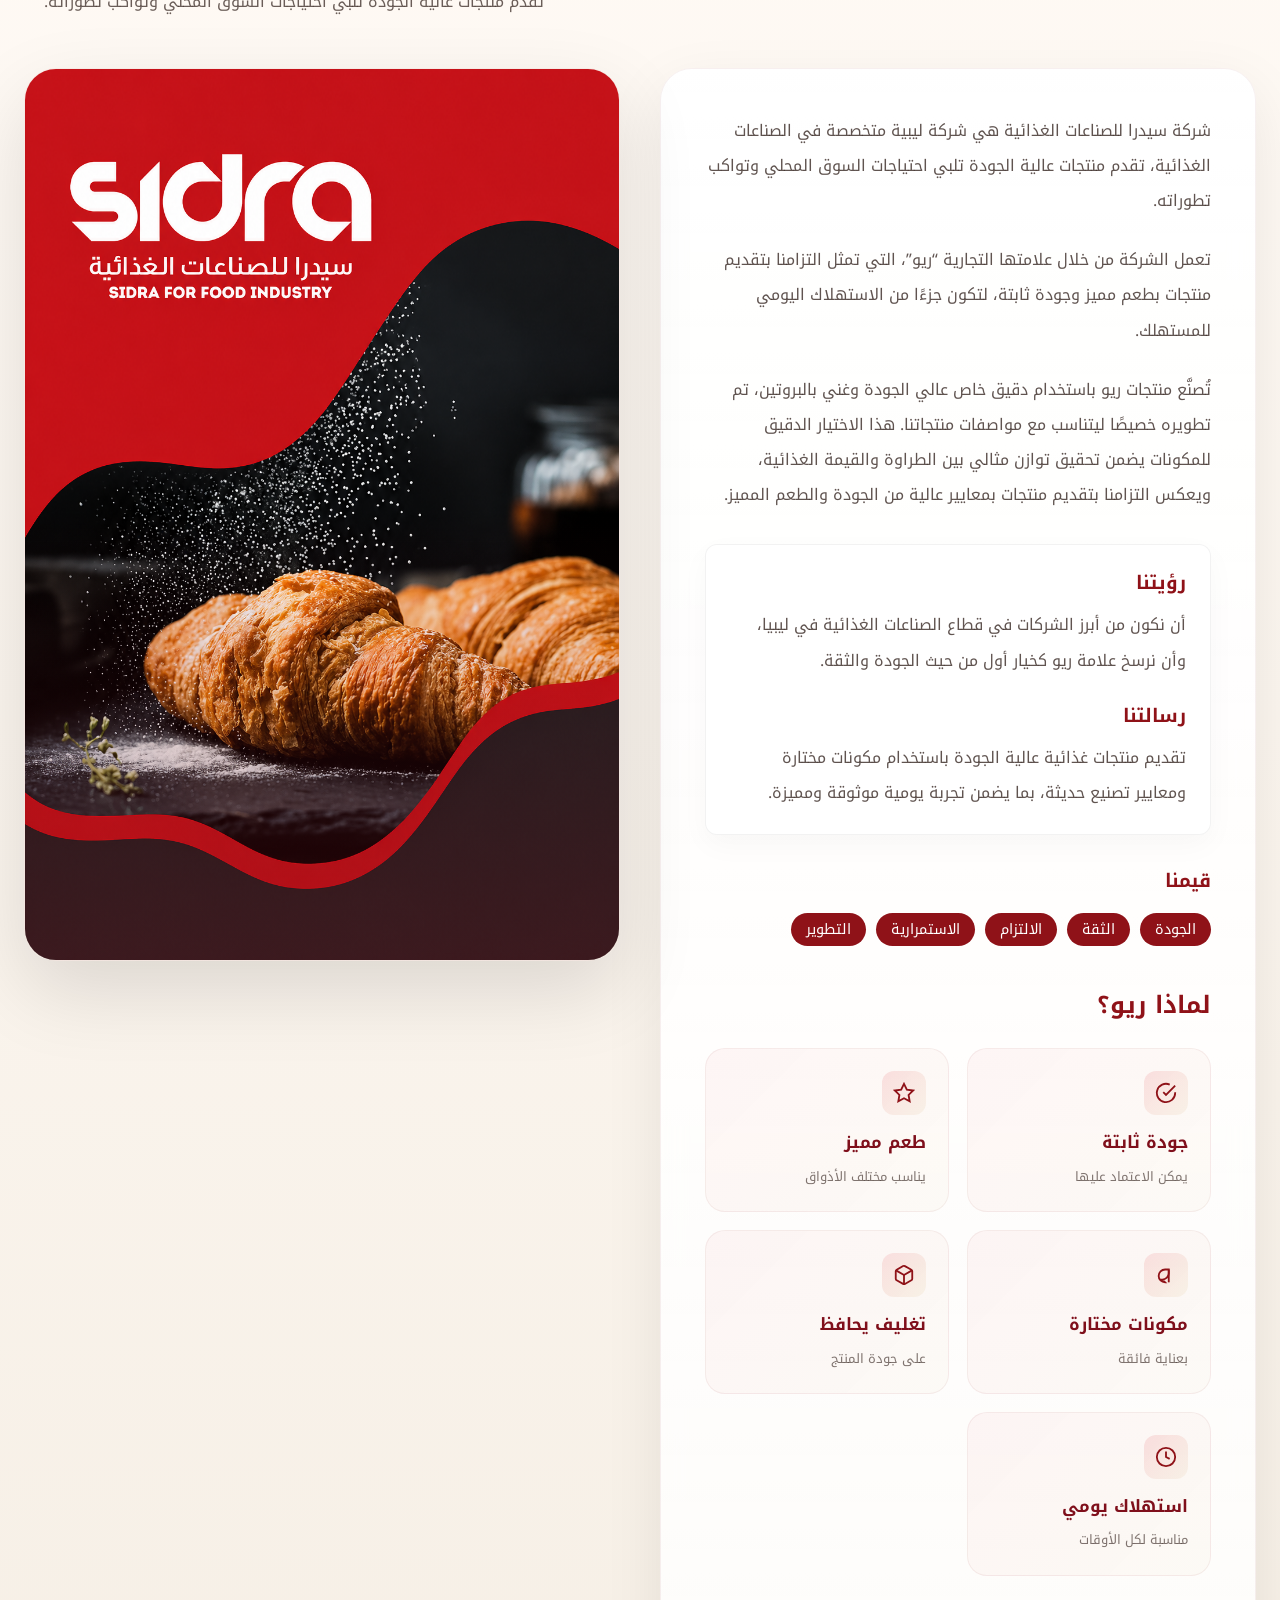
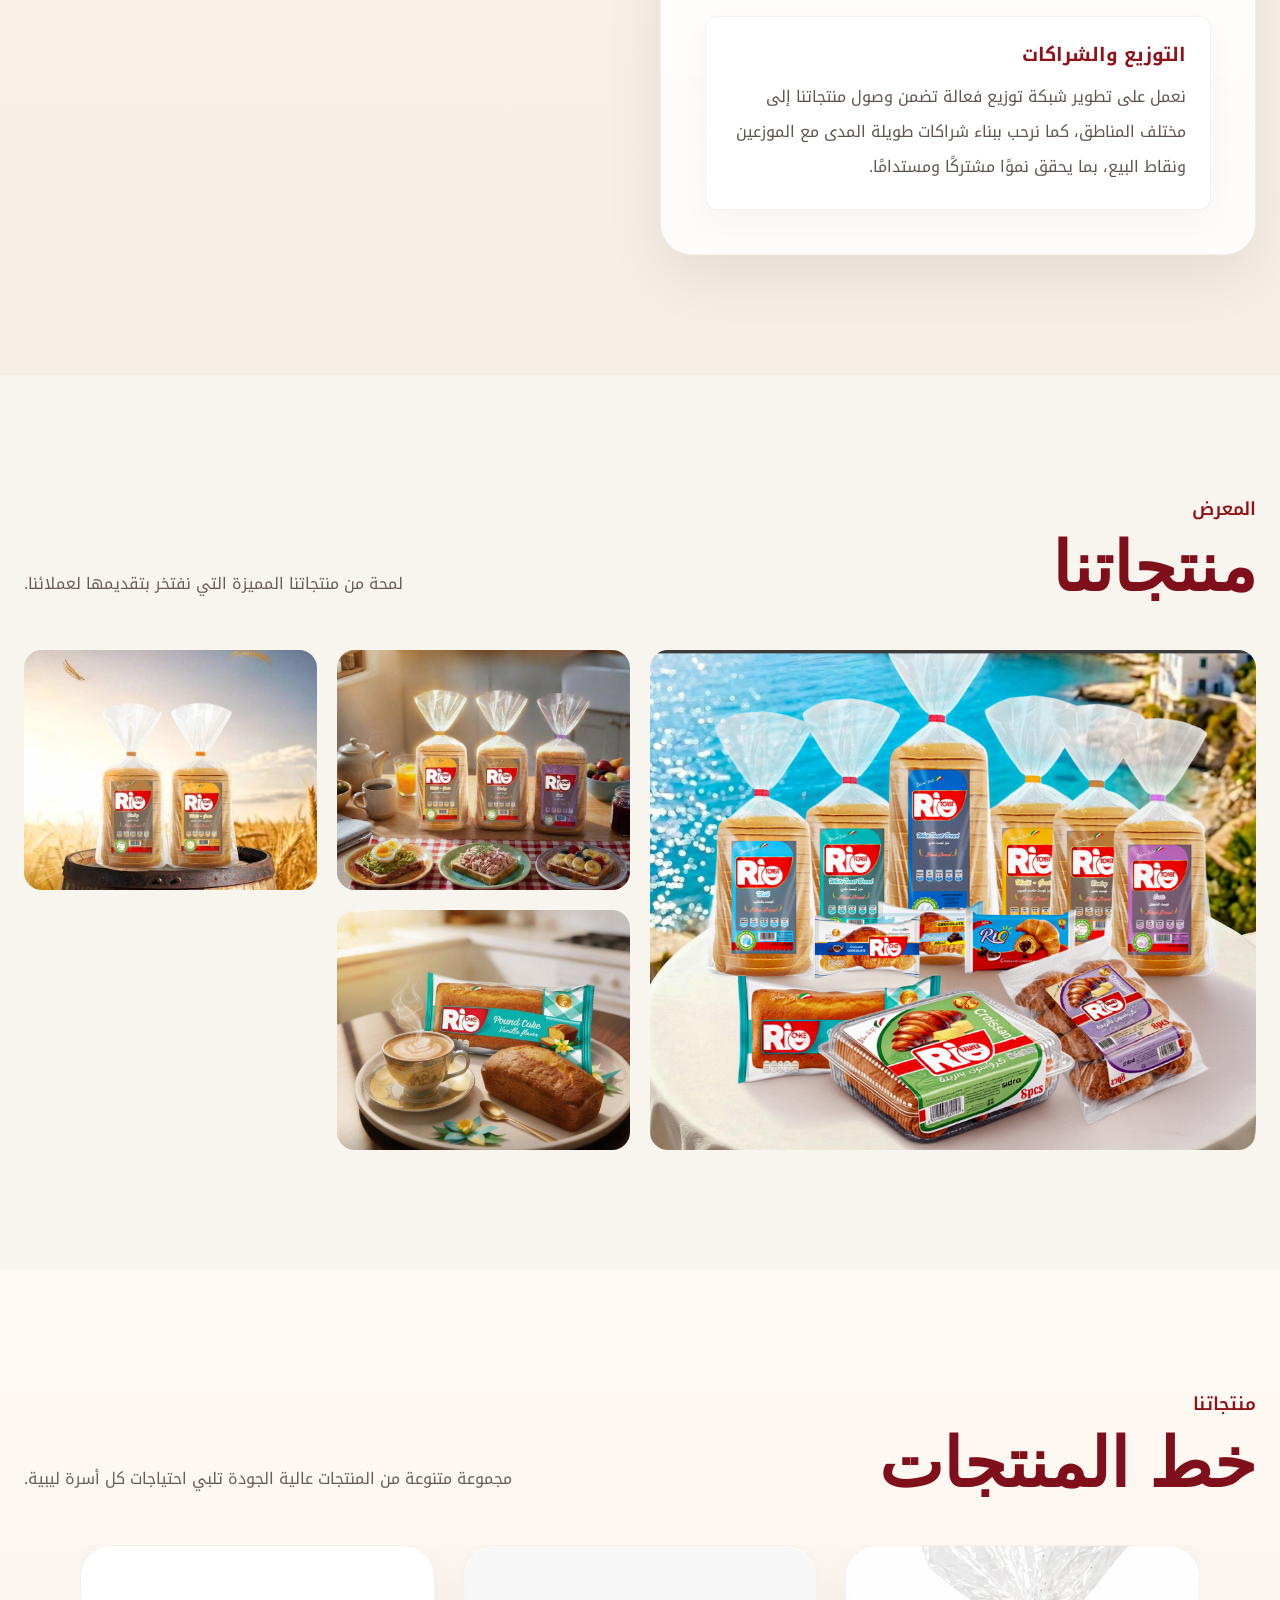
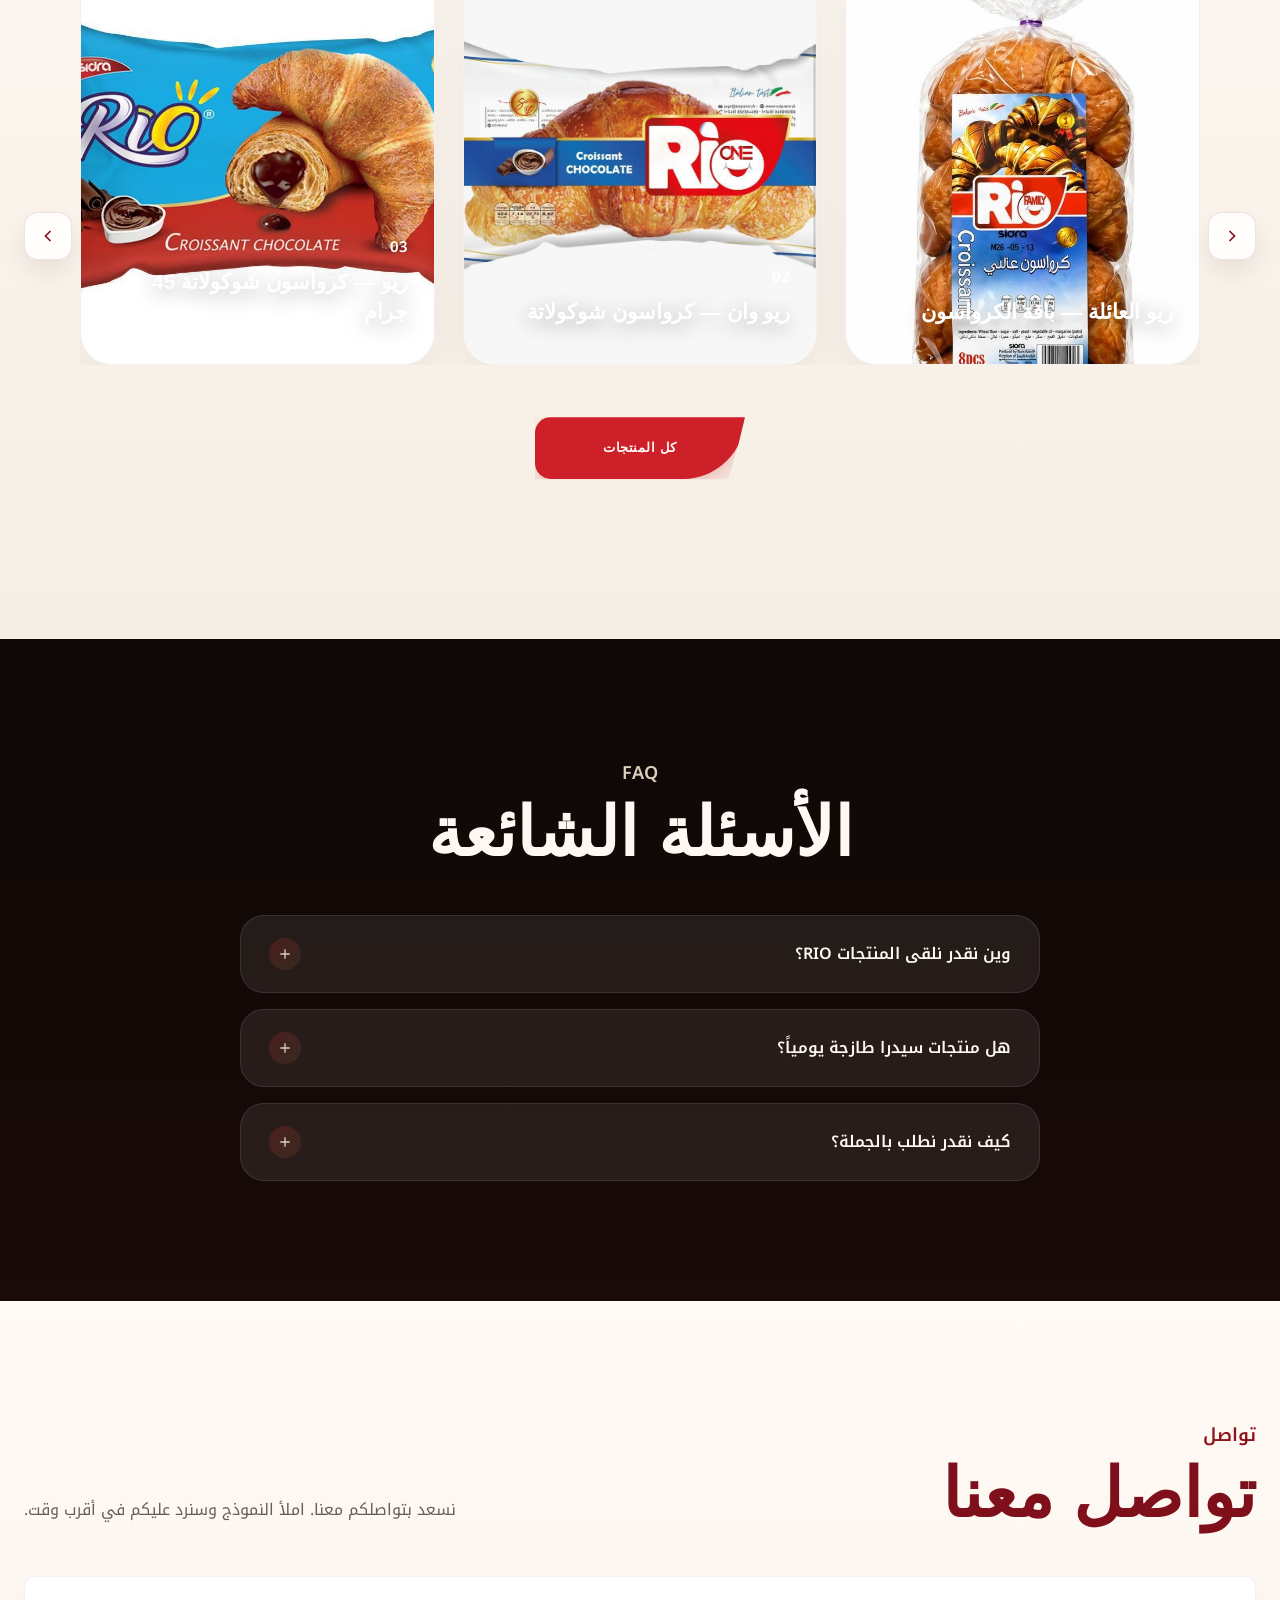
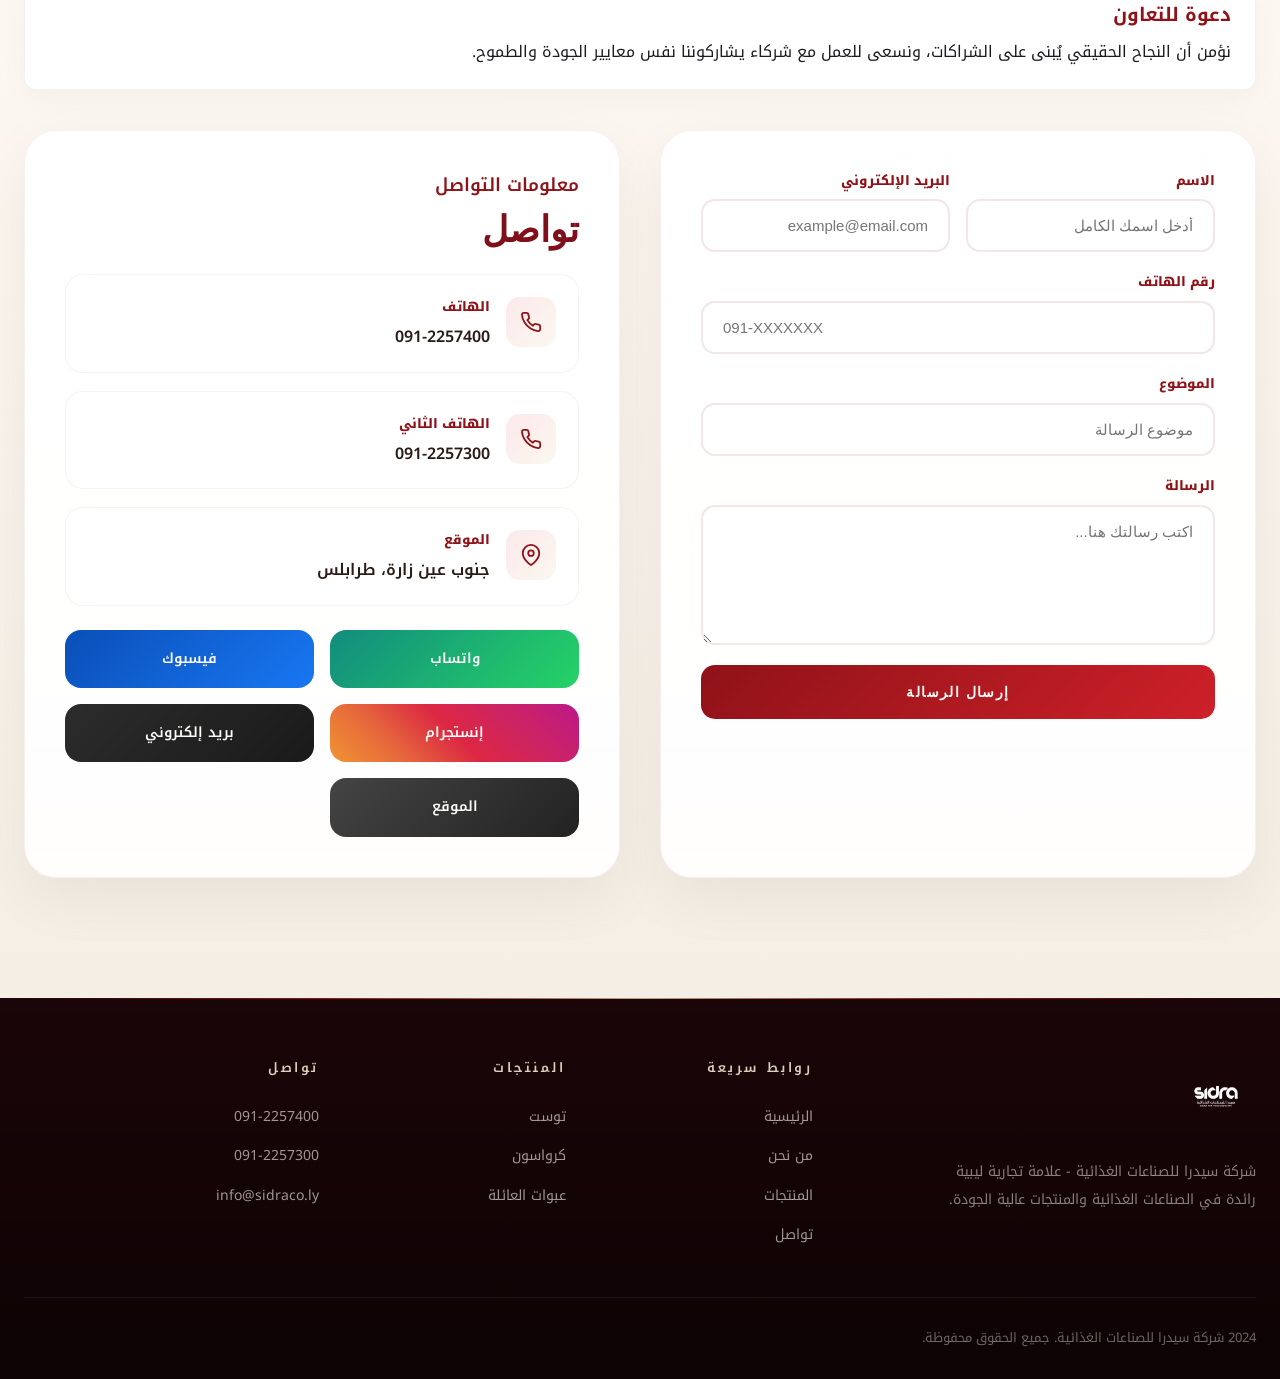
==== commit b15f2744: "Update index.html" ====
--- a/index.html
+++ b/index.html
@@ -25,7 +25,7 @@
   <link rel="preconnect" href="https://fonts.googleapis.com">
   <link rel="preconnect" href="https://fonts.gstatic.com" crossorigin>
   <link
-    href="https://fonts.googleapis.com/css2?family=Cairo:wght@400;600;700&family=Noto+Kufi+Arabic:wght@400;500;600;700&family=Cormorant+Garamond:wght@500;600;700&family=Inter:wght@400;500;600;700&family=Marcellus&display=swap"
+    href="https://fonts.googleapis.com/css2?family=Noto+Kufi+Arabic:wght@400;500;600;700&family=Cormorant+Garamond:wght@500;600;700&family=Inter:wght@400;500;600;700&family=Marcellus&display=swap"
     rel="stylesheet">
 
   <!-- Main Stylesheet -->
@@ -56,8 +56,8 @@
   <header class="navbar" id="navbar">
     <div class="navbar-inner">
 
-
-
+      
+      
       <!-- Navigation Links -->
       <nav class="nav-links" id="navLinks">
         <a href="#home" class="active">Home</a>
@@ -65,18 +65,18 @@
         <a href="#gallery">Gallery</a>
 
         <!-- Brand Logo -->
-        <div class="brand-area">
-          <div class="logo-switch brand-logo">
-            <img src="images/sidra-logo.png" class="switch-img active" alt="Sidra Logo">
-            <img src="images/rio-logo.png" class="switch-img" alt="RIO Logo">
-          </div>
-          <div class="logo-wrap">
-            <div class="logo">SIDRA FOOD INDUSTRIES</div>
-            <div class="logo-sub">Quality . Trust . Continuity</div>
-          </div>
-        </div>
-
-
+         <div class="brand-area">
+        <div class="logo-switch brand-logo">
+          <img src="images/sidra-logo.png" class="switch-img active" alt="Sidra Logo">
+          <img src="images/rio-logo.png" class="switch-img" alt="RIO Logo">
+        </div>
+        <div class="logo-wrap">
+          <div class="logo">SIDRA FOOD INDUSTRIES</div>
+          <div class="logo-sub">Quality . Trust . Continuity</div>
+        </div>
+      </div>
+
+      
         <a href="products.html">Products</a>
         <a href="#faq">FAQ</a>
         <a href="#contact">Contact</a>
@@ -126,6 +126,7 @@
 
     <div class="hero-grid reveal">
       <div class="hero-copy">
+        <span class="eyebrow">Libyan Food Manufacturing</span>
         <p>
           منتجات بطعم الثقة... RIO
         </p>
@@ -278,63 +279,42 @@
           <h2 class="en-title"></h2>
         </div>
         <p class="section-intro">
-          شركة سيدرا للصناعات الغذائية هي شركة ليبية رائدة في الصناعات الغذائية، تقدم منتجات عالية الجودة تلبي احتياجات
-          السوق المحلي وتواكب تطوراته.
+          شركة سيدرا للصناعات الغذائية هي شركة ليبية رائدة في الصناعات الغذائية، تقدم منتجات عالية الجودة تلبي احتياجات السوق المحلي وتواكب تطوراته.
         </p>
       </div>
 
       <div class="about-grid">
         <div class="about-card reveal">
           <p class="about-p1">
-            تعمل الشركة من خلال علامتها التجارية “ريو”، التي تمثل التزامنا بتقديم منتجات بطعم مميز وجودة ثابتة، لتكون
-            جزءًا من الاستهلاك اليومي للمستهلك.
+            شركة سيدرا للصناعات الغذائية هي شركة ليبية متخصصة في الصناعات الغذائية، تقدم منتجات عالية الجودة تلبي احتياجات السوق المحلي وتواكب تطوراته.
           </p>
           <p class="about-p2">
-            تُصنَّع منتجات ريو باستخدام دقيق خاص عالي الجودة وغني بالبروتين، تم تطويره خصيصًا ليتناسب مع مواصفات
-            منتجاتنا. هذا الاختيار الدقيق للمكونات يضمن تحقيق توازن مثالي بين الطراوة والقيمة الغذائية، ويعكس التزامنا
-            بتقديم منتجات بمعايير عالية من الجودة والطعم المميز.
+            تعمل الشركة من خلال علامتها التجارية “ريو”، التي تمثل التزامنا بتقديم منتجات بطعم مميز وجودة ثابتة، لتكون جزءًا من الاستهلاك اليومي للمستهلك.
+          </p> 
+          <p class="about-p3 flour-text">
+            تُصنَّع منتجات ريو باستخدام دقيق خاص عالي الجودة وغني بالبروتين، تم تطويره خصيصًا ليتناسب مع مواصفات منتجاتنا. هذا الاختيار الدقيق للمكونات يضمن تحقيق توازن مثالي بين الطراوة والقيمة الغذائية، ويعكس التزامنا بتقديم منتجات بمعايير عالية من الجودة والطعم المميز.
           </p>
 
-          <div class="mission-vision-box"
-            style="margin-top: 2rem; padding: 1.5rem; background: #ffffff; border-radius: 12px; border: 1px solid rgba(0,0,0,0.05); box-shadow: 0 10px 30px rgba(0,0,0,0.03);">
-            <h3 class="vision-title"
-              style="color: var(--red-2); margin-bottom: 0.5rem; font-family: 'Noto Kufi Arabic', sans-serif;">رؤيتنا
-            </h3>
-            <p class="vision-text" style="margin-bottom: 1.5rem;">أن نكون من أبرز الشركات في قطاع الصناعات الغذائية في
-              ليبيا، وأن نرسخ علامة ريو كخيار أول من حيث الجودة والثقة.</p>
-
-            <h3 class="mission-title"
-              style="color: var(--red-2); margin-bottom: 0.5rem; font-family: 'Noto Kufi Arabic', sans-serif;">رسالتنا
-            </h3>
-            <p class="mission-text" style="margin-bottom: 0;">تقديم منتجات غذائية عالية الجودة باستخدام مكونات مختارة
-              ومعايير تصنيع حديثة، بما يضمن تجربة يومية موثوقة ومميزة.</p>
+          <div class="mission-vision-box" style="margin-top: 2rem; padding: 1.5rem; background: #ffffff; border-radius: 12px; border: 1px solid rgba(0,0,0,0.05); box-shadow: 0 10px 30px rgba(0,0,0,0.03);">
+            <h3 class="vision-title" style="color: var(--red-2); margin-bottom: 0.5rem; font-family: 'Noto Kufi Arabic', sans-serif;">رؤيتنا</h3>
+            <p class="vision-text" style="margin-bottom: 1.5rem;">أن نكون من أبرز الشركات في قطاع الصناعات الغذائية في ليبيا، وأن نرسخ علامة ريو كخيار أول من حيث الجودة والثقة.</p>
+            
+            <h3 class="mission-title" style="color: var(--red-2); margin-bottom: 0.5rem; font-family: 'Noto Kufi Arabic', sans-serif;">رسالتنا</h3>
+            <p class="mission-text" style="margin-bottom: 0;">تقديم منتجات غذائية عالية الجودة باستخدام مكونات مختارة ومعايير تصنيع حديثة، بما يضمن تجربة يومية موثوقة ومميزة.</p>
           </div>
 
           <div style="margin-top: 2rem;">
-            <h3 class="values-title"
-              style="color: var(--red-2); margin-bottom: 1rem; font-family: 'Noto Kufi Arabic', sans-serif;">قيمنا</h3>
+            <h3 class="values-title" style="color: var(--red-2); margin-bottom: 1rem; font-family: 'Noto Kufi Arabic', sans-serif;">قيمنا</h3>
             <ul class="values-list" style="display: flex; flex-wrap: wrap; gap: 10px; list-style: none; padding: 0;">
-              <li class="value-item"
-                style="background: var(--red-2); color: white; padding: 5px 15px; border-radius: 20px; font-size: 0.9rem;">
-                الجودة</li>
-              <li class="value-item"
-                style="background: var(--red-2); color: white; padding: 5px 15px; border-radius: 20px; font-size: 0.9rem;">
-                الثقة</li>
-              <li class="value-item"
-                style="background: var(--red-2); color: white; padding: 5px 15px; border-radius: 20px; font-size: 0.9rem;">
-                الالتزام</li>
-              <li class="value-item"
-                style="background: var(--red-2); color: white; padding: 5px 15px; border-radius: 20px; font-size: 0.9rem;">
-                الاستمرارية</li>
-              <li class="value-item"
-                style="background: var(--red-2); color: white; padding: 5px 15px; border-radius: 20px; font-size: 0.9rem;">
-                التطوير</li>
+              <li class="value-item" style="background: var(--red-2); color: white; padding: 5px 15px; border-radius: 20px; font-size: 0.9rem;">الجودة</li>
+              <li class="value-item" style="background: var(--red-2); color: white; padding: 5px 15px; border-radius: 20px; font-size: 0.9rem;">الثقة</li>
+              <li class="value-item" style="background: var(--red-2); color: white; padding: 5px 15px; border-radius: 20px; font-size: 0.9rem;">الالتزام</li>
+              <li class="value-item" style="background: var(--red-2); color: white; padding: 5px 15px; border-radius: 20px; font-size: 0.9rem;">الاستمرارية</li>
+              <li class="value-item" style="background: var(--red-2); color: white; padding: 5px 15px; border-radius: 20px; font-size: 0.9rem;">التطوير</li>
             </ul>
           </div>
 
-          <h3 class="why-rio-title"
-            style="margin-top: 2.5rem; color: var(--red-2); font-size: 1.5rem; font-family: 'Noto Kufi Arabic', sans-serif;">
-            لماذا ريو؟</h3>
+          <h3 class="why-rio-title" style="margin-top: 2.5rem; color: var(--red-2); font-size: 1.5rem; font-family: 'Noto Kufi Arabic', sans-serif;">لماذا ريو؟</h3>
           <div class="about-features" style="margin-top: 1.5rem;">
             <div class="feature">
               <div class="feature-icon">
@@ -370,9 +350,7 @@
             <div class="feature">
               <div class="feature-icon">
                 <svg viewBox="0 0 24 24" fill="none" stroke="currentColor" stroke-width="2">
-                  <path
-                    d="M21 16V8a2 2 0 0 0-1-1.73l-7-4a2 2 0 0 0-2 0l-7 4A2 2 0 0 0 3 8v8a2 2 0 0 0 1 1.73l7 4a2 2 0 0 0 2 0l7-4A2 2 0 0 0 21 16z">
-                  </path>
+                  <path d="M21 16V8a2 2 0 0 0-1-1.73l-7-4a2 2 0 0 0-2 0l-7 4A2 2 0 0 0 3 8v8a2 2 0 0 0 1 1.73l7 4a2 2 0 0 0 2 0l7-4A2 2 0 0 0 21 16z"></path>
                   <polyline points="3.27 6.96 12 12.01 20.73 6.96"></polyline>
                   <line x1="12" y1="22.08" x2="12" y2="12"></line>
                 </svg>
@@ -391,15 +369,10 @@
               <p class="feature-d5">مناسبة لكل الأوقات</p>
             </div>
           </div>
-
-          <div class="distribution-box"
-            style="margin-top: 2.5rem; padding: 1.5rem; background: #ffffff; border-radius: 12px; border: 1px solid rgba(0,0,0,0.05); box-shadow: 0 10px 30px rgba(0,0,0,0.03);">
-            <h3 class="distribution-title"
-              style="color: var(--red-2); margin-bottom: 0.5rem; font-family: 'Noto Kufi Arabic', sans-serif;">التوزيع
-              والشراكات</h3>
-            <p class="distribution-text" style="margin-bottom: 0;">نعمل على تطوير شبكة توزيع فعالة تضمن وصول منتجاتنا
-              إلى مختلف المناطق، كما نرحب ببناء شراكات طويلة المدى مع الموزعين ونقاط البيع، بما يحقق نموًا مشتركًا
-              ومستدامًا.</p>
+          
+          <div class="distribution-box" style="margin-top: 2.5rem; padding: 1.5rem; background: #ffffff; border-radius: 12px; border: 1px solid rgba(0,0,0,0.05); box-shadow: 0 10px 30px rgba(0,0,0,0.03);">
+            <h3 class="distribution-title" style="color: var(--red-2); margin-bottom: 0.5rem; font-family: 'Noto Kufi Arabic', sans-serif;">التوزيع والشراكات</h3>
+            <p class="distribution-text" style="margin-bottom: 0;">نعمل على تطوير شبكة توزيع فعالة تضمن وصول منتجاتنا إلى مختلف المناطق، كما نرحب ببناء شراكات طويلة المدى مع الموزعين ونقاط البيع، بما يحقق نموًا مشتركًا ومستدامًا.</p>
           </div>
 
         </div>
@@ -428,20 +401,16 @@
 
       <div class="gallery-grid reveal">
         <div class="gallery-item" style="position: relative; border-radius: 18px; overflow: hidden; background: #000;">
-          <img src="images/hero1-bg.png" alt="Gallery Image 1"
-            style="width: 100%; height: 100%; object-fit: cover; display: block; opacity: 1; transition: transform 0.5s ease;">
+          <img src="images/hero1-bg.png" alt="Gallery Image 1" style="width: 100%; height: 100%; object-fit: cover; display: block; opacity: 1; transition: transform 0.5s ease;">
         </div>
         <div class="gallery-item" style="position: relative; border-radius: 18px; overflow: hidden; background: #000;">
-          <img src="images/hero2-bg.png" alt="Gallery Image 2"
-            style="width: 100%; height: 100%; object-fit: cover; display: block; opacity: 1; transition: transform 0.5s ease;">
+          <img src="images/hero2-bg.png" alt="Gallery Image 2" style="width: 100%; height: 100%; object-fit: cover; display: block; opacity: 1; transition: transform 0.5s ease;">
         </div>
         <div class="gallery-item" style="position: relative; border-radius: 18px; overflow: hidden; background: #000;">
-          <img src="images/hero3-bg.png" alt="Gallery Image 3"
-            style="width: 100%; height: 100%; object-fit: cover; display: block; opacity: 1; transition: transform 0.5s ease;">
+          <img src="images/hero3-bg.png" alt="Gallery Image 3" style="width: 100%; height: 100%; object-fit: cover; display: block; opacity: 1; transition: transform 0.5s ease;">
         </div>
         <div class="gallery-item" style="position: relative; border-radius: 18px; overflow: hidden; background: #000;">
-          <img src="images/her3-bg.png" alt="Gallery Image 4"
-            style="width: 100%; height: 100%; object-fit: cover; display: block; opacity: 1; transition: transform 0.5s ease;">
+          <img src="images/her3-bg.png" alt="Gallery Image 4" style="width: 100%; height: 100%; object-fit: cover; display: block; opacity: 1; transition: transform 0.5s ease;">
         </div>
       </div>
     </div>
@@ -478,103 +447,81 @@
 
         <div class="products-swiper-viewport">
           <div class="products-swiper-track" id="productsSwiperTrack">
-            <article class="product-card products-swiper-slide card-family-8">
-              <div class="product-image"><img src="images/RioImages/photo_2026-04-15_20-33-02.jpg"
-                  alt="Rio Family Croissant Bucket" loading="lazy"></div>
+            <article class="product-card products-swiper-slide">
+              <div class="product-image"><img src="images/RioImages/photo_2026-04-15_20-33-02.jpg" alt="Rio Family Croissant Bucket" loading="lazy"></div>
               <div class="product-index">01</div>
               <h3>Rio Family — Croissant Bucket</h3>
-              <p>كرواسون بالزبدة عبوة العائلة — 8 قطع في صينية شفافة. هش ومقرمش في كل قضمة.<br><span
-                  class="product-nutrition">8 pcs | Butter Croissant | كرواسون بالزبدة | Italian Taste</span></p>
+              <p>كرواسون بالزبدة عبوة العائلة — 8 قطع في صينية شفافة. هش ومقرمش في كل قضمة.<br><span class="product-nutrition">8 pcs | Butter Croissant | كرواسون بالزبدة | Italian Taste</span></p>
               <span class="product-tag">Family Pack — 8 pcs</span>
             </article>
-            <article class="product-card products-swiper-slide card-rio-one">
-              <div class="product-image"><img src="images/RioImages/photo_2026-04-15_19-39-06.jpg"
-                  alt="Rio ONE Croissant Chocolate" loading="lazy"></div>
+            <article class="product-card products-swiper-slide">
+              <div class="product-image"><img src="images/RioImages/photo_2026-04-15_19-39-06.jpg" alt="Rio ONE Croissant Chocolate" loading="lazy"></div>
               <div class="product-index">02</div>
               <h3>Rio ONE — Croissant Chocolate</h3>
-              <p>كرواسون شوكولاتة بحجم كبير — عجينة ذهبية هشة محشوة بكريمة الشوكولاتة الإيطالية.<br><span
-                  class="product-nutrition">طاقة: 424 kcal | دهون: 22.73g | بروتين: 8.62g | Italian Taste</span></p>
+              <p>كرواسون شوكولاتة بحجم كبير — عجينة ذهبية هشة محشوة بكريمة الشوكولاتة الإيطالية.<br><span class="product-nutrition">طاقة: 424 kcal | دهون: 22.73g | بروتين: 8.62g | Italian Taste</span></p>
               <span class="product-tag">Chocolate</span>
             </article>
-            <article class="product-card products-swiper-slide card-rio-regular">
-              <div class="product-image"><img src="images/RioImages/photo_2026-04-15_19-39-08.jpg"
-                  alt="Rio Croissant Chocolate 45g" loading="lazy"></div>
+            <article class="product-card products-swiper-slide">
+              <div class="product-image"><img src="images/RioImages/photo_2026-04-15_19-39-08.jpg" alt="Rio Croissant Chocolate 45g" loading="lazy"></div>
               <div class="product-index">03</div>
               <h3>Rio — Croissant Chocolate 45g</h3>
-              <p>كرواسون شوكولاتة فردي 45 جرام — قلب محشو بكريمة شوكولاتة داكنة لذيذة.<br><span
-                  class="product-nutrition">45g | كرواسون شوكولاتة | Rio Sidra | No.1 Choice</span></p>
+              <p>كرواسون شوكولاتة فردي 45 جرام — قلب محشو بكريمة شوكولاتة داكنة لذيذة.<br><span class="product-nutrition">45g | كرواسون شوكولاتة | Rio Sidra | No.1 Choice</span></p>
               <span class="product-tag">Chocolate 45g</span>
             </article>
-            <article class="product-card products-swiper-slide card-rio-mini">
-              <div class="product-image"><img src="images/RioImages/photo_2026-04-15_20-32-44.jpg"
-                  alt="Rio Mini Croissant Chocolate" loading="lazy"></div>
+            <article class="product-card products-swiper-slide">
+              <div class="product-image"><img src="images/RioImages/photo_2026-04-15_20-32-44.jpg" alt="Rio Mini Croissant Chocolate" loading="lazy"></div>
               <div class="product-index">04</div>
               <h3>Rio Mini — Croissant Chocolate</h3>
-              <p>ميني كرواسون شوكولاتة — حجم صغير بطعم كبير. مثالي كوجبة خفيفة في أي وقت.<br><span
-                  class="product-nutrition">طاقة: 424 kcal | دهون: 22.73g | بروتين: 8.62g | Mini Size</span></p>
+              <p>ميني كرواسون شوكولاتة — حجم صغير بطعم كبير. مثالي كوجبة خفيفة في أي وقت.<br><span class="product-nutrition">طاقة: 424 kcal | دهون: 22.73g | بروتين: 8.62g | Mini Size</span></p>
               <span class="product-tag">Mini Chocolate</span>
             </article>
-            <article class="product-card products-swiper-slide card-cake-vanilla">
-              <div class="product-image"><img src="images/RioImages/photo_2026-04-15_19-39-13.jpg"
-                  alt="Rio Cake Pound Cake Vanilla" loading="lazy"></div>
+            <article class="product-card products-swiper-slide">
+              <div class="product-image"><img src="images/RioImages/photo_2026-04-15_19-39-13.jpg" alt="Rio Cake Pound Cake Vanilla" loading="lazy"></div>
               <div class="product-index">05</div>
               <h3>Rio Cake — Pound Cake Vanilla</h3>
-              <p>كيك الفانيليا الإيطالي — نعومة لا مثيل لها بعجينة ذهبية مخبوزة بعناية.<br><span
-                  class="product-nutrition">طاقة: 337 kcal | دهون: 11.5g | بروتين: 2g | Italian Taste</span></p>
+              <p>كيك الفانيليا الإيطالي — نعومة لا مثيل لها بعجينة ذهبية مخبوزة بعناية.<br><span class="product-nutrition">طاقة: 337 kcal | دهون: 11.5g | بروتين: 2g | Italian Taste</span></p>
               <span class="product-tag">Italian Taste</span>
             </article>
-            <article class="product-card products-swiper-slide card-toast-milk">
-              <div class="product-image"><img src="images/RioImages/photo_2026-04-15_19-39-31.jpg" alt="Rio Toast Milk"
-                  loading="lazy"></div>
+            <article class="product-card products-swiper-slide">
+              <div class="product-image"><img src="images/RioImages/photo_2026-04-15_19-39-31.jpg" alt="Rio Toast Milk" loading="lazy"></div>
               <div class="product-index">06</div>
               <h3>Rio Toast Milk</h3>
-              <p>توست بالحليب — شرائح طازجة ناعمة مثالية لكل وجبة.<br><span class="product-nutrition">طاقة: 284 kcal |
-                  دهون: 1.69g | سكر: 5g | صوديوم: 59mg</span></p>
+              <p>توست بالحليب — شرائح طازجة ناعمة مثالية لكل وجبة.<br><span class="product-nutrition">طاقة: 284 kcal | دهون: 1.69g | سكر: 5g | صوديوم: 59mg</span></p>
               <span class="product-tag">Fresh &amp; Tasty</span>
             </article>
-            <article class="product-card products-swiper-slide card-toast-large">
-              <div class="product-image"><img src="images/RioImages/photo_2026-04-15_20-32-07.jpg" alt="Rio Toast White"
-                  loading="lazy"></div>
+            <article class="product-card products-swiper-slide">
+              <div class="product-image"><img src="images/RioImages/photo_2026-04-15_20-32-07.jpg" alt="Rio Toast White" loading="lazy"></div>
               <div class="product-index">07</div>
               <h3>Rio Toast White</h3>
-              <p>توست عادي — أبيض ناعم مثالي لكل الوجبات.<br><span class="product-nutrition">طاقة: 284 kcal | دهون:
-                  1.69g | دهون مشبعة: 0.29g</span></p>
+              <p>توست عادي — أبيض ناعم مثالي لكل الوجبات.<br><span class="product-nutrition">طاقة: 284 kcal | دهون: 1.69g | دهون مشبعة: 0.29g</span></p>
               <span class="product-tag">Best Seller</span>
             </article>
-            <article class="product-card products-swiper-slide card-toast-small">
-              <div class="product-image"><img src="images/RioImages/photo_2026-04-15_20-32-20.jpg"
-                  alt="Rio Toast White Teal" loading="lazy"></div>
+            <article class="product-card products-swiper-slide">
+              <div class="product-image"><img src="images/RioImages/photo_2026-04-15_20-32-20.jpg" alt="Rio Toast White Teal" loading="lazy"></div>
               <div class="product-index">08</div>
               <h3>Rio Toast White</h3>
-              <p>توست عادي بتغليف مميز — Italian Taste بلمسة ليبية أصيلة.<br><span class="product-nutrition">طاقة: 284
-                  kcal | Italian Taste | Sidra</span></p>
+              <p>توست عادي بتغليف مميز — Italian Taste بلمسة ليبية أصيلة.<br><span class="product-nutrition">طاقة: 284 kcal | Italian Taste | Sidra</span></p>
               <span class="product-tag">Italian Taste</span>
             </article>
-            <article class="product-card products-swiper-slide card-toast-oats">
-              <div class="product-image"><img src="images/RioImages/photo_2026-04-15_20-32-37.jpg" alt="Rio Toast Oats"
-                  loading="lazy"></div>
+            <article class="product-card products-swiper-slide">
+              <div class="product-image"><img src="images/RioImages/photo_2026-04-15_20-32-37.jpg" alt="Rio Toast Oats" loading="lazy"></div>
               <div class="product-index">09</div>
               <h3>Rio Toast Oats</h3>
-              <p>توست الشوفان — غني بالألياف للشعور بالشبع لفترة أطول.<br><span class="product-nutrition">طاقة: 284 kcal
-                  | دهون: 1.69g | سكر: 5g | صوديوم: 3%</span></p>
+              <p>توست الشوفان — غني بالألياف للشعور بالشبع لفترة أطول.<br><span class="product-nutrition">طاقة: 284 kcal | دهون: 1.69g | سكر: 5g | صوديوم: 3%</span></p>
               <span class="product-tag">Healthy Choice</span>
             </article>
-            <article class="product-card products-swiper-slide card-toast-barley">
-              <div class="product-image"><img src="images/RioImages/photo_2026-04-15_20-32-50.jpg"
-                  alt="Rio Toast Barley" loading="lazy"></div>
+            <article class="product-card products-swiper-slide">
+              <div class="product-image"><img src="images/RioImages/photo_2026-04-15_20-32-50.jpg" alt="Rio Toast Barley" loading="lazy"></div>
               <div class="product-index">10</div>
               <h3>Rio Toast Barley</h3>
-              <p>توست الشعير — نكهة طبيعية مميزة وغنية بالمعادن الضرورية.<br><span class="product-nutrition">طاقة: 284
-                  kcal | دهون: 1.69g | Sliced Toast</span></p>
+              <p>توست الشعير — نكهة طبيعية مميزة وغنية بالمعادن الضرورية.<br><span class="product-nutrition">طاقة: 284 kcal | دهون: 1.69g | Sliced Toast</span></p>
               <span class="product-tag">Natural</span>
             </article>
-            <article class="product-card products-swiper-slide card-toast-multi">
-              <div class="product-image"><img src="images/RioImages/photo_2026-04-15_20-32-56.jpg"
-                  alt="Rio Toast Multi-Grain" loading="lazy"></div>
+            <article class="product-card products-swiper-slide">
+              <div class="product-image"><img src="images/RioImages/photo_2026-04-15_20-32-56.jpg" alt="Rio Toast Multi-Grain" loading="lazy"></div>
               <div class="product-index">11</div>
               <h3>Rio Toast Multi-Grain</h3>
-              <p>توست متعدد الحبوب — مزيج غني من الحبوب الكاملة لصحة أفضل.<br><span class="product-nutrition">طاقة: 284
-                  kcal | توست متعدد الحبوب | Italian Taste</span></p>
+              <p>توست متعدد الحبوب — مزيج غني من الحبوب الكاملة لصحة أفضل.<br><span class="product-nutrition">طاقة: 284 kcal | توست متعدد الحبوب | Italian Taste</span></p>
               <span class="product-tag">Multi-Grain</span>
             </article>
           </div>
@@ -665,13 +612,9 @@
         </p>
       </div>
 
-      <div class="cooperation-box"
-        style="margin-bottom: 2.5rem; padding: 1.5rem; background: #ffffff; border-radius: 12px; border: 1px solid rgba(0,0,0,0.05); box-shadow: 0 10px 30px rgba(0,0,0,0.03);">
-        <h3 class="cooperation-title"
-          style="color: var(--red-2); margin-bottom: 0.5rem; font-family: 'Noto Kufi Arabic', sans-serif;">دعوة للتعاون
-        </h3>
-        <p class="cooperation-text" style="margin-bottom: 0;">نؤمن أن النجاح الحقيقي يُبنى على الشراكات، ونسعى للعمل مع
-          شركاء يشاركوننا نفس معايير الجودة والطموح.</p>
+      <div class="cooperation-box" style="margin-bottom: 2.5rem; padding: 1.5rem; background: #ffffff; border-radius: 12px; border: 1px solid rgba(0,0,0,0.05); box-shadow: 0 10px 30px rgba(0,0,0,0.03);">
+        <h3 class="cooperation-title" style="color: var(--red-2); margin-bottom: 0.5rem; font-family: 'Noto Kufi Arabic', sans-serif;">دعوة للتعاون</h3>
+        <p class="cooperation-text" style="margin-bottom: 0;">نؤمن أن النجاح الحقيقي يُبنى على الشراكات، ونسعى للعمل مع شركاء يشاركوننا نفس معايير الجودة والطموح.</p>
       </div>
 
       <div class="contact-wrap">
@@ -745,7 +688,7 @@
                 </svg>
               </div>
               <div>
-                <span>Phone</span>
+                <span>Phone 2</span>
                 <strong>091-2257300</strong>
               </div>
             </a>
@@ -767,41 +710,23 @@
 
           <div class="quick-links">
             <a class="quick-link whatsapp" target="_blank" href="https://wa.me/218912257400">
-              <svg width="20" height="20" viewBox="0 0 24 24" fill="none" stroke="currentColor" stroke-width="2">
-                <path
-                  d="M22 16.92v3a2 2 0 0 1-2.18 2 19.79 19.79 0 0 1-8.63-3.07 19.5 19.5 0 0 1-6-6 19.79 19.79 0 0 1-3.07-8.67A2 2 0 0 1 4.11 2h3a2 2 0 0 1 2 1.72 12.84 12.84 0 0 0 .7 2.81 2 2 0 0 1-.45 2.11L8.09 9.91a16 16 0 0 0 6 6l1.27-1.27a2 2 0 0 1 2.11-.45 12.84 12.84 0 0 0 2.81.7A2 2 0 0 1 22 16.92z">
-                </path>
-              </svg>
+              <svg width="20" height="20" viewBox="0 0 24 24" fill="none" stroke="currentColor" stroke-width="2"><path d="M22 16.92v3a2 2 0 0 1-2.18 2 19.79 19.79 0 0 1-8.63-3.07 19.5 19.5 0 0 1-6-6 19.79 19.79 0 0 1-3.07-8.67A2 2 0 0 1 4.11 2h3a2 2 0 0 1 2 1.72 12.84 12.84 0 0 0 .7 2.81 2 2 0 0 1-.45 2.11L8.09 9.91a16 16 0 0 0 6 6l1.27-1.27a2 2 0 0 1 2.11-.45 12.84 12.84 0 0 0 2.81.7A2 2 0 0 1 22 16.92z"></path></svg>
               WhatsApp
             </a>
             <a class="quick-link facebook" target="_blank" href="https://www.facebook.com/share/1RaJd8yqqZ/">
-              <svg width="20" height="20" viewBox="0 0 24 24" fill="none" stroke="currentColor" stroke-width="2">
-                <path d="M18 2h-3a5 5 0 0 0-5 5v3H7v4h3v8h4v-8h3l1-4h-4V7a1 1 0 0 1 1-1h3z"></path>
-              </svg>
+              <svg width="20" height="20" viewBox="0 0 24 24" fill="none" stroke="currentColor" stroke-width="2"><path d="M18 2h-3a5 5 0 0 0-5 5v3H7v4h3v8h4v-8h3l1-4h-4V7a1 1 0 0 1 1-1h3z"></path></svg>
               Facebook
             </a>
-            <a class="quick-link instagram" target="_blank"
-              href="https://www.instagram.com/rioprodcuts?igsh=a3VncmprcWNoNWlm">
-              <svg width="20" height="20" viewBox="0 0 24 24" fill="none" stroke="currentColor" stroke-width="2">
-                <rect x="2" y="2" width="20" height="20" rx="5" ry="5"></rect>
-                <path d="M16 11.37A4 4 0 1 1 12.63 8 4 4 0 0 1 16 11.37z"></path>
-                <line x1="17.5" y1="6.5" x2="17.51" y2="6.5"></line>
-              </svg>
+            <a class="quick-link instagram" target="_blank" href="https://www.instagram.com/rioprodcuts?igsh=a3VncmprcWNoNWlm">
+              <svg width="20" height="20" viewBox="0 0 24 24" fill="none" stroke="currentColor" stroke-width="2"><rect x="2" y="2" width="20" height="20" rx="5" ry="5"></rect><path d="M16 11.37A4 4 0 1 1 12.63 8 4 4 0 0 1 16 11.37z"></path><line x1="17.5" y1="6.5" x2="17.51" y2="6.5"></line></svg>
               Instagram
             </a>
             <a class="quick-link email" href="mailto:info@sidraco.ly">
-              <svg width="20" height="20" viewBox="0 0 24 24" fill="none" stroke="currentColor" stroke-width="2">
-                <path d="M4 4h16c1.1 0 2 .9 2 2v12c0 1.1-.9 2-2 2H4c-1.1 0-2-.9-2-2V6c0-1.1.9-2 2-2z"></path>
-                <polyline points="22,6 12,13 2,6"></polyline>
-              </svg>
+              <svg width="20" height="20" viewBox="0 0 24 24" fill="none" stroke="currentColor" stroke-width="2"><path d="M4 4h16c1.1 0 2 .9 2 2v12c0 1.1-.9 2-2 2H4c-1.1 0-2-.9-2-2V6c0-1.1.9-2 2-2z"></path><polyline points="22,6 12,13 2,6"></polyline></svg>
               Email
             </a>
-            <a class="quick-link map" target="_blank"
-              href="https://www.google.com/maps/search/?api=1&query=South+ain+zara,+Tripoli,+Libya">
-              <svg width="20" height="20" viewBox="0 0 24 24" fill="none" stroke="currentColor" stroke-width="2">
-                <path d="M21 10c0 7-9 13-9 13s-9-6-9-13a9 9 0 0 1 18 0z"></path>
-                <circle cx="12" cy="10" r="3"></circle>
-              </svg>
+            <a class="quick-link map" target="_blank" href="https://www.google.com/maps/search/?api=1&query=South+ain+zara,+Tripoli,+Libya">
+              <svg width="20" height="20" viewBox="0 0 24 24" fill="none" stroke="currentColor" stroke-width="2"><path d="M21 10c0 7-9 13-9 13s-9-6-9-13a9 9 0 0 1 18 0z"></path><circle cx="12" cy="10" r="3"></circle></svg>
               Location
             </a>
           </div>
@@ -857,8 +782,8 @@
       </div>
 
       <div class="footer-bottom">
-        <div class="footer-company">شركة سيدرا لصناعة الغذائيات</div>
-        <div class="footer-slogan">RIO ... منتجات بطعم الثقة</div>
+        <div>2024 Sidra Food Industries. All rights reserved.</div>
+        
       </div>
     </div>
   </footer>
--- a/css/style.css
+++ b/css/style.css
@@ -847,8 +847,7 @@
 }
 
 .hero-bg .hero-slide.active {
-  opacity: 1;
-  /* Make image fully bright */
+  opacity: 0.6;
 }
 
 .hero-bg::after {
@@ -856,8 +855,8 @@
   position: absolute;
   inset: 0;
   background:
-    linear-gradient(180deg, rgba(15, 5, 5, 0) 0%, rgba(15, 5, 5, 0) 40%, rgba(10, 5, 5, .75) 100%),
-    linear-gradient(90deg, rgba(120, 15, 20, .1) 0%, transparent 40%);
+    linear-gradient(180deg, rgba(15, 5, 5, .4) 0%, rgba(15, 5, 5, .2) 30%, rgba(10, 5, 5, .85) 100%),
+    linear-gradient(90deg, rgba(120, 15, 20, .3) 0%, transparent 60%);
 }
 
 .hero-grid {
@@ -1458,14 +1457,27 @@
   position: relative;
   overflow: hidden;
   box-shadow: 0 15px 50px rgba(0, 0, 0, .06);
-  display: flex;
-  flex-direction: column;
-  min-height: 520px;
+}
+
+.product-card::before {
+  content: '';
+  position: absolute;
+  top: 0;
+  left: 0;
+  right: 0;
+  height: 5px;
+  background: linear-gradient(90deg, var(--red-2), var(--gold), var(--red-2));
+  transform: scaleX(0);
+  transition: var(--transition-normal);
 }
 
 .product-card:hover {
   transform: translateY(-12px);
   box-shadow: 0 30px 70px rgba(0, 0, 0, .12);
+}
+
+.product-card:hover::before {
+  transform: scaleX(1);
 }
 
 .product-image {
@@ -1494,15 +1506,11 @@
 
 .product-index {
   color: var(--gold-soft);
-  font-size: 13px;
+  font-size: 15px;
   letter-spacing: normal;
   text-transform: none;
   margin-bottom: 12px;
-  font-weight: 700;
-  background: rgba(189, 162, 126, 0.1);
-  padding: 4px 12px;
-  border-radius: 6px;
-  width: fit-content;
+  font-weight: 600;
 }
 
 .product-card h3 {
@@ -1531,17 +1539,16 @@
 
 .product-tag {
   display: inline-block;
-  padding: 8px 18px;
+  padding: 6px 15px;
   background: linear-gradient(135deg, rgba(225, 38, 52, .09), rgba(198, 154, 61, .07));
   border: 1px solid rgba(225, 38, 52, .12);
   border-radius: 40px;
-  font-size: 12px;
+  font-size: 11px;
   color: var(--red-2);
-  margin-top: auto;
+  margin-top: 18px;
   font-weight: 700;
   letter-spacing: .06em;
   text-transform: uppercase;
-  width: fit-content;
 }
 
 .products-swiper {
@@ -2086,15 +2093,6 @@
   align-items: center;
   color: rgba(255, 248, 242, .4);
   font-size: 13px;
-}
-
-.footer-slogan {
-  font-size: 1rem;
-  font-weight: 700;
-  letter-spacing: 0.06em;
-  color: rgba(255, 248, 242, 0.85);
-  text-align: center;
-  font-family: var(--font-ar), var(--font-en), sans-serif;
 }
 
 /* --- Back to Top Button --- */
@@ -2570,6 +2568,6 @@
 @media (max-width: 768px) {
   .hero-bg::after {
     /* Ensure a smooth fade from the contained image down to the text area */
-    background: linear-gradient(180deg, rgba(26, 22, 21, 0) 0%, rgba(26, 22, 21, 0.2) 50%, rgba(26, 22, 21, 0.85) 100%);
+    background: linear-gradient(180deg, rgba(26, 22, 21, 0) 0%, rgba(26, 22, 21, 0.85) 45%, rgba(26, 22, 21, 1) 100%);
   }
 }
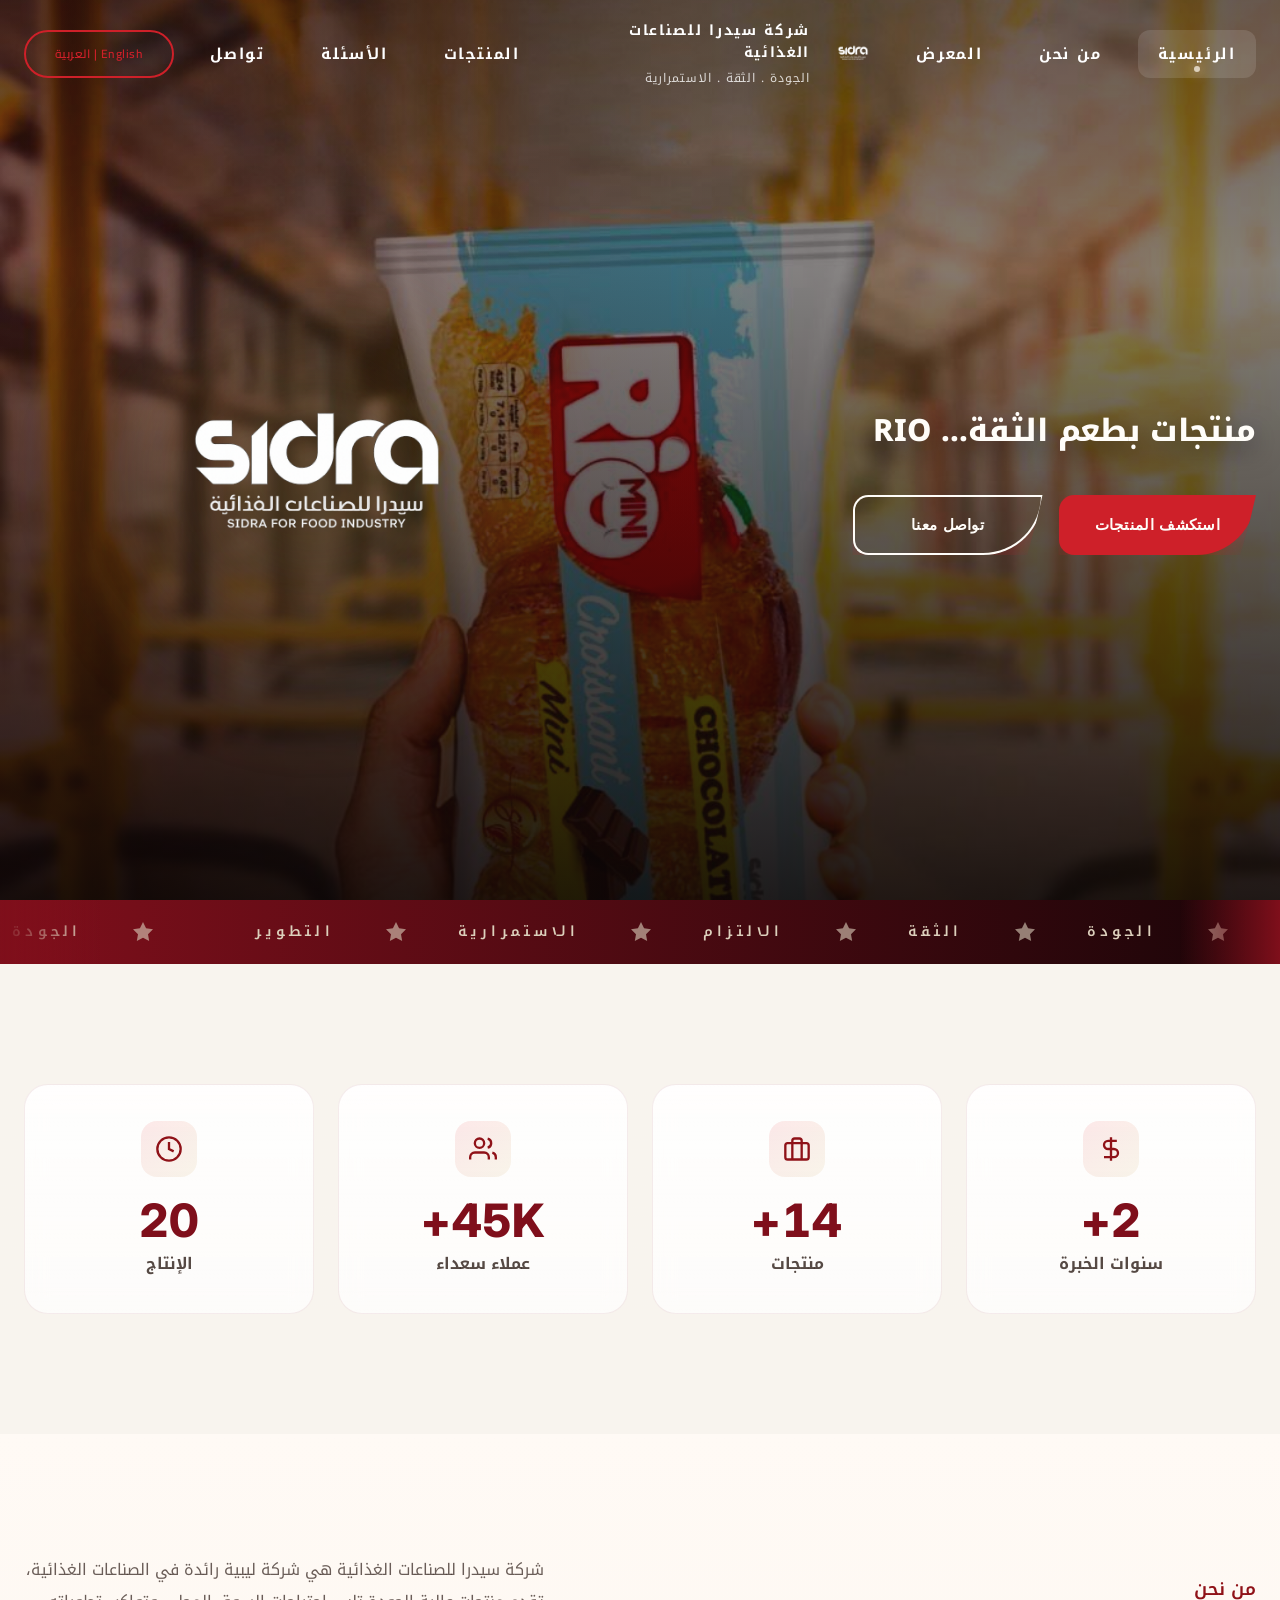
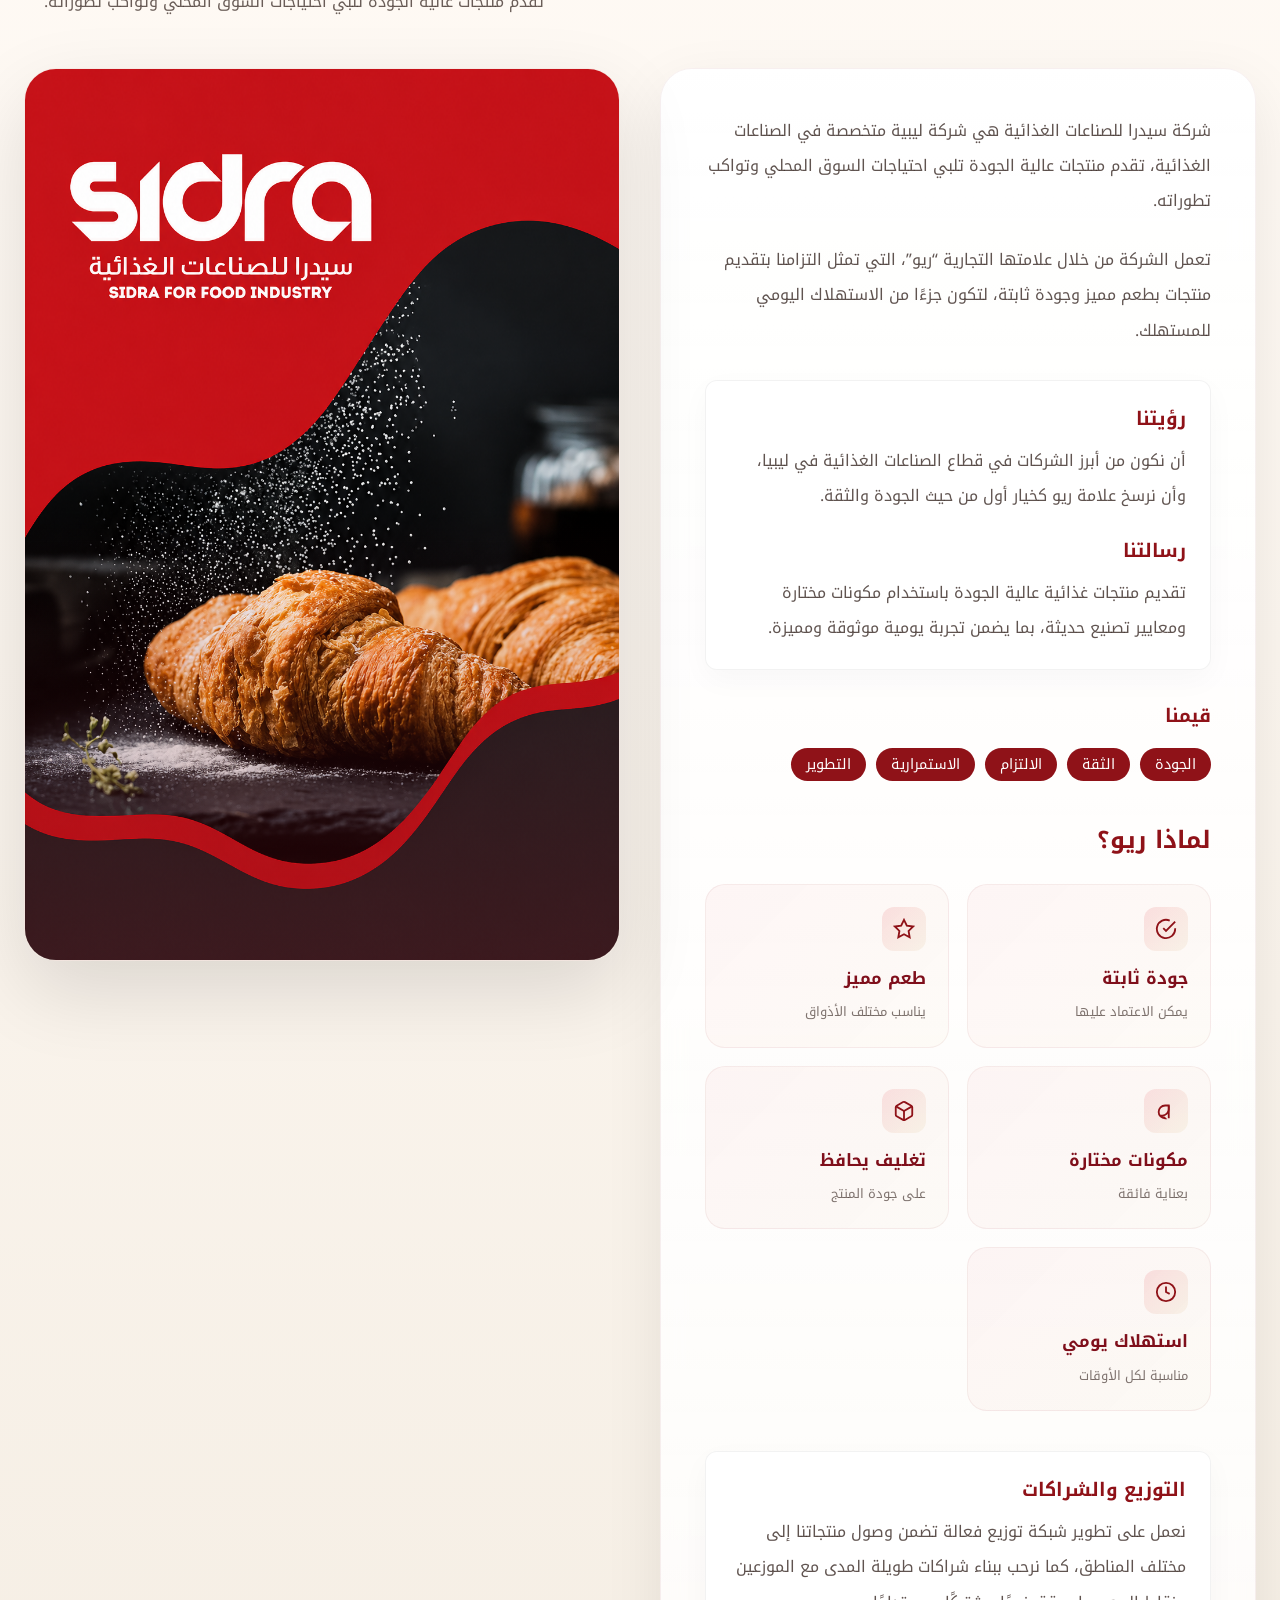
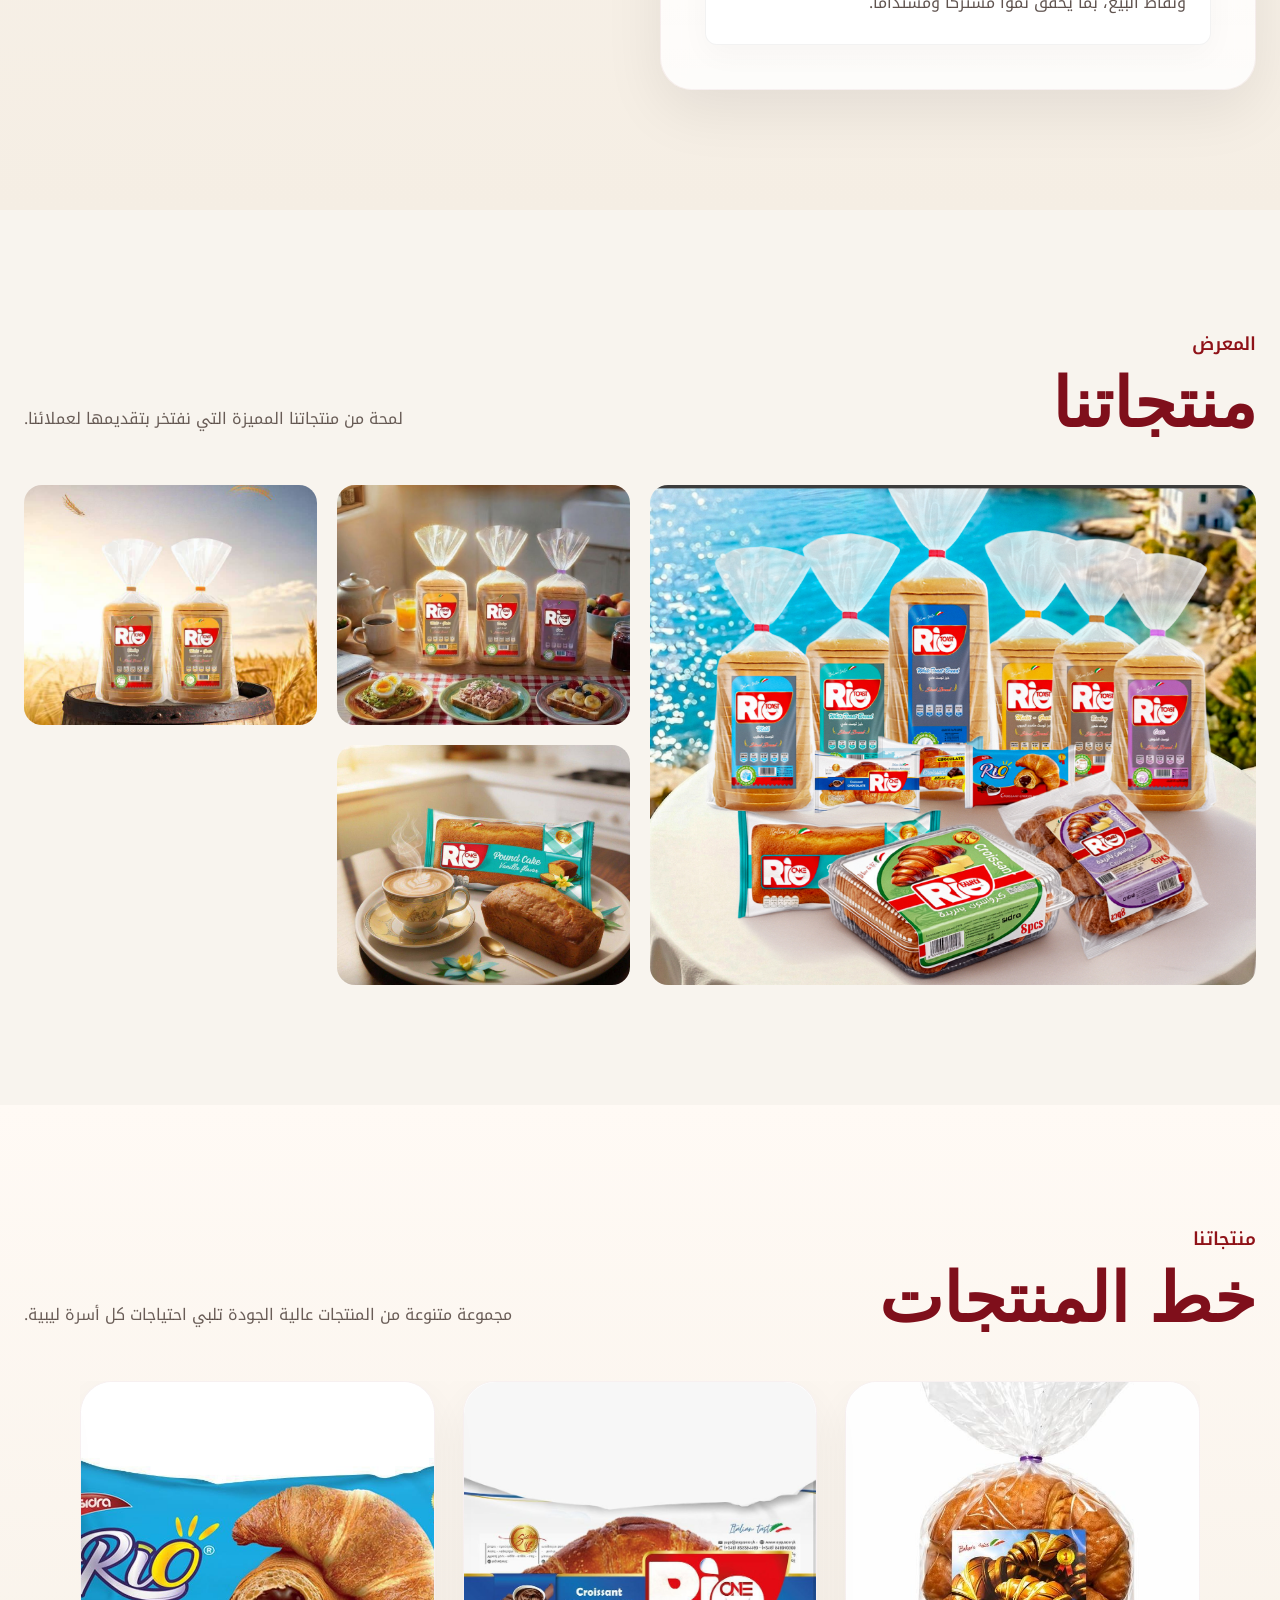
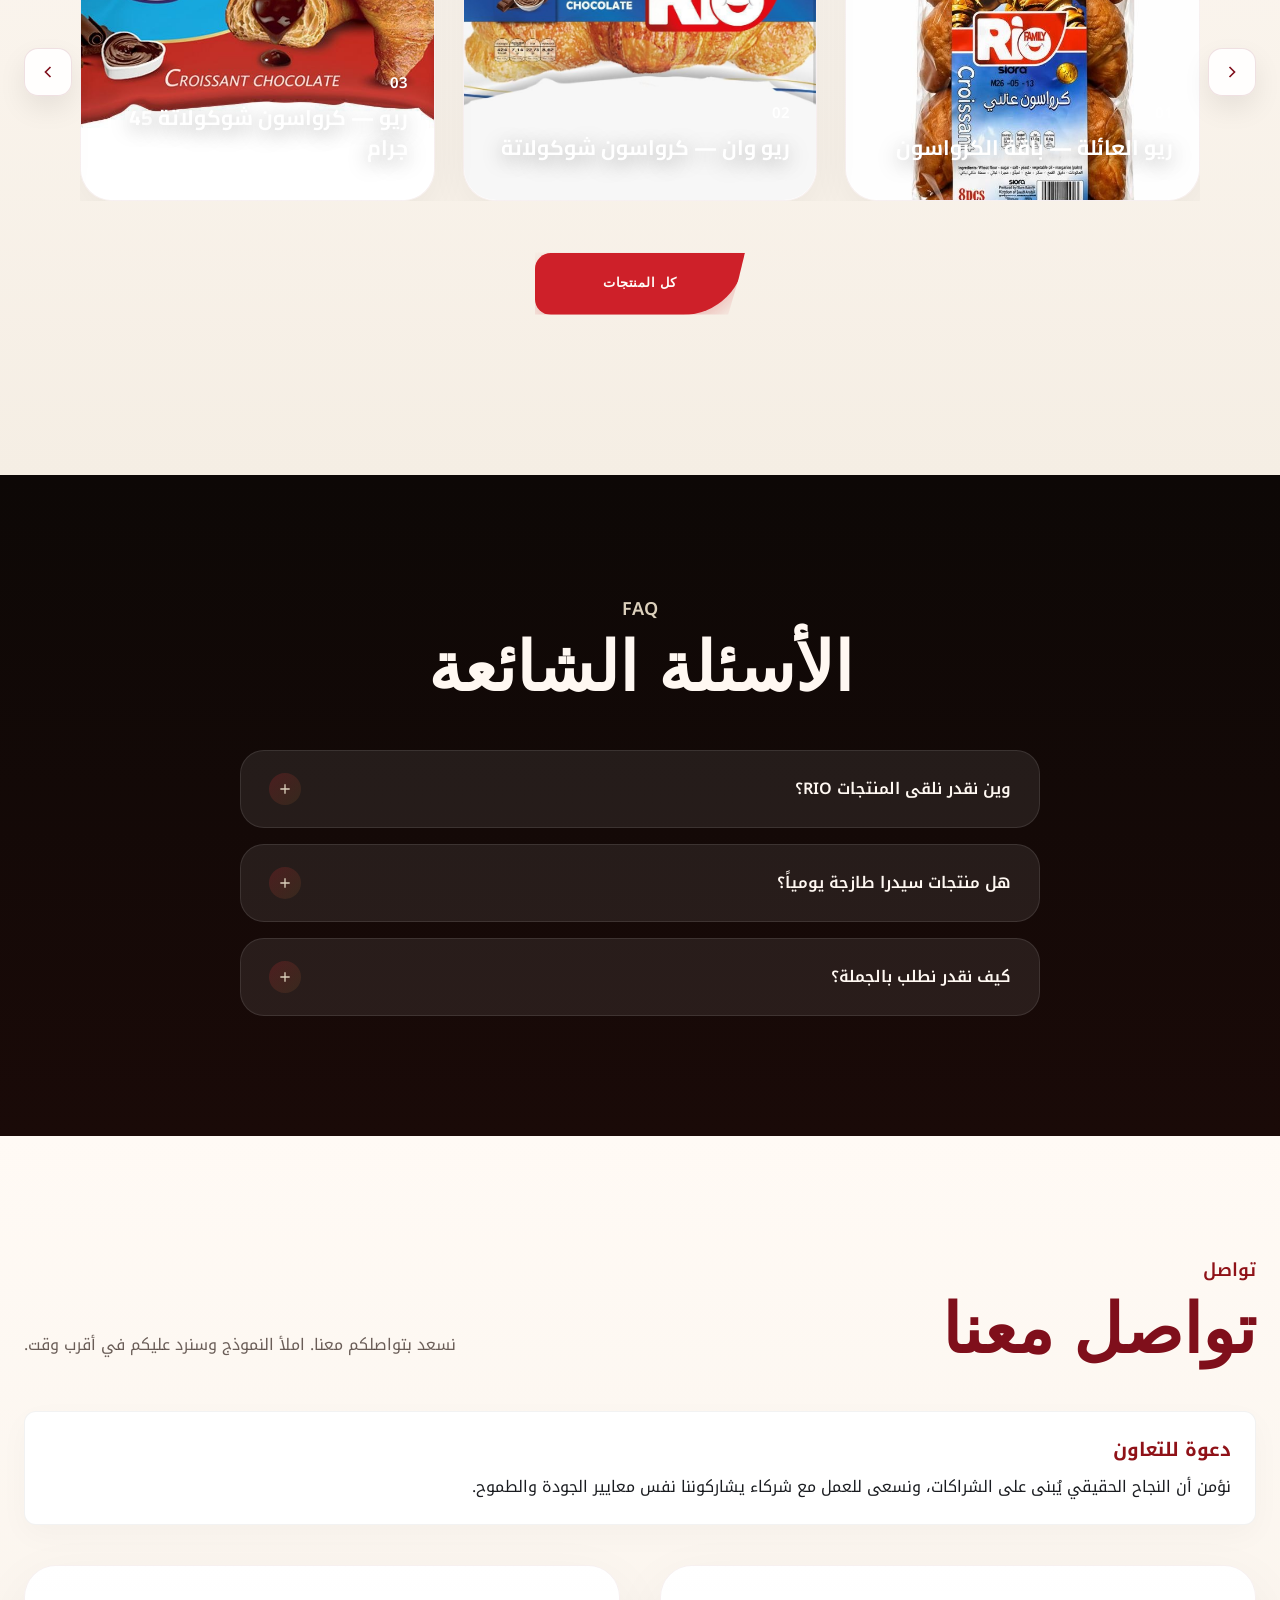
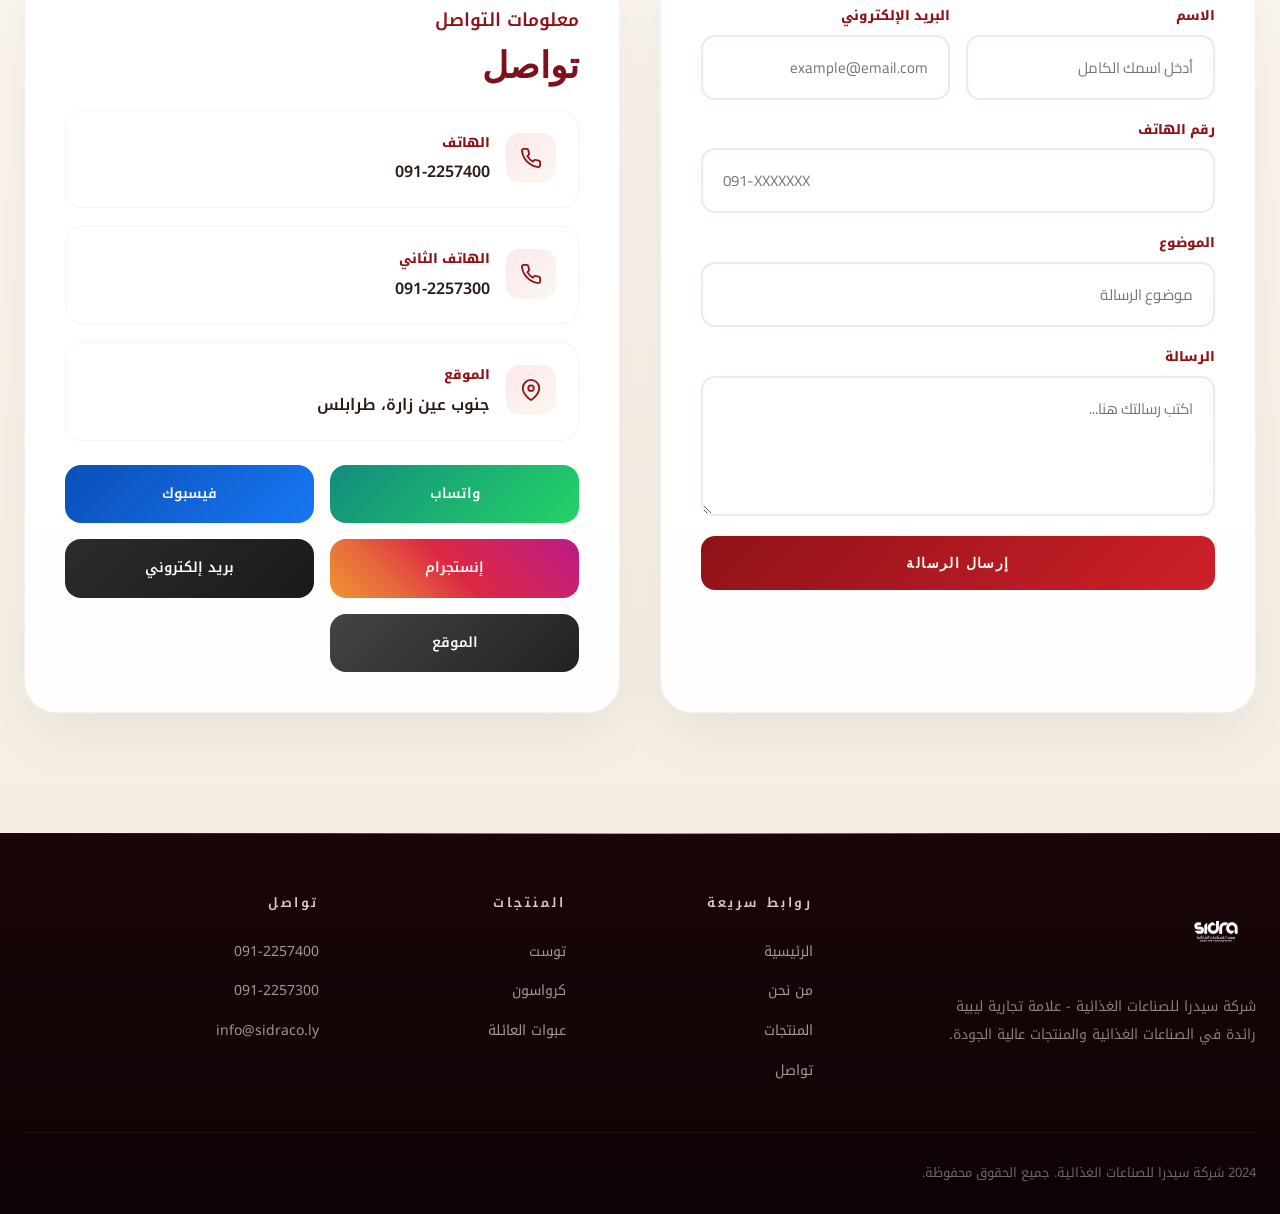
==== commit ed6053ab: "Update index.html" ====
--- a/index.html
+++ b/index.html
@@ -25,7 +25,7 @@
   <link rel="preconnect" href="https://fonts.googleapis.com">
   <link rel="preconnect" href="https://fonts.gstatic.com" crossorigin>
   <link
-    href="https://fonts.googleapis.com/css2?family=Noto+Kufi+Arabic:wght@400;500;600;700&family=Cormorant+Garamond:wght@500;600;700&family=Inter:wght@400;500;600;700&family=Marcellus&display=swap"
+    href="https://fonts.googleapis.com/css2?family=Cairo:wght@400;600;700&family=Noto+Kufi+Arabic:wght@400;500;600;700&family=Cormorant+Garamond:wght@500;600;700&family=Inter:wght@400;500;600;700&family=Marcellus&display=swap"
     rel="stylesheet">
 
   <!-- Main Stylesheet -->
@@ -56,8 +56,8 @@
   <header class="navbar" id="navbar">
     <div class="navbar-inner">
 
-      
-      
+
+
       <!-- Navigation Links -->
       <nav class="nav-links" id="navLinks">
         <a href="#home" class="active">Home</a>
@@ -65,18 +65,18 @@
         <a href="#gallery">Gallery</a>
 
         <!-- Brand Logo -->
-         <div class="brand-area">
-        <div class="logo-switch brand-logo">
-          <img src="images/sidra-logo.png" class="switch-img active" alt="Sidra Logo">
-          <img src="images/rio-logo.png" class="switch-img" alt="RIO Logo">
-        </div>
-        <div class="logo-wrap">
-          <div class="logo">SIDRA FOOD INDUSTRIES</div>
-          <div class="logo-sub">Quality . Trust . Continuity</div>
-        </div>
-      </div>
-
-      
+        <div class="brand-area">
+          <div class="logo-switch brand-logo">
+            <img src="images/sidra-logo.png" class="switch-img active" alt="Sidra Logo">
+            <img src="images/rio-logo.png" class="switch-img" alt="RIO Logo">
+          </div>
+          <div class="logo-wrap">
+            <div class="logo">SIDRA FOOD INDUSTRIES</div>
+            <div class="logo-sub">Quality . Trust . Continuity</div>
+          </div>
+        </div>
+
+
         <a href="products.html">Products</a>
         <a href="#faq">FAQ</a>
         <a href="#contact">Contact</a>
@@ -126,7 +126,6 @@
 
     <div class="hero-grid reveal">
       <div class="hero-copy">
-        <span class="eyebrow">Libyan Food Manufacturing</span>
         <p>
           منتجات بطعم الثقة... RIO
         </p>
@@ -279,42 +278,63 @@
           <h2 class="en-title"></h2>
         </div>
         <p class="section-intro">
-          شركة سيدرا للصناعات الغذائية هي شركة ليبية رائدة في الصناعات الغذائية، تقدم منتجات عالية الجودة تلبي احتياجات السوق المحلي وتواكب تطوراته.
+          شركة سيدرا للصناعات الغذائية هي شركة ليبية رائدة في الصناعات الغذائية، تقدم منتجات عالية الجودة تلبي احتياجات
+          السوق المحلي وتواكب تطوراته.
         </p>
       </div>
 
       <div class="about-grid">
         <div class="about-card reveal">
           <p class="about-p1">
-            شركة سيدرا للصناعات الغذائية هي شركة ليبية متخصصة في الصناعات الغذائية، تقدم منتجات عالية الجودة تلبي احتياجات السوق المحلي وتواكب تطوراته.
+            تعمل الشركة من خلال علامتها التجارية “ريو”، التي تمثل التزامنا بتقديم منتجات بطعم مميز وجودة ثابتة، لتكون
+            جزءًا من الاستهلاك اليومي للمستهلك.
           </p>
           <p class="about-p2">
-            تعمل الشركة من خلال علامتها التجارية “ريو”، التي تمثل التزامنا بتقديم منتجات بطعم مميز وجودة ثابتة، لتكون جزءًا من الاستهلاك اليومي للمستهلك.
-          </p> 
-          <p class="about-p3 flour-text">
-            تُصنَّع منتجات ريو باستخدام دقيق خاص عالي الجودة وغني بالبروتين، تم تطويره خصيصًا ليتناسب مع مواصفات منتجاتنا. هذا الاختيار الدقيق للمكونات يضمن تحقيق توازن مثالي بين الطراوة والقيمة الغذائية، ويعكس التزامنا بتقديم منتجات بمعايير عالية من الجودة والطعم المميز.
+            تُصنَّع منتجات ريو باستخدام دقيق خاص عالي الجودة وغني بالبروتين، تم تطويره خصيصًا ليتناسب مع مواصفات
+            منتجاتنا. هذا الاختيار الدقيق للمكونات يضمن تحقيق توازن مثالي بين الطراوة والقيمة الغذائية، ويعكس التزامنا
+            بتقديم منتجات بمعايير عالية من الجودة والطعم المميز.
           </p>
 
-          <div class="mission-vision-box" style="margin-top: 2rem; padding: 1.5rem; background: #ffffff; border-radius: 12px; border: 1px solid rgba(0,0,0,0.05); box-shadow: 0 10px 30px rgba(0,0,0,0.03);">
-            <h3 class="vision-title" style="color: var(--red-2); margin-bottom: 0.5rem; font-family: 'Noto Kufi Arabic', sans-serif;">رؤيتنا</h3>
-            <p class="vision-text" style="margin-bottom: 1.5rem;">أن نكون من أبرز الشركات في قطاع الصناعات الغذائية في ليبيا، وأن نرسخ علامة ريو كخيار أول من حيث الجودة والثقة.</p>
-            
-            <h3 class="mission-title" style="color: var(--red-2); margin-bottom: 0.5rem; font-family: 'Noto Kufi Arabic', sans-serif;">رسالتنا</h3>
-            <p class="mission-text" style="margin-bottom: 0;">تقديم منتجات غذائية عالية الجودة باستخدام مكونات مختارة ومعايير تصنيع حديثة، بما يضمن تجربة يومية موثوقة ومميزة.</p>
+          <div class="mission-vision-box"
+            style="margin-top: 2rem; padding: 1.5rem; background: #ffffff; border-radius: 12px; border: 1px solid rgba(0,0,0,0.05); box-shadow: 0 10px 30px rgba(0,0,0,0.03);">
+            <h3 class="vision-title"
+              style="color: var(--red-2); margin-bottom: 0.5rem; font-family: 'Noto Kufi Arabic', sans-serif;">رؤيتنا
+            </h3>
+            <p class="vision-text" style="margin-bottom: 1.5rem;">أن نكون من أبرز الشركات في قطاع الصناعات الغذائية في
+              ليبيا، وأن نرسخ علامة ريو كخيار أول من حيث الجودة والثقة.</p>
+
+            <h3 class="mission-title"
+              style="color: var(--red-2); margin-bottom: 0.5rem; font-family: 'Noto Kufi Arabic', sans-serif;">رسالتنا
+            </h3>
+            <p class="mission-text" style="margin-bottom: 0;">تقديم منتجات غذائية عالية الجودة باستخدام مكونات مختارة
+              ومعايير تصنيع حديثة، بما يضمن تجربة يومية موثوقة ومميزة.</p>
           </div>
 
           <div style="margin-top: 2rem;">
-            <h3 class="values-title" style="color: var(--red-2); margin-bottom: 1rem; font-family: 'Noto Kufi Arabic', sans-serif;">قيمنا</h3>
+            <h3 class="values-title"
+              style="color: var(--red-2); margin-bottom: 1rem; font-family: 'Noto Kufi Arabic', sans-serif;">قيمنا</h3>
             <ul class="values-list" style="display: flex; flex-wrap: wrap; gap: 10px; list-style: none; padding: 0;">
-              <li class="value-item" style="background: var(--red-2); color: white; padding: 5px 15px; border-radius: 20px; font-size: 0.9rem;">الجودة</li>
-              <li class="value-item" style="background: var(--red-2); color: white; padding: 5px 15px; border-radius: 20px; font-size: 0.9rem;">الثقة</li>
-              <li class="value-item" style="background: var(--red-2); color: white; padding: 5px 15px; border-radius: 20px; font-size: 0.9rem;">الالتزام</li>
-              <li class="value-item" style="background: var(--red-2); color: white; padding: 5px 15px; border-radius: 20px; font-size: 0.9rem;">الاستمرارية</li>
-              <li class="value-item" style="background: var(--red-2); color: white; padding: 5px 15px; border-radius: 20px; font-size: 0.9rem;">التطوير</li>
+              <li class="value-item"
+                style="background: var(--red-2); color: white; padding: 5px 15px; border-radius: 20px; font-size: 0.9rem;">
+                الجودة</li>
+              <li class="value-item"
+                style="background: var(--red-2); color: white; padding: 5px 15px; border-radius: 20px; font-size: 0.9rem;">
+                الثقة</li>
+              <li class="value-item"
+                style="background: var(--red-2); color: white; padding: 5px 15px; border-radius: 20px; font-size: 0.9rem;">
+                الالتزام</li>
+              <li class="value-item"
+                style="background: var(--red-2); color: white; padding: 5px 15px; border-radius: 20px; font-size: 0.9rem;">
+                الاستمرارية</li>
+              <li class="value-item"
+                style="background: var(--red-2); color: white; padding: 5px 15px; border-radius: 20px; font-size: 0.9rem;">
+                التطوير</li>
             </ul>
           </div>
 
-          <h3 class="why-rio-title" style="margin-top: 2.5rem; color: var(--red-2); font-size: 1.5rem; font-family: 'Noto Kufi Arabic', sans-serif;">لماذا ريو؟</h3>
+          <h3 class="why-rio-title"
+            style="margin-top: 2.5rem; color: var(--red-2); font-size: 1.5rem; font-family: 'Noto Kufi Arabic', sans-serif;">
+            لماذا ريو؟</h3>
           <div class="about-features" style="margin-top: 1.5rem;">
             <div class="feature">
               <div class="feature-icon">
@@ -350,7 +370,9 @@
             <div class="feature">
               <div class="feature-icon">
                 <svg viewBox="0 0 24 24" fill="none" stroke="currentColor" stroke-width="2">
-                  <path d="M21 16V8a2 2 0 0 0-1-1.73l-7-4a2 2 0 0 0-2 0l-7 4A2 2 0 0 0 3 8v8a2 2 0 0 0 1 1.73l7 4a2 2 0 0 0 2 0l7-4A2 2 0 0 0 21 16z"></path>
+                  <path
+                    d="M21 16V8a2 2 0 0 0-1-1.73l-7-4a2 2 0 0 0-2 0l-7 4A2 2 0 0 0 3 8v8a2 2 0 0 0 1 1.73l7 4a2 2 0 0 0 2 0l7-4A2 2 0 0 0 21 16z">
+                  </path>
                   <polyline points="3.27 6.96 12 12.01 20.73 6.96"></polyline>
                   <line x1="12" y1="22.08" x2="12" y2="12"></line>
                 </svg>
@@ -369,10 +391,15 @@
               <p class="feature-d5">مناسبة لكل الأوقات</p>
             </div>
           </div>
-          
-          <div class="distribution-box" style="margin-top: 2.5rem; padding: 1.5rem; background: #ffffff; border-radius: 12px; border: 1px solid rgba(0,0,0,0.05); box-shadow: 0 10px 30px rgba(0,0,0,0.03);">
-            <h3 class="distribution-title" style="color: var(--red-2); margin-bottom: 0.5rem; font-family: 'Noto Kufi Arabic', sans-serif;">التوزيع والشراكات</h3>
-            <p class="distribution-text" style="margin-bottom: 0;">نعمل على تطوير شبكة توزيع فعالة تضمن وصول منتجاتنا إلى مختلف المناطق، كما نرحب ببناء شراكات طويلة المدى مع الموزعين ونقاط البيع، بما يحقق نموًا مشتركًا ومستدامًا.</p>
+
+          <div class="distribution-box"
+            style="margin-top: 2.5rem; padding: 1.5rem; background: #ffffff; border-radius: 12px; border: 1px solid rgba(0,0,0,0.05); box-shadow: 0 10px 30px rgba(0,0,0,0.03);">
+            <h3 class="distribution-title"
+              style="color: var(--red-2); margin-bottom: 0.5rem; font-family: 'Noto Kufi Arabic', sans-serif;">التوزيع
+              والشراكات</h3>
+            <p class="distribution-text" style="margin-bottom: 0;">نعمل على تطوير شبكة توزيع فعالة تضمن وصول منتجاتنا
+              إلى مختلف المناطق، كما نرحب ببناء شراكات طويلة المدى مع الموزعين ونقاط البيع، بما يحقق نموًا مشتركًا
+              ومستدامًا.</p>
           </div>
 
         </div>
@@ -401,16 +428,20 @@
 
       <div class="gallery-grid reveal">
         <div class="gallery-item" style="position: relative; border-radius: 18px; overflow: hidden; background: #000;">
-          <img src="images/hero1-bg.png" alt="Gallery Image 1" style="width: 100%; height: 100%; object-fit: cover; display: block; opacity: 1; transition: transform 0.5s ease;">
+          <img src="images/hero1-bg.png" alt="Gallery Image 1"
+            style="width: 100%; height: 100%; object-fit: cover; display: block; opacity: 1; transition: transform 0.5s ease;">
         </div>
         <div class="gallery-item" style="position: relative; border-radius: 18px; overflow: hidden; background: #000;">
-          <img src="images/hero2-bg.png" alt="Gallery Image 2" style="width: 100%; height: 100%; object-fit: cover; display: block; opacity: 1; transition: transform 0.5s ease;">
+          <img src="images/hero2-bg.png" alt="Gallery Image 2"
+            style="width: 100%; height: 100%; object-fit: cover; display: block; opacity: 1; transition: transform 0.5s ease;">
         </div>
         <div class="gallery-item" style="position: relative; border-radius: 18px; overflow: hidden; background: #000;">
-          <img src="images/hero3-bg.png" alt="Gallery Image 3" style="width: 100%; height: 100%; object-fit: cover; display: block; opacity: 1; transition: transform 0.5s ease;">
+          <img src="images/hero3-bg.png" alt="Gallery Image 3"
+            style="width: 100%; height: 100%; object-fit: cover; display: block; opacity: 1; transition: transform 0.5s ease;">
         </div>
         <div class="gallery-item" style="position: relative; border-radius: 18px; overflow: hidden; background: #000;">
-          <img src="images/her3-bg.png" alt="Gallery Image 4" style="width: 100%; height: 100%; object-fit: cover; display: block; opacity: 1; transition: transform 0.5s ease;">
+          <img src="images/her3-bg.png" alt="Gallery Image 4"
+            style="width: 100%; height: 100%; object-fit: cover; display: block; opacity: 1; transition: transform 0.5s ease;">
         </div>
       </div>
     </div>
@@ -447,81 +478,103 @@
 
         <div class="products-swiper-viewport">
           <div class="products-swiper-track" id="productsSwiperTrack">
-            <article class="product-card products-swiper-slide">
-              <div class="product-image"><img src="images/RioImages/photo_2026-04-15_20-33-02.jpg" alt="Rio Family Croissant Bucket" loading="lazy"></div>
+            <article class="product-card products-swiper-slide card-family-8">
+              <div class="product-image"><img src="images/RioImages/photo_2026-04-15_20-33-02.jpg"
+                  alt="Rio Family Croissant Bucket" loading="lazy"></div>
               <div class="product-index">01</div>
               <h3>Rio Family — Croissant Bucket</h3>
-              <p>كرواسون بالزبدة عبوة العائلة — 8 قطع في صينية شفافة. هش ومقرمش في كل قضمة.<br><span class="product-nutrition">8 pcs | Butter Croissant | كرواسون بالزبدة | Italian Taste</span></p>
+              <p>كرواسون بالزبدة عبوة العائلة — 8 قطع في صينية شفافة. هش ومقرمش في كل قضمة.<br><span
+                  class="product-nutrition">8 pcs | Butter Croissant | كرواسون بالزبدة | Italian Taste</span></p>
               <span class="product-tag">Family Pack — 8 pcs</span>
             </article>
-            <article class="product-card products-swiper-slide">
-              <div class="product-image"><img src="images/RioImages/photo_2026-04-15_19-39-06.jpg" alt="Rio ONE Croissant Chocolate" loading="lazy"></div>
+            <article class="product-card products-swiper-slide card-rio-one">
+              <div class="product-image"><img src="images/RioImages/photo_2026-04-15_19-39-06.jpg"
+                  alt="Rio ONE Croissant Chocolate" loading="lazy"></div>
               <div class="product-index">02</div>
               <h3>Rio ONE — Croissant Chocolate</h3>
-              <p>كرواسون شوكولاتة بحجم كبير — عجينة ذهبية هشة محشوة بكريمة الشوكولاتة الإيطالية.<br><span class="product-nutrition">طاقة: 424 kcal | دهون: 22.73g | بروتين: 8.62g | Italian Taste</span></p>
+              <p>كرواسون شوكولاتة بحجم كبير — عجينة ذهبية هشة محشوة بكريمة الشوكولاتة الإيطالية.<br><span
+                  class="product-nutrition">طاقة: 424 kcal | دهون: 22.73g | بروتين: 8.62g | Italian Taste</span></p>
               <span class="product-tag">Chocolate</span>
             </article>
-            <article class="product-card products-swiper-slide">
-              <div class="product-image"><img src="images/RioImages/photo_2026-04-15_19-39-08.jpg" alt="Rio Croissant Chocolate 45g" loading="lazy"></div>
+            <article class="product-card products-swiper-slide card-rio-regular">
+              <div class="product-image"><img src="images/RioImages/photo_2026-04-15_19-39-08.jpg"
+                  alt="Rio Croissant Chocolate 45g" loading="lazy"></div>
               <div class="product-index">03</div>
               <h3>Rio — Croissant Chocolate 45g</h3>
-              <p>كرواسون شوكولاتة فردي 45 جرام — قلب محشو بكريمة شوكولاتة داكنة لذيذة.<br><span class="product-nutrition">45g | كرواسون شوكولاتة | Rio Sidra | No.1 Choice</span></p>
+              <p>كرواسون شوكولاتة فردي 45 جرام — قلب محشو بكريمة شوكولاتة داكنة لذيذة.<br><span
+                  class="product-nutrition">45g | كرواسون شوكولاتة | Rio Sidra | No.1 Choice</span></p>
               <span class="product-tag">Chocolate 45g</span>
             </article>
-            <article class="product-card products-swiper-slide">
-              <div class="product-image"><img src="images/RioImages/photo_2026-04-15_20-32-44.jpg" alt="Rio Mini Croissant Chocolate" loading="lazy"></div>
+            <article class="product-card products-swiper-slide card-rio-mini">
+              <div class="product-image"><img src="images/RioImages/photo_2026-04-15_20-32-44.jpg"
+                  alt="Rio Mini Croissant Chocolate" loading="lazy"></div>
               <div class="product-index">04</div>
               <h3>Rio Mini — Croissant Chocolate</h3>
-              <p>ميني كرواسون شوكولاتة — حجم صغير بطعم كبير. مثالي كوجبة خفيفة في أي وقت.<br><span class="product-nutrition">طاقة: 424 kcal | دهون: 22.73g | بروتين: 8.62g | Mini Size</span></p>
+              <p>ميني كرواسون شوكولاتة — حجم صغير بطعم كبير. مثالي كوجبة خفيفة في أي وقت.<br><span
+                  class="product-nutrition">طاقة: 424 kcal | دهون: 22.73g | بروتين: 8.62g | Mini Size</span></p>
               <span class="product-tag">Mini Chocolate</span>
             </article>
-            <article class="product-card products-swiper-slide">
-              <div class="product-image"><img src="images/RioImages/photo_2026-04-15_19-39-13.jpg" alt="Rio Cake Pound Cake Vanilla" loading="lazy"></div>
+            <article class="product-card products-swiper-slide card-cake-vanilla">
+              <div class="product-image"><img src="images/RioImages/photo_2026-04-15_19-39-13.jpg"
+                  alt="Rio Cake Pound Cake Vanilla" loading="lazy"></div>
               <div class="product-index">05</div>
               <h3>Rio Cake — Pound Cake Vanilla</h3>
-              <p>كيك الفانيليا الإيطالي — نعومة لا مثيل لها بعجينة ذهبية مخبوزة بعناية.<br><span class="product-nutrition">طاقة: 337 kcal | دهون: 11.5g | بروتين: 2g | Italian Taste</span></p>
+              <p>كيك الفانيليا الإيطالي — نعومة لا مثيل لها بعجينة ذهبية مخبوزة بعناية.<br><span
+                  class="product-nutrition">طاقة: 337 kcal | دهون: 11.5g | بروتين: 2g | Italian Taste</span></p>
               <span class="product-tag">Italian Taste</span>
             </article>
-            <article class="product-card products-swiper-slide">
-              <div class="product-image"><img src="images/RioImages/photo_2026-04-15_19-39-31.jpg" alt="Rio Toast Milk" loading="lazy"></div>
+            <article class="product-card products-swiper-slide card-toast-milk">
+              <div class="product-image"><img src="images/RioImages/photo_2026-04-15_19-39-31.jpg" alt="Rio Toast Milk"
+                  loading="lazy"></div>
               <div class="product-index">06</div>
               <h3>Rio Toast Milk</h3>
-              <p>توست بالحليب — شرائح طازجة ناعمة مثالية لكل وجبة.<br><span class="product-nutrition">طاقة: 284 kcal | دهون: 1.69g | سكر: 5g | صوديوم: 59mg</span></p>
+              <p>توست بالحليب — شرائح طازجة ناعمة مثالية لكل وجبة.<br><span class="product-nutrition">طاقة: 284 kcal |
+                  دهون: 1.69g | سكر: 5g | صوديوم: 59mg</span></p>
               <span class="product-tag">Fresh &amp; Tasty</span>
             </article>
-            <article class="product-card products-swiper-slide">
-              <div class="product-image"><img src="images/RioImages/photo_2026-04-15_20-32-07.jpg" alt="Rio Toast White" loading="lazy"></div>
+            <article class="product-card products-swiper-slide card-toast-large">
+              <div class="product-image"><img src="images/RioImages/photo_2026-04-15_20-32-07.jpg" alt="Rio Toast White"
+                  loading="lazy"></div>
               <div class="product-index">07</div>
               <h3>Rio Toast White</h3>
-              <p>توست عادي — أبيض ناعم مثالي لكل الوجبات.<br><span class="product-nutrition">طاقة: 284 kcal | دهون: 1.69g | دهون مشبعة: 0.29g</span></p>
+              <p>توست عادي — أبيض ناعم مثالي لكل الوجبات.<br><span class="product-nutrition">طاقة: 284 kcal | دهون:
+                  1.69g | دهون مشبعة: 0.29g</span></p>
               <span class="product-tag">Best Seller</span>
             </article>
-            <article class="product-card products-swiper-slide">
-              <div class="product-image"><img src="images/RioImages/photo_2026-04-15_20-32-20.jpg" alt="Rio Toast White Teal" loading="lazy"></div>
+            <article class="product-card products-swiper-slide card-toast-small">
+              <div class="product-image"><img src="images/RioImages/photo_2026-04-15_20-32-20.jpg"
+                  alt="Rio Toast White Teal" loading="lazy"></div>
               <div class="product-index">08</div>
               <h3>Rio Toast White</h3>
-              <p>توست عادي بتغليف مميز — Italian Taste بلمسة ليبية أصيلة.<br><span class="product-nutrition">طاقة: 284 kcal | Italian Taste | Sidra</span></p>
+              <p>توست عادي بتغليف مميز — Italian Taste بلمسة ليبية أصيلة.<br><span class="product-nutrition">طاقة: 284
+                  kcal | Italian Taste | Sidra</span></p>
               <span class="product-tag">Italian Taste</span>
             </article>
-            <article class="product-card products-swiper-slide">
-              <div class="product-image"><img src="images/RioImages/photo_2026-04-15_20-32-37.jpg" alt="Rio Toast Oats" loading="lazy"></div>
+            <article class="product-card products-swiper-slide card-toast-oats">
+              <div class="product-image"><img src="images/RioImages/photo_2026-04-15_20-32-37.jpg" alt="Rio Toast Oats"
+                  loading="lazy"></div>
               <div class="product-index">09</div>
               <h3>Rio Toast Oats</h3>
-              <p>توست الشوفان — غني بالألياف للشعور بالشبع لفترة أطول.<br><span class="product-nutrition">طاقة: 284 kcal | دهون: 1.69g | سكر: 5g | صوديوم: 3%</span></p>
+              <p>توست الشوفان — غني بالألياف للشعور بالشبع لفترة أطول.<br><span class="product-nutrition">طاقة: 284 kcal
+                  | دهون: 1.69g | سكر: 5g | صوديوم: 3%</span></p>
               <span class="product-tag">Healthy Choice</span>
             </article>
-            <article class="product-card products-swiper-slide">
-              <div class="product-image"><img src="images/RioImages/photo_2026-04-15_20-32-50.jpg" alt="Rio Toast Barley" loading="lazy"></div>
+            <article class="product-card products-swiper-slide card-toast-barley">
+              <div class="product-image"><img src="images/RioImages/photo_2026-04-15_20-32-50.jpg"
+                  alt="Rio Toast Barley" loading="lazy"></div>
               <div class="product-index">10</div>
               <h3>Rio Toast Barley</h3>
-              <p>توست الشعير — نكهة طبيعية مميزة وغنية بالمعادن الضرورية.<br><span class="product-nutrition">طاقة: 284 kcal | دهون: 1.69g | Sliced Toast</span></p>
+              <p>توست الشعير — نكهة طبيعية مميزة وغنية بالمعادن الضرورية.<br><span class="product-nutrition">طاقة: 284
+                  kcal | دهون: 1.69g | Sliced Toast</span></p>
               <span class="product-tag">Natural</span>
             </article>
-            <article class="product-card products-swiper-slide">
-              <div class="product-image"><img src="images/RioImages/photo_2026-04-15_20-32-56.jpg" alt="Rio Toast Multi-Grain" loading="lazy"></div>
+            <article class="product-card products-swiper-slide card-toast-multi">
+              <div class="product-image"><img src="images/RioImages/photo_2026-04-15_20-32-56.jpg"
+                  alt="Rio Toast Multi-Grain" loading="lazy"></div>
               <div class="product-index">11</div>
               <h3>Rio Toast Multi-Grain</h3>
-              <p>توست متعدد الحبوب — مزيج غني من الحبوب الكاملة لصحة أفضل.<br><span class="product-nutrition">طاقة: 284 kcal | توست متعدد الحبوب | Italian Taste</span></p>
+              <p>توست متعدد الحبوب — مزيج غني من الحبوب الكاملة لصحة أفضل.<br><span class="product-nutrition">طاقة: 284
+                  kcal | توست متعدد الحبوب | Italian Taste</span></p>
               <span class="product-tag">Multi-Grain</span>
             </article>
           </div>
@@ -612,9 +665,13 @@
         </p>
       </div>
 
-      <div class="cooperation-box" style="margin-bottom: 2.5rem; padding: 1.5rem; background: #ffffff; border-radius: 12px; border: 1px solid rgba(0,0,0,0.05); box-shadow: 0 10px 30px rgba(0,0,0,0.03);">
-        <h3 class="cooperation-title" style="color: var(--red-2); margin-bottom: 0.5rem; font-family: 'Noto Kufi Arabic', sans-serif;">دعوة للتعاون</h3>
-        <p class="cooperation-text" style="margin-bottom: 0;">نؤمن أن النجاح الحقيقي يُبنى على الشراكات، ونسعى للعمل مع شركاء يشاركوننا نفس معايير الجودة والطموح.</p>
+      <div class="cooperation-box"
+        style="margin-bottom: 2.5rem; padding: 1.5rem; background: #ffffff; border-radius: 12px; border: 1px solid rgba(0,0,0,0.05); box-shadow: 0 10px 30px rgba(0,0,0,0.03);">
+        <h3 class="cooperation-title"
+          style="color: var(--red-2); margin-bottom: 0.5rem; font-family: 'Noto Kufi Arabic', sans-serif;">دعوة للتعاون
+        </h3>
+        <p class="cooperation-text" style="margin-bottom: 0;">نؤمن أن النجاح الحقيقي يُبنى على الشراكات، ونسعى للعمل مع
+          شركاء يشاركوننا نفس معايير الجودة والطموح.</p>
       </div>
 
       <div class="contact-wrap">
@@ -688,7 +745,7 @@
                 </svg>
               </div>
               <div>
-                <span>Phone 2</span>
+                <span>Phone</span>
                 <strong>091-2257300</strong>
               </div>
             </a>
@@ -710,23 +767,41 @@
 
           <div class="quick-links">
             <a class="quick-link whatsapp" target="_blank" href="https://wa.me/218912257400">
-              <svg width="20" height="20" viewBox="0 0 24 24" fill="none" stroke="currentColor" stroke-width="2"><path d="M22 16.92v3a2 2 0 0 1-2.18 2 19.79 19.79 0 0 1-8.63-3.07 19.5 19.5 0 0 1-6-6 19.79 19.79 0 0 1-3.07-8.67A2 2 0 0 1 4.11 2h3a2 2 0 0 1 2 1.72 12.84 12.84 0 0 0 .7 2.81 2 2 0 0 1-.45 2.11L8.09 9.91a16 16 0 0 0 6 6l1.27-1.27a2 2 0 0 1 2.11-.45 12.84 12.84 0 0 0 2.81.7A2 2 0 0 1 22 16.92z"></path></svg>
+              <svg width="20" height="20" viewBox="0 0 24 24" fill="none" stroke="currentColor" stroke-width="2">
+                <path
+                  d="M22 16.92v3a2 2 0 0 1-2.18 2 19.79 19.79 0 0 1-8.63-3.07 19.5 19.5 0 0 1-6-6 19.79 19.79 0 0 1-3.07-8.67A2 2 0 0 1 4.11 2h3a2 2 0 0 1 2 1.72 12.84 12.84 0 0 0 .7 2.81 2 2 0 0 1-.45 2.11L8.09 9.91a16 16 0 0 0 6 6l1.27-1.27a2 2 0 0 1 2.11-.45 12.84 12.84 0 0 0 2.81.7A2 2 0 0 1 22 16.92z">
+                </path>
+              </svg>
               WhatsApp
             </a>
             <a class="quick-link facebook" target="_blank" href="https://www.facebook.com/share/1RaJd8yqqZ/">
-              <svg width="20" height="20" viewBox="0 0 24 24" fill="none" stroke="currentColor" stroke-width="2"><path d="M18 2h-3a5 5 0 0 0-5 5v3H7v4h3v8h4v-8h3l1-4h-4V7a1 1 0 0 1 1-1h3z"></path></svg>
+              <svg width="20" height="20" viewBox="0 0 24 24" fill="none" stroke="currentColor" stroke-width="2">
+                <path d="M18 2h-3a5 5 0 0 0-5 5v3H7v4h3v8h4v-8h3l1-4h-4V7a1 1 0 0 1 1-1h3z"></path>
+              </svg>
               Facebook
             </a>
-            <a class="quick-link instagram" target="_blank" href="https://www.instagram.com/rioprodcuts?igsh=a3VncmprcWNoNWlm">
-              <svg width="20" height="20" viewBox="0 0 24 24" fill="none" stroke="currentColor" stroke-width="2"><rect x="2" y="2" width="20" height="20" rx="5" ry="5"></rect><path d="M16 11.37A4 4 0 1 1 12.63 8 4 4 0 0 1 16 11.37z"></path><line x1="17.5" y1="6.5" x2="17.51" y2="6.5"></line></svg>
+            <a class="quick-link instagram" target="_blank"
+              href="https://www.instagram.com/rioprodcuts?igsh=a3VncmprcWNoNWlm">
+              <svg width="20" height="20" viewBox="0 0 24 24" fill="none" stroke="currentColor" stroke-width="2">
+                <rect x="2" y="2" width="20" height="20" rx="5" ry="5"></rect>
+                <path d="M16 11.37A4 4 0 1 1 12.63 8 4 4 0 0 1 16 11.37z"></path>
+                <line x1="17.5" y1="6.5" x2="17.51" y2="6.5"></line>
+              </svg>
               Instagram
             </a>
             <a class="quick-link email" href="mailto:info@sidraco.ly">
-              <svg width="20" height="20" viewBox="0 0 24 24" fill="none" stroke="currentColor" stroke-width="2"><path d="M4 4h16c1.1 0 2 .9 2 2v12c0 1.1-.9 2-2 2H4c-1.1 0-2-.9-2-2V6c0-1.1.9-2 2-2z"></path><polyline points="22,6 12,13 2,6"></polyline></svg>
+              <svg width="20" height="20" viewBox="0 0 24 24" fill="none" stroke="currentColor" stroke-width="2">
+                <path d="M4 4h16c1.1 0 2 .9 2 2v12c0 1.1-.9 2-2 2H4c-1.1 0-2-.9-2-2V6c0-1.1.9-2 2-2z"></path>
+                <polyline points="22,6 12,13 2,6"></polyline>
+              </svg>
               Email
             </a>
-            <a class="quick-link map" target="_blank" href="https://www.google.com/maps/search/?api=1&query=South+ain+zara,+Tripoli,+Libya">
-              <svg width="20" height="20" viewBox="0 0 24 24" fill="none" stroke="currentColor" stroke-width="2"><path d="M21 10c0 7-9 13-9 13s-9-6-9-13a9 9 0 0 1 18 0z"></path><circle cx="12" cy="10" r="3"></circle></svg>
+            <a class="quick-link map" target="_blank"
+              href="https://www.google.com/maps/search/?api=1&query=South+ain+zara,+Tripoli,+Libya">
+              <svg width="20" height="20" viewBox="0 0 24 24" fill="none" stroke="currentColor" stroke-width="2">
+                <path d="M21 10c0 7-9 13-9 13s-9-6-9-13a9 9 0 0 1 18 0z"></path>
+                <circle cx="12" cy="10" r="3"></circle>
+              </svg>
               Location
             </a>
           </div>
@@ -782,8 +857,8 @@
       </div>
 
       <div class="footer-bottom">
-        <div>2024 Sidra Food Industries. All rights reserved.</div>
-        
+        <div class="footer-company">شركة سيدرا لصناعة الغذائيات</div>
+        <div class="footer-slogan">RIO ... منتجات بطعم الثقة</div>
       </div>
     </div>
   </footer>
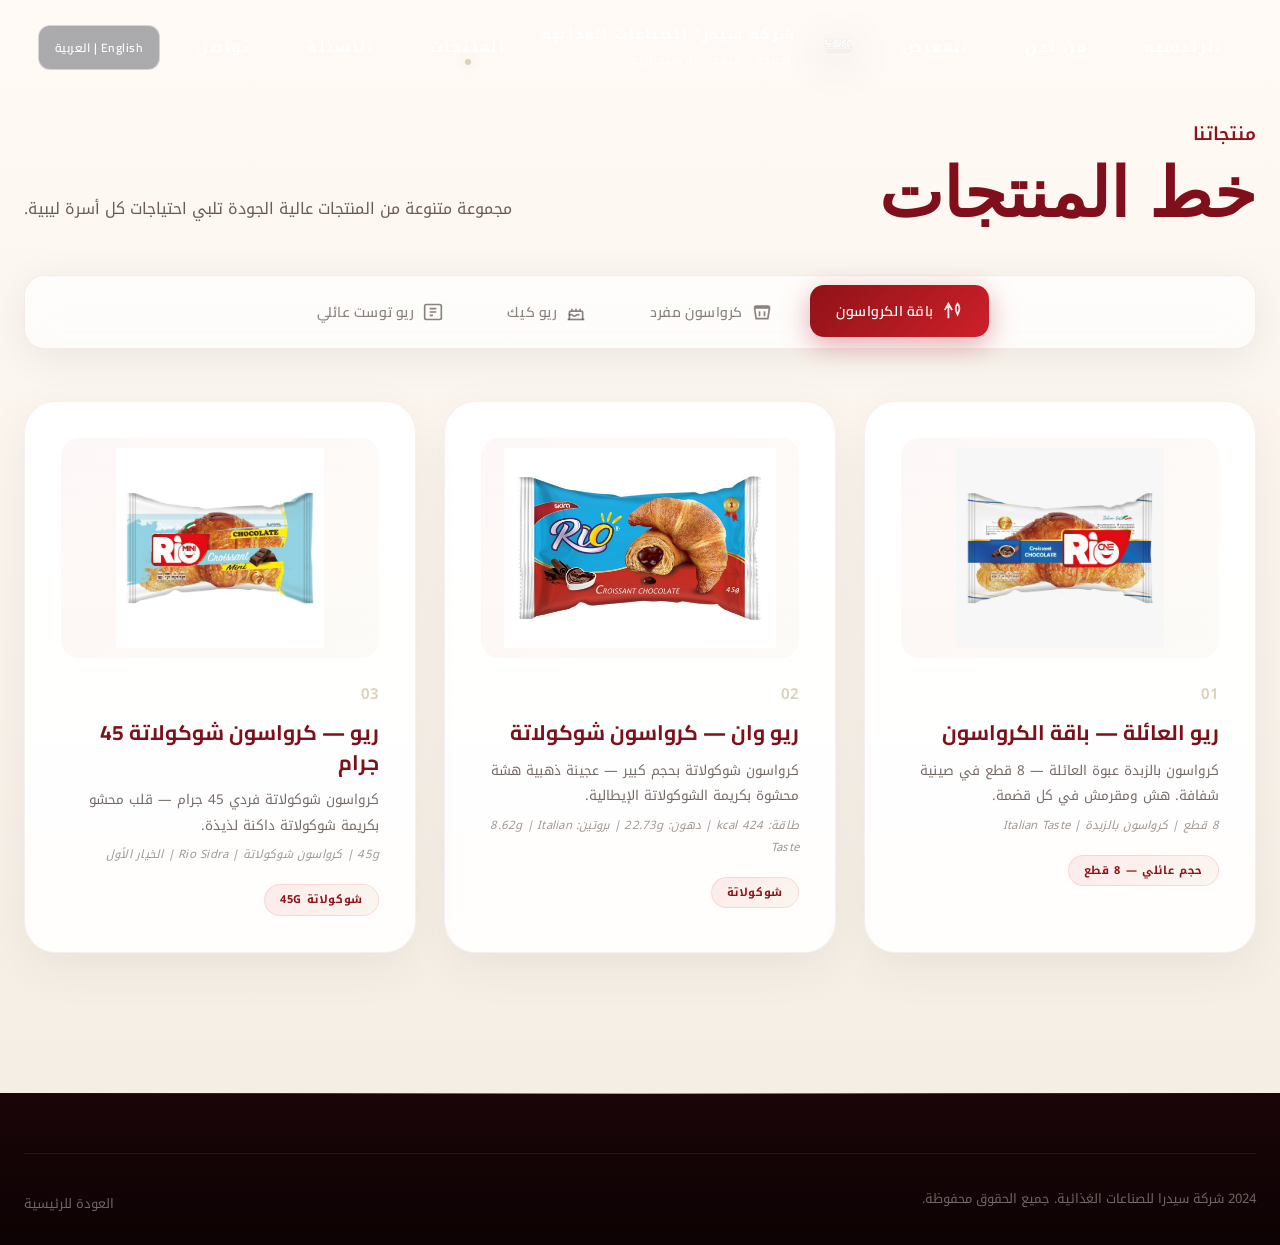
==== commit c7fbfc37: "Update index.html" ====
--- a/index.html
+++ b/index.html
@@ -4,39 +4,18 @@
 <head>
   <meta charset="UTF-8" />
   <meta name="viewport" content="width=device-width, initial-scale=1.0" />
-
-  <!-- SEO Meta Tags -->
-  <title>Sidra Food Industries - RIO</title>
-  <meta name="description"
-    content="شركة سيدرا للصناعات الغذائية - علامة تجارية ليبية رائدة في الصناعات الغذائية والمنتجات عالية الجودة">
-  <meta name="keywords" content="RIO, سيدرا, مخبوزات, كرواسون, توست, ليبيا, صناعات غذائية">
-  <meta name="author" content="Sidra Food Industries">
-
-  <!-- Open Graph -->
-  <meta property="og:title" content="Sidra Food Industries - RIO">
-  <meta property="og:description" content="الجودة التي تثق بها والطعم الذي يرافقك كل يوم">
-  <meta property="og:type" content="website">
-  <meta property="og:image" content="images/rio-logo.png">
-
-  <!-- Favicon -->
+  <title>منتجاتنا - شركة سيدرا</title>
+  <meta name="description" content="Explore Sidra Food Industries products including toast, cake, and croissants." />
   <link rel="icon" type="image/png" href="images/rio-logo.png">
-
-  <!-- Google Fonts -->
   <link rel="preconnect" href="https://fonts.googleapis.com">
   <link rel="preconnect" href="https://fonts.gstatic.com" crossorigin>
   <link
     href="https://fonts.googleapis.com/css2?family=Cairo:wght@400;600;700&family=Noto+Kufi+Arabic:wght@400;500;600;700&family=Cormorant+Garamond:wght@500;600;700&family=Inter:wght@400;500;600;700&family=Marcellus&display=swap"
     rel="stylesheet">
-
-  <!-- Main Stylesheet -->
   <link rel="stylesheet" href="css/style.css">
 </head>
 
 <body>
-
-  <!-- ============================================
-       INTRO / LOADING SCREEN
-  ============================================= -->
   <div class="intro" id="intro">
     <div class="intro-logo-wrap">
       <div class="logo-switch intro-logo">
@@ -50,21 +29,12 @@
     </div>
   </div>
 
-  <!-- ============================================
-       NAVIGATION BAR
-  ============================================= -->
   <header class="navbar" id="navbar">
     <div class="navbar-inner">
-
-
-
-      <!-- Navigation Links -->
       <nav class="nav-links" id="navLinks">
-        <a href="#home" class="active">Home</a>
-        <a href="#about">About</a>
-        <a href="#gallery">Gallery</a>
-
-        <!-- Brand Logo -->
+        <a href="index.html#home">Home</a>
+        <a href="index.html#about">About</a>
+        <a href="index.html#gallery">Gallery</a>
         <div class="brand-area">
           <div class="logo-switch brand-logo">
             <img src="images/sidra-logo.png" class="switch-img active" alt="Sidra Logo">
@@ -75,18 +45,15 @@
             <div class="logo-sub">Quality . Trust . Continuity</div>
           </div>
         </div>
-
-
-        <a href="products.html">Products</a>
-        <a href="#faq">FAQ</a>
-        <a href="#contact">Contact</a>
+        <a href="#products" class="active">Products</a>
+        <a href="index.html#faq">FAQ</a>
+        <a href="index.html#contact">Contact</a>
       </nav>
 
-      <button class="lang-btn rio-shape-btn" id="langBtn" type="button" aria-label="Switch language">
+      <button class="lang-btn" id="langBtn" type="button" aria-label="Switch language">
         English | العربية
       </button>
 
-      <!-- Mobile Menu Button -->
       <button class="menu-btn" id="menuBtn" aria-label="Toggle Menu">
         <svg width="20" height="20" viewBox="0 0 24 24" fill="none" stroke="currentColor" stroke-width="2">
           <line x1="3" y1="6" x2="21" y2="6"></line>
@@ -97,782 +64,239 @@
     </div>
   </header>
 
-  <!-- ============================================
-       HERO SECTION
-  ============================================= -->
-  <section class="hero" id="home">
-    <div class="hero-bg" id="heroSlideshow">
-      <picture class="hero-slide active">
-        <source media="(max-width: 768px)" srcset="images/hero-bg-mobile.png">
-        <img src="images/hero-bg.png" alt="RIO Products Background">
-      </picture>
-      <picture class="hero-slide">
-        <source media="(max-width: 768px)" srcset="images/hero1-bg-mobile.png">
-        <img src="images/hero1-bg.png" alt="RIO Products Background">
-      </picture>
-      <picture class="hero-slide">
-        <source media="(max-width: 768px)" srcset="images/hero2-bg-mobile.png">
-        <img src="images/hero2-bg.png" alt="RIO Products Background">
-      </picture>
-      <picture class="hero-slide">
-        <source media="(max-width: 768px)" srcset="images/hero3-bg-mobile.png">
-        <img src="images/hero3-bg.png" alt="RIO Products Background">
-      </picture>
-      <picture class="hero-slide">
-        <source media="(max-width: 768px)" srcset="images/her3-bg-mobile.png">
-        <img src="images/her3-bg.png" alt="RIO Products Background">
-      </picture>
-    </div>
-
-    <div class="hero-grid reveal">
-      <div class="hero-copy">
-        <p>
-          منتجات بطعم الثقة... RIO
-        </p>
-
-        <div class="hero-actions">
-          <a class="btn btn-primary rio-shape-btn" href="products.html">
-            <svg width="18" height="18" viewBox="0 0 24 24" fill="none" stroke="currentColor" stroke-width="2">
-              <circle cx="11" cy="11" r="8"></circle>
-              <line x1="21" y1="21" x2="16.65" y2="16.65"></line>
-            </svg>
-            Explore Products
-          </a>
-          <a class="btn btn-secondary rio-shape-btn" href="#contact">
-            <svg width="18" height="18" viewBox="0 0 24 24" fill="none" stroke="currentColor" stroke-width="2">
-              <path
-                d="M22 16.92v3a2 2 0 0 1-2.18 2 19.79 19.79 0 0 1-8.63-3.07 19.5 19.5 0 0 1-6-6 19.79 19.79 0 0 1-3.07-8.67A2 2 0 0 1 4.11 2h3a2 2 0 0 1 2 1.72 12.84 12.84 0 0 0 .7 2.81 2 2 0 0 1-.45 2.11L8.09 9.91a16 16 0 0 0 6 6l1.27-1.27a2 2 0 0 1 2.11-.45 12.84 12.84 0 0 0 2.81.7A2 2 0 0 1 22 16.92z">
-              </path>
-            </svg>
-            Contact Us
-          </a>
-        </div>
-      </div>
-
-      <div class="hero-visual">
-        <div class="hero-image-container">
-          <div class="hero-image-bg"></div>
-          <div class="logo-switch hero-image">
-            <img src="images/sidra-logo.png" class="switch-img active" alt="Sidra Logo">
-            <img src="images/rio-logo.png" class="switch-img" alt="RIO Logo">
-          </div>
-        </div>
-      </div>
-    </div>
-  </section>
-
-  <!-- ============================================
-       MARQUEE / BRAND STRIP
-  ============================================= -->
-  <div class="marquee-section">
-    <div class="marquee-content">
-      <div class="marquee-item">
-        <svg viewBox="0 0 24 24" fill="currentColor">
-          <path d="M12 2L15.09 8.26L22 9.27L17 14.14L18.18 21.02L12 17.77L5.82 21.02L7 14.14L2 9.27L8.91 8.26L12 2Z" />
-        </svg>
-        الجودة
-        <svg viewBox="0 0 24 24" fill="currentColor">
-          <path d="M12 2L15.09 8.26L22 9.27L17 14.14L18.18 21.02L12 17.77L5.82 21.02L7 14.14L2 9.27L8.91 8.26L12 2Z" />
-        </svg>
-        الثقة
-        <svg viewBox="0 0 24 24" fill="currentColor">
-          <path d="M12 2L15.09 8.26L22 9.27L17 14.14L18.18 21.02L12 17.77L5.82 21.02L7 14.14L2 9.27L8.91 8.26L12 2Z" />
-        </svg>
-        الالتزام
-        <svg viewBox="0 0 24 24" fill="currentColor">
-          <path d="M12 2L15.09 8.26L22 9.27L17 14.14L18.18 21.02L12 17.77L5.82 21.02L7 14.14L2 9.27L8.91 8.26L12 2Z" />
-        </svg>
-        الاستمرارية
-        <svg viewBox="0 0 24 24" fill="currentColor">
-          <path d="M12 2L15.09 8.26L22 9.27L17 14.14L18.18 21.02L12 17.77L5.82 21.02L7 14.14L2 9.27L8.91 8.26L12 2Z" />
-        </svg>
-        التطوير
-      </div>
-      <div class="marquee-item">
-        <svg viewBox="0 0 24 24" fill="currentColor">
-          <path d="M12 2L15.09 8.26L22 9.27L17 14.14L18.18 21.02L12 17.77L5.82 21.02L7 14.14L2 9.27L8.91 8.26L12 2Z" />
-        </svg>
-        الجودة
-        <svg viewBox="0 0 24 24" fill="currentColor">
-          <path d="M12 2L15.09 8.26L22 9.27L17 14.14L18.18 21.02L12 17.77L5.82 21.02L7 14.14L2 9.27L8.91 8.26L12 2Z" />
-        </svg>
-        الثقة
-        <svg viewBox="0 0 24 24" fill="currentColor">
-          <path d="M12 2L15.09 8.26L22 9.27L17 14.14L18.18 21.02L12 17.77L5.82 21.02L7 14.14L2 9.27L8.91 8.26L12 2Z" />
-        </svg>
-        الالتزام
-        <svg viewBox="0 0 24 24" fill="currentColor">
-          <path d="M12 2L15.09 8.26L22 9.27L17 14.14L18.18 21.02L12 17.77L5.82 21.02L7 14.14L2 9.27L8.91 8.26L12 2Z" />
-        </svg>
-        الاستمرارية
-        <svg viewBox="0 0 24 24" fill="currentColor">
-          <path d="M12 2L15.09 8.26L22 9.27L17 14.14L18.18 21.02L12 17.77L5.82 21.02L7 14.14L2 9.27L8.91 8.26L12 2Z" />
-        </svg>
-        التطوير
-      </div>
-    </div>
-  </div>
-
-  <!-- ============================================
-       STATS SECTION
-  ============================================= -->
-  <section class="section" id="stats">
-    <div class="container">
-      <div class="stats-grid reveal">
-        <div class="stat-card">
-          <div class="stat-icon">
-            <svg viewBox="0 0 24 24" fill="none" stroke="currentColor" stroke-width="2">
-              <path d="M12 2v20M17 5H9.5a3.5 3.5 0 0 0 0 7h5a3.5 3.5 0 0 1 0 7H6"></path>
-            </svg>
-          </div>
-          <div class="stat-number">3+</div>
-          <div class="stat-label">Years of Experience</div>
-        </div>
-
-        <div class="stat-card">
-          <div class="stat-icon">
-            <svg viewBox="0 0 24 24" fill="none" stroke="currentColor" stroke-width="2">
-              <rect x="2" y="7" width="20" height="14" rx="2" ry="2"></rect>
-              <path d="M16 21V5a2 2 0 0 0-2-2h-4a2 2 0 0 0-2 2v16"></path>
-            </svg>
-          </div>
-          <div class="stat-number">15+</div>
-          <div class="stat-label">Products</div>
-        </div>
-
-        <div class="stat-card">
-          <div class="stat-icon">
-            <svg viewBox="0 0 24 24" fill="none" stroke="currentColor" stroke-width="2">
-              <path d="M17 21v-2a4 4 0 0 0-4-4H5a4 4 0 0 0-4 4v2"></path>
-              <circle cx="9" cy="7" r="4"></circle>
-              <path d="M23 21v-2a4 4 0 0 0-3-3.87"></path>
-              <path d="M16 3.13a4 4 0 0 1 0 7.75"></path>
-            </svg>
-          </div>
-          <div class="stat-number">50K+</div>
-          <div class="stat-label">Happy Customers</div>
-        </div>
-
-        <div class="stat-card">
-          <div class="stat-icon">
-            <svg viewBox="0 0 24 24" fill="none" stroke="currentColor" stroke-width="2">
-              <circle cx="12" cy="12" r="10"></circle>
-              <polyline points="12 6 12 12 16 14"></polyline>
-            </svg>
-          </div>
-          <div class="stat-number">24/7</div>
-          <div class="stat-label">Production</div>
-        </div>
-      </div>
-    </div>
-  </section>
-
-  <!-- ============================================
-       ABOUT SECTION
-  ============================================= -->
-  <section class="section alt" id="about">
-    <div class="container">
-      <div class="section-head reveal">
-        <div>
-          <span class="section-kicker">About Us</span>
-          <h2 class="en-title"></h2>
-        </div>
-        <p class="section-intro">
-          شركة سيدرا للصناعات الغذائية هي شركة ليبية رائدة في الصناعات الغذائية، تقدم منتجات عالية الجودة تلبي احتياجات
-          السوق المحلي وتواكب تطوراته.
-        </p>
-      </div>
-
-      <div class="about-grid">
-        <div class="about-card reveal">
-          <p class="about-p1">
-            تعمل الشركة من خلال علامتها التجارية “ريو”، التي تمثل التزامنا بتقديم منتجات بطعم مميز وجودة ثابتة، لتكون
-            جزءًا من الاستهلاك اليومي للمستهلك.
-          </p>
-          <p class="about-p2">
-            تُصنَّع منتجات ريو باستخدام دقيق خاص عالي الجودة وغني بالبروتين، تم تطويره خصيصًا ليتناسب مع مواصفات
-            منتجاتنا. هذا الاختيار الدقيق للمكونات يضمن تحقيق توازن مثالي بين الطراوة والقيمة الغذائية، ويعكس التزامنا
-            بتقديم منتجات بمعايير عالية من الجودة والطعم المميز.
-          </p>
-
-          <div class="mission-vision-box"
-            style="margin-top: 2rem; padding: 1.5rem; background: #ffffff; border-radius: 12px; border: 1px solid rgba(0,0,0,0.05); box-shadow: 0 10px 30px rgba(0,0,0,0.03);">
-            <h3 class="vision-title"
-              style="color: var(--red-2); margin-bottom: 0.5rem; font-family: 'Noto Kufi Arabic', sans-serif;">رؤيتنا
-            </h3>
-            <p class="vision-text" style="margin-bottom: 1.5rem;">أن نكون من أبرز الشركات في قطاع الصناعات الغذائية في
-              ليبيا، وأن نرسخ علامة ريو كخيار أول من حيث الجودة والثقة.</p>
-
-            <h3 class="mission-title"
-              style="color: var(--red-2); margin-bottom: 0.5rem; font-family: 'Noto Kufi Arabic', sans-serif;">رسالتنا
-            </h3>
-            <p class="mission-text" style="margin-bottom: 0;">تقديم منتجات غذائية عالية الجودة باستخدام مكونات مختارة
-              ومعايير تصنيع حديثة، بما يضمن تجربة يومية موثوقة ومميزة.</p>
-          </div>
-
-          <div style="margin-top: 2rem;">
-            <h3 class="values-title"
-              style="color: var(--red-2); margin-bottom: 1rem; font-family: 'Noto Kufi Arabic', sans-serif;">قيمنا</h3>
-            <ul class="values-list" style="display: flex; flex-wrap: wrap; gap: 10px; list-style: none; padding: 0;">
-              <li class="value-item"
-                style="background: var(--red-2); color: white; padding: 5px 15px; border-radius: 20px; font-size: 0.9rem;">
-                الجودة</li>
-              <li class="value-item"
-                style="background: var(--red-2); color: white; padding: 5px 15px; border-radius: 20px; font-size: 0.9rem;">
-                الثقة</li>
-              <li class="value-item"
-                style="background: var(--red-2); color: white; padding: 5px 15px; border-radius: 20px; font-size: 0.9rem;">
-                الالتزام</li>
-              <li class="value-item"
-                style="background: var(--red-2); color: white; padding: 5px 15px; border-radius: 20px; font-size: 0.9rem;">
-                الاستمرارية</li>
-              <li class="value-item"
-                style="background: var(--red-2); color: white; padding: 5px 15px; border-radius: 20px; font-size: 0.9rem;">
-                التطوير</li>
-            </ul>
-          </div>
-
-          <h3 class="why-rio-title"
-            style="margin-top: 2.5rem; color: var(--red-2); font-size: 1.5rem; font-family: 'Noto Kufi Arabic', sans-serif;">
-            لماذا ريو؟</h3>
-          <div class="about-features" style="margin-top: 1.5rem;">
-            <div class="feature">
-              <div class="feature-icon">
-                <svg viewBox="0 0 24 24" fill="none" stroke="currentColor" stroke-width="2">
-                  <path d="M22 11.08V12a10 10 0 1 1-5.93-9.14"></path>
-                  <polyline points="22 4 12 14.01 9 11.01"></polyline>
-                </svg>
-              </div>
-              <h4 class="feature-t1">جودة ثابتة</h4>
-              <p class="feature-d1">يمكن الاعتماد عليها</p>
-            </div>
-            <div class="feature">
-              <div class="feature-icon">
-                <svg viewBox="0 0 24 24" fill="none" stroke="currentColor" stroke-width="2">
-                  <polygon
-                    points="12 2 15.09 8.26 22 9.27 17 14.14 18.18 21.02 12 17.77 5.82 21.02 7 14.14 2 9.27 8.91 8.26 12 2">
-                  </polygon>
-                </svg>
-              </div>
-              <h4 class="feature-t2">طعم مميز</h4>
-              <p class="feature-d2">يناسب مختلف الأذواق</p>
-            </div>
-            <div class="feature">
-              <div class="feature-icon">
-                <svg viewBox="0 0 24 24" fill="none" stroke="currentColor" stroke-width="2">
-                  <path d="M11 20A7 7 0 0 1 4 13C4 9.13 7.13 6 11 6h4v4a7 7 0 0 1-7 7z" />
-                  <path d="M15 6v14" />
-                </svg>
-              </div>
-              <h4 class="feature-t3">مكونات مختارة</h4>
-              <p class="feature-d3">بعناية فائقة</p>
-            </div>
-            <div class="feature">
-              <div class="feature-icon">
-                <svg viewBox="0 0 24 24" fill="none" stroke="currentColor" stroke-width="2">
-                  <path
-                    d="M21 16V8a2 2 0 0 0-1-1.73l-7-4a2 2 0 0 0-2 0l-7 4A2 2 0 0 0 3 8v8a2 2 0 0 0 1 1.73l7 4a2 2 0 0 0 2 0l7-4A2 2 0 0 0 21 16z">
-                  </path>
-                  <polyline points="3.27 6.96 12 12.01 20.73 6.96"></polyline>
-                  <line x1="12" y1="22.08" x2="12" y2="12"></line>
-                </svg>
-              </div>
-              <h4 class="feature-t4">تغليف يحافظ</h4>
-              <p class="feature-d4">على جودة المنتج</p>
-            </div>
-            <div class="feature">
-              <div class="feature-icon">
-                <svg viewBox="0 0 24 24" fill="none" stroke="currentColor" stroke-width="2">
-                  <circle cx="12" cy="12" r="10"></circle>
-                  <polyline points="12 6 12 12 16 14"></polyline>
-                </svg>
-              </div>
-              <h4 class="feature-t5">استهلاك يومي</h4>
-              <p class="feature-d5">مناسبة لكل الأوقات</p>
-            </div>
-          </div>
-
-          <div class="distribution-box"
-            style="margin-top: 2.5rem; padding: 1.5rem; background: #ffffff; border-radius: 12px; border: 1px solid rgba(0,0,0,0.05); box-shadow: 0 10px 30px rgba(0,0,0,0.03);">
-            <h3 class="distribution-title"
-              style="color: var(--red-2); margin-bottom: 0.5rem; font-family: 'Noto Kufi Arabic', sans-serif;">التوزيع
-              والشراكات</h3>
-            <p class="distribution-text" style="margin-bottom: 0;">نعمل على تطوير شبكة توزيع فعالة تضمن وصول منتجاتنا
-              إلى مختلف المناطق، كما نرحب ببناء شراكات طويلة المدى مع الموزعين ونقاط البيع، بما يحقق نموًا مشتركًا
-              ومستدامًا.</p>
-          </div>
-
-        </div>
-
-        <div class="about-image-card reveal" style="align-self: flex-start; position: sticky; top: 100px;">
-          <img src="images/about_pic.png" alt="RIO Products" loading="lazy">
-        </div>
-      </div>
-    </div>
-  </section>
-
-  <!-- ============================================
-       GALLERY SECTION
-  ============================================= -->
-  <section class="section" id="gallery">
-    <div class="container">
-      <div class="section-head reveal">
-        <div>
-          <span class="section-kicker">Gallery</span>
-          <h2 class="en-title">Our Products</h2>
-        </div>
-        <p class="section-intro">
-          لمحة من منتجاتنا المميزة التي نفتخر بتقديمها لعملائنا.
-        </p>
-      </div>
-
-      <div class="gallery-grid reveal">
-        <div class="gallery-item" style="position: relative; border-radius: 18px; overflow: hidden; background: #000;">
-          <img src="images/hero1-bg.png" alt="Gallery Image 1"
-            style="width: 100%; height: 100%; object-fit: cover; display: block; opacity: 1; transition: transform 0.5s ease;">
-        </div>
-        <div class="gallery-item" style="position: relative; border-radius: 18px; overflow: hidden; background: #000;">
-          <img src="images/hero2-bg.png" alt="Gallery Image 2"
-            style="width: 100%; height: 100%; object-fit: cover; display: block; opacity: 1; transition: transform 0.5s ease;">
-        </div>
-        <div class="gallery-item" style="position: relative; border-radius: 18px; overflow: hidden; background: #000;">
-          <img src="images/hero3-bg.png" alt="Gallery Image 3"
-            style="width: 100%; height: 100%; object-fit: cover; display: block; opacity: 1; transition: transform 0.5s ease;">
-        </div>
-        <div class="gallery-item" style="position: relative; border-radius: 18px; overflow: hidden; background: #000;">
-          <img src="images/her3-bg.png" alt="Gallery Image 4"
-            style="width: 100%; height: 100%; object-fit: cover; display: block; opacity: 1; transition: transform 0.5s ease;">
-        </div>
-      </div>
-    </div>
-  </section>
-
-  <!-- ============================================
-       PRODUCTS SECTION
-  ============================================= -->
+
   <section class="section alt" id="products">
     <div class="container">
       <div class="section-head reveal">
         <div>
-          <span class="section-kicker">Our Products</span>
-          <h2 class="en-title">Product Line</h2>
+          <span class="section-kicker">منتجاتنا</span>
+          <h2 class="en-title">خط المنتجات</h2>
         </div>
         <p class="section-intro">
           مجموعة متنوعة من المنتجات عالية الجودة تلبي احتياجات كل أسرة ليبية.
         </p>
       </div>
 
-      <div class="products-swiper reveal">
-        <div class="products-swiper-controls">
-          <button class="products-swiper-btn" id="productsPrev" type="button" aria-label="Previous products">
-            <svg viewBox="0 0 24 24" fill="none" stroke="currentColor" stroke-width="2">
-              <polyline points="15 18 9 12 15 6"></polyline>
-            </svg>
-          </button>
-          <button class="products-swiper-btn" id="productsNext" type="button" aria-label="Next products">
-            <svg viewBox="0 0 24 24" fill="none" stroke="currentColor" stroke-width="2">
-              <polyline points="9 18 15 12 9 6"></polyline>
-            </svg>
-          </button>
-        </div>
-
-        <div class="products-swiper-viewport">
-          <div class="products-swiper-track" id="productsSwiperTrack">
-            <article class="product-card products-swiper-slide card-family-8">
-              <div class="product-image"><img src="images/RioImages/photo_2026-04-15_20-33-02.jpg"
-                  alt="Rio Family Croissant Bucket" loading="lazy"></div>
-              <div class="product-index">01</div>
-              <h3>Rio Family — Croissant Bucket</h3>
-              <p>كرواسون بالزبدة عبوة العائلة — 8 قطع في صينية شفافة. هش ومقرمش في كل قضمة.<br><span
-                  class="product-nutrition">8 pcs | Butter Croissant | كرواسون بالزبدة | Italian Taste</span></p>
-              <span class="product-tag">Family Pack — 8 pcs</span>
-            </article>
-            <article class="product-card products-swiper-slide card-rio-one">
-              <div class="product-image"><img src="images/RioImages/photo_2026-04-15_19-39-06.jpg"
-                  alt="Rio ONE Croissant Chocolate" loading="lazy"></div>
-              <div class="product-index">02</div>
-              <h3>Rio ONE — Croissant Chocolate</h3>
-              <p>كرواسون شوكولاتة بحجم كبير — عجينة ذهبية هشة محشوة بكريمة الشوكولاتة الإيطالية.<br><span
-                  class="product-nutrition">طاقة: 424 kcal | دهون: 22.73g | بروتين: 8.62g | Italian Taste</span></p>
-              <span class="product-tag">Chocolate</span>
-            </article>
-            <article class="product-card products-swiper-slide card-rio-regular">
-              <div class="product-image"><img src="images/RioImages/photo_2026-04-15_19-39-08.jpg"
-                  alt="Rio Croissant Chocolate 45g" loading="lazy"></div>
-              <div class="product-index">03</div>
-              <h3>Rio — Croissant Chocolate 45g</h3>
-              <p>كرواسون شوكولاتة فردي 45 جرام — قلب محشو بكريمة شوكولاتة داكنة لذيذة.<br><span
-                  class="product-nutrition">45g | كرواسون شوكولاتة | Rio Sidra | No.1 Choice</span></p>
-              <span class="product-tag">Chocolate 45g</span>
-            </article>
-            <article class="product-card products-swiper-slide card-rio-mini">
-              <div class="product-image"><img src="images/RioImages/photo_2026-04-15_20-32-44.jpg"
-                  alt="Rio Mini Croissant Chocolate" loading="lazy"></div>
-              <div class="product-index">04</div>
-              <h3>Rio Mini — Croissant Chocolate</h3>
-              <p>ميني كرواسون شوكولاتة — حجم صغير بطعم كبير. مثالي كوجبة خفيفة في أي وقت.<br><span
-                  class="product-nutrition">طاقة: 424 kcal | دهون: 22.73g | بروتين: 8.62g | Mini Size</span></p>
-              <span class="product-tag">Mini Chocolate</span>
-            </article>
-            <article class="product-card products-swiper-slide card-cake-vanilla">
-              <div class="product-image"><img src="images/RioImages/photo_2026-04-15_19-39-13.jpg"
-                  alt="Rio Cake Pound Cake Vanilla" loading="lazy"></div>
-              <div class="product-index">05</div>
-              <h3>Rio Cake — Pound Cake Vanilla</h3>
-              <p>كيك الفانيليا الإيطالي — نعومة لا مثيل لها بعجينة ذهبية مخبوزة بعناية.<br><span
-                  class="product-nutrition">طاقة: 337 kcal | دهون: 11.5g | بروتين: 2g | Italian Taste</span></p>
-              <span class="product-tag">Italian Taste</span>
-            </article>
-            <article class="product-card products-swiper-slide card-toast-milk">
-              <div class="product-image"><img src="images/RioImages/photo_2026-04-15_19-39-31.jpg" alt="Rio Toast Milk"
-                  loading="lazy"></div>
-              <div class="product-index">06</div>
-              <h3>Rio Toast Milk</h3>
-              <p>توست بالحليب — شرائح طازجة ناعمة مثالية لكل وجبة.<br><span class="product-nutrition">طاقة: 284 kcal |
-                  دهون: 1.69g | سكر: 5g | صوديوم: 59mg</span></p>
-              <span class="product-tag">Fresh &amp; Tasty</span>
-            </article>
-            <article class="product-card products-swiper-slide card-toast-large">
-              <div class="product-image"><img src="images/RioImages/photo_2026-04-15_20-32-07.jpg" alt="Rio Toast White"
-                  loading="lazy"></div>
-              <div class="product-index">07</div>
-              <h3>Rio Toast White</h3>
-              <p>توست عادي — أبيض ناعم مثالي لكل الوجبات.<br><span class="product-nutrition">طاقة: 284 kcal | دهون:
-                  1.69g | دهون مشبعة: 0.29g</span></p>
-              <span class="product-tag">Best Seller</span>
-            </article>
-            <article class="product-card products-swiper-slide card-toast-small">
-              <div class="product-image"><img src="images/RioImages/photo_2026-04-15_20-32-20.jpg"
-                  alt="Rio Toast White Teal" loading="lazy"></div>
-              <div class="product-index">08</div>
-              <h3>Rio Toast White</h3>
-              <p>توست عادي بتغليف مميز — Italian Taste بلمسة ليبية أصيلة.<br><span class="product-nutrition">طاقة: 284
-                  kcal | Italian Taste | Sidra</span></p>
-              <span class="product-tag">Italian Taste</span>
-            </article>
-            <article class="product-card products-swiper-slide card-toast-oats">
-              <div class="product-image"><img src="images/RioImages/photo_2026-04-15_20-32-37.jpg" alt="Rio Toast Oats"
-                  loading="lazy"></div>
-              <div class="product-index">09</div>
-              <h3>Rio Toast Oats</h3>
-              <p>توست الشوفان — غني بالألياف للشعور بالشبع لفترة أطول.<br><span class="product-nutrition">طاقة: 284 kcal
-                  | دهون: 1.69g | سكر: 5g | صوديوم: 3%</span></p>
-              <span class="product-tag">Healthy Choice</span>
-            </article>
-            <article class="product-card products-swiper-slide card-toast-barley">
-              <div class="product-image"><img src="images/RioImages/photo_2026-04-15_20-32-50.jpg"
-                  alt="Rio Toast Barley" loading="lazy"></div>
-              <div class="product-index">10</div>
-              <h3>Rio Toast Barley</h3>
-              <p>توست الشعير — نكهة طبيعية مميزة وغنية بالمعادن الضرورية.<br><span class="product-nutrition">طاقة: 284
-                  kcal | دهون: 1.69g | Sliced Toast</span></p>
-              <span class="product-tag">Natural</span>
-            </article>
-            <article class="product-card products-swiper-slide card-toast-multi">
-              <div class="product-image"><img src="images/RioImages/photo_2026-04-15_20-32-56.jpg"
-                  alt="Rio Toast Multi-Grain" loading="lazy"></div>
-              <div class="product-index">11</div>
-              <h3>Rio Toast Multi-Grain</h3>
-              <p>توست متعدد الحبوب — مزيج غني من الحبوب الكاملة لصحة أفضل.<br><span class="product-nutrition">طاقة: 284
-                  kcal | توست متعدد الحبوب | Italian Taste</span></p>
-              <span class="product-tag">Multi-Grain</span>
-            </article>
-          </div>
-        </div>
-
-        <div class="products-read-more">
-          <a class="btn btn-primary rio-shape-btn" href="products.html">All Products</a>
-        </div>
-      </div>
-
+      <div class="product-tabs reveal">
+        <button class="product-tab active" data-tab="single" id="tab-single">
+          <svg viewBox="0 0 24 24" fill="none" stroke="currentColor" stroke-width="2" width="20" height="20">
+            <path d="M3 11l4-7 4 7M7 4v16M17 4c0 0-2 2-2 5s2 7 2 7s2-4 2-7-2-5-2-5z" />
+          </svg>
+          كرواسون ريو
+        </button>
+        <button class="product-tab" data-tab="bucket" id="tab-bucket">
+          <svg viewBox="0 0 24 24" fill="none" stroke="currentColor" stroke-width="2" width="20" height="20">
+            <path d="M3 7h18M3 7a2 2 0 0 1 2-2h14a2 2 0 0 1 2 2M3 7l2 13h14l2-13" />
+            <path d="M9 11v6m6-6v6" />
+          </svg>
+          كرواسون فاميلي ريو
+        </button>
+        <button class="product-tab" data-tab="cake" id="tab-cake">
+          <svg viewBox="0 0 24 24" fill="none" stroke="currentColor" stroke-width="2" width="20" height="20">
+            <path d="M20 21v-8a2 2 0 0 0-2-2H6a2 2 0 0 0-2 2v8" />
+            <path d="M4 16s.5-1 2-1 2.5 2 4 2 2.5-2 4-2 2 1 2 1" />
+            <path d="M2 21h20" />
+            <path d="M7 8v2" />
+            <path d="M12 8v2" />
+            <path d="M17 8v2" />
+          </svg>
+          كيك ريو
+        </button>
+        <button class="product-tab" data-tab="toast" id="tab-toast">
+          <svg viewBox="0 0 24 24" fill="none" stroke="currentColor" stroke-width="2" width="20" height="20">
+            <rect x="2" y="3" width="20" height="18" rx="2" />
+            <path d="M8 12h8M8 8h8M8 16h4" />
+          </svg>
+          توست ريو
+        </button>
+      </div>
+
+      <!-- RIO Croissant Panel (Order: Rio One, Rio, Rio Mini) -->
+      <div class="product-panel active" id="panel-single">
+        <div class="products-grid reveal">
+
+          <!-- 1. Rio ONE -->
+          <article class="product-card" id="card-rio-one">
+            <div class="product-image"><img src="images/RioImages/photo_2026-04-15_19-39-06.jpg"
+                alt="Rio ONE Croissant Chocolate" loading="lazy"></div>
+            <div class="product-index">01</div>
+            <h3>ريو ون (RIO ONE)</h3>
+            <p>حشوة شوكولاتة عالية الجودة ومذاق إيطالي فريد.<br><span class="product-nutrition">حجم كبير | صلاحية شهر
+                واحد | Italian Taste</span></p>
+            <span class="product-tag">ريو ون</span>
+          </article>
+
+          <!-- 2. Rio Regular -->
+          <article class="product-card" id="card-rio-regular">
+            <div class="product-image"><img src="images/RioImages/photo_2026-04-15_19-39-08.jpg"
+                alt="Rio Croissant Chocolate 45g" loading="lazy"></div>
+            <div class="product-index">02</div>
+            <h3>ريو 🥇 (RIO)</h3>
+            <p>شوكولاتة فاخرة بنكهة غنية تحتوي على 10% بندق.<br><span class="product-nutrition">حجم عادي | صلاحية ثلاثة
+                أشهر | Italian Taste</span></p>
+            <span class="product-tag">شوكولاتة</span>
+          </article>
+
+          <!-- 3. Rio Mini -->
+          <article class="product-card" id="card-rio-mini">
+            <div class="product-image"><img src="images/RioImages/photo_2026-04-15_20-32-44.jpg"
+                alt="Rio Mini Croissant Chocolate" loading="lazy"></div>
+            <div class="product-index">03</div>
+            <h3>ريو ميني (RIO Mini)</h3>
+            <p>حشوة شوكولاتة رائعة في قطع صغيرة متميزة.<br><span class="product-nutrition">وزن القطعة 35-45g | صلاحية
+                شهر واحد</span></p>
+            <span class="product-tag">ميني</span>
+          </article>
+        </div>
+      </div>
+
+      <!-- RIO Family Croissant Panel (Order: Family, Butter Preserve, Butter Bag) -->
+      <div class="product-panel" id="panel-bucket">
+        <div class="products-grid reveal">
+
+          <!-- 1. Family Croissant -->
+          <article class="product-card" id="card-family-8">
+            <div class="product-image"><img src="images/RioImages/photo_2026-04-15_20-33-02.jpg"
+                alt="Rio Family Croissant Bucket" loading="lazy"></div>
+            <div class="product-index">01</div>
+            <h3>كرواسون عائلي — Rio Family</h3>
+            <p>كرواسون بالزبدة عبوة عائلية تحتوي على 8 قطع. وزن القطعة 65 جرام.<br><span class="product-nutrition">8 قطع
+                | صلاحية شهر واحد | Family Pack</span></p>
+            <span class="product-tag">عائلي - 8 قطع</span>
+          </article>
+
+          <!-- 2. Extra Butter (Preserve) -->
+          <article class="product-card" id="card-extra-preserve">
+            <div class="product-image"><img src="images/RioImages/croissant_b.jpg" alt="كرواسون إكسترا زبدة حافظة"
+                loading="lazy">
+            </div>
+            <div class="product-index">02</div>
+            <h3>كرواسون إكسترا زبدة — حافظة</h3>
+            <p>كرواسون إكسترا زبدة في عبوة حافظة تحتوي على 8 قطع. وزن القطعة 85-90 جرام.<br><span
+                class="product-nutrition">عبوة حافظة | Extra Butter | Premium</span></p>
+            <span class="product-tag">عبوة حافظة</span>
+          </article>
+
+          <!-- 3. Extra Butter (Bag) -->
+          <article class="product-card" id="card-extra-bag">
+            <div class="product-image"><img src="images/RioImages/croissant_bag.png" alt="كرواسون إكسترا زبدة كيس"
+                loading="lazy">
+            </div>
+            <div class="product-index">03</div>
+            <h3>كرواسون إكسترا زبدة — كيس</h3>
+            <p>كرواسون إكسترا زبدة في كيس عملي يحتوي على 8 قطع. وزن القطعة 85-90 جرام.<br><span
+                class="product-nutrition">كيس | Extra Butter | Italian Taste</span></p>
+            <span class="product-tag">عبوة كيس</span>
+          </article>
+        </div>
+      </div>
+
+      <!-- RIO Cake Panel -->
+      <div class="product-panel" id="panel-cake">
+        <div class="products-grid reveal products-grid--center">
+          <article class="product-card" id="card-cake-vanilla">
+            <div class="product-image"><img src="images/RioImages/photo_2026-04-15_19-39-13.jpg"
+                alt="Rio Cake Pound Cake Vanilla" loading="lazy"></div>
+            <div class="product-index">01</div>
+            <h3>باوند كيك — Pound Cake Vanilla</h3>
+            <p>كيك الفانيليا الإيطالي الطازج. وزن 150 جرام.<br><span class="product-nutrition">نكهة الفانيلا | صلاحية 3
+                أشهر | Italian Taste</span></p>
+            <span class="product-tag">فانيليا 150 جرام</span>
+          </article>
+        </div>
+      </div>
+
+      <!-- RIO Toast Panel (Order: Small, Large, Barley, Oats, Milk, Multi) -->
+      <div class="product-panel" id="panel-toast">
+        <div class="products-grid reveal">
+
+          <!-- 1. Small Toast -->
+          <article class="product-card" id="card-toast-small">
+            <div class="product-image"><img src="images/RioImages/photo_2026-04-15_20-32-20.jpg"
+                alt="Rio Toast White Small" loading="lazy"></div>
+            <div class="product-index">01</div>
+            <h3>توست ريو — عادي صغير</h3>
+            <p>توست عادي بحجم فردي — مثالي للاستخدام اليومي.<br><span class="product-nutrition">طاقة: 284
+                kcal | دهون: 1.69g | Italian Taste</span></p>
+            <span class="product-tag">حجم صغير</span>
+          </article>
+
+          <!-- 2. Large Toast (Family) -->
+          <article class="product-card" id="card-toast-large">
+            <div class="product-image"><img src="images/RioImages/photo_2026-04-15_20-32-07.jpg"
+                alt="Rio Toast White Large" loading="lazy"></div>
+            <div class="product-index">02</div>
+            <h3>توست ريو — عادي كبير (عائلي)</h3>
+            <p>توست عادي بحجم عائلي كبير — ناعم وطازج.<br><span class="product-nutrition">طاقة: 284
+                kcal | دهون: 1.69g | دهون مشبعة: 0.29g</span></p>
+            <span class="product-tag">حجم عائلي</span>
+          </article>
+
+          <!-- 3. Barley Toast -->
+          <article class="product-card" id="card-toast-barley">
+            <div class="product-image"><img src="images/RioImages/photo_2026-04-15_20-32-50.jpg" alt="Rio Toast Barley"
+                loading="lazy"></div>
+            <div class="product-index">03</div>
+            <h3>توست ريو بالشعير</h3>
+            <p>توست بالشعير — نكهة طبيعية مميزة وغنية بالمعادن.<br><span class="product-nutrition">طاقة: 284
+                kcal | دهون: 1.69g | ألياف طبيعية</span></p>
+            <span class="product-tag">شعير</span>
+          </article>
+
+          <!-- 4. Oats Toast -->
+          <article class="product-card" id="card-toast-oats">
+            <div class="product-image"><img src="images/RioImages/photo_2026-04-15_20-32-37.jpg" alt="Rio Toast Oats"
+                loading="lazy"></div>
+            <div class="product-index">04</div>
+            <h3>توست ريو الشوفان</h3>
+            <p>توست الشوفان — غني بالألياف للشعور بالشبع.<br><span class="product-nutrition">طاقة: 284 kcal |
+                دهون: 1.69g | سكر: 5g</span></p>
+            <span class="product-tag">شوفان</span>
+          </article>
+
+          <!-- 5. Milk Toast -->
+          <article class="product-card" id="card-toast-milk">
+            <div class="product-image"><img src="images/RioImages/photo_2026-04-15_19-39-31.jpg" alt="Rio Toast Milk"
+                loading="lazy"></div>
+            <div class="product-index">05</div>
+            <h3>توست ريو بالحليب</h3>
+            <p>توست بالحليب — شرائح طازجة ناعمة.<br><span class="product-nutrition">طاقة: 284 kcal |
+                دهون: 1.69g | سكر: 5g</span></p>
+            <span class="product-tag">حليب</span>
+          </article>
+
+          <!-- 6. Multi-Grain Toast -->
+          <article class="product-card" id="card-toast-multi">
+            <div class="product-image"><img src="images/RioImages/photo_2026-04-15_20-32-56.jpg"
+                alt="Rio Toast Multi-Grain" loading="lazy"></div>
+            <div class="product-index">06</div>
+            <h3>توست ريو متعدد الحبوب</h3>
+            <p>توست متعدد الحبوب — مزيج غني من الحبوب الكاملة لصحة أفضل.<br><span class="product-nutrition">طاقة: 284
+                kcal | حبوب كاملة | Italian Taste</span></p>
+            <span class="product-tag">متعدد الحبوب</span>
+          </article>
+        </div>
+      </div>
     </div>
   </section>
-  </section>
-
-  <!-- ============================================
-       FAQ SECTION
-  ============================================= -->
-  <section class="section dark" id="faq">
-    <div class="container">
-      <div class="section-head reveal" style="justify-content:center;text-align:center">
-        <div>
-          <span class="section-kicker">FAQ</span>
-          <h2 class="en-title">Common Questions</h2>
-        </div>
-      </div>
-
-      <div class="faq-grid reveal">
-        <div class="faq-item">
-          <div class="faq-question">
-            <span>وين نقدر نلقى المنتجات RIO؟</span>
-            <div class="faq-icon">
-              <svg width="16" height="16" viewBox="0 0 24 24" fill="none" stroke="currentColor" stroke-width="2">
-                <line x1="12" y1="5" x2="12" y2="19"></line>
-                <line x1="5" y1="12" x2="19" y2="12"></line>
-              </svg>
-            </div>
-          </div>
-          <div class="faq-answer">
-            <p>تتوفر المنتجات RIO في أغلب السوبرماركت والمحلات الكبرى في طرابلس وباقي المدن الليبية.</p>
-          </div>
-        </div>
-
-        <div class="faq-item">
-          <div class="faq-question">
-            <span>هل منتجات سيدرا طازجة يومياً؟</span>
-            <div class="faq-icon">
-              <svg width="16" height="16" viewBox="0 0 24 24" fill="none" stroke="currentColor" stroke-width="2">
-                <line x1="12" y1="5" x2="12" y2="19"></line>
-                <line x1="5" y1="12" x2="19" y2="12"></line>
-              </svg>
-            </div>
-          </div>
-          <div class="faq-answer">
-            <p>نعم، يتم إنتاج وتوزيع المنتجات بشكل يومي لضمان الجودة.</p>
-          </div>
-        </div>
-
-        <div class="faq-item">
-          <div class="faq-question">
-            <span>كيف نقدر نطلب بالجملة؟</span>
-            <div class="faq-icon">
-              <svg width="16" height="16" viewBox="0 0 24 24" fill="none" stroke="currentColor" stroke-width="2">
-                <line x1="12" y1="5" x2="12" y2="19"></line>
-                <line x1="5" y1="12" x2="19" y2="12"></line>
-              </svg>
-            </div>
-          </div>
-          <div class="faq-answer">
-            <p>للطلب بالجملة، يمكنكم التواصل معنا مباشرة عبر الهاتف أو الواتساب.</p>
-          </div>
-        </div>
-      </div>
-    </div>
-  </section>
-
-  <!-- ============================================
-       CONTACT SECTION
-  ============================================= -->
-  <section class="section alt" id="contact">
-    <div class="container">
-      <div class="section-head reveal">
-        <div>
-          <span class="section-kicker">Contact</span>
-          <h2 class="en-title">Get in Touch</h2>
-        </div>
-        <p class="section-intro">
-          نسعد بتواصلكم معنا. املأ النموذج وسنرد عليكم في أقرب وقت.
-        </p>
-      </div>
-
-      <div class="cooperation-box"
-        style="margin-bottom: 2.5rem; padding: 1.5rem; background: #ffffff; border-radius: 12px; border: 1px solid rgba(0,0,0,0.05); box-shadow: 0 10px 30px rgba(0,0,0,0.03);">
-        <h3 class="cooperation-title"
-          style="color: var(--red-2); margin-bottom: 0.5rem; font-family: 'Noto Kufi Arabic', sans-serif;">دعوة للتعاون
-        </h3>
-        <p class="cooperation-text" style="margin-bottom: 0;">نؤمن أن النجاح الحقيقي يُبنى على الشراكات، ونسعى للعمل مع
-          شركاء يشاركوننا نفس معايير الجودة والطموح.</p>
-      </div>
-
-      <div class="contact-wrap">
-        <!-- Contact Form -->
-        <div class="contact-card reveal">
-          <form class="contact-form" action="https://formspree.io/f/YOUR_FORM_ID" method="POST" id="contactForm">
-            <div class="form-row">
-              <div class="form-group">
-                <label for="name">الاسم</label>
-                <input type="text" id="name" name="name" placeholder="أدخل اسمك الكامل" required>
-              </div>
-              <div class="form-group">
-                <label for="email">البريد الإلكتروني</label>
-                <input type="email" id="email" name="email" placeholder="example@email.com" required>
-              </div>
-            </div>
-
-            <div class="form-group">
-              <label for="phone">رقم الهاتف</label>
-              <input type="tel" id="phone" name="phone" placeholder="091-XXXXXXX">
-            </div>
-
-            <div class="form-group">
-              <label for="subject">الموضوع</label>
-              <input type="text" id="subject" name="subject" placeholder="موضوع الرسالة" required>
-            </div>
-
-            <div class="form-group">
-              <label for="message">الرسالة</label>
-              <textarea id="message" name="message" placeholder="اكتب رسالتك هنا..." required></textarea>
-            </div>
-
-            <button type="submit" class="submit-btn">
-              <svg viewBox="0 0 24 24" fill="none" stroke="currentColor" stroke-width="2">
-                <line x1="22" y1="2" x2="11" y2="13"></line>
-                <polygon points="22 2 15 22 11 13 2 9 22 2"></polygon>
-              </svg>
-              إرسال الرسالة
-            </button>
-
-            <div class="form-status" id="formStatus"></div>
-          </form>
-        </div>
-
-        <!-- Contact Info -->
-        <div class="contact-card reveal">
-          <span class="section-kicker">Contact Info</span>
-          <h2 class="en-title" style="font-size:36px;margin-bottom:24px;">Connect</h2>
-
-          <div class="contact-info">
-            <a class="contact-item" href="tel:+218912257400">
-              <div class="contact-icon">
-                <svg viewBox="0 0 24 24" fill="none" stroke="currentColor" stroke-width="2">
-                  <path
-                    d="M22 16.92v3a2 2 0 0 1-2.18 2 19.79 19.79 0 0 1-8.63-3.07 19.5 19.5 0 0 1-6-6 19.79 19.79 0 0 1-3.07-8.67A2 2 0 0 1 4.11 2h3a2 2 0 0 1 2 1.72 12.84 12.84 0 0 0 .7 2.81 2 2 0 0 1-.45 2.11L8.09 9.91a16 16 0 0 0 6 6l1.27-1.27a2 2 0 0 1 2.11-.45 12.84 12.84 0 0 0 2.81.7A2 2 0 0 1 22 16.92z">
-                  </path>
-                </svg>
-              </div>
-              <div>
-                <span>Phone</span>
-                <strong>091-2257400</strong>
-              </div>
-            </a>
-
-            <a class="contact-item" href="tel:+218912257300">
-              <div class="contact-icon">
-                <svg viewBox="0 0 24 24" fill="none" stroke="currentColor" stroke-width="2">
-                  <path
-                    d="M22 16.92v3a2 2 0 0 1-2.18 2 19.79 19.79 0 0 1-8.63-3.07 19.5 19.5 0 0 1-6-6 19.79 19.79 0 0 1-3.07-8.67A2 2 0 0 1 4.11 2h3a2 2 0 0 1 2 1.72 12.84 12.84 0 0 0 .7 2.81 2 2 0 0 1-.45 2.11L8.09 9.91a16 16 0 0 0 6 6l1.27-1.27a2 2 0 0 1 2.11-.45 12.84 12.84 0 0 0 2.81.7A2 2 0 0 1 22 16.92z">
-                  </path>
-                </svg>
-              </div>
-              <div>
-                <span>Phone</span>
-                <strong>091-2257300</strong>
-              </div>
-            </a>
-
-            <a class="contact-item"
-              href="https://www.google.com/maps/search/?api=1&query=South+ain+zara,+Tripoli,+Libya" target="_blank">
-              <div class="contact-icon">
-                <svg viewBox="0 0 24 24" fill="none" stroke="currentColor" stroke-width="2">
-                  <path d="M21 10c0 7-9 13-9 13s-9-6-9-13a9 9 0 0 1 18 0z"></path>
-                  <circle cx="12" cy="10" r="3"></circle>
-                </svg>
-              </div>
-              <div>
-                <span>Location</span>
-                <strong>South Ain Zara, Tripoli</strong>
-              </div>
-            </a>
-          </div>
-
-          <div class="quick-links">
-            <a class="quick-link whatsapp" target="_blank" href="https://wa.me/218912257400">
-              <svg width="20" height="20" viewBox="0 0 24 24" fill="none" stroke="currentColor" stroke-width="2">
-                <path
-                  d="M22 16.92v3a2 2 0 0 1-2.18 2 19.79 19.79 0 0 1-8.63-3.07 19.5 19.5 0 0 1-6-6 19.79 19.79 0 0 1-3.07-8.67A2 2 0 0 1 4.11 2h3a2 2 0 0 1 2 1.72 12.84 12.84 0 0 0 .7 2.81 2 2 0 0 1-.45 2.11L8.09 9.91a16 16 0 0 0 6 6l1.27-1.27a2 2 0 0 1 2.11-.45 12.84 12.84 0 0 0 2.81.7A2 2 0 0 1 22 16.92z">
-                </path>
-              </svg>
-              WhatsApp
-            </a>
-            <a class="quick-link facebook" target="_blank" href="https://www.facebook.com/share/1RaJd8yqqZ/">
-              <svg width="20" height="20" viewBox="0 0 24 24" fill="none" stroke="currentColor" stroke-width="2">
-                <path d="M18 2h-3a5 5 0 0 0-5 5v3H7v4h3v8h4v-8h3l1-4h-4V7a1 1 0 0 1 1-1h3z"></path>
-              </svg>
-              Facebook
-            </a>
-            <a class="quick-link instagram" target="_blank"
-              href="https://www.instagram.com/rioprodcuts?igsh=a3VncmprcWNoNWlm">
-              <svg width="20" height="20" viewBox="0 0 24 24" fill="none" stroke="currentColor" stroke-width="2">
-                <rect x="2" y="2" width="20" height="20" rx="5" ry="5"></rect>
-                <path d="M16 11.37A4 4 0 1 1 12.63 8 4 4 0 0 1 16 11.37z"></path>
-                <line x1="17.5" y1="6.5" x2="17.51" y2="6.5"></line>
-              </svg>
-              Instagram
-            </a>
-            <a class="quick-link email" href="mailto:info@sidraco.ly">
-              <svg width="20" height="20" viewBox="0 0 24 24" fill="none" stroke="currentColor" stroke-width="2">
-                <path d="M4 4h16c1.1 0 2 .9 2 2v12c0 1.1-.9 2-2 2H4c-1.1 0-2-.9-2-2V6c0-1.1.9-2 2-2z"></path>
-                <polyline points="22,6 12,13 2,6"></polyline>
-              </svg>
-              Email
-            </a>
-            <a class="quick-link map" target="_blank"
-              href="https://www.google.com/maps/search/?api=1&query=South+ain+zara,+Tripoli,+Libya">
-              <svg width="20" height="20" viewBox="0 0 24 24" fill="none" stroke="currentColor" stroke-width="2">
-                <path d="M21 10c0 7-9 13-9 13s-9-6-9-13a9 9 0 0 1 18 0z"></path>
-                <circle cx="12" cy="10" r="3"></circle>
-              </svg>
-              Location
-            </a>
-          </div>
-        </div>
-      </div>
-    </div>
-  </section>
-
-  <!-- ============================================
-       FOOTER
-  ============================================= -->
+
   <footer class="footer">
     <div class="container">
-      <div class="footer-grid">
-        <div class="footer-brand">
-          <div class="logo-switch" style="width:80px;filter:brightness(0) invert(1)">
-            <img src="images/sidra-logo.png" class="switch-img active" alt="Sidra Logo">
-            <img src="images/rio-logo.png" class="switch-img" alt="RIO Logo">
-          </div>
-          <p>
-            شركة سيدرا للصناعات الغذائية - علامة تجارية ليبية رائدة في الصناعات الغذائية والمنتجات عالية الجودة.
-          </p>
-        </div>
-
-        <div>
-          <h4 class="footer-title">Quick Links</h4>
-          <ul class="footer-links">
-            <li><a href="#home">Home</a></li>
-            <li><a href="#about">About Us</a></li>
-            <li><a href="#products">Products</a></li>
-            <li><a href="#contact">Contact</a></li>
-          </ul>
-        </div>
-
-
-        <div>
-          <h4 class="footer-title">Products</h4>
-          <ul class="footer-links">
-            <li><a href="#products">Toast & Bread</a></li>
-            <li><a href="#products">Croissants</a></li>
-            <li><a href="#products">Family Packs</a></li>
-          </ul>
-        </div>
-
-        <div>
-          <h4 class="footer-title">Contact</h4>
-          <ul class="footer-links">
-            <li><a href="tel:+218912257400">091-2257400</a></li>
-            <li><a href="tel:+218912257300">091-2257300</a></li>
-            <li><a href="mailto:info@sidraco.ly">info@sidraco.ly</a></li>
-          </ul>
-        </div>
-      </div>
-
       <div class="footer-bottom">
         <div class="footer-company">شركة سيدرا لصناعة الغذائيات</div>
-        <div class="footer-slogan">RIO ... منتجات بطعم الثقة</div>
+        <div class="footer-slogan" style="margin-top: 5px; opacity: 0.8;">RIO ... منتجات بطعم الثقة</div>
+        <div style="margin-top: 10px;"><a href="index.html#home" style="color: inherit; text-decoration: none;">العودة
+            للرئيسية</a></div>
       </div>
     </div>
   </footer>
 
-  <!-- ============================================
-       BACK TO TOP BUTTON
-  ============================================= -->
   <button class="back-to-top" id="backToTop" aria-label="Back to top">
     <svg viewBox="0 0 24 24" fill="none" stroke="currentColor" stroke-width="2">
       <polyline points="18 15 12 9 6 15"></polyline>
     </svg>
   </button>
 
-  <!-- Main JavaScript -->
   <script src="javascript/js/main.js"></script>
 </body>
 
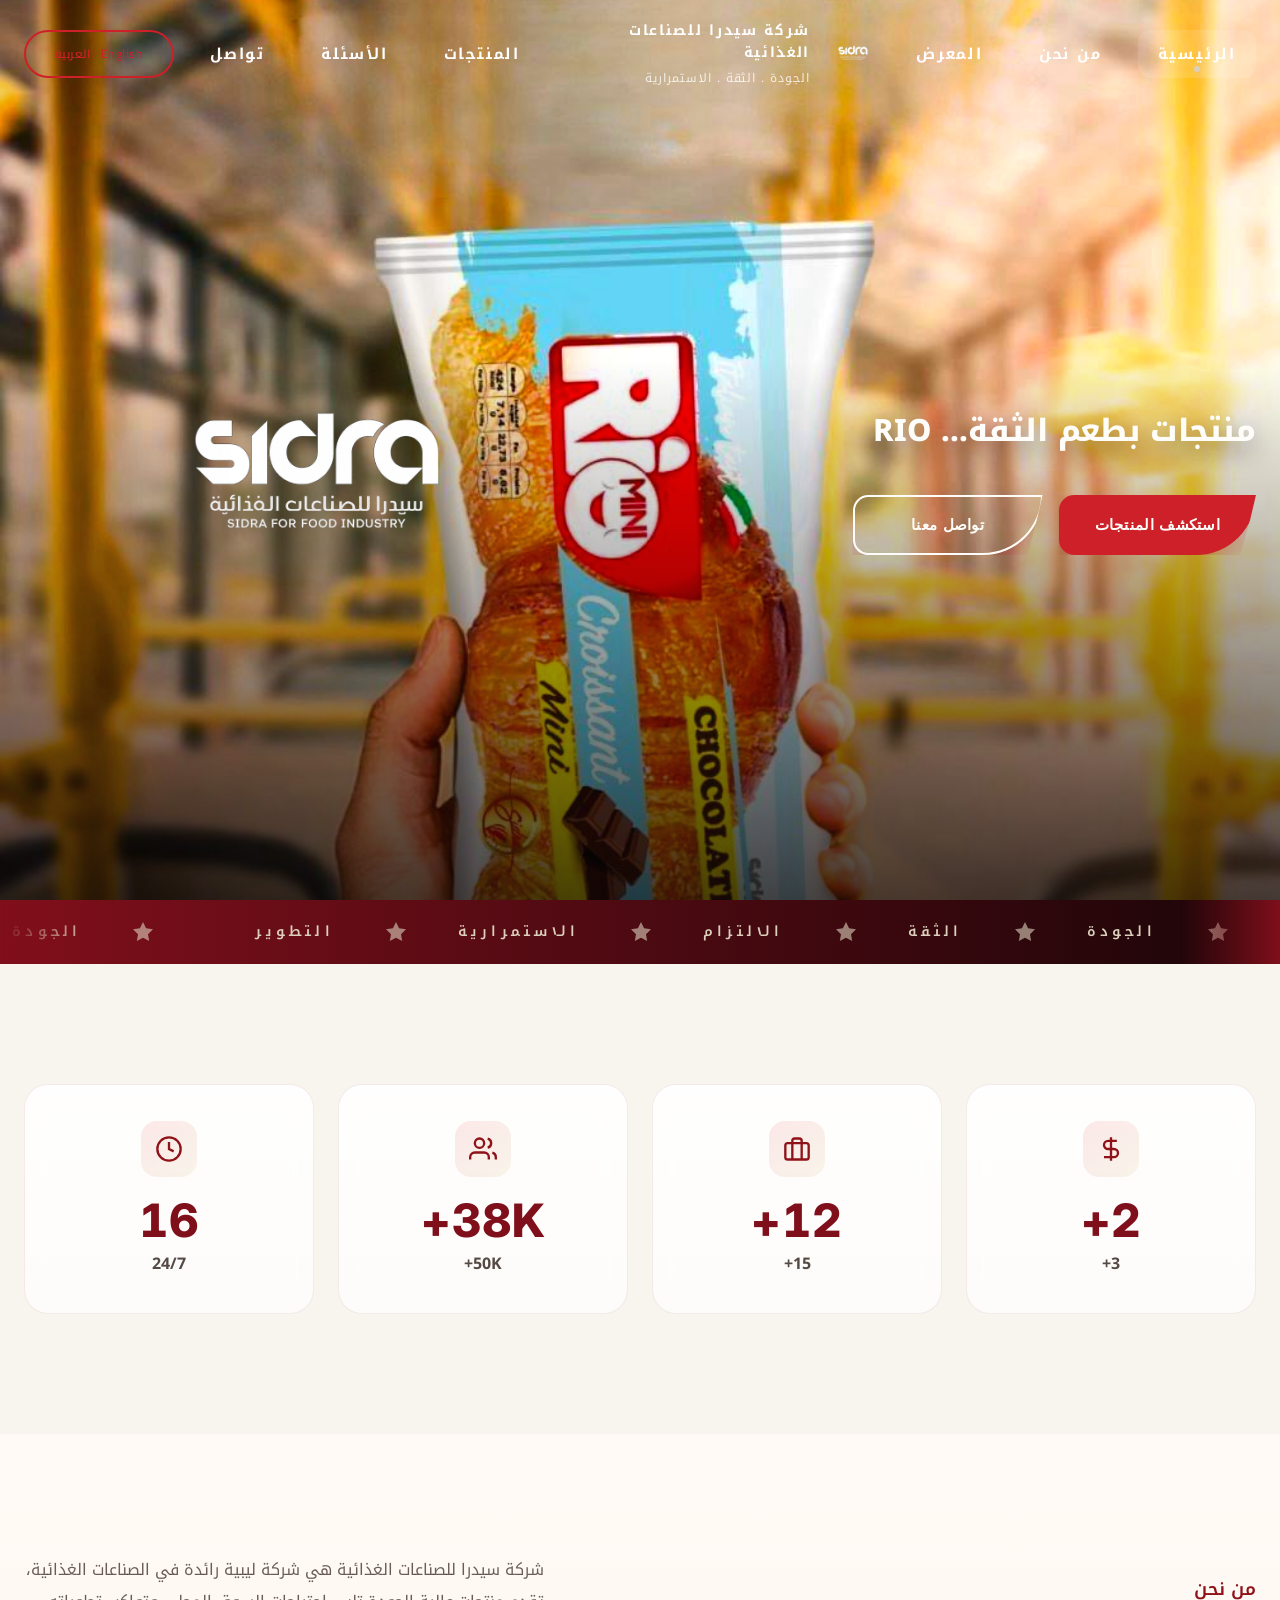
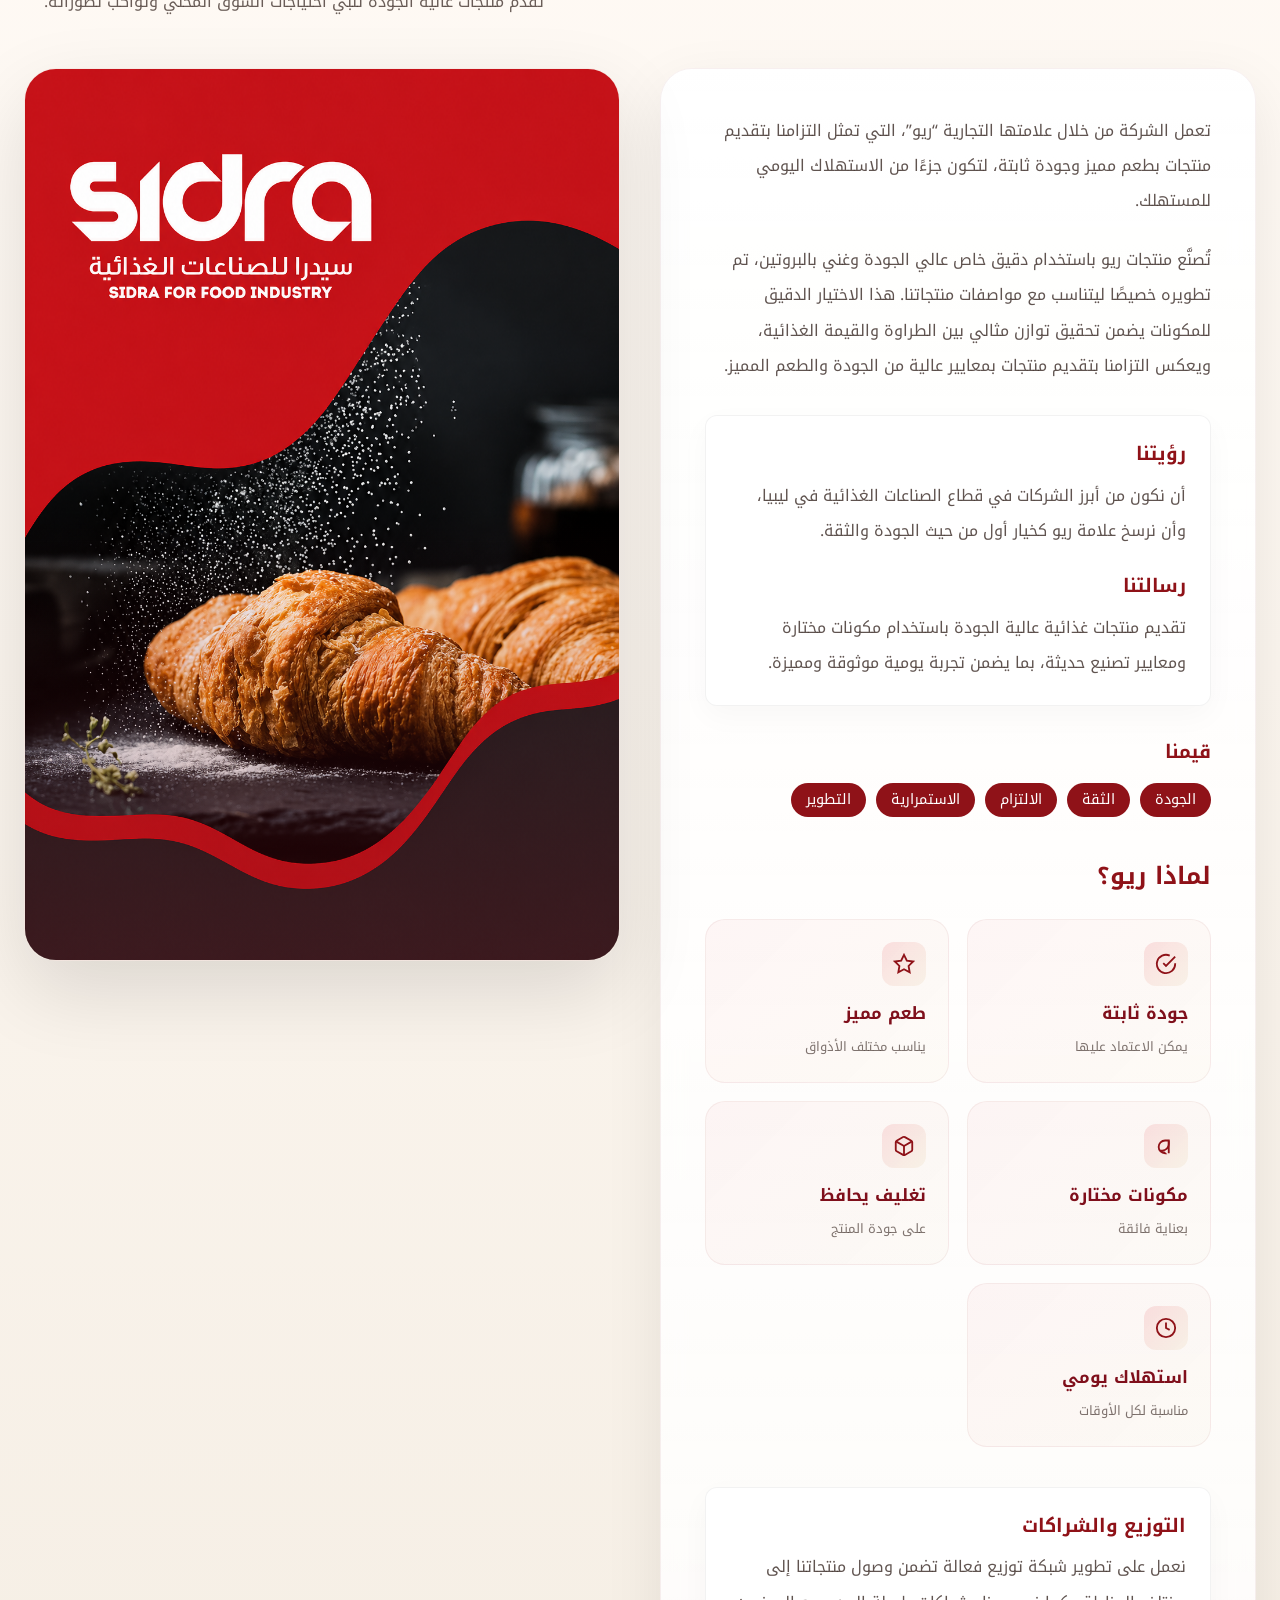
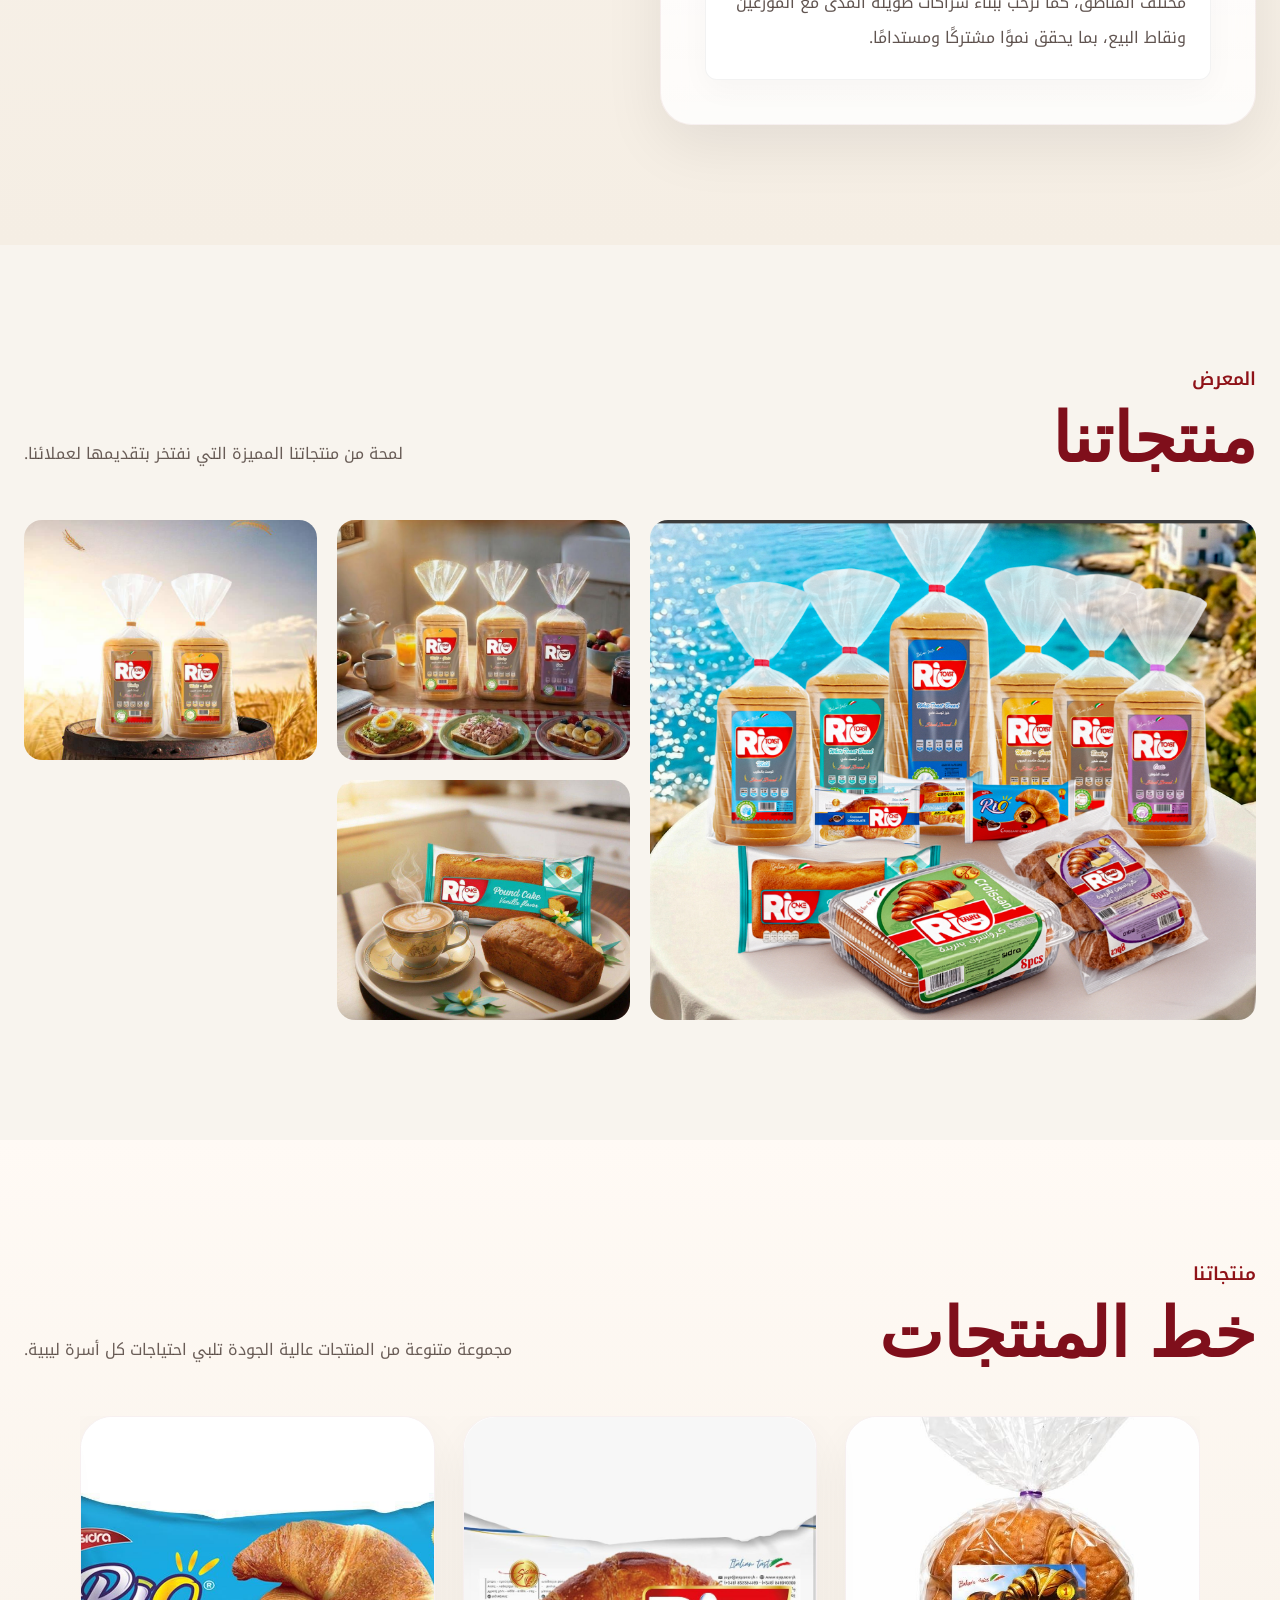
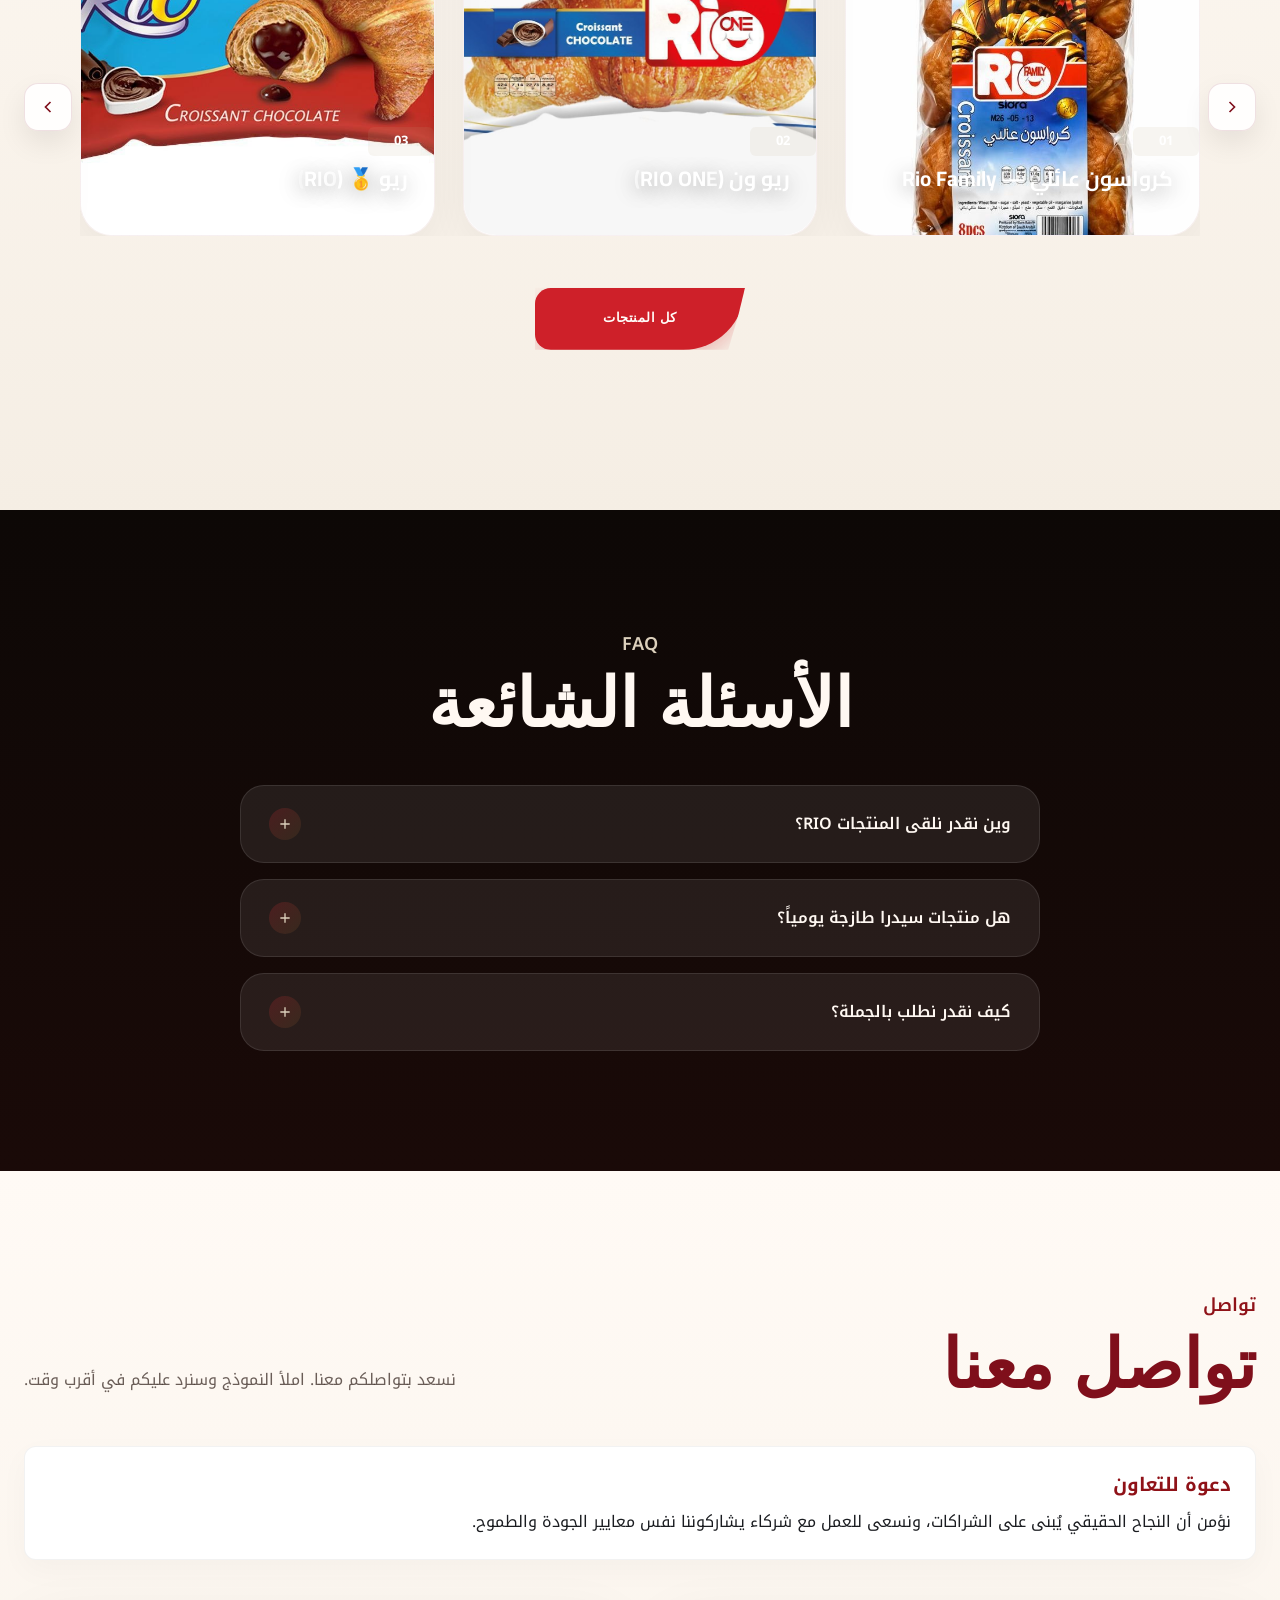
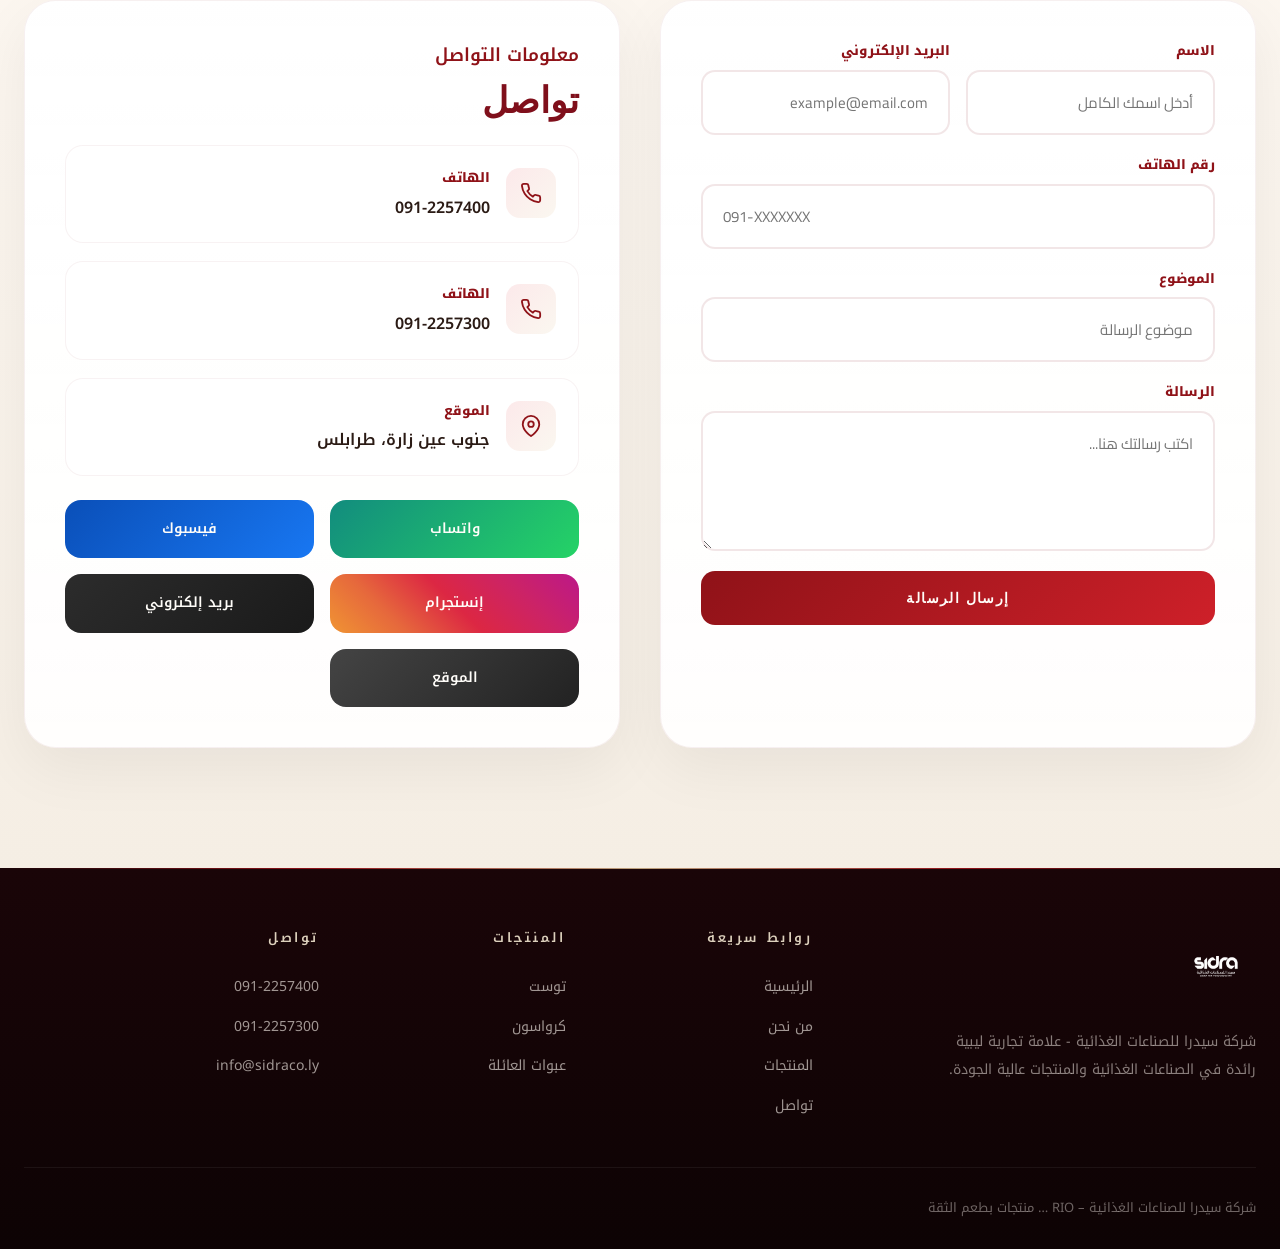
==== commit 99a3b560: "Update index.html" ====
--- a/index.html
+++ b/index.html
@@ -4,18 +4,39 @@
 <head>
   <meta charset="UTF-8" />
   <meta name="viewport" content="width=device-width, initial-scale=1.0" />
-  <title>منتجاتنا - شركة سيدرا</title>
-  <meta name="description" content="Explore Sidra Food Industries products including toast, cake, and croissants." />
+
+  <!-- SEO Meta Tags -->
+  <title>Sidra Food Industries - RIO</title>
+  <meta name="description"
+    content="شركة سيدرا للصناعات الغذائية - علامة تجارية ليبية رائدة في الصناعات الغذائية والمنتجات عالية الجودة">
+  <meta name="keywords" content="RIO, سيدرا, مخبوزات, كرواسون, توست, ليبيا, صناعات غذائية">
+  <meta name="author" content="Sidra Food Industries">
+
+  <!-- Open Graph -->
+  <meta property="og:title" content="Sidra Food Industries - RIO">
+  <meta property="og:description" content="الجودة التي تثق بها والطعم الذي يرافقك كل يوم">
+  <meta property="og:type" content="website">
+  <meta property="og:image" content="images/rio-logo.png">
+
+  <!-- Favicon -->
   <link rel="icon" type="image/png" href="images/rio-logo.png">
+
+  <!-- Google Fonts -->
   <link rel="preconnect" href="https://fonts.googleapis.com">
   <link rel="preconnect" href="https://fonts.gstatic.com" crossorigin>
   <link
     href="https://fonts.googleapis.com/css2?family=Cairo:wght@400;600;700&family=Noto+Kufi+Arabic:wght@400;500;600;700&family=Cormorant+Garamond:wght@500;600;700&family=Inter:wght@400;500;600;700&family=Marcellus&display=swap"
     rel="stylesheet">
+
+  <!-- Main Stylesheet -->
   <link rel="stylesheet" href="css/style.css">
 </head>
 
 <body>
+
+  <!-- ============================================
+       INTRO / LOADING SCREEN
+  ============================================= -->
   <div class="intro" id="intro">
     <div class="intro-logo-wrap">
       <div class="logo-switch intro-logo">
@@ -29,12 +50,21 @@
     </div>
   </div>
 
+  <!-- ============================================
+       NAVIGATION BAR
+  ============================================= -->
   <header class="navbar" id="navbar">
     <div class="navbar-inner">
+
+
+
+      <!-- Navigation Links -->
       <nav class="nav-links" id="navLinks">
-        <a href="index.html#home">Home</a>
-        <a href="index.html#about">About</a>
-        <a href="index.html#gallery">Gallery</a>
+        <a href="#home" class="active">Home</a>
+        <a href="#about">About</a>
+        <a href="#gallery">Gallery</a>
+
+        <!-- Brand Logo -->
         <div class="brand-area">
           <div class="logo-switch brand-logo">
             <img src="images/sidra-logo.png" class="switch-img active" alt="Sidra Logo">
@@ -45,15 +75,18 @@
             <div class="logo-sub">Quality . Trust . Continuity</div>
           </div>
         </div>
-        <a href="#products" class="active">Products</a>
-        <a href="index.html#faq">FAQ</a>
-        <a href="index.html#contact">Contact</a>
+
+
+        <a href="products.html">Products</a>
+        <a href="#faq">FAQ</a>
+        <a href="#contact">Contact</a>
       </nav>
 
-      <button class="lang-btn" id="langBtn" type="button" aria-label="Switch language">
+      <button class="lang-btn rio-shape-btn" id="langBtn" type="button" aria-label="Switch language">
         English | العربية
       </button>
 
+      <!-- Mobile Menu Button -->
       <button class="menu-btn" id="menuBtn" aria-label="Toggle Menu">
         <svg width="20" height="20" viewBox="0 0 24 24" fill="none" stroke="currentColor" stroke-width="2">
           <line x1="3" y1="6" x2="21" y2="6"></line>
@@ -64,239 +97,782 @@
     </div>
   </header>
 
-
+  <!-- ============================================
+       HERO SECTION
+  ============================================= -->
+  <section class="hero" id="home">
+    <div class="hero-bg" id="heroSlideshow">
+      <picture class="hero-slide active">
+        <source media="(max-width: 768px)" srcset="images/hero-bg-mobile.png">
+        <img src="images/hero-bg.png" alt="RIO Products Background">
+      </picture>
+      <picture class="hero-slide">
+        <source media="(max-width: 768px)" srcset="images/hero1-bg-mobile.png">
+        <img src="images/hero1-bg.png" alt="RIO Products Background">
+      </picture>
+      <picture class="hero-slide">
+        <source media="(max-width: 768px)" srcset="images/hero2-bg-mobile.png">
+        <img src="images/hero2-bg.png" alt="RIO Products Background">
+      </picture>
+      <picture class="hero-slide">
+        <source media="(max-width: 768px)" srcset="images/hero3-bg-mobile.png">
+        <img src="images/hero3-bg.png" alt="RIO Products Background">
+      </picture>
+      <picture class="hero-slide">
+        <source media="(max-width: 768px)" srcset="images/her3-bg-mobile.png">
+        <img src="images/her3-bg.png" alt="RIO Products Background">
+      </picture>
+    </div>
+
+    <div class="hero-grid reveal">
+      <div class="hero-copy">
+        <p>
+          منتجات بطعم الثقة... RIO
+        </p>
+
+        <div class="hero-actions">
+          <a class="btn btn-primary rio-shape-btn" href="products.html">
+            <svg width="18" height="18" viewBox="0 0 24 24" fill="none" stroke="currentColor" stroke-width="2">
+              <circle cx="11" cy="11" r="8"></circle>
+              <line x1="21" y1="21" x2="16.65" y2="16.65"></line>
+            </svg>
+            Explore Products
+          </a>
+          <a class="btn btn-secondary rio-shape-btn" href="#contact">
+            <svg width="18" height="18" viewBox="0 0 24 24" fill="none" stroke="currentColor" stroke-width="2">
+              <path
+                d="M22 16.92v3a2 2 0 0 1-2.18 2 19.79 19.79 0 0 1-8.63-3.07 19.5 19.5 0 0 1-6-6 19.79 19.79 0 0 1-3.07-8.67A2 2 0 0 1 4.11 2h3a2 2 0 0 1 2 1.72 12.84 12.84 0 0 0 .7 2.81 2 2 0 0 1-.45 2.11L8.09 9.91a16 16 0 0 0 6 6l1.27-1.27a2 2 0 0 1 2.11-.45 12.84 12.84 0 0 0 2.81.7A2 2 0 0 1 22 16.92z">
+              </path>
+            </svg>
+            Contact Us
+          </a>
+        </div>
+      </div>
+
+      <div class="hero-visual">
+        <div class="hero-image-container">
+          <div class="hero-image-bg"></div>
+          <div class="logo-switch hero-image">
+            <img src="images/sidra-logo.png" class="switch-img active" alt="Sidra Logo">
+            <img src="images/rio-logo.png" class="switch-img" alt="RIO Logo">
+          </div>
+        </div>
+      </div>
+    </div>
+  </section>
+
+  <!-- ============================================
+       MARQUEE / BRAND STRIP
+  ============================================= -->
+  <div class="marquee-section">
+    <div class="marquee-content">
+      <div class="marquee-item">
+        <svg viewBox="0 0 24 24" fill="currentColor">
+          <path d="M12 2L15.09 8.26L22 9.27L17 14.14L18.18 21.02L12 17.77L5.82 21.02L7 14.14L2 9.27L8.91 8.26L12 2Z" />
+        </svg>
+        الجودة
+        <svg viewBox="0 0 24 24" fill="currentColor">
+          <path d="M12 2L15.09 8.26L22 9.27L17 14.14L18.18 21.02L12 17.77L5.82 21.02L7 14.14L2 9.27L8.91 8.26L12 2Z" />
+        </svg>
+        الثقة
+        <svg viewBox="0 0 24 24" fill="currentColor">
+          <path d="M12 2L15.09 8.26L22 9.27L17 14.14L18.18 21.02L12 17.77L5.82 21.02L7 14.14L2 9.27L8.91 8.26L12 2Z" />
+        </svg>
+        الالتزام
+        <svg viewBox="0 0 24 24" fill="currentColor">
+          <path d="M12 2L15.09 8.26L22 9.27L17 14.14L18.18 21.02L12 17.77L5.82 21.02L7 14.14L2 9.27L8.91 8.26L12 2Z" />
+        </svg>
+        الاستمرارية
+        <svg viewBox="0 0 24 24" fill="currentColor">
+          <path d="M12 2L15.09 8.26L22 9.27L17 14.14L18.18 21.02L12 17.77L5.82 21.02L7 14.14L2 9.27L8.91 8.26L12 2Z" />
+        </svg>
+        التطوير
+      </div>
+      <div class="marquee-item">
+        <svg viewBox="0 0 24 24" fill="currentColor">
+          <path d="M12 2L15.09 8.26L22 9.27L17 14.14L18.18 21.02L12 17.77L5.82 21.02L7 14.14L2 9.27L8.91 8.26L12 2Z" />
+        </svg>
+        الجودة
+        <svg viewBox="0 0 24 24" fill="currentColor">
+          <path d="M12 2L15.09 8.26L22 9.27L17 14.14L18.18 21.02L12 17.77L5.82 21.02L7 14.14L2 9.27L8.91 8.26L12 2Z" />
+        </svg>
+        الثقة
+        <svg viewBox="0 0 24 24" fill="currentColor">
+          <path d="M12 2L15.09 8.26L22 9.27L17 14.14L18.18 21.02L12 17.77L5.82 21.02L7 14.14L2 9.27L8.91 8.26L12 2Z" />
+        </svg>
+        الالتزام
+        <svg viewBox="0 0 24 24" fill="currentColor">
+          <path d="M12 2L15.09 8.26L22 9.27L17 14.14L18.18 21.02L12 17.77L5.82 21.02L7 14.14L2 9.27L8.91 8.26L12 2Z" />
+        </svg>
+        الاستمرارية
+        <svg viewBox="0 0 24 24" fill="currentColor">
+          <path d="M12 2L15.09 8.26L22 9.27L17 14.14L18.18 21.02L12 17.77L5.82 21.02L7 14.14L2 9.27L8.91 8.26L12 2Z" />
+        </svg>
+        التطوير
+      </div>
+    </div>
+  </div>
+
+  <!-- ============================================
+       STATS SECTION
+  ============================================= -->
+  <section class="section" id="stats">
+    <div class="container">
+      <div class="stats-grid reveal">
+        <div class="stat-card">
+          <div class="stat-icon">
+            <svg viewBox="0 0 24 24" fill="none" stroke="currentColor" stroke-width="2">
+              <path d="M12 2v20M17 5H9.5a3.5 3.5 0 0 0 0 7h5a3.5 3.5 0 0 1 0 7H6"></path>
+            </svg>
+          </div>
+          <div class="stat-number">3+</div>
+          <div class="stat-label">Years of Experience</div>
+        </div>
+
+        <div class="stat-card">
+          <div class="stat-icon">
+            <svg viewBox="0 0 24 24" fill="none" stroke="currentColor" stroke-width="2">
+              <rect x="2" y="7" width="20" height="14" rx="2" ry="2"></rect>
+              <path d="M16 21V5a2 2 0 0 0-2-2h-4a2 2 0 0 0-2 2v16"></path>
+            </svg>
+          </div>
+          <div class="stat-number">15+</div>
+          <div class="stat-label">Products</div>
+        </div>
+
+        <div class="stat-card">
+          <div class="stat-icon">
+            <svg viewBox="0 0 24 24" fill="none" stroke="currentColor" stroke-width="2">
+              <path d="M17 21v-2a4 4 0 0 0-4-4H5a4 4 0 0 0-4 4v2"></path>
+              <circle cx="9" cy="7" r="4"></circle>
+              <path d="M23 21v-2a4 4 0 0 0-3-3.87"></path>
+              <path d="M16 3.13a4 4 0 0 1 0 7.75"></path>
+            </svg>
+          </div>
+          <div class="stat-number">50K+</div>
+          <div class="stat-label">Happy Customers</div>
+        </div>
+
+        <div class="stat-card">
+          <div class="stat-icon">
+            <svg viewBox="0 0 24 24" fill="none" stroke="currentColor" stroke-width="2">
+              <circle cx="12" cy="12" r="10"></circle>
+              <polyline points="12 6 12 12 16 14"></polyline>
+            </svg>
+          </div>
+          <div class="stat-number">24/7</div>
+          <div class="stat-label">Production</div>
+        </div>
+      </div>
+    </div>
+  </section>
+
+  <!-- ============================================
+       ABOUT SECTION
+  ============================================= -->
+  <section class="section alt" id="about">
+    <div class="container">
+      <div class="section-head reveal">
+        <div>
+          <span class="section-kicker">About Us</span>
+          <h2 class="en-title"></h2>
+        </div>
+        <p class="section-intro">
+          شركة سيدرا للصناعات الغذائية هي شركة ليبية رائدة في الصناعات الغذائية، تقدم منتجات عالية الجودة تلبي احتياجات
+          السوق المحلي وتواكب تطوراته.
+        </p>
+      </div>
+
+      <div class="about-grid">
+        <div class="about-card reveal">
+          <p class="about-p1">
+            تعمل الشركة من خلال علامتها التجارية “ريو”، التي تمثل التزامنا بتقديم منتجات بطعم مميز وجودة ثابتة، لتكون
+            جزءًا من الاستهلاك اليومي للمستهلك.
+          </p>
+          <p class="about-p2">
+            تُصنَّع منتجات ريو باستخدام دقيق خاص عالي الجودة وغني بالبروتين، تم تطويره خصيصًا ليتناسب مع مواصفات
+            منتجاتنا. هذا الاختيار الدقيق للمكونات يضمن تحقيق توازن مثالي بين الطراوة والقيمة الغذائية، ويعكس التزامنا
+            بتقديم منتجات بمعايير عالية من الجودة والطعم المميز.
+          </p>
+
+          <div class="mission-vision-box"
+            style="margin-top: 2rem; padding: 1.5rem; background: #ffffff; border-radius: 12px; border: 1px solid rgba(0,0,0,0.05); box-shadow: 0 10px 30px rgba(0,0,0,0.03);">
+            <h3 class="vision-title"
+              style="color: var(--red-2); margin-bottom: 0.5rem; font-family: 'Noto Kufi Arabic', sans-serif;">رؤيتنا
+            </h3>
+            <p class="vision-text" style="margin-bottom: 1.5rem;">أن نكون من أبرز الشركات في قطاع الصناعات الغذائية في
+              ليبيا، وأن نرسخ علامة ريو كخيار أول من حيث الجودة والثقة.</p>
+
+            <h3 class="mission-title"
+              style="color: var(--red-2); margin-bottom: 0.5rem; font-family: 'Noto Kufi Arabic', sans-serif;">رسالتنا
+            </h3>
+            <p class="mission-text" style="margin-bottom: 0;">تقديم منتجات غذائية عالية الجودة باستخدام مكونات مختارة
+              ومعايير تصنيع حديثة، بما يضمن تجربة يومية موثوقة ومميزة.</p>
+          </div>
+
+          <div style="margin-top: 2rem;">
+            <h3 class="values-title"
+              style="color: var(--red-2); margin-bottom: 1rem; font-family: 'Noto Kufi Arabic', sans-serif;">قيمنا</h3>
+            <ul class="values-list" style="display: flex; flex-wrap: wrap; gap: 10px; list-style: none; padding: 0;">
+              <li class="value-item"
+                style="background: var(--red-2); color: white; padding: 5px 15px; border-radius: 20px; font-size: 0.9rem;">
+                الجودة</li>
+              <li class="value-item"
+                style="background: var(--red-2); color: white; padding: 5px 15px; border-radius: 20px; font-size: 0.9rem;">
+                الثقة</li>
+              <li class="value-item"
+                style="background: var(--red-2); color: white; padding: 5px 15px; border-radius: 20px; font-size: 0.9rem;">
+                الالتزام</li>
+              <li class="value-item"
+                style="background: var(--red-2); color: white; padding: 5px 15px; border-radius: 20px; font-size: 0.9rem;">
+                الاستمرارية</li>
+              <li class="value-item"
+                style="background: var(--red-2); color: white; padding: 5px 15px; border-radius: 20px; font-size: 0.9rem;">
+                التطوير</li>
+            </ul>
+          </div>
+
+          <h3 class="why-rio-title"
+            style="margin-top: 2.5rem; color: var(--red-2); font-size: 1.5rem; font-family: 'Noto Kufi Arabic', sans-serif;">
+            لماذا ريو؟</h3>
+          <div class="about-features" style="margin-top: 1.5rem;">
+            <div class="feature">
+              <div class="feature-icon">
+                <svg viewBox="0 0 24 24" fill="none" stroke="currentColor" stroke-width="2">
+                  <path d="M22 11.08V12a10 10 0 1 1-5.93-9.14"></path>
+                  <polyline points="22 4 12 14.01 9 11.01"></polyline>
+                </svg>
+              </div>
+              <h4 class="feature-t1">جودة ثابتة</h4>
+              <p class="feature-d1">يمكن الاعتماد عليها</p>
+            </div>
+            <div class="feature">
+              <div class="feature-icon">
+                <svg viewBox="0 0 24 24" fill="none" stroke="currentColor" stroke-width="2">
+                  <polygon
+                    points="12 2 15.09 8.26 22 9.27 17 14.14 18.18 21.02 12 17.77 5.82 21.02 7 14.14 2 9.27 8.91 8.26 12 2">
+                  </polygon>
+                </svg>
+              </div>
+              <h4 class="feature-t2">طعم مميز</h4>
+              <p class="feature-d2">يناسب مختلف الأذواق</p>
+            </div>
+            <div class="feature">
+              <div class="feature-icon">
+                <svg viewBox="0 0 24 24" fill="none" stroke="currentColor" stroke-width="2">
+                  <path d="M11 20A7 7 0 0 1 4 13C4 9.13 7.13 6 11 6h4v4a7 7 0 0 1-7 7z" />
+                  <path d="M15 6v14" />
+                </svg>
+              </div>
+              <h4 class="feature-t3">مكونات مختارة</h4>
+              <p class="feature-d3">بعناية فائقة</p>
+            </div>
+            <div class="feature">
+              <div class="feature-icon">
+                <svg viewBox="0 0 24 24" fill="none" stroke="currentColor" stroke-width="2">
+                  <path
+                    d="M21 16V8a2 2 0 0 0-1-1.73l-7-4a2 2 0 0 0-2 0l-7 4A2 2 0 0 0 3 8v8a2 2 0 0 0 1 1.73l7 4a2 2 0 0 0 2 0l7-4A2 2 0 0 0 21 16z">
+                  </path>
+                  <polyline points="3.27 6.96 12 12.01 20.73 6.96"></polyline>
+                  <line x1="12" y1="22.08" x2="12" y2="12"></line>
+                </svg>
+              </div>
+              <h4 class="feature-t4">تغليف يحافظ</h4>
+              <p class="feature-d4">على جودة المنتج</p>
+            </div>
+            <div class="feature">
+              <div class="feature-icon">
+                <svg viewBox="0 0 24 24" fill="none" stroke="currentColor" stroke-width="2">
+                  <circle cx="12" cy="12" r="10"></circle>
+                  <polyline points="12 6 12 12 16 14"></polyline>
+                </svg>
+              </div>
+              <h4 class="feature-t5">استهلاك يومي</h4>
+              <p class="feature-d5">مناسبة لكل الأوقات</p>
+            </div>
+          </div>
+
+          <div class="distribution-box"
+            style="margin-top: 2.5rem; padding: 1.5rem; background: #ffffff; border-radius: 12px; border: 1px solid rgba(0,0,0,0.05); box-shadow: 0 10px 30px rgba(0,0,0,0.03);">
+            <h3 class="distribution-title"
+              style="color: var(--red-2); margin-bottom: 0.5rem; font-family: 'Noto Kufi Arabic', sans-serif;">التوزيع
+              والشراكات</h3>
+            <p class="distribution-text" style="margin-bottom: 0;">نعمل على تطوير شبكة توزيع فعالة تضمن وصول منتجاتنا
+              إلى مختلف المناطق، كما نرحب ببناء شراكات طويلة المدى مع الموزعين ونقاط البيع، بما يحقق نموًا مشتركًا
+              ومستدامًا.</p>
+          </div>
+
+        </div>
+
+        <div class="about-image-card reveal" style="align-self: flex-start; position: sticky; top: 100px;">
+          <img src="images/about_pic.png" alt="RIO Products" loading="lazy">
+        </div>
+      </div>
+    </div>
+  </section>
+
+  <!-- ============================================
+       GALLERY SECTION
+  ============================================= -->
+  <section class="section" id="gallery">
+    <div class="container">
+      <div class="section-head reveal">
+        <div>
+          <span class="section-kicker">Gallery</span>
+          <h2 class="en-title">Our Products</h2>
+        </div>
+        <p class="section-intro">
+          لمحة من منتجاتنا المميزة التي نفتخر بتقديمها لعملائنا.
+        </p>
+      </div>
+
+      <div class="gallery-grid reveal">
+        <div class="gallery-item" style="position: relative; border-radius: 18px; overflow: hidden; background: #000;">
+          <img src="images/hero1-bg.png" alt="Gallery Image 1"
+            style="width: 100%; height: 100%; object-fit: cover; display: block; opacity: 1; transition: transform 0.5s ease;">
+        </div>
+        <div class="gallery-item" style="position: relative; border-radius: 18px; overflow: hidden; background: #000;">
+          <img src="images/hero2-bg.png" alt="Gallery Image 2"
+            style="width: 100%; height: 100%; object-fit: cover; display: block; opacity: 1; transition: transform 0.5s ease;">
+        </div>
+        <div class="gallery-item" style="position: relative; border-radius: 18px; overflow: hidden; background: #000;">
+          <img src="images/hero3-bg.png" alt="Gallery Image 3"
+            style="width: 100%; height: 100%; object-fit: cover; display: block; opacity: 1; transition: transform 0.5s ease;">
+        </div>
+        <div class="gallery-item" style="position: relative; border-radius: 18px; overflow: hidden; background: #000;">
+          <img src="images/her3-bg.png" alt="Gallery Image 4"
+            style="width: 100%; height: 100%; object-fit: cover; display: block; opacity: 1; transition: transform 0.5s ease;">
+        </div>
+      </div>
+    </div>
+  </section>
+
+  <!-- ============================================
+       PRODUCTS SECTION
+  ============================================= -->
   <section class="section alt" id="products">
     <div class="container">
       <div class="section-head reveal">
         <div>
-          <span class="section-kicker">منتجاتنا</span>
-          <h2 class="en-title">خط المنتجات</h2>
+          <span class="section-kicker">Our Products</span>
+          <h2 class="en-title">Product Line</h2>
         </div>
         <p class="section-intro">
           مجموعة متنوعة من المنتجات عالية الجودة تلبي احتياجات كل أسرة ليبية.
         </p>
       </div>
 
-      <div class="product-tabs reveal">
-        <button class="product-tab active" data-tab="single" id="tab-single">
-          <svg viewBox="0 0 24 24" fill="none" stroke="currentColor" stroke-width="2" width="20" height="20">
-            <path d="M3 11l4-7 4 7M7 4v16M17 4c0 0-2 2-2 5s2 7 2 7s2-4 2-7-2-5-2-5z" />
-          </svg>
-          كرواسون ريو
-        </button>
-        <button class="product-tab" data-tab="bucket" id="tab-bucket">
-          <svg viewBox="0 0 24 24" fill="none" stroke="currentColor" stroke-width="2" width="20" height="20">
-            <path d="M3 7h18M3 7a2 2 0 0 1 2-2h14a2 2 0 0 1 2 2M3 7l2 13h14l2-13" />
-            <path d="M9 11v6m6-6v6" />
-          </svg>
-          كرواسون فاميلي ريو
-        </button>
-        <button class="product-tab" data-tab="cake" id="tab-cake">
-          <svg viewBox="0 0 24 24" fill="none" stroke="currentColor" stroke-width="2" width="20" height="20">
-            <path d="M20 21v-8a2 2 0 0 0-2-2H6a2 2 0 0 0-2 2v8" />
-            <path d="M4 16s.5-1 2-1 2.5 2 4 2 2.5-2 4-2 2 1 2 1" />
-            <path d="M2 21h20" />
-            <path d="M7 8v2" />
-            <path d="M12 8v2" />
-            <path d="M17 8v2" />
-          </svg>
-          كيك ريو
-        </button>
-        <button class="product-tab" data-tab="toast" id="tab-toast">
-          <svg viewBox="0 0 24 24" fill="none" stroke="currentColor" stroke-width="2" width="20" height="20">
-            <rect x="2" y="3" width="20" height="18" rx="2" />
-            <path d="M8 12h8M8 8h8M8 16h4" />
-          </svg>
-          توست ريو
-        </button>
-      </div>
-
-      <!-- RIO Croissant Panel (Order: Rio One, Rio, Rio Mini) -->
-      <div class="product-panel active" id="panel-single">
-        <div class="products-grid reveal">
-
-          <!-- 1. Rio ONE -->
-          <article class="product-card" id="card-rio-one">
-            <div class="product-image"><img src="images/RioImages/photo_2026-04-15_19-39-06.jpg"
-                alt="Rio ONE Croissant Chocolate" loading="lazy"></div>
-            <div class="product-index">01</div>
-            <h3>ريو ون (RIO ONE)</h3>
-            <p>حشوة شوكولاتة عالية الجودة ومذاق إيطالي فريد.<br><span class="product-nutrition">حجم كبير | صلاحية شهر
-                واحد | Italian Taste</span></p>
-            <span class="product-tag">ريو ون</span>
-          </article>
-
-          <!-- 2. Rio Regular -->
-          <article class="product-card" id="card-rio-regular">
-            <div class="product-image"><img src="images/RioImages/photo_2026-04-15_19-39-08.jpg"
-                alt="Rio Croissant Chocolate 45g" loading="lazy"></div>
-            <div class="product-index">02</div>
-            <h3>ريو 🥇 (RIO)</h3>
-            <p>شوكولاتة فاخرة بنكهة غنية تحتوي على 10% بندق.<br><span class="product-nutrition">حجم عادي | صلاحية ثلاثة
-                أشهر | Italian Taste</span></p>
-            <span class="product-tag">شوكولاتة</span>
-          </article>
-
-          <!-- 3. Rio Mini -->
-          <article class="product-card" id="card-rio-mini">
-            <div class="product-image"><img src="images/RioImages/photo_2026-04-15_20-32-44.jpg"
-                alt="Rio Mini Croissant Chocolate" loading="lazy"></div>
-            <div class="product-index">03</div>
-            <h3>ريو ميني (RIO Mini)</h3>
-            <p>حشوة شوكولاتة رائعة في قطع صغيرة متميزة.<br><span class="product-nutrition">وزن القطعة 35-45g | صلاحية
-                شهر واحد</span></p>
-            <span class="product-tag">ميني</span>
-          </article>
-        </div>
-      </div>
-
-      <!-- RIO Family Croissant Panel (Order: Family, Butter Preserve, Butter Bag) -->
-      <div class="product-panel" id="panel-bucket">
-        <div class="products-grid reveal">
-
-          <!-- 1. Family Croissant -->
-          <article class="product-card" id="card-family-8">
-            <div class="product-image"><img src="images/RioImages/photo_2026-04-15_20-33-02.jpg"
-                alt="Rio Family Croissant Bucket" loading="lazy"></div>
-            <div class="product-index">01</div>
-            <h3>كرواسون عائلي — Rio Family</h3>
-            <p>كرواسون بالزبدة عبوة عائلية تحتوي على 8 قطع. وزن القطعة 65 جرام.<br><span class="product-nutrition">8 قطع
-                | صلاحية شهر واحد | Family Pack</span></p>
-            <span class="product-tag">عائلي - 8 قطع</span>
-          </article>
-
-          <!-- 2. Extra Butter (Preserve) -->
-          <article class="product-card" id="card-extra-preserve">
-            <div class="product-image"><img src="images/RioImages/croissant_b.jpg" alt="كرواسون إكسترا زبدة حافظة"
-                loading="lazy">
-            </div>
-            <div class="product-index">02</div>
-            <h3>كرواسون إكسترا زبدة — حافظة</h3>
-            <p>كرواسون إكسترا زبدة في عبوة حافظة تحتوي على 8 قطع. وزن القطعة 85-90 جرام.<br><span
-                class="product-nutrition">عبوة حافظة | Extra Butter | Premium</span></p>
-            <span class="product-tag">عبوة حافظة</span>
-          </article>
-
-          <!-- 3. Extra Butter (Bag) -->
-          <article class="product-card" id="card-extra-bag">
-            <div class="product-image"><img src="images/RioImages/croissant_bag.png" alt="كرواسون إكسترا زبدة كيس"
-                loading="lazy">
-            </div>
-            <div class="product-index">03</div>
-            <h3>كرواسون إكسترا زبدة — كيس</h3>
-            <p>كرواسون إكسترا زبدة في كيس عملي يحتوي على 8 قطع. وزن القطعة 85-90 جرام.<br><span
-                class="product-nutrition">كيس | Extra Butter | Italian Taste</span></p>
-            <span class="product-tag">عبوة كيس</span>
-          </article>
-        </div>
-      </div>
-
-      <!-- RIO Cake Panel -->
-      <div class="product-panel" id="panel-cake">
-        <div class="products-grid reveal products-grid--center">
-          <article class="product-card" id="card-cake-vanilla">
-            <div class="product-image"><img src="images/RioImages/photo_2026-04-15_19-39-13.jpg"
-                alt="Rio Cake Pound Cake Vanilla" loading="lazy"></div>
-            <div class="product-index">01</div>
-            <h3>باوند كيك — Pound Cake Vanilla</h3>
-            <p>كيك الفانيليا الإيطالي الطازج. وزن 150 جرام.<br><span class="product-nutrition">نكهة الفانيلا | صلاحية 3
-                أشهر | Italian Taste</span></p>
-            <span class="product-tag">فانيليا 150 جرام</span>
-          </article>
-        </div>
-      </div>
-
-      <!-- RIO Toast Panel (Order: Small, Large, Barley, Oats, Milk, Multi) -->
-      <div class="product-panel" id="panel-toast">
-        <div class="products-grid reveal">
-
-          <!-- 1. Small Toast -->
-          <article class="product-card" id="card-toast-small">
-            <div class="product-image"><img src="images/RioImages/photo_2026-04-15_20-32-20.jpg"
-                alt="Rio Toast White Small" loading="lazy"></div>
-            <div class="product-index">01</div>
-            <h3>توست ريو — عادي صغير</h3>
-            <p>توست عادي بحجم فردي — مثالي للاستخدام اليومي.<br><span class="product-nutrition">طاقة: 284
-                kcal | دهون: 1.69g | Italian Taste</span></p>
-            <span class="product-tag">حجم صغير</span>
-          </article>
-
-          <!-- 2. Large Toast (Family) -->
-          <article class="product-card" id="card-toast-large">
-            <div class="product-image"><img src="images/RioImages/photo_2026-04-15_20-32-07.jpg"
-                alt="Rio Toast White Large" loading="lazy"></div>
-            <div class="product-index">02</div>
-            <h3>توست ريو — عادي كبير (عائلي)</h3>
-            <p>توست عادي بحجم عائلي كبير — ناعم وطازج.<br><span class="product-nutrition">طاقة: 284
-                kcal | دهون: 1.69g | دهون مشبعة: 0.29g</span></p>
-            <span class="product-tag">حجم عائلي</span>
-          </article>
-
-          <!-- 3. Barley Toast -->
-          <article class="product-card" id="card-toast-barley">
-            <div class="product-image"><img src="images/RioImages/photo_2026-04-15_20-32-50.jpg" alt="Rio Toast Barley"
-                loading="lazy"></div>
-            <div class="product-index">03</div>
-            <h3>توست ريو بالشعير</h3>
-            <p>توست بالشعير — نكهة طبيعية مميزة وغنية بالمعادن.<br><span class="product-nutrition">طاقة: 284
-                kcal | دهون: 1.69g | ألياف طبيعية</span></p>
-            <span class="product-tag">شعير</span>
-          </article>
-
-          <!-- 4. Oats Toast -->
-          <article class="product-card" id="card-toast-oats">
-            <div class="product-image"><img src="images/RioImages/photo_2026-04-15_20-32-37.jpg" alt="Rio Toast Oats"
-                loading="lazy"></div>
-            <div class="product-index">04</div>
-            <h3>توست ريو الشوفان</h3>
-            <p>توست الشوفان — غني بالألياف للشعور بالشبع.<br><span class="product-nutrition">طاقة: 284 kcal |
-                دهون: 1.69g | سكر: 5g</span></p>
-            <span class="product-tag">شوفان</span>
-          </article>
-
-          <!-- 5. Milk Toast -->
-          <article class="product-card" id="card-toast-milk">
-            <div class="product-image"><img src="images/RioImages/photo_2026-04-15_19-39-31.jpg" alt="Rio Toast Milk"
-                loading="lazy"></div>
-            <div class="product-index">05</div>
-            <h3>توست ريو بالحليب</h3>
-            <p>توست بالحليب — شرائح طازجة ناعمة.<br><span class="product-nutrition">طاقة: 284 kcal |
-                دهون: 1.69g | سكر: 5g</span></p>
-            <span class="product-tag">حليب</span>
-          </article>
-
-          <!-- 6. Multi-Grain Toast -->
-          <article class="product-card" id="card-toast-multi">
-            <div class="product-image"><img src="images/RioImages/photo_2026-04-15_20-32-56.jpg"
-                alt="Rio Toast Multi-Grain" loading="lazy"></div>
-            <div class="product-index">06</div>
-            <h3>توست ريو متعدد الحبوب</h3>
-            <p>توست متعدد الحبوب — مزيج غني من الحبوب الكاملة لصحة أفضل.<br><span class="product-nutrition">طاقة: 284
-                kcal | حبوب كاملة | Italian Taste</span></p>
-            <span class="product-tag">متعدد الحبوب</span>
-          </article>
-        </div>
-      </div>
+      <div class="products-swiper reveal">
+        <div class="products-swiper-controls">
+          <button class="products-swiper-btn" id="productsPrev" type="button" aria-label="Previous products">
+            <svg viewBox="0 0 24 24" fill="none" stroke="currentColor" stroke-width="2">
+              <polyline points="15 18 9 12 15 6"></polyline>
+            </svg>
+          </button>
+          <button class="products-swiper-btn" id="productsNext" type="button" aria-label="Next products">
+            <svg viewBox="0 0 24 24" fill="none" stroke="currentColor" stroke-width="2">
+              <polyline points="9 18 15 12 9 6"></polyline>
+            </svg>
+          </button>
+        </div>
+
+        <div class="products-swiper-viewport">
+          <div class="products-swiper-track" id="productsSwiperTrack">
+            <article class="product-card products-swiper-slide card-family-8">
+              <div class="product-image"><img src="images/RioImages/photo_2026-04-15_20-33-02.jpg"
+                  alt="Rio Family Croissant Bucket" loading="lazy"></div>
+              <div class="product-index">01</div>
+              <h3>Rio Family — Croissant Bucket</h3>
+              <p>كرواسون بالزبدة عبوة العائلة — 8 قطع في صينية شفافة. هش ومقرمش في كل قضمة.<br><span
+                  class="product-nutrition">8 pcs | Butter Croissant | كرواسون بالزبدة | Italian Taste</span></p>
+              <span class="product-tag">Family Pack — 8 pcs</span>
+            </article>
+            <article class="product-card products-swiper-slide card-rio-one">
+              <div class="product-image"><img src="images/RioImages/photo_2026-04-15_19-39-06.jpg"
+                  alt="Rio ONE Croissant Chocolate" loading="lazy"></div>
+              <div class="product-index">02</div>
+              <h3>Rio ONE — Croissant Chocolate</h3>
+              <p>كرواسون شوكولاتة بحجم كبير — عجينة ذهبية هشة محشوة بكريمة الشوكولاتة الإيطالية.<br><span
+                  class="product-nutrition">طاقة: 424 kcal | دهون: 22.73g | بروتين: 8.62g | Italian Taste</span></p>
+              <span class="product-tag">Chocolate</span>
+            </article>
+            <article class="product-card products-swiper-slide card-rio-regular">
+              <div class="product-image"><img src="images/RioImages/photo_2026-04-15_19-39-08.jpg"
+                  alt="Rio Croissant Chocolate 45g" loading="lazy"></div>
+              <div class="product-index">03</div>
+              <h3>Rio — Croissant Chocolate 45g</h3>
+              <p>كرواسون شوكولاتة فردي 45 جرام — قلب محشو بكريمة شوكولاتة داكنة لذيذة.<br><span
+                  class="product-nutrition">45g | كرواسون شوكولاتة | Rio Sidra | No.1 Choice</span></p>
+              <span class="product-tag">Chocolate 45g</span>
+            </article>
+            <article class="product-card products-swiper-slide card-rio-mini">
+              <div class="product-image"><img src="images/RioImages/photo_2026-04-15_20-32-44.jpg"
+                  alt="Rio Mini Croissant Chocolate" loading="lazy"></div>
+              <div class="product-index">04</div>
+              <h3>Rio Mini — Croissant Chocolate</h3>
+              <p>ميني كرواسون شوكولاتة — حجم صغير بطعم كبير. مثالي كوجبة خفيفة في أي وقت.<br><span
+                  class="product-nutrition">طاقة: 424 kcal | دهون: 22.73g | بروتين: 8.62g | Mini Size</span></p>
+              <span class="product-tag">Mini Chocolate</span>
+            </article>
+            <article class="product-card products-swiper-slide card-cake-vanilla">
+              <div class="product-image"><img src="images/RioImages/photo_2026-04-15_19-39-13.jpg"
+                  alt="Rio Cake Pound Cake Vanilla" loading="lazy"></div>
+              <div class="product-index">05</div>
+              <h3>Rio Cake — Pound Cake Vanilla</h3>
+              <p>كيك الفانيليا الإيطالي — نعومة لا مثيل لها بعجينة ذهبية مخبوزة بعناية.<br><span
+                  class="product-nutrition">طاقة: 337 kcal | دهون: 11.5g | بروتين: 2g | Italian Taste</span></p>
+              <span class="product-tag">Italian Taste</span>
+            </article>
+            <article class="product-card products-swiper-slide card-toast-milk">
+              <div class="product-image"><img src="images/RioImages/photo_2026-04-15_19-39-31.jpg" alt="Rio Toast Milk"
+                  loading="lazy"></div>
+              <div class="product-index">06</div>
+              <h3>Rio Toast Milk</h3>
+              <p>توست بالحليب — شرائح طازجة ناعمة مثالية لكل وجبة.<br><span class="product-nutrition">طاقة: 284 kcal |
+                  دهون: 1.69g | سكر: 5g | صوديوم: 59mg</span></p>
+              <span class="product-tag">Fresh &amp; Tasty</span>
+            </article>
+            <article class="product-card products-swiper-slide card-toast-large">
+              <div class="product-image"><img src="images/RioImages/photo_2026-04-15_20-32-07.jpg" alt="Rio Toast White"
+                  loading="lazy"></div>
+              <div class="product-index">07</div>
+              <h3>Rio Toast White</h3>
+              <p>توست عادي — أبيض ناعم مثالي لكل الوجبات.<br><span class="product-nutrition">طاقة: 284 kcal | دهون:
+                  1.69g | دهون مشبعة: 0.29g</span></p>
+              <span class="product-tag">Best Seller</span>
+            </article>
+            <article class="product-card products-swiper-slide card-toast-small">
+              <div class="product-image"><img src="images/RioImages/photo_2026-04-15_20-32-20.jpg"
+                  alt="Rio Toast White Teal" loading="lazy"></div>
+              <div class="product-index">08</div>
+              <h3>Rio Toast White</h3>
+              <p>توست عادي بتغليف مميز — Italian Taste بلمسة ليبية أصيلة.<br><span class="product-nutrition">طاقة: 284
+                  kcal | Italian Taste | Sidra</span></p>
+              <span class="product-tag">Italian Taste</span>
+            </article>
+            <article class="product-card products-swiper-slide card-toast-oats">
+              <div class="product-image"><img src="images/RioImages/photo_2026-04-15_20-32-37.jpg" alt="Rio Toast Oats"
+                  loading="lazy"></div>
+              <div class="product-index">09</div>
+              <h3>Rio Toast Oats</h3>
+              <p>توست الشوفان — غني بالألياف للشعور بالشبع لفترة أطول.<br><span class="product-nutrition">طاقة: 284 kcal
+                  | دهون: 1.69g | سكر: 5g | صوديوم: 3%</span></p>
+              <span class="product-tag">Healthy Choice</span>
+            </article>
+            <article class="product-card products-swiper-slide card-toast-barley">
+              <div class="product-image"><img src="images/RioImages/photo_2026-04-15_20-32-50.jpg"
+                  alt="Rio Toast Barley" loading="lazy"></div>
+              <div class="product-index">10</div>
+              <h3>Rio Toast Barley</h3>
+              <p>توست الشعير — نكهة طبيعية مميزة وغنية بالمعادن الضرورية.<br><span class="product-nutrition">طاقة: 284
+                  kcal | دهون: 1.69g | Sliced Toast</span></p>
+              <span class="product-tag">Natural</span>
+            </article>
+            <article class="product-card products-swiper-slide card-toast-multi">
+              <div class="product-image"><img src="images/RioImages/photo_2026-04-15_20-32-56.jpg"
+                  alt="Rio Toast Multi-Grain" loading="lazy"></div>
+              <div class="product-index">11</div>
+              <h3>Rio Toast Multi-Grain</h3>
+              <p>توست متعدد الحبوب — مزيج غني من الحبوب الكاملة لصحة أفضل.<br><span class="product-nutrition">طاقة: 284
+                  kcal | توست متعدد الحبوب | Italian Taste</span></p>
+              <span class="product-tag">Multi-Grain</span>
+            </article>
+          </div>
+        </div>
+
+        <div class="products-read-more">
+          <a class="btn btn-primary rio-shape-btn" href="products.html">All Products</a>
+        </div>
+      </div>
+
     </div>
   </section>
-
+  </section>
+
+  <!-- ============================================
+       FAQ SECTION
+  ============================================= -->
+  <section class="section dark" id="faq">
+    <div class="container">
+      <div class="section-head reveal" style="justify-content:center;text-align:center">
+        <div>
+          <span class="section-kicker">FAQ</span>
+          <h2 class="en-title">Common Questions</h2>
+        </div>
+      </div>
+
+      <div class="faq-grid reveal">
+        <div class="faq-item">
+          <div class="faq-question">
+            <span>وين نقدر نلقى المنتجات RIO؟</span>
+            <div class="faq-icon">
+              <svg width="16" height="16" viewBox="0 0 24 24" fill="none" stroke="currentColor" stroke-width="2">
+                <line x1="12" y1="5" x2="12" y2="19"></line>
+                <line x1="5" y1="12" x2="19" y2="12"></line>
+              </svg>
+            </div>
+          </div>
+          <div class="faq-answer">
+            <p>تتوفر المنتجات RIO في أغلب السوبرماركت والمحلات الكبرى في طرابلس وباقي المدن الليبية.</p>
+          </div>
+        </div>
+
+        <div class="faq-item">
+          <div class="faq-question">
+            <span>هل منتجات سيدرا طازجة يومياً؟</span>
+            <div class="faq-icon">
+              <svg width="16" height="16" viewBox="0 0 24 24" fill="none" stroke="currentColor" stroke-width="2">
+                <line x1="12" y1="5" x2="12" y2="19"></line>
+                <line x1="5" y1="12" x2="19" y2="12"></line>
+              </svg>
+            </div>
+          </div>
+          <div class="faq-answer">
+            <p>نعم، يتم إنتاج وتوزيع المنتجات بشكل يومي لضمان الجودة.</p>
+          </div>
+        </div>
+
+        <div class="faq-item">
+          <div class="faq-question">
+            <span>كيف نقدر نطلب بالجملة؟</span>
+            <div class="faq-icon">
+              <svg width="16" height="16" viewBox="0 0 24 24" fill="none" stroke="currentColor" stroke-width="2">
+                <line x1="12" y1="5" x2="12" y2="19"></line>
+                <line x1="5" y1="12" x2="19" y2="12"></line>
+              </svg>
+            </div>
+          </div>
+          <div class="faq-answer">
+            <p>للطلب بالجملة، يمكنكم التواصل معنا مباشرة عبر الهاتف أو الواتساب.</p>
+          </div>
+        </div>
+      </div>
+    </div>
+  </section>
+
+  <!-- ============================================
+       CONTACT SECTION
+  ============================================= -->
+  <section class="section alt" id="contact">
+    <div class="container">
+      <div class="section-head reveal">
+        <div>
+          <span class="section-kicker">Contact</span>
+          <h2 class="en-title">Get in Touch</h2>
+        </div>
+        <p class="section-intro">
+          نسعد بتواصلكم معنا. املأ النموذج وسنرد عليكم في أقرب وقت.
+        </p>
+      </div>
+
+      <div class="cooperation-box"
+        style="margin-bottom: 2.5rem; padding: 1.5rem; background: #ffffff; border-radius: 12px; border: 1px solid rgba(0,0,0,0.05); box-shadow: 0 10px 30px rgba(0,0,0,0.03);">
+        <h3 class="cooperation-title"
+          style="color: var(--red-2); margin-bottom: 0.5rem; font-family: 'Noto Kufi Arabic', sans-serif;">دعوة للتعاون
+        </h3>
+        <p class="cooperation-text" style="margin-bottom: 0;">نؤمن أن النجاح الحقيقي يُبنى على الشراكات، ونسعى للعمل مع
+          شركاء يشاركوننا نفس معايير الجودة والطموح.</p>
+      </div>
+
+      <div class="contact-wrap">
+        <!-- Contact Form -->
+        <div class="contact-card reveal">
+          <form class="contact-form" action="https://formspree.io/f/YOUR_FORM_ID" method="POST" id="contactForm">
+            <div class="form-row">
+              <div class="form-group">
+                <label for="name">الاسم</label>
+                <input type="text" id="name" name="name" placeholder="أدخل اسمك الكامل" required>
+              </div>
+              <div class="form-group">
+                <label for="email">البريد الإلكتروني</label>
+                <input type="email" id="email" name="email" placeholder="example@email.com" required>
+              </div>
+            </div>
+
+            <div class="form-group">
+              <label for="phone">رقم الهاتف</label>
+              <input type="tel" id="phone" name="phone" placeholder="091-XXXXXXX">
+            </div>
+
+            <div class="form-group">
+              <label for="subject">الموضوع</label>
+              <input type="text" id="subject" name="subject" placeholder="موضوع الرسالة" required>
+            </div>
+
+            <div class="form-group">
+              <label for="message">الرسالة</label>
+              <textarea id="message" name="message" placeholder="اكتب رسالتك هنا..." required></textarea>
+            </div>
+
+            <button type="submit" class="submit-btn">
+              <svg viewBox="0 0 24 24" fill="none" stroke="currentColor" stroke-width="2">
+                <line x1="22" y1="2" x2="11" y2="13"></line>
+                <polygon points="22 2 15 22 11 13 2 9 22 2"></polygon>
+              </svg>
+              إرسال الرسالة
+            </button>
+
+            <div class="form-status" id="formStatus"></div>
+          </form>
+        </div>
+
+        <!-- Contact Info -->
+        <div class="contact-card reveal">
+          <span class="section-kicker">Contact Info</span>
+          <h2 class="en-title" style="font-size:36px;margin-bottom:24px;">Connect</h2>
+
+          <div class="contact-info">
+            <a class="contact-item" href="tel:+218912257400">
+              <div class="contact-icon">
+                <svg viewBox="0 0 24 24" fill="none" stroke="currentColor" stroke-width="2">
+                  <path
+                    d="M22 16.92v3a2 2 0 0 1-2.18 2 19.79 19.79 0 0 1-8.63-3.07 19.5 19.5 0 0 1-6-6 19.79 19.79 0 0 1-3.07-8.67A2 2 0 0 1 4.11 2h3a2 2 0 0 1 2 1.72 12.84 12.84 0 0 0 .7 2.81 2 2 0 0 1-.45 2.11L8.09 9.91a16 16 0 0 0 6 6l1.27-1.27a2 2 0 0 1 2.11-.45 12.84 12.84 0 0 0 2.81.7A2 2 0 0 1 22 16.92z">
+                  </path>
+                </svg>
+              </div>
+              <div>
+                <span>Phone</span>
+                <strong>091-2257400</strong>
+              </div>
+            </a>
+
+            <a class="contact-item" href="tel:+218912257300">
+              <div class="contact-icon">
+                <svg viewBox="0 0 24 24" fill="none" stroke="currentColor" stroke-width="2">
+                  <path
+                    d="M22 16.92v3a2 2 0 0 1-2.18 2 19.79 19.79 0 0 1-8.63-3.07 19.5 19.5 0 0 1-6-6 19.79 19.79 0 0 1-3.07-8.67A2 2 0 0 1 4.11 2h3a2 2 0 0 1 2 1.72 12.84 12.84 0 0 0 .7 2.81 2 2 0 0 1-.45 2.11L8.09 9.91a16 16 0 0 0 6 6l1.27-1.27a2 2 0 0 1 2.11-.45 12.84 12.84 0 0 0 2.81.7A2 2 0 0 1 22 16.92z">
+                  </path>
+                </svg>
+              </div>
+              <div>
+                <span>Phone</span>
+                <strong>091-2257300</strong>
+              </div>
+            </a>
+
+            <a class="contact-item"
+              href="https://www.google.com/maps/search/?api=1&query=South+ain+zara,+Tripoli,+Libya" target="_blank">
+              <div class="contact-icon">
+                <svg viewBox="0 0 24 24" fill="none" stroke="currentColor" stroke-width="2">
+                  <path d="M21 10c0 7-9 13-9 13s-9-6-9-13a9 9 0 0 1 18 0z"></path>
+                  <circle cx="12" cy="10" r="3"></circle>
+                </svg>
+              </div>
+              <div>
+                <span>Location</span>
+                <strong>South Ain Zara, Tripoli</strong>
+              </div>
+            </a>
+          </div>
+
+          <div class="quick-links">
+            <a class="quick-link whatsapp" target="_blank" href="https://wa.me/218912257400">
+              <svg width="20" height="20" viewBox="0 0 24 24" fill="none" stroke="currentColor" stroke-width="2">
+                <path
+                  d="M22 16.92v3a2 2 0 0 1-2.18 2 19.79 19.79 0 0 1-8.63-3.07 19.5 19.5 0 0 1-6-6 19.79 19.79 0 0 1-3.07-8.67A2 2 0 0 1 4.11 2h3a2 2 0 0 1 2 1.72 12.84 12.84 0 0 0 .7 2.81 2 2 0 0 1-.45 2.11L8.09 9.91a16 16 0 0 0 6 6l1.27-1.27a2 2 0 0 1 2.11-.45 12.84 12.84 0 0 0 2.81.7A2 2 0 0 1 22 16.92z">
+                </path>
+              </svg>
+              WhatsApp
+            </a>
+            <a class="quick-link facebook" target="_blank" href="https://www.facebook.com/share/1RaJd8yqqZ/">
+              <svg width="20" height="20" viewBox="0 0 24 24" fill="none" stroke="currentColor" stroke-width="2">
+                <path d="M18 2h-3a5 5 0 0 0-5 5v3H7v4h3v8h4v-8h3l1-4h-4V7a1 1 0 0 1 1-1h3z"></path>
+              </svg>
+              Facebook
+            </a>
+            <a class="quick-link instagram" target="_blank"
+              href="https://www.instagram.com/rioprodcuts?igsh=a3VncmprcWNoNWlm">
+              <svg width="20" height="20" viewBox="0 0 24 24" fill="none" stroke="currentColor" stroke-width="2">
+                <rect x="2" y="2" width="20" height="20" rx="5" ry="5"></rect>
+                <path d="M16 11.37A4 4 0 1 1 12.63 8 4 4 0 0 1 16 11.37z"></path>
+                <line x1="17.5" y1="6.5" x2="17.51" y2="6.5"></line>
+              </svg>
+              Instagram
+            </a>
+            <a class="quick-link email" href="mailto:info@sidraco.ly">
+              <svg width="20" height="20" viewBox="0 0 24 24" fill="none" stroke="currentColor" stroke-width="2">
+                <path d="M4 4h16c1.1 0 2 .9 2 2v12c0 1.1-.9 2-2 2H4c-1.1 0-2-.9-2-2V6c0-1.1.9-2 2-2z"></path>
+                <polyline points="22,6 12,13 2,6"></polyline>
+              </svg>
+              Email
+            </a>
+            <a class="quick-link map" target="_blank"
+              href="https://www.google.com/maps/search/?api=1&query=South+ain+zara,+Tripoli,+Libya">
+              <svg width="20" height="20" viewBox="0 0 24 24" fill="none" stroke="currentColor" stroke-width="2">
+                <path d="M21 10c0 7-9 13-9 13s-9-6-9-13a9 9 0 0 1 18 0z"></path>
+                <circle cx="12" cy="10" r="3"></circle>
+              </svg>
+              Location
+            </a>
+          </div>
+        </div>
+      </div>
+    </div>
+  </section>
+
+  <!-- ============================================
+       FOOTER
+  ============================================= -->
   <footer class="footer">
     <div class="container">
+      <div class="footer-grid">
+        <div class="footer-brand">
+          <div class="logo-switch" style="width:80px;filter:brightness(0) invert(1)">
+            <img src="images/sidra-logo.png" class="switch-img active" alt="Sidra Logo">
+            <img src="images/rio-logo.png" class="switch-img" alt="RIO Logo">
+          </div>
+          <p>
+            شركة سيدرا للصناعات الغذائية - علامة تجارية ليبية رائدة في الصناعات الغذائية والمنتجات عالية الجودة.
+          </p>
+        </div>
+
+        <div>
+          <h4 class="footer-title">Quick Links</h4>
+          <ul class="footer-links">
+            <li><a href="#home">Home</a></li>
+            <li><a href="#about">About Us</a></li>
+            <li><a href="#products">Products</a></li>
+            <li><a href="#contact">Contact</a></li>
+          </ul>
+        </div>
+
+
+        <div>
+          <h4 class="footer-title">Products</h4>
+          <ul class="footer-links">
+            <li><a href="#products">Toast & Bread</a></li>
+            <li><a href="#products">Croissants</a></li>
+            <li><a href="#products">Family Packs</a></li>
+          </ul>
+        </div>
+
+        <div>
+          <h4 class="footer-title">Contact</h4>
+          <ul class="footer-links">
+            <li><a href="tel:+218912257400">091-2257400</a></li>
+            <li><a href="tel:+218912257300">091-2257300</a></li>
+            <li><a href="mailto:info@sidraco.ly">info@sidraco.ly</a></li>
+          </ul>
+        </div>
+      </div>
+
       <div class="footer-bottom">
         <div class="footer-company">شركة سيدرا لصناعة الغذائيات</div>
-        <div class="footer-slogan" style="margin-top: 5px; opacity: 0.8;">RIO ... منتجات بطعم الثقة</div>
-        <div style="margin-top: 10px;"><a href="index.html#home" style="color: inherit; text-decoration: none;">العودة
-            للرئيسية</a></div>
+        <div class="footer-slogan">RIO ... منتجات بطعم الثقة</div>
       </div>
     </div>
   </footer>
 
+  <!-- ============================================
+       BACK TO TOP BUTTON
+  ============================================= -->
   <button class="back-to-top" id="backToTop" aria-label="Back to top">
     <svg viewBox="0 0 24 24" fill="none" stroke="currentColor" stroke-width="2">
       <polyline points="18 15 12 9 6 15"></polyline>
     </svg>
   </button>
 
+  <!-- Main JavaScript -->
   <script src="javascript/js/main.js"></script>
 </body>
 
--- a/css/style.css
+++ b/css/style.css
@@ -847,7 +847,8 @@
 }
 
 .hero-bg .hero-slide.active {
-  opacity: 0.6;
+  opacity: 1;
+  /* Make image fully bright */
 }
 
 .hero-bg::after {
@@ -855,8 +856,8 @@
   position: absolute;
   inset: 0;
   background:
-    linear-gradient(180deg, rgba(15, 5, 5, .4) 0%, rgba(15, 5, 5, .2) 30%, rgba(10, 5, 5, .85) 100%),
-    linear-gradient(90deg, rgba(120, 15, 20, .3) 0%, transparent 60%);
+    linear-gradient(180deg, rgba(15, 5, 5, 0) 0%, rgba(15, 5, 5, 0) 40%, rgba(10, 5, 5, .75) 100%),
+    linear-gradient(90deg, rgba(120, 15, 20, .1) 0%, transparent 40%);
 }
 
 .hero-grid {
@@ -1457,27 +1458,14 @@
   position: relative;
   overflow: hidden;
   box-shadow: 0 15px 50px rgba(0, 0, 0, .06);
-}
-
-.product-card::before {
-  content: '';
-  position: absolute;
-  top: 0;
-  left: 0;
-  right: 0;
-  height: 5px;
-  background: linear-gradient(90deg, var(--red-2), var(--gold), var(--red-2));
-  transform: scaleX(0);
-  transition: var(--transition-normal);
+  display: flex;
+  flex-direction: column;
+  min-height: 520px;
 }
 
 .product-card:hover {
   transform: translateY(-12px);
   box-shadow: 0 30px 70px rgba(0, 0, 0, .12);
-}
-
-.product-card:hover::before {
-  transform: scaleX(1);
 }
 
 .product-image {
@@ -1506,11 +1494,15 @@
 
 .product-index {
   color: var(--gold-soft);
-  font-size: 15px;
+  font-size: 13px;
   letter-spacing: normal;
   text-transform: none;
   margin-bottom: 12px;
-  font-weight: 600;
+  font-weight: 700;
+  background: rgba(189, 162, 126, 0.1);
+  padding: 4px 12px;
+  border-radius: 6px;
+  width: fit-content;
 }
 
 .product-card h3 {
@@ -1539,16 +1531,17 @@
 
 .product-tag {
   display: inline-block;
-  padding: 6px 15px;
+  padding: 8px 18px;
   background: linear-gradient(135deg, rgba(225, 38, 52, .09), rgba(198, 154, 61, .07));
   border: 1px solid rgba(225, 38, 52, .12);
   border-radius: 40px;
-  font-size: 11px;
+  font-size: 12px;
   color: var(--red-2);
-  margin-top: 18px;
+  margin-top: auto;
   font-weight: 700;
   letter-spacing: .06em;
   text-transform: uppercase;
+  width: fit-content;
 }
 
 .products-swiper {
@@ -2093,6 +2086,15 @@
   align-items: center;
   color: rgba(255, 248, 242, .4);
   font-size: 13px;
+}
+
+.footer-slogan {
+  font-size: 1rem;
+  font-weight: 700;
+  letter-spacing: 0.06em;
+  color: rgba(255, 248, 242, 0.85);
+  text-align: center;
+  font-family: var(--font-ar), var(--font-en), sans-serif;
 }
 
 /* --- Back to Top Button --- */
@@ -2568,6 +2570,6 @@
 @media (max-width: 768px) {
   .hero-bg::after {
     /* Ensure a smooth fade from the contained image down to the text area */
-    background: linear-gradient(180deg, rgba(26, 22, 21, 0) 0%, rgba(26, 22, 21, 0.85) 45%, rgba(26, 22, 21, 1) 100%);
+    background: linear-gradient(180deg, rgba(26, 22, 21, 0) 0%, rgba(26, 22, 21, 0.2) 50%, rgba(26, 22, 21, 0.85) 100%);
   }
 }
